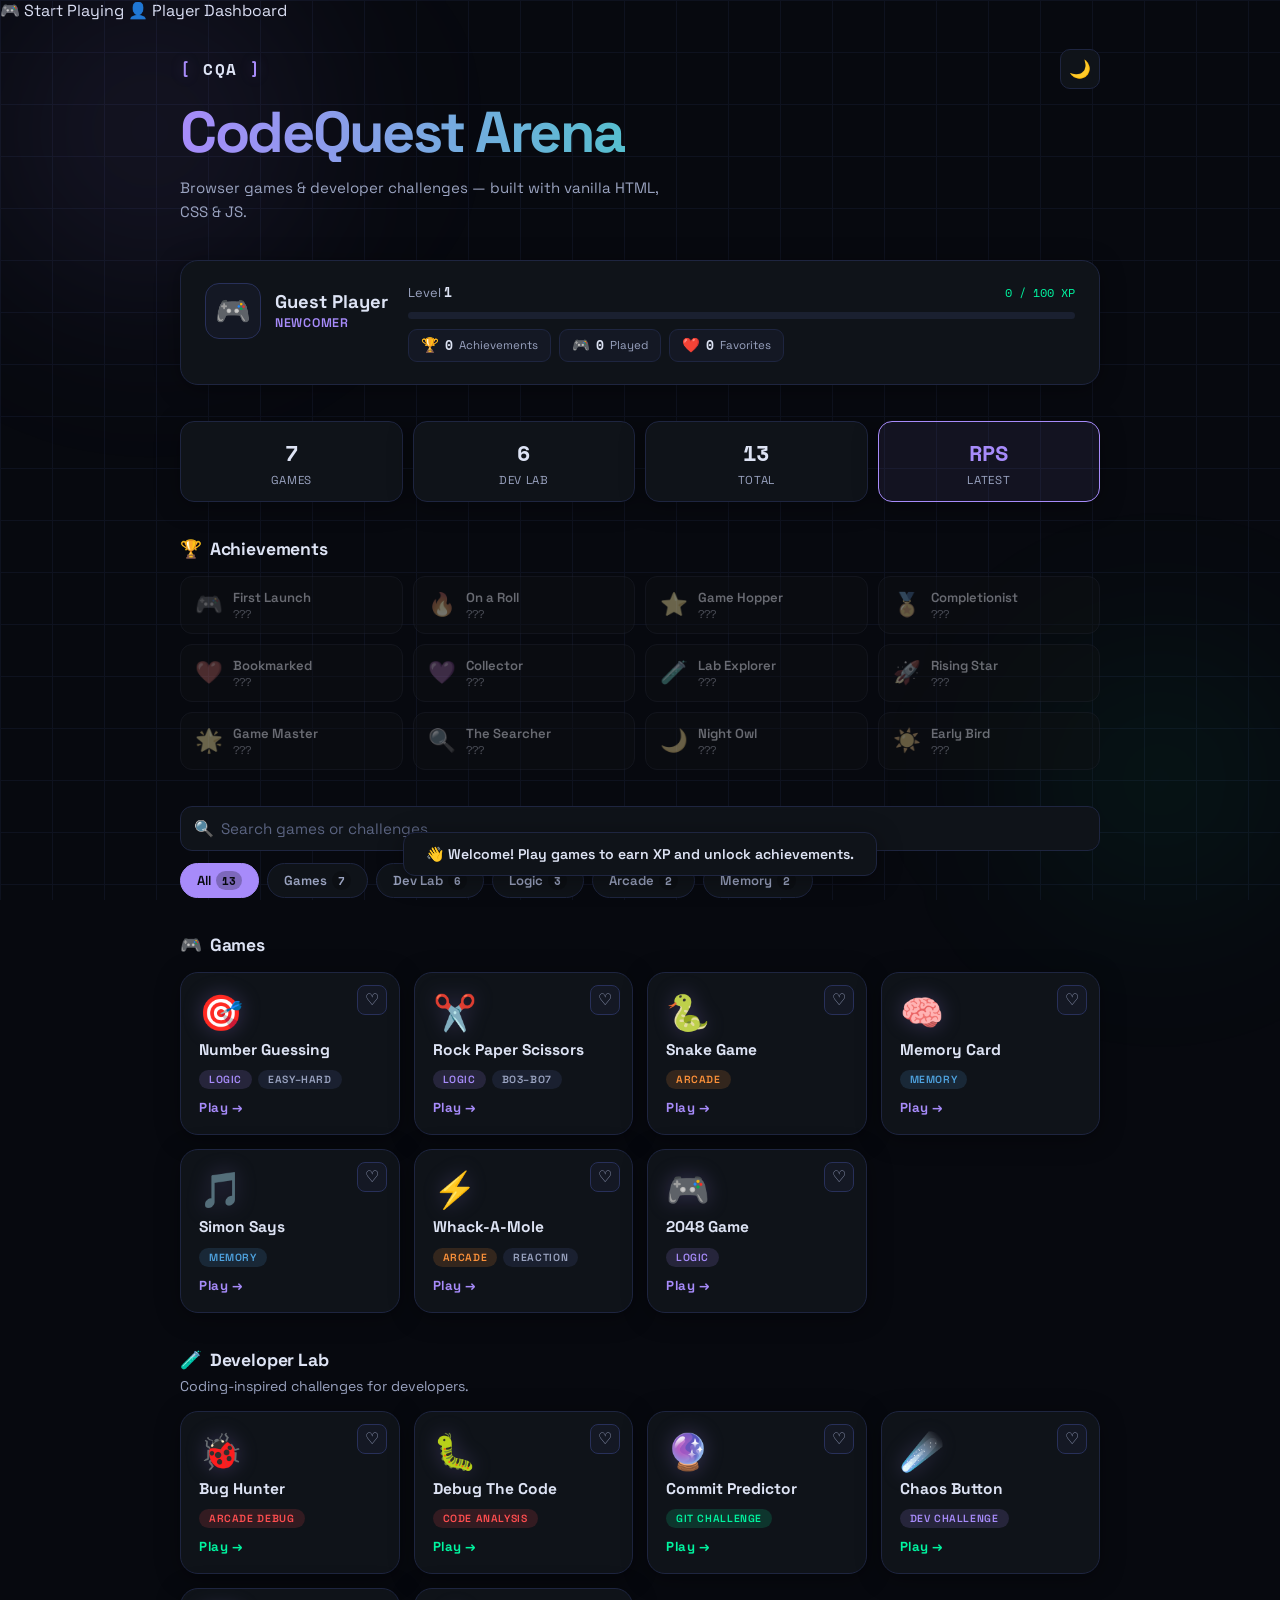
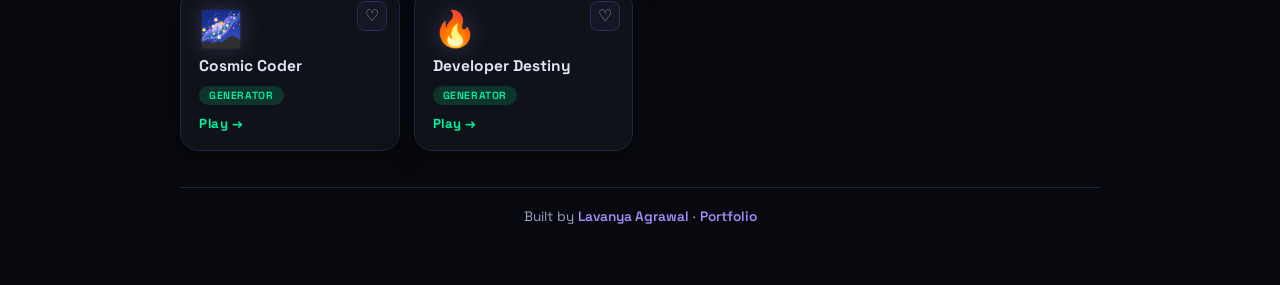
==== index.html @ bf76a4de "refactor: rebrand project to CodeQuest Arena" ====
<!DOCTYPE html>
<html lang="en" data-theme="dark">
<head>
  <meta charset="UTF-8"/>
  <meta name="viewport" content="width=device-width, initial-scale=1.0"/>
  <title>CodeQuest Arena · Lavanya Agrawal</title>
  <section class="hero-actions">
  <a href="#gamesGrid" class="hero-btn primary">🎮 Start Playing</a>
  <a href="#profile" class="hero-btn secondary">👤 Player Dashboard</a>
</section>
  <link rel="preconnect" href="https://fonts.googleapis.com"/>
  <link href="https://fonts.googleapis.com/css2?family=Space+Grotesk:wght@400;500;600;700&family=Space+Mono:wght@400;700&display=swap" rel="stylesheet"/>
  <link rel="stylesheet" href="style.css"/>
</head>
<body>

  <!-- ── AMBIENT BG ── -->
  <div class="ambient-grid" aria-hidden="true"></div>
  <div class="ambient-blob b1" aria-hidden="true"></div>
  <div class="ambient-blob b2" aria-hidden="true"></div>

  <div class="page">

    <!-- ══════════════════════════════════════
         HEADER
    ══════════════════════════════════════ -->
    <header class="hub-header">
      <div class="header-top">
        <div class="brand">
          <span class="brand-bracket">[</span>
          <span class="brand-text">CQA</span>
          <span class="brand-bracket">]</span>
        </div>
        <button id="themeToggle" class="theme-btn" aria-label="Toggle theme" title="Toggle light/dark">
          <span class="theme-icon">🌙</span>
        </button>
      </div>

      <h1 class="hub-title">CodeQuest Arena</h1>
      <p class="hub-sub">Browser games &amp; developer challenges — built with vanilla HTML, CSS &amp; JS.</p>
    </header>

    <!-- ══════════════════════════════════════
         PLAYER PROFILE + XP
    ══════════════════════════════════════ -->
    <section class="profile-section" aria-label="Player profile">
      <div class="profile-card">

        <div class="profile-left">
          <div class="avatar" id="avatar">🎮</div>
          <div class="profile-meta">
            <h2 class="player-name" id="playerName">Guest Player</h2>
            <p class="player-title" id="playerTitle">Newcomer</p>
          </div>
        </div>

        <div class="profile-right">
          <div class="xp-row">
            <span class="xp-label">Level <strong id="levelNum">1</strong></span>
            <span class="xp-val" id="xpVal">0 / 100 XP</span>
          </div>
          <div class="xp-track">
            <div class="xp-fill" id="xpFill" data-width="0%"></div>
          </div>
          <div class="profile-chips">
            <div class="pchip">
              <span class="pchip-icon">🏆</span>
              <span class="pchip-val" id="achieveCount">0</span>
              <span class="pchip-lbl">Achievements</span>
            </div>
            <div class="pchip">
              <span class="pchip-icon">🎮</span>
              <span class="pchip-val" id="gamesPlayedCount">0</span>
              <span class="pchip-lbl">Played</span>
            </div>
            <div class="pchip">
              <span class="pchip-icon">❤️</span>
              <span class="pchip-val" id="favCount">0</span>
              <span class="pchip-lbl">Favorites</span>
            </div>
          </div>
        </div>

      </div>
    </section>

    <!-- ══════════════════════════════════════
         STATS PANEL
    ══════════════════════════════════════ -->
    <section class="stats-section" aria-label="Collection stats">
      <div class="stats-row">
        <div class="stat-card">
          <span class="stat-num" id="gamesCount">7</span>
          <span class="stat-lbl">Games</span>
        </div>
        <div class="stat-card">
          <span class="stat-num" id="devCount">6</span>
          <span class="stat-lbl">Dev Lab</span>
        </div>
        <div class="stat-card">
          <span class="stat-num" id="totalCount">13</span>
          <span class="stat-lbl">Total</span>
        </div>
        <div class="stat-card highlight">
          <span class="stat-num" id="latestProject">RPS</span>
          <span class="stat-lbl">Latest</span>
        </div>
      </div>
    </section>

    <!-- ══════════════════════════════════════
         RECENTLY PLAYED
    ══════════════════════════════════════ -->
    <section class="recent-section hidden" id="recentSection" aria-label="Recently played">
      <h2 class="section-title">
        <span class="stitle-icon">🕒</span> Recently Played
        <button class="clear-recent-btn" id="clearRecent" title="Clear history">✕ Clear</button>
      </h2>
      <div class="recent-row" id="recentRow"></div>
    </section>

    <!-- ══════════════════════════════════════
         FAVORITES
    ══════════════════════════════════════ -->
    <section class="fav-section hidden" id="favSection" aria-label="Favorite games">
      <h2 class="section-title"><span class="stitle-icon">❤️</span> Favorites</h2>
      <div class="recent-row" id="favRow"></div>
    </section>

    <!-- ══════════════════════════════════════
         ACHIEVEMENTS
    ══════════════════════════════════════ -->
    <section class="achieve-section" aria-label="Achievements">
      <h2 class="section-title"><span class="stitle-icon">🏆</span> Achievements</h2>
      <div class="achieve-grid" id="achievementContainer"></div>
    </section>

    <!-- ══════════════════════════════════════
         SEARCH + FILTER
    ══════════════════════════════════════ -->
    <section class="search-filter-section" aria-label="Search and filter">
      <div class="search-wrap">
        <span class="search-icon">🔍</span>
        <input
          type="text"
          id="searchInput"
          class="search-input"
          placeholder="Search games or challenges..."
          autocomplete="off"
          aria-label="Search games"
        />
        <button class="search-clear hidden" id="searchClear" aria-label="Clear search">✕</button>
      </div>

      <div class="filter-row" role="group" aria-label="Filter by category">
        <button class="filter-btn active" data-filter="all">All <span class="filter-count" id="fc-all"></span></button>
        <button class="filter-btn" data-filter="games">Games <span class="filter-count" id="fc-games"></span></button>
        <button class="filter-btn" data-filter="developer">Dev Lab <span class="filter-count" id="fc-developer"></span></button>
        <button class="filter-btn" data-filter="logic">Logic <span class="filter-count" id="fc-logic"></span></button>
        <button class="filter-btn" data-filter="arcade">Arcade <span class="filter-count" id="fc-arcade"></span></button>
        <button class="filter-btn" data-filter="memory">Memory <span class="filter-count" id="fc-memory"></span></button>
      </div>

      <div class="no-results hidden" id="noResults">
        <span>😔</span>
        <p>No games found. Try a different search.</p>
      </div>
    </section>

    <!-- ══════════════════════════════════════
         GAMES GRID
    ══════════════════════════════════════ -->
    <section aria-label="Games">
      <h2 class="section-title" id="gamesTitle"><span class="stitle-icon">🎮</span> Games</h2>
      <div class="game-grid" id="gamesGrid">

        <a class="game-card" href="Number-Guessing-Game/" data-name="number guessing logic" data-category="games logic" data-id="numguess">
          <button class="fav-btn" data-id="numguess" aria-label="Favorite">♡</button>
          <div class="game-icon">🎯</div>
          <h3>Number Guessing</h3>
          <div class="card-meta">
            <span class="game-tag tag-logic">Logic</span>
            <span class="game-tag tag-diff">Easy–Hard</span>
          </div>
          <span class="play-btn">Play →</span>
        </a>

        <a class="game-card" href="Rock-Paper-Scissors/" data-name="rock paper scissors arcade logic" data-category="games logic" data-id="rps">
          <button class="fav-btn" data-id="rps" aria-label="Favorite">♡</button>
          <div class="game-icon">✂️</div>
          <h3>Rock Paper Scissors</h3>
          <div class="card-meta">
            <span class="game-tag tag-logic">Logic</span>
            <span class="game-tag tag-diff">Bo3–Bo7</span>
          </div>
          <span class="play-btn">Play →</span>
        </a>

        <a class="game-card" href="Snake-Game/" data-name="snake game arcade" data-category="games arcade" data-id="snake">
          <button class="fav-btn" data-id="snake" aria-label="Favorite">♡</button>
          <div class="game-icon">🐍</div>
          <h3>Snake Game</h3>
          <div class="card-meta">
            <span class="game-tag tag-arcade">Arcade</span>
          </div>
          <span class="play-btn">Play →</span>
        </a>

        <a class="game-card" href="Memory-Card-Game/" data-name="memory card matching" data-category="games memory" data-id="memory">
          <button class="fav-btn" data-id="memory" aria-label="Favorite">♡</button>
          <div class="game-icon">🧠</div>
          <h3>Memory Card</h3>
          <div class="card-meta">
            <span class="game-tag tag-memory">Memory</span>
          </div>
          <span class="play-btn">Play →</span>
        </a>

        <a class="game-card" href="Simon-Says-Game/" data-name="simon says memory sequence" data-category="games memory" data-id="simon">
          <button class="fav-btn" data-id="simon" aria-label="Favorite">♡</button>
          <div class="game-icon">🎵</div>
          <h3>Simon Says</h3>
          <div class="card-meta">
            <span class="game-tag tag-memory">Memory</span>
          </div>
          <span class="play-btn">Play →</span>
        </a>

        <a class="game-card" href="Whack-A-Mole/" data-name="whack a mole reaction" data-category="games arcade" data-id="whack">
          <button class="fav-btn" data-id="whack" aria-label="Favorite">♡</button>
          <div class="game-icon">⚡</div>
          <h3>Whack-A-Mole</h3>
          <div class="card-meta">
            <span class="game-tag tag-arcade">Arcade</span>
            <span class="game-tag tag-diff">Reaction</span>
          </div>
          <span class="play-btn">Play →</span>
        </a>

        <a class="game-card" href="2048-Game/" data-name="2048 puzzle logic numbers" data-category="games logic" data-id="2048">
          <button class="fav-btn" data-id="2048" aria-label="Favorite">♡</button>
          <div class="game-icon">🎮</div>
          <h3>2048 Game</h3>
          <div class="card-meta">
            <span class="game-tag tag-logic">Logic</span>
          </div>
          <span class="play-btn">Play →</span>
        </a>

      </div>
    </section>

    <!-- ══════════════════════════════════════
         DEVELOPER LAB
    ══════════════════════════════════════ -->
    <section class="dev-lab-section" aria-label="Developer lab">
      <h2 class="section-title"><span class="stitle-icon">🧪</span> Developer Lab</h2>
      <p class="section-sub">Coding-inspired challenges for developers.</p>

      <div class="game-grid" id="devGrid">

        <a class="game-card dev-card" href="Developer-Lab/Bug-Hunter/index.html" data-name="bug hunter debug arcade" data-category="developer" data-id="bughunter">
          <button class="fav-btn" data-id="bughunter" aria-label="Favorite">♡</button>
          <div class="game-icon">🐞</div>
          <h3>Bug Hunter</h3>
          <div class="card-meta">
            <span class="game-tag tag-debug">Arcade Debug</span>
          </div>
          <span class="play-btn">Play →</span>
        </a>

        <a class="game-card dev-card" href="Developer-Lab/Debug-The-Code/index.html" data-name="debug the code analysis" data-category="developer" data-id="debugcode">
          <button class="fav-btn" data-id="debugcode" aria-label="Favorite">♡</button>
          <div class="game-icon">🐛</div>
          <h3>Debug The Code</h3>
          <div class="card-meta">
            <span class="game-tag tag-debug">Code Analysis</span>
          </div>
          <span class="play-btn">Play →</span>
        </a>

        <a class="game-card dev-card" href="Developer-Lab/Commit-Predictor/index.html" data-name="commit predictor git" data-category="developer" data-id="commitpredictor">
          <button class="fav-btn" data-id="commitpredictor" aria-label="Favorite">♡</button>
          <div class="game-icon">🔮</div>
          <h3>Commit Predictor</h3>
          <div class="card-meta">
            <span class="game-tag tag-git">Git Challenge</span>
          </div>
          <span class="play-btn">Play →</span>
        </a>

        <a class="game-card dev-card" href="Developer-Lab/Chaos-Button/index.html" data-name="chaos button challenge" data-category="developer" data-id="chaos">
          <button class="fav-btn" data-id="chaos" aria-label="Favorite">♡</button>
          <div class="game-icon">☄️</div>
          <h3>Chaos Button</h3>
          <div class="card-meta">
            <span class="game-tag tag-reaction">Dev Challenge</span>
          </div>
          <span class="play-btn">Play →</span>
        </a>

        <a class="game-card dev-card" href="Developer-Lab/Cosmic-Coder-Generator/index.html" data-name="cosmic coder generator" data-category="developer" data-id="cosmic">
          <button class="fav-btn" data-id="cosmic" aria-label="Favorite">♡</button>
          <div class="game-icon">🌌</div>
          <h3>Cosmic Coder</h3>
          <div class="card-meta">
            <span class="game-tag tag-generator">Generator</span>
          </div>
          <span class="play-btn">Play →</span>
        </a>

        <a class="game-card dev-card" href="Developer-Lab/Developer-Destiny/index.html" data-name="developer destiny generator" data-category="developer" data-id="destiny">
          <button class="fav-btn" data-id="destiny" aria-label="Favorite">♡</button>
          <div class="game-icon">🔥</div>
          <h3>Developer Destiny</h3>
          <div class="card-meta">
            <span class="game-tag tag-generator">Generator</span>
          </div>
          <span class="play-btn">Play →</span>
        </a>

      </div>
    </section>

    <!-- ══════════════════════════════════════
         FOOTER
    ══════════════════════════════════════ -->
    <footer class="hub-footer">
      <p>
        Built by
        <a href="https://github.com/lavanyaag23" target="_blank" rel="noopener">Lavanya Agrawal</a>
        ·
        <a href="https://lavanyaagrawal.vercel.app" target="_blank" rel="noopener">Portfolio</a>
      </p>
    </footer>

  </div><!-- .page -->

  <script src="script.js"></script>
</body>
</html>
---- style.css ----
/* ================================================================
   FUN GAMES COLLECTION — style.css
   Dark/light theme · purple glassmorphic · Space Grotesk + Mono
   ================================================================ */

/* ── TOKENS ─────────────────────────────────────────────────── */
:root {
  /* dark (default) */
  --bg:           #07090f;
  --bg2:          #0d1018;
  --surface:      #0f1319;
  --surface2:     #141824;
  --surface3:     #1a2030;
  --border:       #1e2540;
  --border2:      #28305a;

  --neon:         #a78bfa;          /* purple accent */
  --neon2:        #00f5a0;          /* green accent (tags / XP) */
  --neon-glow:    rgba(167,139,250,.25);
  --neon-dim:     rgba(167,139,250,.08);
  --neon2-glow:   rgba(0,245,160,.22);

  --hot:          #ff4e50;
  --warm:         #fc913a;
  --blue:         #4fa3e0;

  --text:         #dde3f4;
  --text2:        #9aa3c0;
  --muted:        #3d4568;
  --muted2:       #5a6380;

  --sans:  'Space Grotesk', sans-serif;
  --mono:  'Space Mono', monospace;
  --r:     14px;
  --rsm:   9px;
  --card-r: 18px;
  --t:     .22s cubic-bezier(.4,0,.2,1);

  --shadow: 0 4px 24px rgba(0,0,0,.35);
  --shadow-hover: 0 10px 40px rgba(0,0,0,.5);
}

/* LIGHT THEME */
[data-theme="light"] {
  --bg:           #f0f2fa;
  --bg2:          #e8eaf5;
  --surface:      #ffffff;
  --surface2:     #f4f5fc;
  --surface3:     #eceef8;
  --border:       #d4d8ee;
  --border2:      #b8bfe0;

  --neon:         #7c3aed;
  --neon2:        #059669;
  --neon-glow:    rgba(124,58,237,.18);
  --neon-dim:     rgba(124,58,237,.07);
  --neon2-glow:   rgba(5,150,105,.18);

  --text:         #1a1d30;
  --text2:        #4a5070;
  --muted:        #c0c6e0;
  --muted2:       #8890b0;

  --shadow: 0 4px 20px rgba(60,70,140,.1);
  --shadow-hover: 0 10px 40px rgba(60,70,140,.18);
}

/* ── RESET ──────────────────────────────────────────────────── */
*, *::before, *::after { box-sizing: border-box; margin: 0; padding: 0; }
html { scroll-behavior: smooth; }
body {
  background: var(--bg);
  color: var(--text);
  font-family: var(--sans);
  min-height: 100vh;
  overflow-x: hidden;
  transition: background var(--t), color var(--t);
}
a { text-decoration: none; color: inherit; }
button { font-family: var(--sans); }

/* ── AMBIENT ─────────────────────────────────────────────────── */
.ambient-grid {
  position: fixed; inset: 0; pointer-events: none; z-index: 0;
  background-image:
    linear-gradient(var(--border) 1px, transparent 1px),
    linear-gradient(90deg, var(--border) 1px, transparent 1px);
  background-size: 52px 52px;
  opacity: .35;
  transition: opacity var(--t);
}
[data-theme="light"] .ambient-grid { opacity: .18; }

.ambient-blob {
  position: fixed; pointer-events: none; z-index: 0;
  border-radius: 50%; filter: blur(80px);
}
.b1 { width: 500px; height: 500px; top: -120px; left: -100px; background: radial-gradient(circle, rgba(167,139,250,.12), transparent 70%); }
.b2 { width: 400px; height: 400px; bottom: -80px; right: -80px; background: radial-gradient(circle, rgba(0,245,160,.08), transparent 70%); }
[data-theme="light"] .b1 { background: radial-gradient(circle, rgba(124,58,237,.08), transparent 70%); }
[data-theme="light"] .b2 { background: radial-gradient(circle, rgba(5,150,105,.06), transparent 70%); }

/* ── PAGE ────────────────────────────────────────────────────── */
.page {
  position: relative; z-index: 1;
  max-width: 960px; margin: 0 auto;
  padding: 28px 20px 60px;
  display: flex; flex-direction: column; gap: 36px;
}

/* ── HEADER ──────────────────────────────────────────────────── */
.hub-header { display: flex; flex-direction: column; gap: 14px; }

.header-top {
  display: flex; align-items: center; justify-content: space-between;
}

.brand {
  font-family: var(--mono); font-size: 1rem; font-weight: 700;
  letter-spacing: .1em;
}
.brand-bracket { color: var(--neon); text-shadow: 0 0 14px var(--neon-glow); }
.brand-text    { color: var(--text); }

.theme-btn {
  background: var(--surface); border: 1px solid var(--border);
  border-radius: 10px; width: 40px; height: 40px;
  font-size: 1.1rem; cursor: pointer; display: grid; place-items: center;
  transition: all var(--t);
}
.theme-btn:hover { border-color: var(--neon); box-shadow: 0 0 12px var(--neon-glow); transform: rotate(20deg) scale(1.1); }

.hub-title {
  font-size: clamp(2.4rem, 8vw, 3.6rem);
  font-weight: 700; line-height: 1.02; letter-spacing: -.04em;
  font-family: var(--sans);
  background: linear-gradient(90deg, var(--neon), var(--neon2), #818cf8);
  -webkit-background-clip: text; background-clip: text;
  color: transparent;
  background-size: 200% auto;
  animation: shimmer 4s ease-in-out infinite;
}
.hub-title em { font-style: normal; }

@keyframes shimmer {
  0%, 100% { background-position: 0% 50%; }
  50%       { background-position: 100% 50%; }
}

.hub-sub { color: var(--text2); font-size: .94rem; line-height: 1.6; max-width: 480px; }

/* ── SECTION TITLE ───────────────────────────────────────────── */
.section-title {
  font-size: 1.1rem; font-weight: 700; letter-spacing: -.01em;
  display: flex; align-items: center; gap: 8px; margin-bottom: 16px;
}
.stitle-icon { font-size: 1.1rem; }
.section-sub { color: var(--text2); font-size: .88rem; margin-top: -10px; margin-bottom: 16px; }

/* ── PROFILE CARD ────────────────────────────────────────────── */
.profile-card {
  background: var(--surface); border: 1px solid var(--border);
  border-radius: var(--card-r); padding: 22px 24px;
  display: flex; align-items: flex-start; gap: 20px; flex-wrap: wrap;
  box-shadow: var(--shadow); transition: border-color var(--t);
}
.profile-card:hover { border-color: var(--neon); }

.profile-left { display: flex; align-items: center; gap: 14px; flex-shrink: 0; }

.avatar {
  width: 56px; height: 56px; border-radius: 14px;
  background: var(--surface2); border: 1.5px solid var(--border2);
  display: grid; place-items: center; font-size: 1.8rem;
  transition: all var(--t);
}

.player-name { font-size: 1.15rem; font-weight: 700; }
.player-title { font-size: .78rem; color: var(--neon); font-weight: 600; letter-spacing: .06em; text-transform: uppercase; margin-top: 2px; }

.profile-right { flex: 1; display: flex; flex-direction: column; gap: 10px; min-width: 200px; }

.xp-row {
  display: flex; justify-content: space-between; align-items: center;
  font-size: .8rem;
}
.xp-label { color: var(--text2); }
.xp-label strong { color: var(--text); font-family: var(--mono); }
.xp-val { font-family: var(--mono); font-size: .78rem; color: var(--neon2); }

.xp-track {
  height: 7px; background: var(--surface3); border-radius: 99px; overflow: hidden;
}
.xp-fill {
  height: 100%; border-radius: 99px;
  background: linear-gradient(90deg, var(--neon2), var(--neon));
  transition: width .6s cubic-bezier(.4,0,.2,1);
  box-shadow: 0 0 10px var(--neon2-glow);
}

.profile-chips { display: flex; gap: 8px; flex-wrap: wrap; }

/* profile-stats grid (legacy selector kept for compatibility) */
.profile-stats {
  display: grid;
  grid-template-columns: repeat(auto-fit, minmax(170px, 1fr));
  gap: 16px;
}
.profile-stats > div {
  background: var(--surface2); border: 1px solid var(--border);
  padding: 16px; border-radius: 12px; text-align: center;
}
.profile-stats h4 { font-size: 1.6rem; font-weight: 700; margin-top: 6px; }
.pchip {
  background: var(--surface2); border: 1px solid var(--border);
  border-radius: var(--rsm); padding: 6px 12px;
  display: flex; align-items: center; gap: 6px; font-size: .8rem;
  transition: border-color var(--t);
}
.pchip:hover { border-color: var(--border2); }
.pchip-icon { font-size: .9rem; }
.pchip-val  { font-family: var(--mono); font-weight: 700; color: var(--text); }
.pchip-lbl  { color: var(--text2); font-size: .72rem; }

/* ── STATS ───────────────────────────────────────────────────── */
.stats-row {
  display: grid; grid-template-columns: repeat(4,1fr); gap: 10px;
}
.stat-card {
  background: var(--surface); border: 1px solid var(--border); border-radius: var(--r);
  padding: 14px 16px; display: flex; flex-direction: column; align-items: center; gap: 4px;
  transition: all var(--t); box-shadow: var(--shadow);
}
.stat-card:hover { border-color: var(--border2); transform: translateY(-2px); }
.stat-card.highlight { border-color: var(--neon); background: var(--neon-dim); }
.stat-num { font-family: var(--mono); font-size: 1.4rem; font-weight: 700; color: var(--text); animation: pop .8s ease; }

@keyframes pop { 0% { transform: scale(0); } 100% { transform: scale(1); } }
.stat-card.highlight .stat-num { color: var(--neon); }
.stat-lbl { font-size: .72rem; color: var(--text2); text-transform: uppercase; letter-spacing: .06em; }

/* ── RECENT + FAV ROWS ───────────────────────────────────────── */
.recent-section, .fav-section { display: flex; flex-direction: column; gap: 12px; }

.clear-recent-btn {
  font-size: .7rem; background: none; border: 1px solid var(--border2);
  border-radius: 6px; color: var(--text2); padding: 3px 10px; cursor: pointer;
  margin-left: auto; transition: all var(--t);
}
.clear-recent-btn:hover { border-color: var(--hot); color: var(--hot); }

.recent-row { display: flex; gap: 10px; flex-wrap: wrap; }

.mini-card {
  background: var(--surface); border: 1px solid var(--border); border-radius: 12px;
  padding: 10px 14px; display: flex; align-items: center; gap: 10px;
  cursor: pointer; transition: all var(--t); text-decoration: none; color: var(--text);
  font-size: .85rem; font-weight: 600;
}
.mini-card:hover { border-color: var(--neon); transform: translateY(-2px); box-shadow: 0 6px 20px var(--neon-glow); }
.mini-card .mc-icon { font-size: 1.2rem; }
.mini-card .mc-time { font-size: .68rem; color: var(--text2); font-family: var(--mono); }

/* ── ACHIEVEMENTS ────────────────────────────────────────────── */
.achieve-grid {
  display: grid; grid-template-columns: repeat(auto-fill, minmax(200px, 1fr)); gap: 10px;
}
.achieve-chip {
  background: var(--surface); border: 1px solid var(--border); border-radius: 12px;
  padding: 12px 14px; display: flex; align-items: center; gap: 10px;
  transition: all var(--t);
}
.achieve-chip.unlocked { border-color: var(--neon); background: var(--neon-dim); }
.achieve-chip.locked   { opacity: .45; filter: grayscale(.6); }
.achieve-icon { font-size: 1.4rem; flex-shrink: 0; }
.achieve-info { display: flex; flex-direction: column; gap: 1px; }
.achieve-name { font-size: .82rem; font-weight: 600; color: var(--text); }
.achieve-desc { font-size: .7rem; color: var(--text2); }
.achieve-chip.unlocked .achieve-name { color: var(--neon); }

/* ── SEARCH + FILTER ─────────────────────────────────────────── */
.search-filter-section { display: flex; flex-direction: column; gap: 12px; }

.search-wrap {
  position: relative; display: flex; align-items: center;
}
.search-icon {
  position: absolute; left: 14px; font-size: 1rem; pointer-events: none;
}
.search-input {
  width: 100%; background: var(--surface); border: 1.5px solid var(--border);
  border-radius: 12px; color: var(--text); font-family: var(--sans); font-size: .95rem;
  padding: 12px 42px 12px 40px; outline: none; transition: border-color var(--t), box-shadow var(--t);
}
.search-input:focus {
  border-color: var(--neon); box-shadow: 0 0 0 3px var(--neon-dim);
  transform: scale(1.01);
}
.search-input::placeholder { color: var(--muted2); }
.search-clear {
  position: absolute; right: 14px; background: none; border: none;
  color: var(--text2); font-size: .9rem; cursor: pointer; padding: 4px;
  transition: color var(--t);
}
.search-clear:hover { color: var(--hot); }

.filter-row {
  display: flex; gap: 8px; flex-wrap: wrap;
}
.filter-btn {
  background: var(--surface); border: 1.5px solid var(--border); border-radius: 99px;
  color: var(--text2); font-family: var(--sans); font-size: .82rem; font-weight: 600;
  padding: 7px 16px; cursor: pointer; transition: all var(--t);
  display: flex; align-items: center; gap: 5px;
}
.filter-btn:hover { border-color: var(--border2); color: var(--text); transform: translateY(-3px); }
.filter-btn.active { background: var(--neon); border-color: var(--neon); color: var(--bg); }
.filter-count {
  font-family: var(--mono); font-size: .7rem;
  background: rgba(0,0,0,.2); border-radius: 99px;
  padding: 1px 6px; min-width: 18px; text-align: center;
}
.filter-btn.active .filter-count { background: rgba(0,0,0,.25); }

.no-results {
  display: flex; flex-direction: column; align-items: center; gap: 8px;
  padding: 40px 20px; color: var(--text2); font-size: .9rem;
}
.no-results span { font-size: 2rem; }

/* ── GAME GRID ───────────────────────────────────────────────── */
.game-grid {
  display: grid;
  grid-template-columns: repeat(auto-fill, minmax(200px, 1fr));
  gap: 14px;
}

/* ── GAME CARD ───────────────────────────────────────────────── */
.game-card {
  position: relative;
  background: var(--surface); border: 1.5px solid var(--border);
  border-radius: var(--card-r); padding: 22px 18px 18px;
  display: flex; flex-direction: column; gap: 10px;
  cursor: pointer; transition: all var(--t);
  box-shadow: var(--shadow);
  animation: cardIn .4s ease both;
  overflow: hidden;
}
.game-card::before {
  content: ''; position: absolute; inset: 0; border-radius: var(--card-r);
  background: linear-gradient(135deg, var(--neon-dim), transparent 60%);
  opacity: 0; transition: opacity var(--t);
}
.game-card:hover::before { opacity: 1; }
.game-card:hover {
  border-color: var(--neon); transform: translateY(-5px) scale(1.02);
  box-shadow: var(--shadow-hover), 0 0 30px var(--neon-glow);
}
.game-card:active { transform: translateY(-2px) scale(1); }

.dev-card { border-color: var(--border); }
.dev-card:hover { border-color: var(--neon2); box-shadow: var(--shadow-hover), 0 0 30px var(--neon2-glow); }
.dev-card::before { background: linear-gradient(135deg, rgba(0,245,160,.06), transparent 60%); }

/* fav button */
.fav-btn {
  position: absolute; top: 12px; right: 12px;
  background: var(--surface2); border: 1px solid var(--border2);
  border-radius: 8px; width: 30px; height: 30px;
  font-size: 1rem; cursor: pointer; display: grid; place-items: center;
  transition: all var(--t); color: var(--text2); z-index: 2;
  line-height: 1;
}
.fav-btn:hover { border-color: var(--hot); color: var(--hot); transform: scale(1.15); }
.fav-btn.active { background: rgba(255,78,80,.12); border-color: var(--hot); color: var(--hot); }

.game-icon {
  font-size: 2.2rem; line-height: 1;
  transition: transform var(--t);
  filter: drop-shadow(0 0 10px var(--neon-glow));
}
.game-card:hover .game-icon { transform: scale(1.12) rotate(-4deg); }

.game-card h3 { font-size: .97rem; font-weight: 700; line-height: 1.3; padding-right: 26px; }

.card-meta { display: flex; gap: 6px; flex-wrap: wrap; }

.game-tag {
  font-size: .65rem; font-weight: 600; letter-spacing: .06em;
  text-transform: uppercase; border-radius: 999px; padding: 3px 10px;
}
.tag-logic     { background: rgba(167,139,250,.15); color: var(--neon); }
.tag-arcade    { background: rgba(252,145,58,.15);  color: var(--warm); }
.tag-memory    { background: rgba(79,163,224,.15);  color: var(--blue); }
.tag-debug     { background: rgba(255,78,80,.15);   color: var(--hot); }
.tag-git       { background: rgba(0,245,160,.15);   color: var(--neon2); }
.tag-reaction  { background: rgba(167,139,250,.15); color: var(--neon); }
.tag-generator { background: rgba(0,245,160,.15);   color: var(--neon2); }
.tag-diff      { background: var(--surface3); color: var(--text2); }

[data-theme="light"] .game-card     { background: white; color: #1a1d30; border-color: #d4d8ee; }
[data-theme="light"] .game-card::before { background: linear-gradient(135deg, rgba(124,58,237,.05), transparent 60%); }
[data-theme="light"] .search-input  { background: white; }
[data-theme="light"] .filter-btn    { background: #e8eaf5; color: #4a5070; }
[data-theme="light"] .stat-card     { background: white; }

[data-theme="light"] .tag-logic     { background: rgba(124,58,237,.1); color: #7c3aed; }
[data-theme="light"] .tag-arcade    { background: rgba(234,88,12,.1);  color: #c2410c; }
[data-theme="light"] .tag-memory    { background: rgba(37,99,235,.1);  color: #1d4ed8; }
[data-theme="light"] .tag-debug     { background: rgba(220,38,38,.1);  color: #b91c1c; }
[data-theme="light"] .tag-git       { background: rgba(5,150,105,.1);  color: #065f46; }
[data-theme="light"] .tag-reaction  { background: rgba(124,58,237,.1); color: #7c3aed; }
[data-theme="light"] .tag-generator { background: rgba(5,150,105,.1);  color: #065f46; }

.play-btn {
  margin-top: auto; font-size: .82rem; font-weight: 700;
  color: var(--neon); letter-spacing: .04em;
  transition: letter-spacing var(--t);
}
.game-card:hover .play-btn { letter-spacing: .12em; }
.dev-card .play-btn { color: var(--neon2); }

/* card hidden (search/filter) */
.game-card.hidden-card {
  display: none;
}

/* ── FOOTER ──────────────────────────────────────────────────── */
.hub-footer {
  text-align: center; padding-top: 20px;
  border-top: 1px solid var(--border);
  color: var(--text2); font-size: .85rem;
}
.hub-footer a { color: var(--neon); font-weight: 600; transition: opacity var(--t); }
.hub-footer a:hover { opacity: .75; }

/* ── TOAST NOTIFICATION ──────────────────────────────────────── */
.toast {
  position: fixed; bottom: 24px; left: 50%; transform: translateX(-50%) translateY(80px);
  background: var(--surface); border: 1px solid var(--border); border-radius: 12px;
  padding: 12px 22px; font-size: .88rem; font-weight: 600; color: var(--text);
  box-shadow: var(--shadow); z-index: 999;
  transition: transform .3s cubic-bezier(.4,0,.2,1), opacity .3s;
  opacity: 0; pointer-events: none; white-space: nowrap;
}
.toast.show { transform: translateX(-50%) translateY(0); opacity: 1; }
.toast.achieve { border-color: var(--neon); color: var(--neon); }

/* ── XP POP ANIMATION ────────────────────────────────────────── */
.xp-pop {
  position: fixed; pointer-events: none; z-index: 100;
  font-family: var(--mono); font-size: .85rem; font-weight: 700; color: var(--neon2);
  animation: xpFloat 1.4s ease forwards;
}
@keyframes xpFloat {
  0%   { opacity: 1; transform: translateY(0); }
  100% { opacity: 0; transform: translateY(-60px); }
}

/* ── CARD ENTRANCE ───────────────────────────────────────────── */
@keyframes cardIn {
  from { opacity: 0; transform: translateY(16px); }
  to   { opacity: 1; transform: translateY(0); }
}
.game-card:nth-child(1) { animation-delay: .04s; }
.game-card:nth-child(2) { animation-delay: .08s; }
.game-card:nth-child(3) { animation-delay: .12s; }
.game-card:nth-child(4) { animation-delay: .16s; }
.game-card:nth-child(5) { animation-delay: .20s; }
.game-card:nth-child(6) { animation-delay: .24s; }
.game-card:nth-child(7) { animation-delay: .28s; }

/* ── HIDDEN UTIL ─────────────────────────────────────────────── */
.hidden { display: none !important; }

/* ── RESPONSIVE ──────────────────────────────────────────────── */
@media (max-width: 640px) {
  .stats-row { grid-template-columns: repeat(2,1fr); }
  .game-grid { grid-template-columns: repeat(2,1fr); }
  .profile-card { flex-direction: column; }
  .hub-title { font-size: 2.2rem; }
  .page { gap: 28px; }
}
@media (max-width: 380px) {
  .game-grid { grid-template-columns: 1fr; }
  .stats-row { grid-template-columns: repeat(2,1fr); }
  .filter-btn { font-size: .76rem; padding: 6px 12px; }
}
@media (prefers-reduced-motion: reduce) {
  *, *::before, *::after { animation-duration: .01ms !important; transition-duration: .01ms !important; }
}
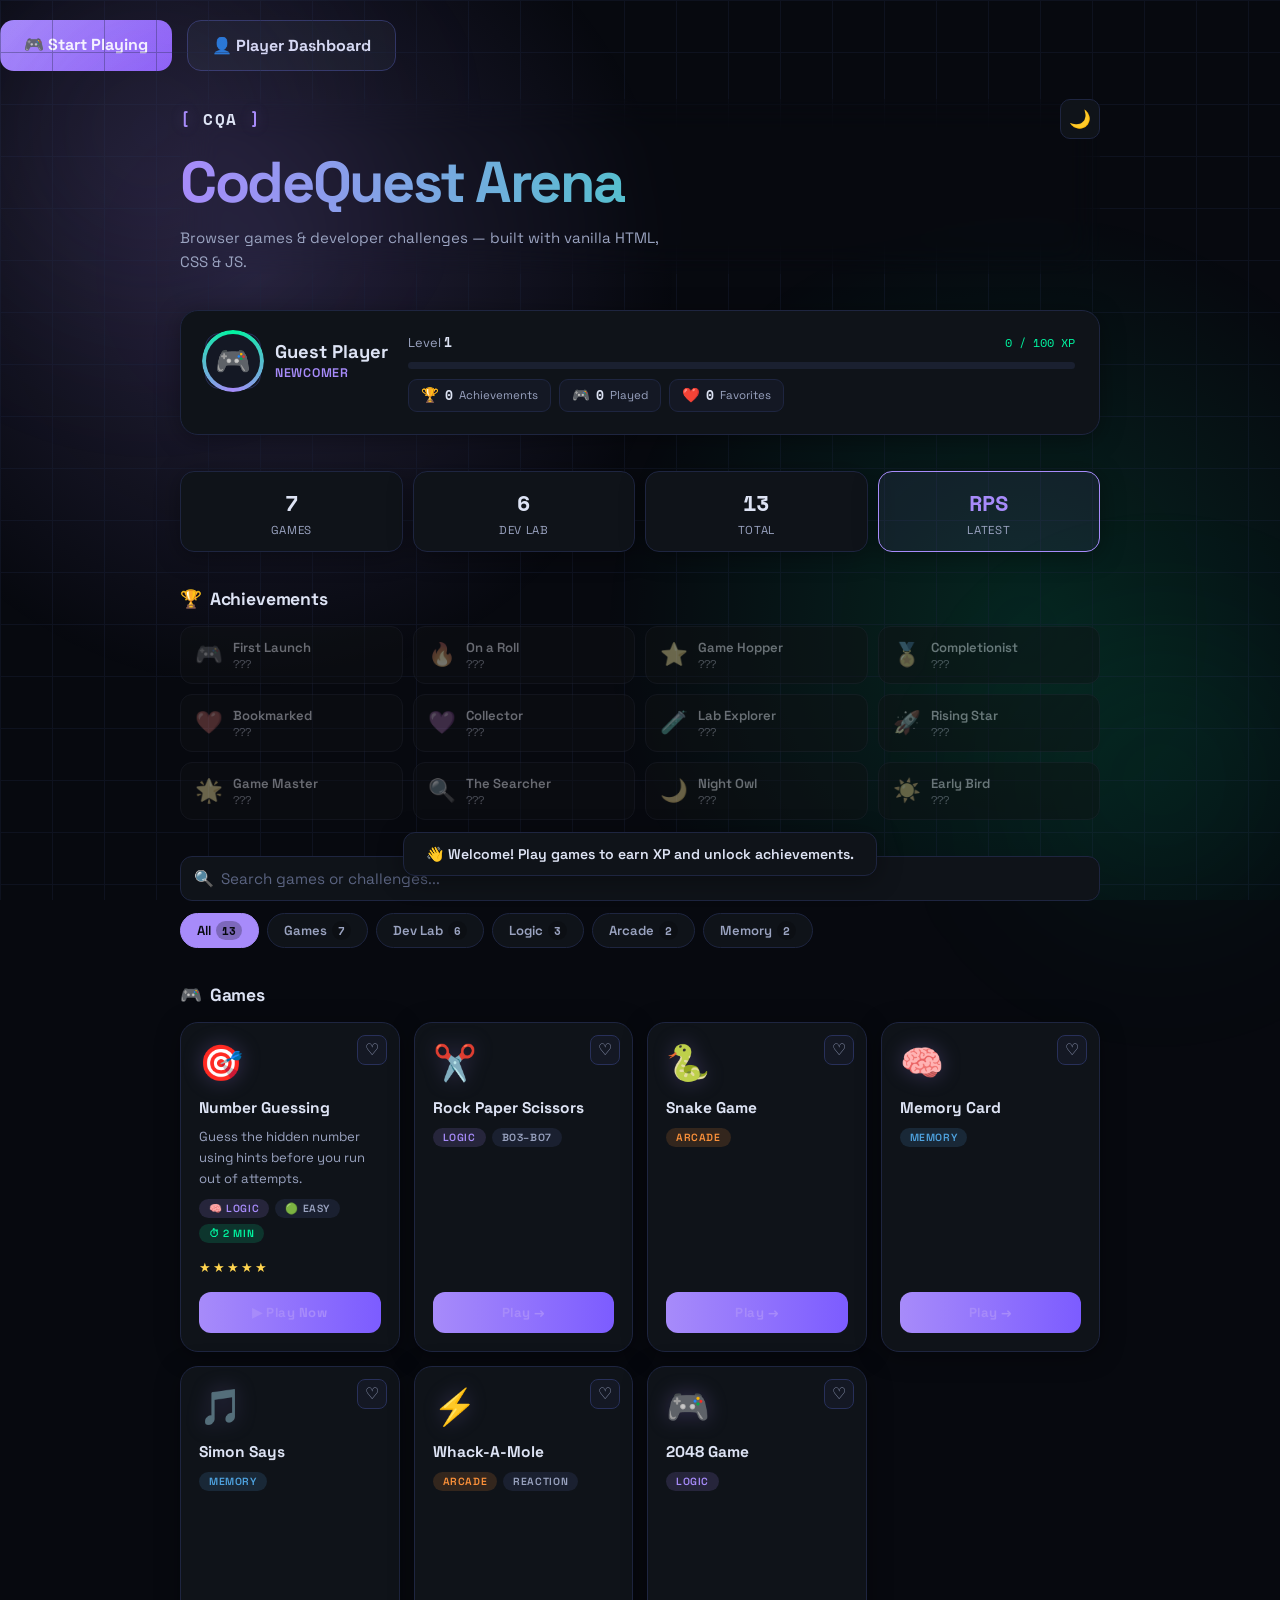
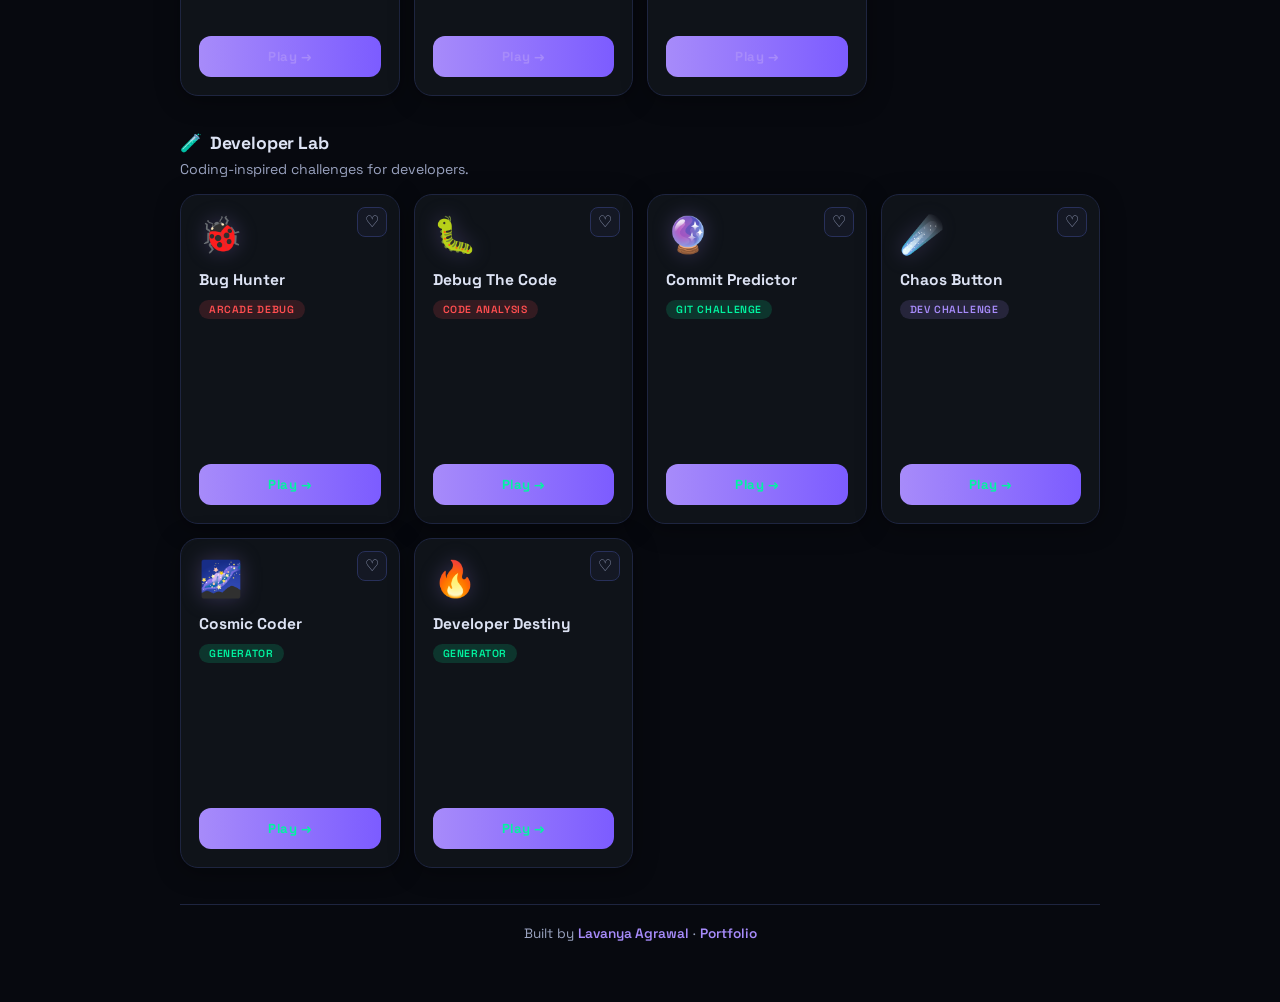
==== commit c143c9f6: "feat: redesign Number Guessing game card with enhanced UI" ====
--- a/index.html
+++ b/index.html
@@ -174,16 +174,49 @@
       <h2 class="section-title" id="gamesTitle"><span class="stitle-icon">🎮</span> Games</h2>
       <div class="game-grid" id="gamesGrid">
 
-        <a class="game-card" href="Number-Guessing-Game/" data-name="number guessing logic" data-category="games logic" data-id="numguess">
-          <button class="fav-btn" data-id="numguess" aria-label="Favorite">♡</button>
-          <div class="game-icon">🎯</div>
-          <h3>Number Guessing</h3>
-          <div class="card-meta">
-            <span class="game-tag tag-logic">Logic</span>
-            <span class="game-tag tag-diff">Easy–Hard</span>
-          </div>
-          <span class="play-btn">Play →</span>
-        </a>
+        <a class="game-card"
+href="Number-Guessing-Game/"
+data-id="numguess"
+data-name="Number Guessing"
+data-category="games logic">
+
+<button class="fav-btn" data-id="numguess">♡</button>
+
+<div class="game-icon">
+🎯
+</div>
+
+<h3>Number Guessing</h3>
+
+<p class="game-desc">
+Guess the hidden number using hints before you run out of attempts.
+</p>
+
+<div class="card-meta">
+
+<span class="game-tag tag-logic">
+🧠 Logic
+</span>
+
+<span class="game-tag tag-diff">
+🟢 Easy
+</span>
+
+<span class="game-tag tag-time">
+⏱ 2 min
+</span>
+
+</div>
+
+<div class="rating">
+★★★★★
+</div>
+
+<span class="play-btn">
+▶ Play Now
+</span>
+
+</a>
 
         <a class="game-card" href="Rock-Paper-Scissors/" data-name="rock paper scissors arcade logic" data-category="games logic" data-id="rps">
           <button class="fav-btn" data-id="rps" aria-label="Favorite">♡</button>
--- a/style.css
+++ b/style.css
@@ -362,6 +362,94 @@
 .dev-card:hover { border-color: var(--neon2); box-shadow: var(--shadow-hover), 0 0 30px var(--neon2-glow); }
 .dev-card::before { background: linear-gradient(135deg, rgba(0,245,160,.06), transparent 60%); }
 
+
+.game-desc{
+
+font-size:.82rem;
+
+line-height:1.6;
+
+color:var(--text2);
+
+margin-top:-2px;
+
+min-height:55px;
+
+}
+
+.rating{
+
+margin-top:auto;
+
+font-size:.8rem;
+
+letter-spacing:2px;
+
+color:#FFD54F;
+
+}
+
+.tag-time{
+
+background:rgba(0,245,160,.15);
+
+color:var(--neon2);
+
+}
+
+.game-card{
+
+justify-content:flex-start;
+
+min-height:330px;
+
+}
+
+.play-btn{
+
+display:flex;
+
+justify-content:center;
+
+align-items:center;
+
+margin-top:16px;
+
+padding:12px;
+
+border-radius:12px;
+
+background:linear-gradient(90deg,var(--neon),#7c5cff);
+
+color:white;
+
+font-weight:700;
+
+transition:.3s;
+
+}
+
+.play-btn:hover{
+
+transform:translateY(-3px);
+
+box-shadow:0 10px 25px rgba(124,92,255,.35);
+
+}
+
+.game-card:hover .game-icon{
+
+transform:scale(1.15) rotate(-8deg);
+
+}
+
+.game-icon{
+
+font-size:3rem;
+
+margin-bottom:8px;
+
+}
 /* fav button */
 .fav-btn {
   position: absolute; top: 12px; right: 12px;
@@ -379,7 +467,24 @@
   transition: transform var(--t);
   filter: drop-shadow(0 0 10px var(--neon-glow));
 }
-.game-card:hover .game-icon { transform: scale(1.12) rotate(-4deg); }
+.game-card::after{
+    content:"";
+    position:absolute;
+    inset:0;
+    border-radius:inherit;
+    background:linear-gradient(
+        120deg,
+        transparent,
+        rgba(255,255,255,.08),
+        transparent
+    );
+    transform:translateX(-120%);
+    transition:.8s;
+}
+
+.game-card:hover::after{
+    transform:translateX(120%);
+}
 
 .game-card h3 { font-size: .97rem; font-weight: 700; line-height: 1.3; padding-right: 26px; }
 
@@ -488,4 +593,80 @@
 }
 @media (prefers-reduced-motion: reduce) {
   *, *::before, *::after { animation-duration: .01ms !important; transition-duration: .01ms !important; }
+}
+
+.hero-actions{
+    display:flex;
+    gap:15px;
+    margin-top:20px;
+    flex-wrap:wrap;
+}
+
+.hero-btn{
+    padding:14px 24px;
+    border-radius:14px;
+    font-weight:700;
+    transition:.3s;
+}
+
+.hero-btn.primary{
+    background:linear-gradient(135deg,var(--neon),#8b5cf6);
+    color:white;
+}
+
+.hero-btn.secondary{
+    border:1px solid var(--border2);
+    background:var(--surface);
+}
+
+.hero-btn:hover{
+    transform:translateY(-4px);
+    box-shadow:0 15px 30px var(--neon-glow);
+}
+
+.hub-header{
+    position:sticky;
+    top:15px;
+    z-index:999;
+    -webkit-backdrop-filter:blur(18px);
+    backdrop-filter:blur(18px);
+}
+body::before{
+content:"";
+position:fixed;
+inset:0;
+background:
+radial-gradient(circle at 20% 30%,rgba(167,139,250,.18),transparent 35%),
+radial-gradient(circle at 80% 70%,rgba(0,245,160,.12),transparent 35%);
+animation:bgMove 12s infinite alternate;
+pointer-events:none;
+}
+
+@keyframes bgMove{
+from{transform:translateY(-30px);}
+to{transform:translateY(30px);}
+}
+.avatar{
+position:relative;
+}
+
+.avatar::before{
+content:"";
+position:absolute;
+inset:-4px;
+border-radius:50%;
+padding:4px;
+background:conic-gradient(
+var(--neon2),
+var(--neon),
+var(--neon2)
+);
+-webkit-mask:
+linear-gradient(#fff 0 0) content-box,
+linear-gradient(#fff 0 0);
+-webkit-mask-composite: xor;
+mask:
+linear-gradient(#fff 0 0) content-box,
+linear-gradient(#fff 0 0);
+mask-composite: exclude;
 }
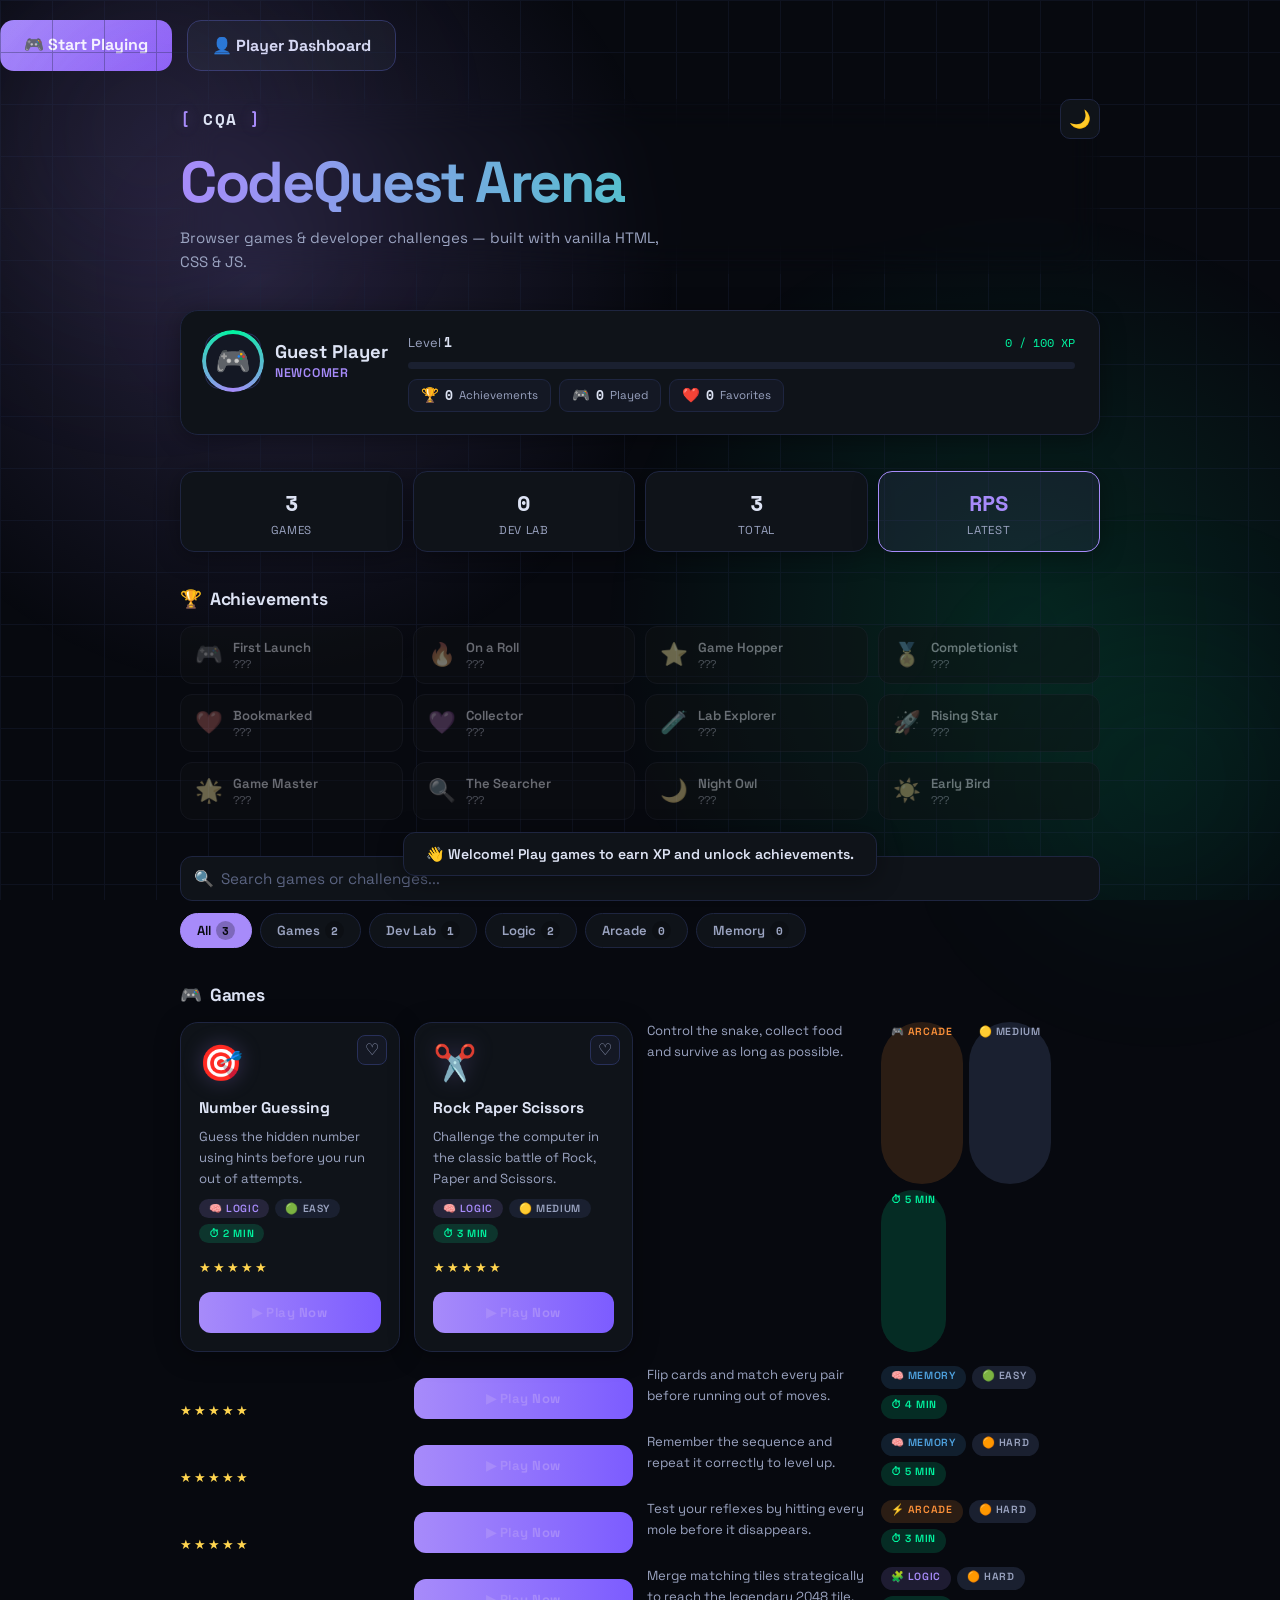
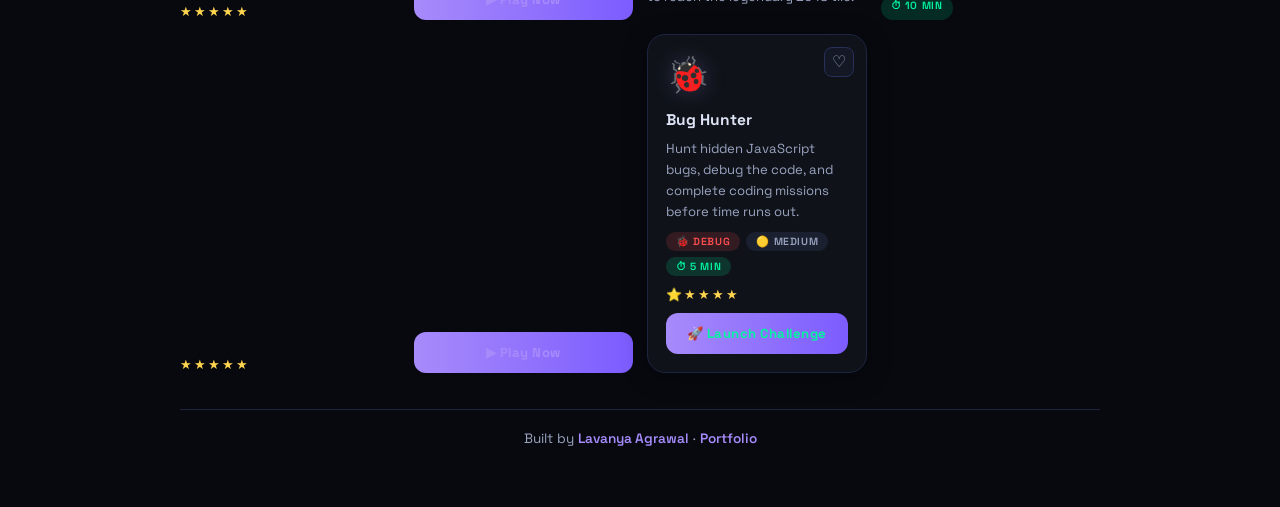
==== commit b2c2ed80: "feat: redesign Developer Lab cards with modern challenge layout" ====
--- a/index.html
+++ b/index.html
@@ -219,139 +219,140 @@
 </a>
 
         <a class="game-card" href="Rock-Paper-Scissors/" data-name="rock paper scissors arcade logic" data-category="games logic" data-id="rps">
-          <button class="fav-btn" data-id="rps" aria-label="Favorite">♡</button>
-          <div class="game-icon">✂️</div>
-          <h3>Rock Paper Scissors</h3>
-          <div class="card-meta">
-            <span class="game-tag tag-logic">Logic</span>
-            <span class="game-tag tag-diff">Bo3–Bo7</span>
-          </div>
-          <span class="play-btn">Play →</span>
-        </a>
-
-        <a class="game-card" href="Snake-Game/" data-name="snake game arcade" data-category="games arcade" data-id="snake">
-          <button class="fav-btn" data-id="snake" aria-label="Favorite">♡</button>
-          <div class="game-icon">🐍</div>
-          <h3>Snake Game</h3>
-          <div class="card-meta">
-            <span class="game-tag tag-arcade">Arcade</span>
-          </div>
-          <span class="play-btn">Play →</span>
-        </a>
-
-        <a class="game-card" href="Memory-Card-Game/" data-name="memory card matching" data-category="games memory" data-id="memory">
-          <button class="fav-btn" data-id="memory" aria-label="Favorite">♡</button>
-          <div class="game-icon">🧠</div>
-          <h3>Memory Card</h3>
-          <div class="card-meta">
-            <span class="game-tag tag-memory">Memory</span>
-          </div>
-          <span class="play-btn">Play →</span>
-        </a>
-
-        <a class="game-card" href="Simon-Says-Game/" data-name="simon says memory sequence" data-category="games memory" data-id="simon">
-          <button class="fav-btn" data-id="simon" aria-label="Favorite">♡</button>
-          <div class="game-icon">🎵</div>
-          <h3>Simon Says</h3>
-          <div class="card-meta">
-            <span class="game-tag tag-memory">Memory</span>
-          </div>
-          <span class="play-btn">Play →</span>
-        </a>
-
-        <a class="game-card" href="Whack-A-Mole/" data-name="whack a mole reaction" data-category="games arcade" data-id="whack">
-          <button class="fav-btn" data-id="whack" aria-label="Favorite">♡</button>
-          <div class="game-icon">⚡</div>
-          <h3>Whack-A-Mole</h3>
-          <div class="card-meta">
-            <span class="game-tag tag-arcade">Arcade</span>
-            <span class="game-tag tag-diff">Reaction</span>
-          </div>
-          <span class="play-btn">Play →</span>
-        </a>
-
-        <a class="game-card" href="2048-Game/" data-name="2048 puzzle logic numbers" data-category="games logic" data-id="2048">
-          <button class="fav-btn" data-id="2048" aria-label="Favorite">♡</button>
-          <div class="game-icon">🎮</div>
-          <h3>2048 Game</h3>
-          <div class="card-meta">
-            <span class="game-tag tag-logic">Logic</span>
-          </div>
-          <span class="play-btn">Play →</span>
-        </a>
-
-      </div>
-    </section>
-
-    <!-- ══════════════════════════════════════
-         DEVELOPER LAB
-    ══════════════════════════════════════ -->
-    <section class="dev-lab-section" aria-label="Developer lab">
-      <h2 class="section-title"><span class="stitle-icon">🧪</span> Developer Lab</h2>
-      <p class="section-sub">Coding-inspired challenges for developers.</p>
-
-      <div class="game-grid" id="devGrid">
-
-        <a class="game-card dev-card" href="Developer-Lab/Bug-Hunter/index.html" data-name="bug hunter debug arcade" data-category="developer" data-id="bughunter">
-          <button class="fav-btn" data-id="bughunter" aria-label="Favorite">♡</button>
-          <div class="game-icon">🐞</div>
-          <h3>Bug Hunter</h3>
-          <div class="card-meta">
-            <span class="game-tag tag-debug">Arcade Debug</span>
-          </div>
-          <span class="play-btn">Play →</span>
-        </a>
-
-        <a class="game-card dev-card" href="Developer-Lab/Debug-The-Code/index.html" data-name="debug the code analysis" data-category="developer" data-id="debugcode">
-          <button class="fav-btn" data-id="debugcode" aria-label="Favorite">♡</button>
-          <div class="game-icon">🐛</div>
-          <h3>Debug The Code</h3>
-          <div class="card-meta">
-            <span class="game-tag tag-debug">Code Analysis</span>
-          </div>
-          <span class="play-btn">Play →</span>
-        </a>
-
-        <a class="game-card dev-card" href="Developer-Lab/Commit-Predictor/index.html" data-name="commit predictor git" data-category="developer" data-id="commitpredictor">
-          <button class="fav-btn" data-id="commitpredictor" aria-label="Favorite">♡</button>
-          <div class="game-icon">🔮</div>
-          <h3>Commit Predictor</h3>
-          <div class="card-meta">
-            <span class="game-tag tag-git">Git Challenge</span>
-          </div>
-          <span class="play-btn">Play →</span>
-        </a>
-
-        <a class="game-card dev-card" href="Developer-Lab/Chaos-Button/index.html" data-name="chaos button challenge" data-category="developer" data-id="chaos">
-          <button class="fav-btn" data-id="chaos" aria-label="Favorite">♡</button>
-          <div class="game-icon">☄️</div>
-          <h3>Chaos Button</h3>
-          <div class="card-meta">
-            <span class="game-tag tag-reaction">Dev Challenge</span>
-          </div>
-          <span class="play-btn">Play →</span>
-        </a>
-
-        <a class="game-card dev-card" href="Developer-Lab/Cosmic-Coder-Generator/index.html" data-name="cosmic coder generator" data-category="developer" data-id="cosmic">
-          <button class="fav-btn" data-id="cosmic" aria-label="Favorite">♡</button>
-          <div class="game-icon">🌌</div>
-          <h3>Cosmic Coder</h3>
-          <div class="card-meta">
-            <span class="game-tag tag-generator">Generator</span>
-          </div>
-          <span class="play-btn">Play →</span>
-        </a>
-
-        <a class="game-card dev-card" href="Developer-Lab/Developer-Destiny/index.html" data-name="developer destiny generator" data-category="developer" data-id="destiny">
-          <button class="fav-btn" data-id="destiny" aria-label="Favorite">♡</button>
-          <div class="game-icon">🔥</div>
-          <h3>Developer Destiny</h3>
-          <div class="card-meta">
-            <span class="game-tag tag-generator">Generator</span>
-          </div>
-          <span class="play-btn">Play →</span>
-        </a>
-
+
+<button class="fav-btn" data-id="rps">♡</button>
+
+<div class="game-icon">✂️</div>
+
+<h3>Rock Paper Scissors</h3>
+
+<p class="game-desc">
+Challenge the computer in the classic battle of Rock, Paper and Scissors.
+</p>
+
+<div class="card-meta">
+    <span class="game-tag tag-logic">🧠 Logic</span>
+    <span class="game-tag tag-diff">🟡 Medium</span>
+    <span class="game-tag tag-time">⏱ 3 min</span>
+</div>
+
+<div class="rating">★★★★★</div>
+
+<span class="play-btn">▶ Play Now</span>
+
+</a>
+
+<p class="game-desc">
+Control the snake, collect food and survive as long as possible.
+</p>
+
+<div class="card-meta">
+<span class="game-tag tag-arcade">🎮 Arcade</span>
+<span class="game-tag tag-diff">🟡 Medium</span>
+<span class="game-tag tag-time">⏱ 5 min</span>
+</div>
+
+<div class="rating">★★★★★</div>
+
+<span class="play-btn">▶ Play Now</span>
+
+<p class="game-desc">
+Flip cards and match every pair before running out of moves.
+</p>
+
+<div class="card-meta">
+<span class="game-tag tag-memory">🧠 Memory</span>
+<span class="game-tag tag-diff">🟢 Easy</span>
+<span class="game-tag tag-time">⏱ 4 min</span>
+</div>
+
+<div class="rating">★★★★★</div>
+
+<span class="play-btn">▶ Play Now</span>
+
+<p class="game-desc">
+Remember the sequence and repeat it correctly to level up.
+</p>
+
+<div class="card-meta">
+<span class="game-tag tag-memory">🧠 Memory</span>
+<span class="game-tag tag-diff">🟠 Hard</span>
+<span class="game-tag tag-time">⏱ 5 min</span>
+</div>
+
+<div class="rating">★★★★★</div>
+
+<span class="play-btn">▶ Play Now</span>
+
+<p class="game-desc">
+Test your reflexes by hitting every mole before it disappears.
+</p>
+
+<div class="card-meta">
+<span class="game-tag tag-arcade">⚡ Arcade</span>
+<span class="game-tag tag-diff">🟠 Hard</span>
+<span class="game-tag tag-time">⏱ 3 min</span>
+</div>
+
+<div class="rating">★★★★★</div>
+
+<span class="play-btn">▶ Play Now</span>
+
+<p class="game-desc">
+Merge matching tiles strategically to reach the legendary 2048 tile.
+</p>
+
+<div class="card-meta">
+<span class="game-tag tag-logic">🧩 Logic</span>
+<span class="game-tag tag-diff">🟠 Hard</span>
+<span class="game-tag tag-time">⏱ 10 min</span>
+</div>
+
+<div class="rating">★★★★★</div>
+
+<span class="play-btn">▶ Play Now</span>
+
+<a class="game-card dev-card"
+   href="Developer-Lab/Bug-Hunter/index.html"
+   data-name="bug hunter debug javascript"
+   data-category="developer"
+   data-id="bughunter">
+
+    <button class="fav-btn" data-id="bughunter">♡</button>
+
+    <div class="game-icon">🐞</div>
+
+    <h3>Bug Hunter</h3>
+
+    <p class="game-desc">
+        Hunt hidden JavaScript bugs, debug the code, and complete coding missions before time runs out.
+    </p>
+
+    <div class="card-meta">
+
+        <span class="game-tag tag-debug">
+            🐞 Debug
+        </span>
+
+        <span class="game-tag tag-diff">
+            🟡 Medium
+        </span>
+
+        <span class="game-tag tag-time">
+            ⏱ 5 min
+        </span>
+
+    </div>
+
+    <div class="rating">
+        ⭐★★★★
+    </div>
+
+    <span class="play-btn">
+        🚀 Launch Challenge
+    </span>
+
+</a>
       </div>
     </section>
 
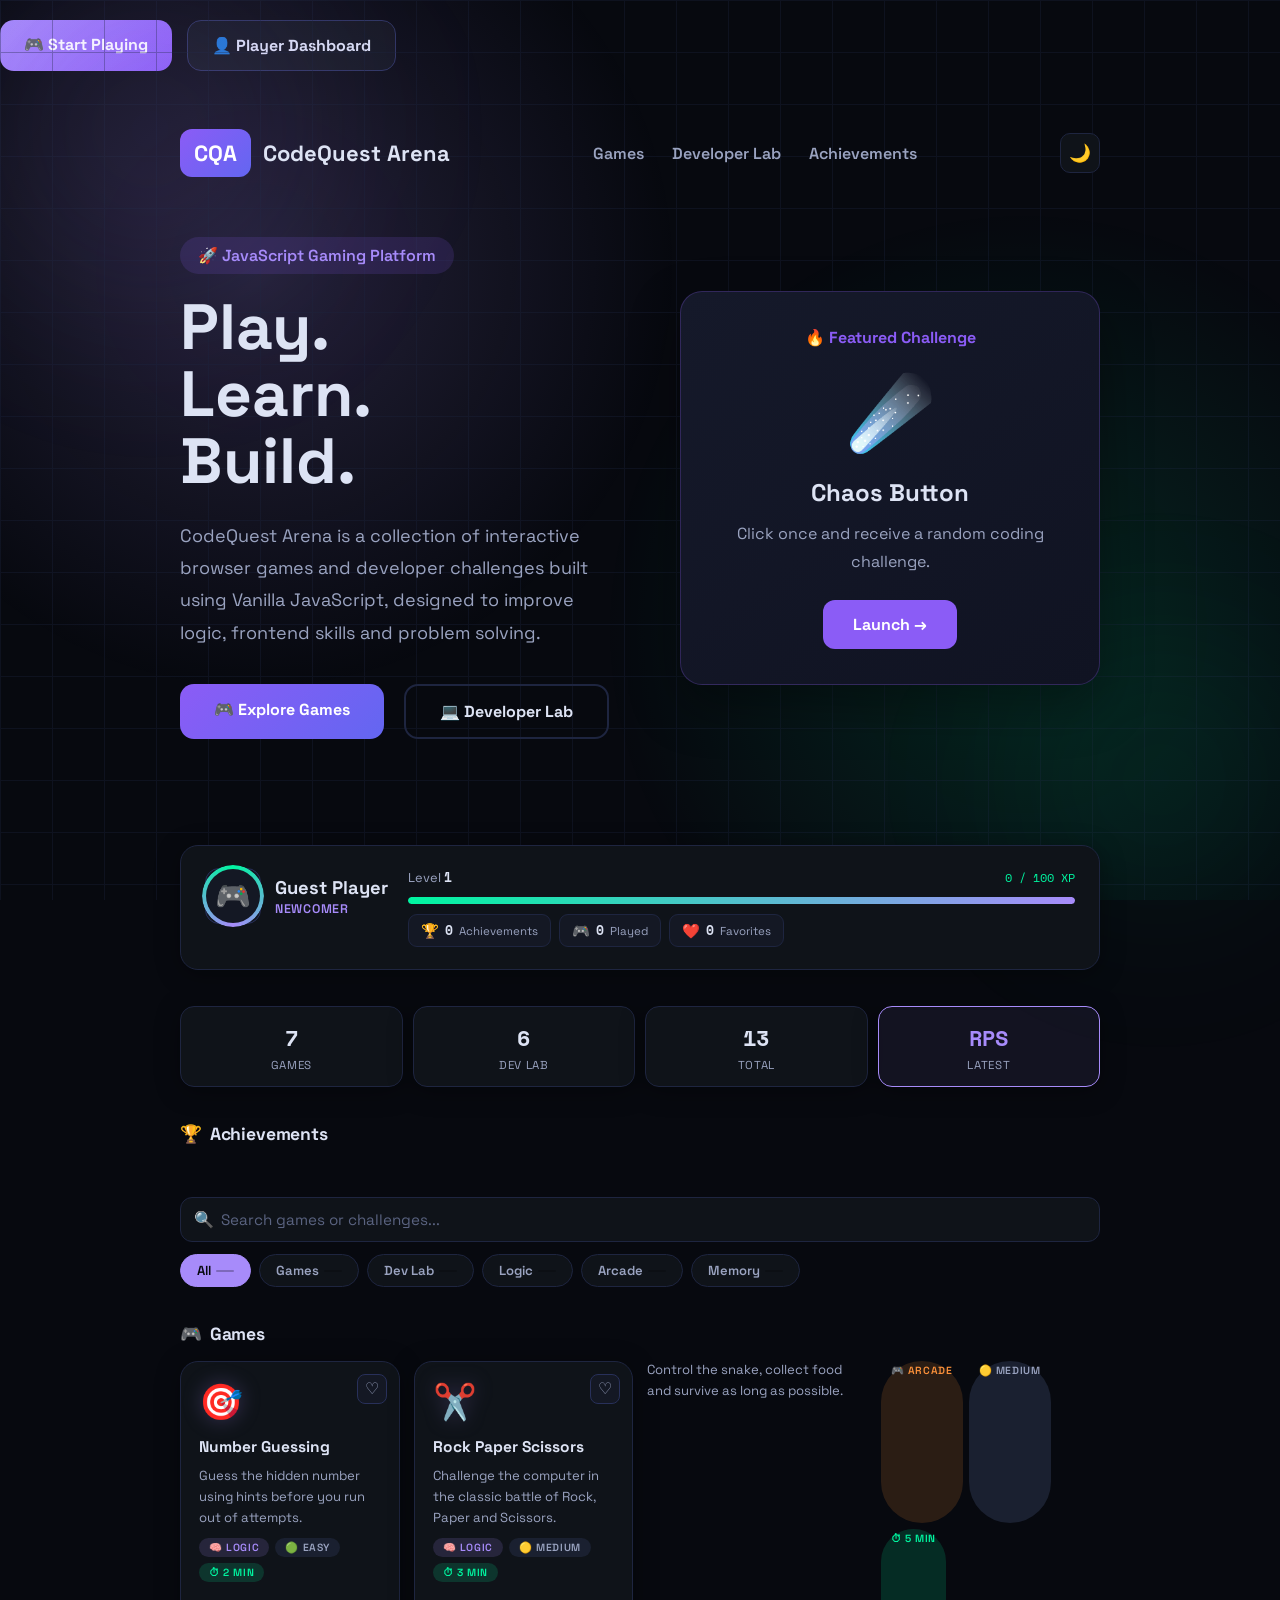
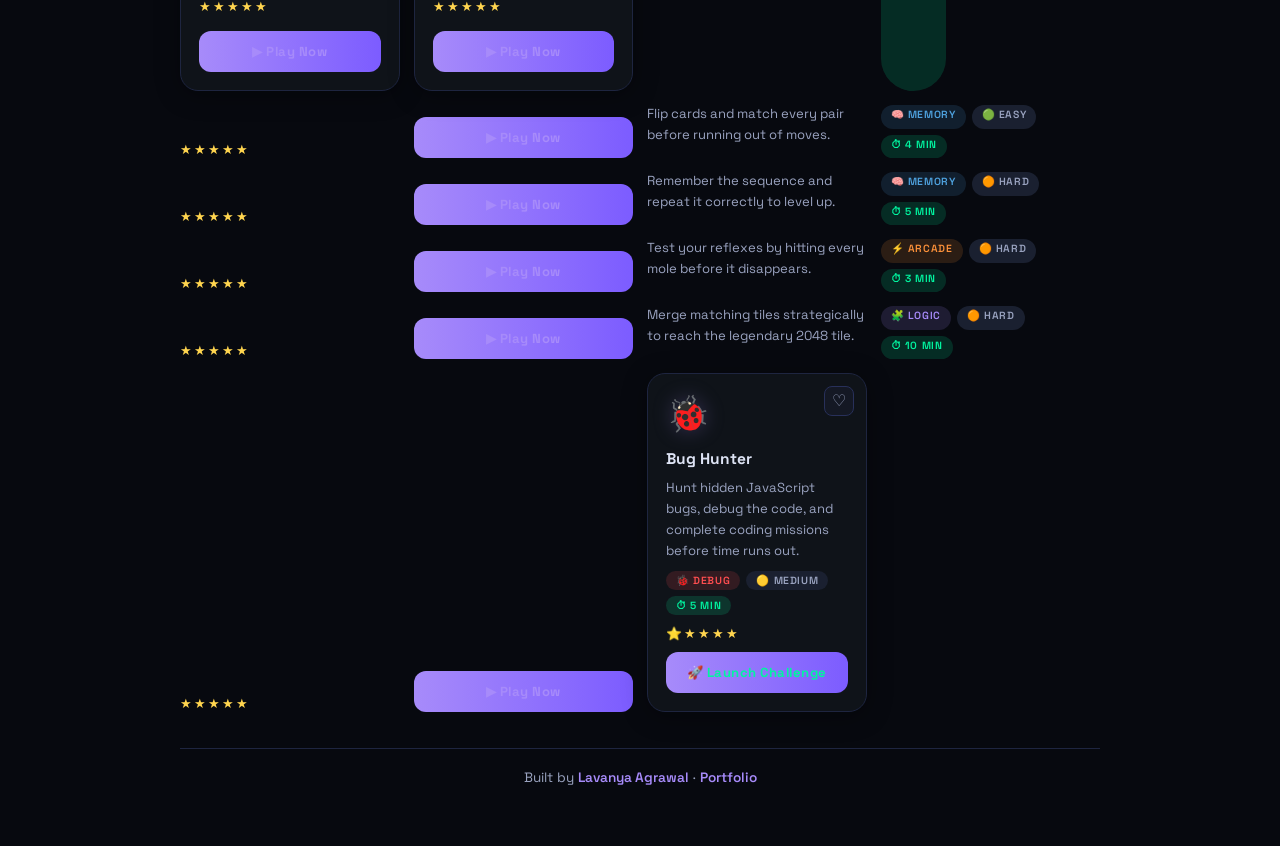
==== commit 6251ab6e: "feat: redesign hero section with premium landing page" ====
--- a/index.html
+++ b/index.html
@@ -24,22 +24,97 @@
     <!-- ══════════════════════════════════════
          HEADER
     ══════════════════════════════════════ -->
-    <header class="hub-header">
-      <div class="header-top">
-        <div class="brand">
-          <span class="brand-bracket">[</span>
-          <span class="brand-text">CQA</span>
-          <span class="brand-bracket">]</span>
-        </div>
-        <button id="themeToggle" class="theme-btn" aria-label="Toggle theme" title="Toggle light/dark">
-          <span class="theme-icon">🌙</span>
+    <header class="hero">
+
+    <nav class="navbar">
+
+        <div class="logo">
+            <span class="logo-box">CQA</span>
+            <span>CodeQuest Arena</span>
+        </div>
+
+        <div class="nav-links">
+            <a href="#gamesGrid">Games</a>
+            <a href="#developerLab">Developer Lab</a>
+            <a href="#achievementContainer">Achievements</a>
+        </div>
+
+        <button id="themeToggle" class="theme-btn">
+            🌙
         </button>
-      </div>
-
-      <h1 class="hub-title">CodeQuest Arena</h1>
-      <p class="hub-sub">Browser games &amp; developer challenges — built with vanilla HTML, CSS &amp; JS.</p>
-    </header>
-
+
+    </nav>
+
+    <div class="hero-content">
+
+        <div class="hero-left">
+
+            <span class="hero-tag">
+                🚀 JavaScript Gaming Platform
+            </span>
+
+            <h1>
+                Play.<br>
+                Learn.<br>
+                Build.
+            </h1>
+
+            <p>
+
+                CodeQuest Arena is a collection of interactive browser games
+                and developer challenges built using Vanilla JavaScript,
+                designed to improve logic, frontend skills and problem solving.
+
+            </p>
+
+            <div class="hero-buttons">
+
+                <a href="#gamesGrid" class="primary-btn">
+                    🎮 Explore Games
+                </a>
+
+                <a href="#developerLab" class="secondary-btn">
+                    💻 Developer Lab
+                </a>
+
+            </div>
+
+        </div>
+
+        <div class="hero-right">
+
+            <div class="featured-card">
+
+                <div class="featured-label">
+                    🔥 Featured Challenge
+                </div>
+
+                <div class="featured-icon">
+                    ☄️
+                </div>
+
+                <h2>Chaos Button</h2>
+
+                <p>
+
+                    Click once and receive a random coding challenge.
+
+                </p>
+
+                <a href="Developer-Lab/Chaos-Button/index.html"
+                   class="launch-btn">
+
+                    Launch →
+
+                </a>
+
+            </div>
+
+        </div>
+
+    </div>
+
+</header>
     <!-- ══════════════════════════════════════
          PLAYER PROFILE + XP
     ══════════════════════════════════════ -->
--- a/style.css
+++ b/style.css
@@ -669,4 +669,287 @@
 linear-gradient(#fff 0 0) content-box,
 linear-gradient(#fff 0 0);
 mask-composite: exclude;
+}
+/* ===========================
+   HERO
+=========================== */
+
+.hero{
+
+padding:30px 0 70px;
+
+}
+
+.navbar{
+
+display:flex;
+
+justify-content:space-between;
+
+align-items:center;
+
+margin-bottom:60px;
+
+}
+
+.logo{
+
+display:flex;
+
+align-items:center;
+
+gap:12px;
+
+font-weight:700;
+
+font-size:22px;
+
+}
+
+.logo-box{
+
+background:linear-gradient(135deg,#8b5cf6,#6366f1);
+
+padding:10px 14px;
+
+border-radius:12px;
+
+color:white;
+
+font-weight:bold;
+
+}
+
+.nav-links{
+
+display:flex;
+
+gap:28px;
+
+}
+
+.nav-links a{
+
+text-decoration:none;
+
+color:var(--text2);
+
+font-weight:600;
+
+transition:.3s;
+
+}
+
+.nav-links a:hover{
+
+color:var(--neon);
+
+}
+
+.hero-content{
+
+display:grid;
+
+grid-template-columns:1fr 420px;
+
+gap:70px;
+
+align-items:center;
+
+}
+
+.hero-tag{
+
+display:inline-block;
+
+padding:8px 18px;
+
+border-radius:50px;
+
+background:rgba(139,92,246,.15);
+
+color:#a78bfa;
+
+font-weight:600;
+
+margin-bottom:20px;
+
+}
+
+.hero-left h1{
+
+font-size:64px;
+
+line-height:1.05;
+
+margin-bottom:24px;
+
+}
+
+.hero-left p{
+
+font-size:18px;
+
+line-height:1.8;
+
+color:var(--text2);
+
+margin-bottom:35px;
+
+max-width:600px;
+
+}
+
+.hero-buttons{
+
+display:flex;
+
+gap:20px;
+
+}
+
+.primary-btn{
+
+background:linear-gradient(135deg,#8b5cf6,#6366f1);
+
+padding:15px 34px;
+
+border-radius:14px;
+
+font-weight:700;
+
+color:white;
+
+text-decoration:none;
+
+transition:.3s;
+
+}
+
+.primary-btn:hover{
+
+transform:translateY(-4px);
+
+}
+
+.secondary-btn{
+
+border:2px solid var(--border);
+
+padding:15px 34px;
+
+border-radius:14px;
+
+font-weight:700;
+
+text-decoration:none;
+
+color:var(--text);
+
+transition:.3s;
+
+}
+
+.secondary-btn:hover{
+
+border-color:#8b5cf6;
+
+}
+
+.featured-card{
+
+background:linear-gradient(145deg,#15192a,#101322);
+
+padding:35px;
+
+border-radius:22px;
+
+border:1px solid rgba(139,92,246,.25);
+
+text-align:center;
+
+box-shadow:0 20px 50px rgba(0,0,0,.35);
+
+}
+
+.featured-label{
+
+color:#8b5cf6;
+
+font-weight:700;
+
+margin-bottom:20px;
+
+}
+
+.featured-icon{
+
+font-size:70px;
+
+margin-bottom:20px;
+
+}
+
+.featured-card h2{
+
+margin-bottom:12px;
+
+}
+
+.featured-card p{
+
+color:var(--text2);
+
+margin-bottom:25px;
+
+line-height:1.7;
+
+}
+
+.launch-btn{
+
+display:inline-block;
+
+background:#8b5cf6;
+
+padding:14px 30px;
+
+border-radius:12px;
+
+font-weight:700;
+
+color:white;
+
+text-decoration:none;
+
+transition:.3s;
+
+}
+
+.launch-btn:hover{
+
+transform:scale(1.05);
+
+}
+
+@media(max-width:900px){
+
+.hero-content{
+
+grid-template-columns:1fr;
+
+}
+
+.nav-links{
+
+display:none;
+
+}
+
+.hero-left h1{
+
+font-size:46px;
+
+}
+
 }
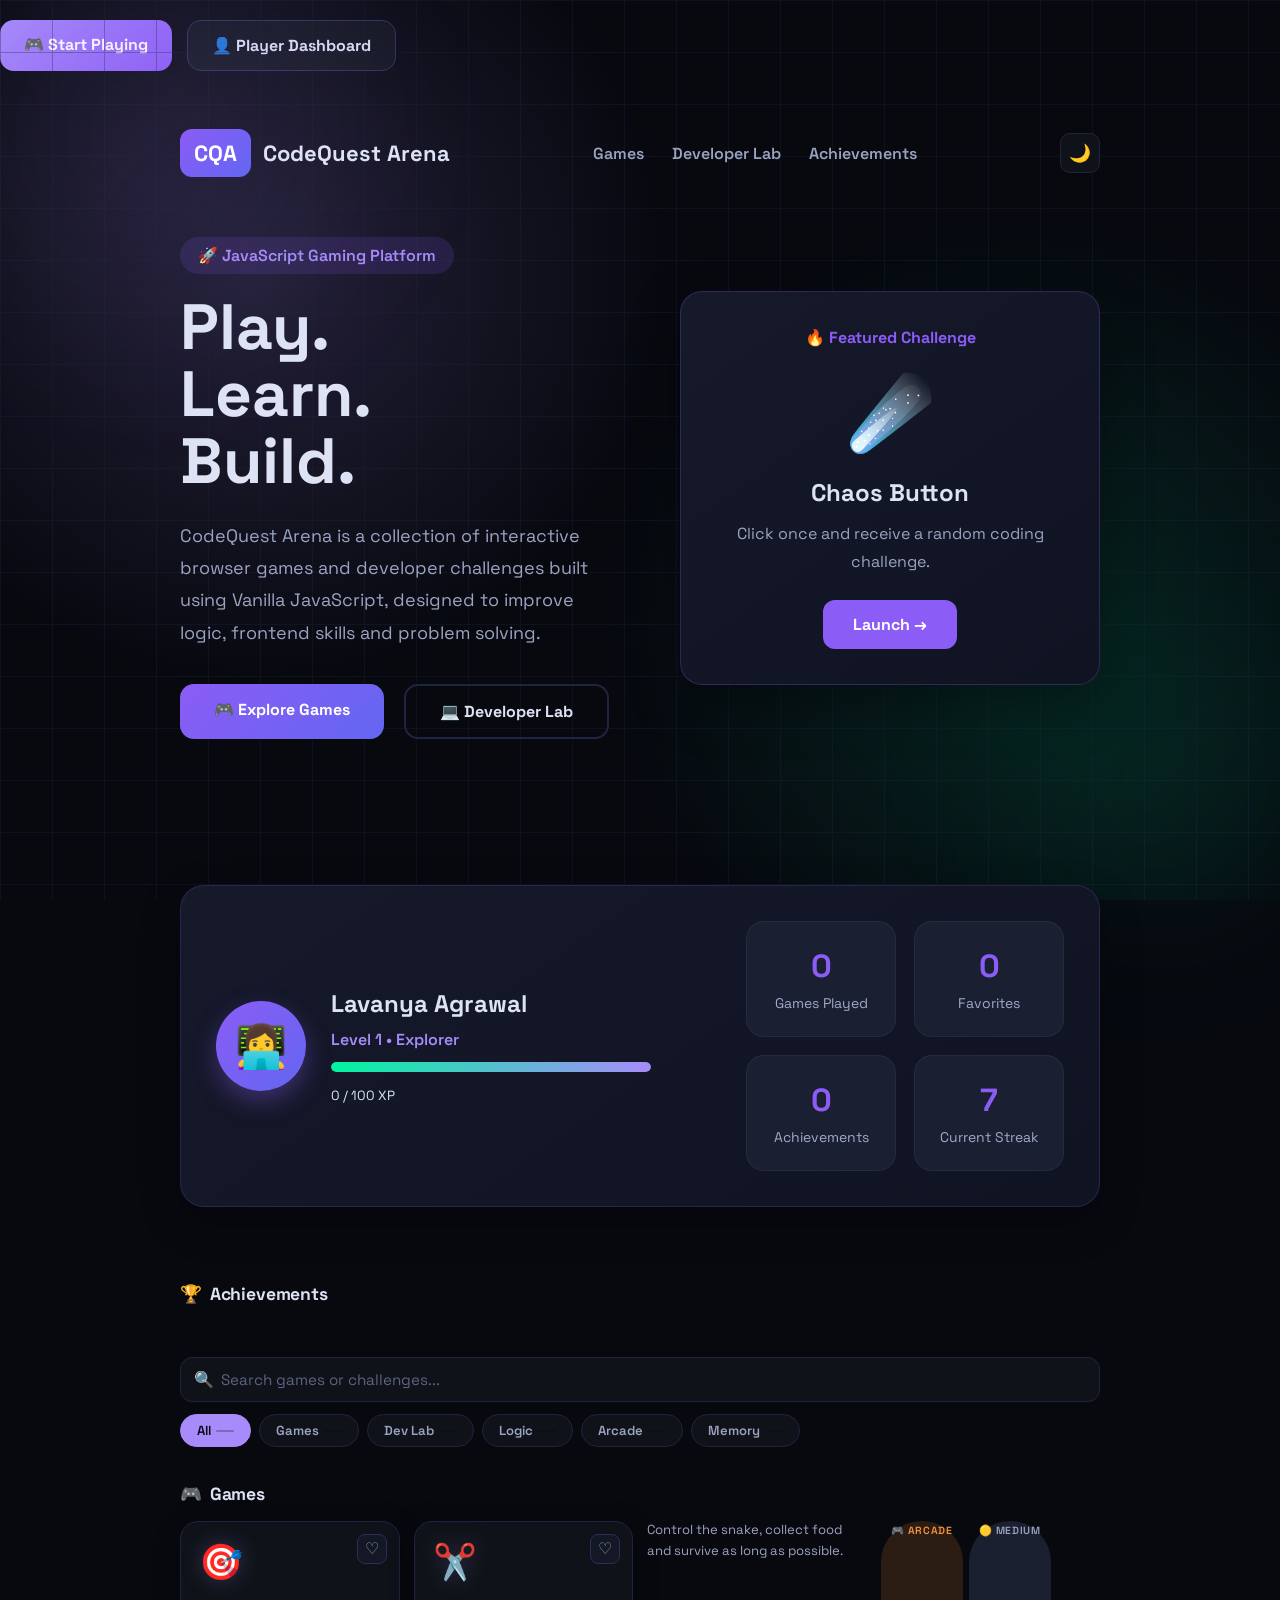
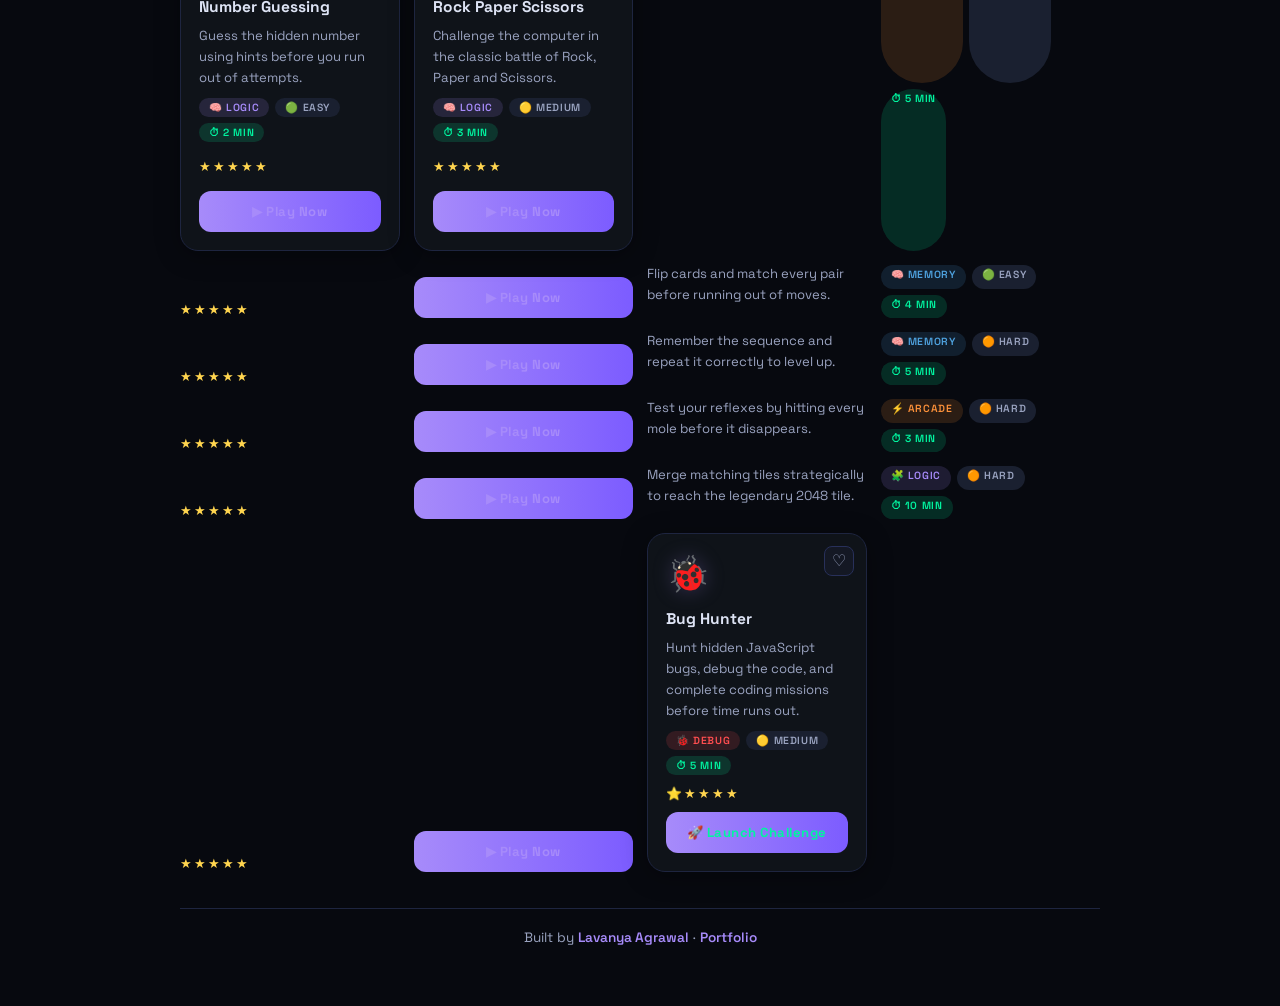
==== commit 125fb237: "feat: redesign player dashboard with gaming profile UI" ====
--- a/index.html
+++ b/index.html
@@ -118,89 +118,74 @@
     <!-- ══════════════════════════════════════
          PLAYER PROFILE + XP
     ══════════════════════════════════════ -->
-    <section class="profile-section" aria-label="Player profile">
-      <div class="profile-card">
-
-        <div class="profile-left">
-          <div class="avatar" id="avatar">🎮</div>
-          <div class="profile-meta">
-            <h2 class="player-name" id="playerName">Guest Player</h2>
-            <p class="player-title" id="playerTitle">Newcomer</p>
-          </div>
-        </div>
-
-        <div class="profile-right">
-          <div class="xp-row">
-            <span class="xp-label">Level <strong id="levelNum">1</strong></span>
-            <span class="xp-val" id="xpVal">0 / 100 XP</span>
-          </div>
-          <div class="xp-track">
-            <div class="xp-fill" id="xpFill" data-width="0%"></div>
-          </div>
-          <div class="profile-chips">
-            <div class="pchip">
-              <span class="pchip-icon">🏆</span>
-              <span class="pchip-val" id="achieveCount">0</span>
-              <span class="pchip-lbl">Achievements</span>
+    <section class="dashboard">
+
+    <div class="dashboard-left">
+
+        <div class="profile-avatar">
+            👩‍💻
+        </div>
+
+        <div>
+
+            <h2>Lavanya Agrawal</h2>
+
+            <p class="player-rank">
+                Level <span id="levelNum">1</span> •
+                <span id="playerTitle">Explorer</span>
+            </p>
+
+            <div class="xp-bar">
+
+                <div class="xp-fill" id="xpFill"></div>
+
             </div>
-            <div class="pchip">
-              <span class="pchip-icon">🎮</span>
-              <span class="pchip-val" id="gamesPlayedCount">0</span>
-              <span class="pchip-lbl">Played</span>
-            </div>
-            <div class="pchip">
-              <span class="pchip-icon">❤️</span>
-              <span class="pchip-val" id="favCount">0</span>
-              <span class="pchip-lbl">Favorites</span>
-            </div>
-          </div>
-        </div>
-
-      </div>
-    </section>
-
-    <!-- ══════════════════════════════════════
-         STATS PANEL
-    ══════════════════════════════════════ -->
-    <section class="stats-section" aria-label="Collection stats">
-      <div class="stats-row">
-        <div class="stat-card">
-          <span class="stat-num" id="gamesCount">7</span>
-          <span class="stat-lbl">Games</span>
-        </div>
-        <div class="stat-card">
-          <span class="stat-num" id="devCount">6</span>
-          <span class="stat-lbl">Dev Lab</span>
-        </div>
-        <div class="stat-card">
-          <span class="stat-num" id="totalCount">13</span>
-          <span class="stat-lbl">Total</span>
-        </div>
-        <div class="stat-card highlight">
-          <span class="stat-num" id="latestProject">RPS</span>
-          <span class="stat-lbl">Latest</span>
-        </div>
-      </div>
-    </section>
-
-    <!-- ══════════════════════════════════════
-         RECENTLY PLAYED
-    ══════════════════════════════════════ -->
-    <section class="recent-section hidden" id="recentSection" aria-label="Recently played">
-      <h2 class="section-title">
-        <span class="stitle-icon">🕒</span> Recently Played
-        <button class="clear-recent-btn" id="clearRecent" title="Clear history">✕ Clear</button>
-      </h2>
-      <div class="recent-row" id="recentRow"></div>
-    </section>
-
-    <!-- ══════════════════════════════════════
-         FAVORITES
-    ══════════════════════════════════════ -->
-    <section class="fav-section hidden" id="favSection" aria-label="Favorite games">
-      <h2 class="section-title"><span class="stitle-icon">❤️</span> Favorites</h2>
-      <div class="recent-row" id="favRow"></div>
-    </section>
+
+            <small id="xpVal">
+                0 / 100 XP
+            </small>
+
+        </div>
+
+    </div>
+
+    <div class="dashboard-right">
+
+        <div class="stat-box">
+
+            <h3 id="gamesPlayedCount">0</h3>
+
+            <p>Games Played</p>
+
+        </div>
+
+        <div class="stat-box">
+
+            <h3 id="favCount">0</h3>
+
+            <p>Favorites</p>
+
+        </div>
+
+        <div class="stat-box">
+
+            <h3 id="achieveCount">0</h3>
+
+            <p>Achievements</p>
+
+        </div>
+
+        <div class="stat-box">
+
+            <h3 id="streakCount">7</h3>
+
+            <p>Current Streak</p>
+
+        </div>
+
+    </div>
+
+</section>
 
     <!-- ══════════════════════════════════════
          ACHIEVEMENTS
--- a/style.css
+++ b/style.css
@@ -952,4 +952,170 @@
 
 }
 
+}
+
+/* ==========================
+   DASHBOARD
+========================== */
+
+.dashboard{
+
+display:flex;
+
+justify-content:space-between;
+
+align-items:center;
+
+padding:35px;
+
+background:linear-gradient(145deg,#15192a,#101322);
+
+border-radius:24px;
+
+margin:40px 0;
+
+border:1px solid rgba(139,92,246,.2);
+
+box-shadow:0 15px 40px rgba(0,0,0,.3);
+
+gap:40px;
+
+}
+
+.dashboard-left{
+
+display:flex;
+
+align-items:center;
+
+gap:25px;
+
+flex:1;
+
+}
+
+.profile-avatar{
+
+width:90px;
+
+height:90px;
+
+border-radius:50%;
+
+background:linear-gradient(135deg,#8b5cf6,#6366f1);
+
+display:flex;
+
+align-items:center;
+
+justify-content:center;
+
+font-size:42px;
+
+color:white;
+
+box-shadow:0 10px 25px rgba(139,92,246,.35);
+
+}
+
+.player-rank{
+
+margin:10px 0;
+
+color:#a78bfa;
+
+font-weight:600;
+
+}
+
+.xp-bar{
+
+width:320px;
+
+height:10px;
+
+background:#2d334d;
+
+border-radius:20px;
+
+overflow:hidden;
+
+margin:12px 0;
+
+}
+
+.dashboard-right{
+
+display:grid;
+
+grid-template-columns:repeat(2,150px);
+
+gap:18px;
+
+}
+
+.stat-box{
+
+background:#1a2032;
+
+border:1px solid rgba(255,255,255,.05);
+
+border-radius:18px;
+
+padding:24px;
+
+text-align:center;
+
+transition:.3s;
+
+}
+
+.stat-box:hover{
+
+transform:translateY(-5px);
+
+border-color:#8b5cf6;
+
+}
+
+.stat-box h3{
+
+font-size:32px;
+
+margin-bottom:8px;
+
+color:#8b5cf6;
+
+}
+
+.stat-box p{
+
+font-size:14px;
+
+color:#a1a8c7;
+
+}
+
+@media(max-width:900px){
+
+.dashboard{
+
+flex-direction:column;
+
+}
+
+.dashboard-right{
+
+grid-template-columns:repeat(2,1fr);
+
+width:100%;
+
+}
+
+.xp-bar{
+
+width:100%;
+
+}
+
 }
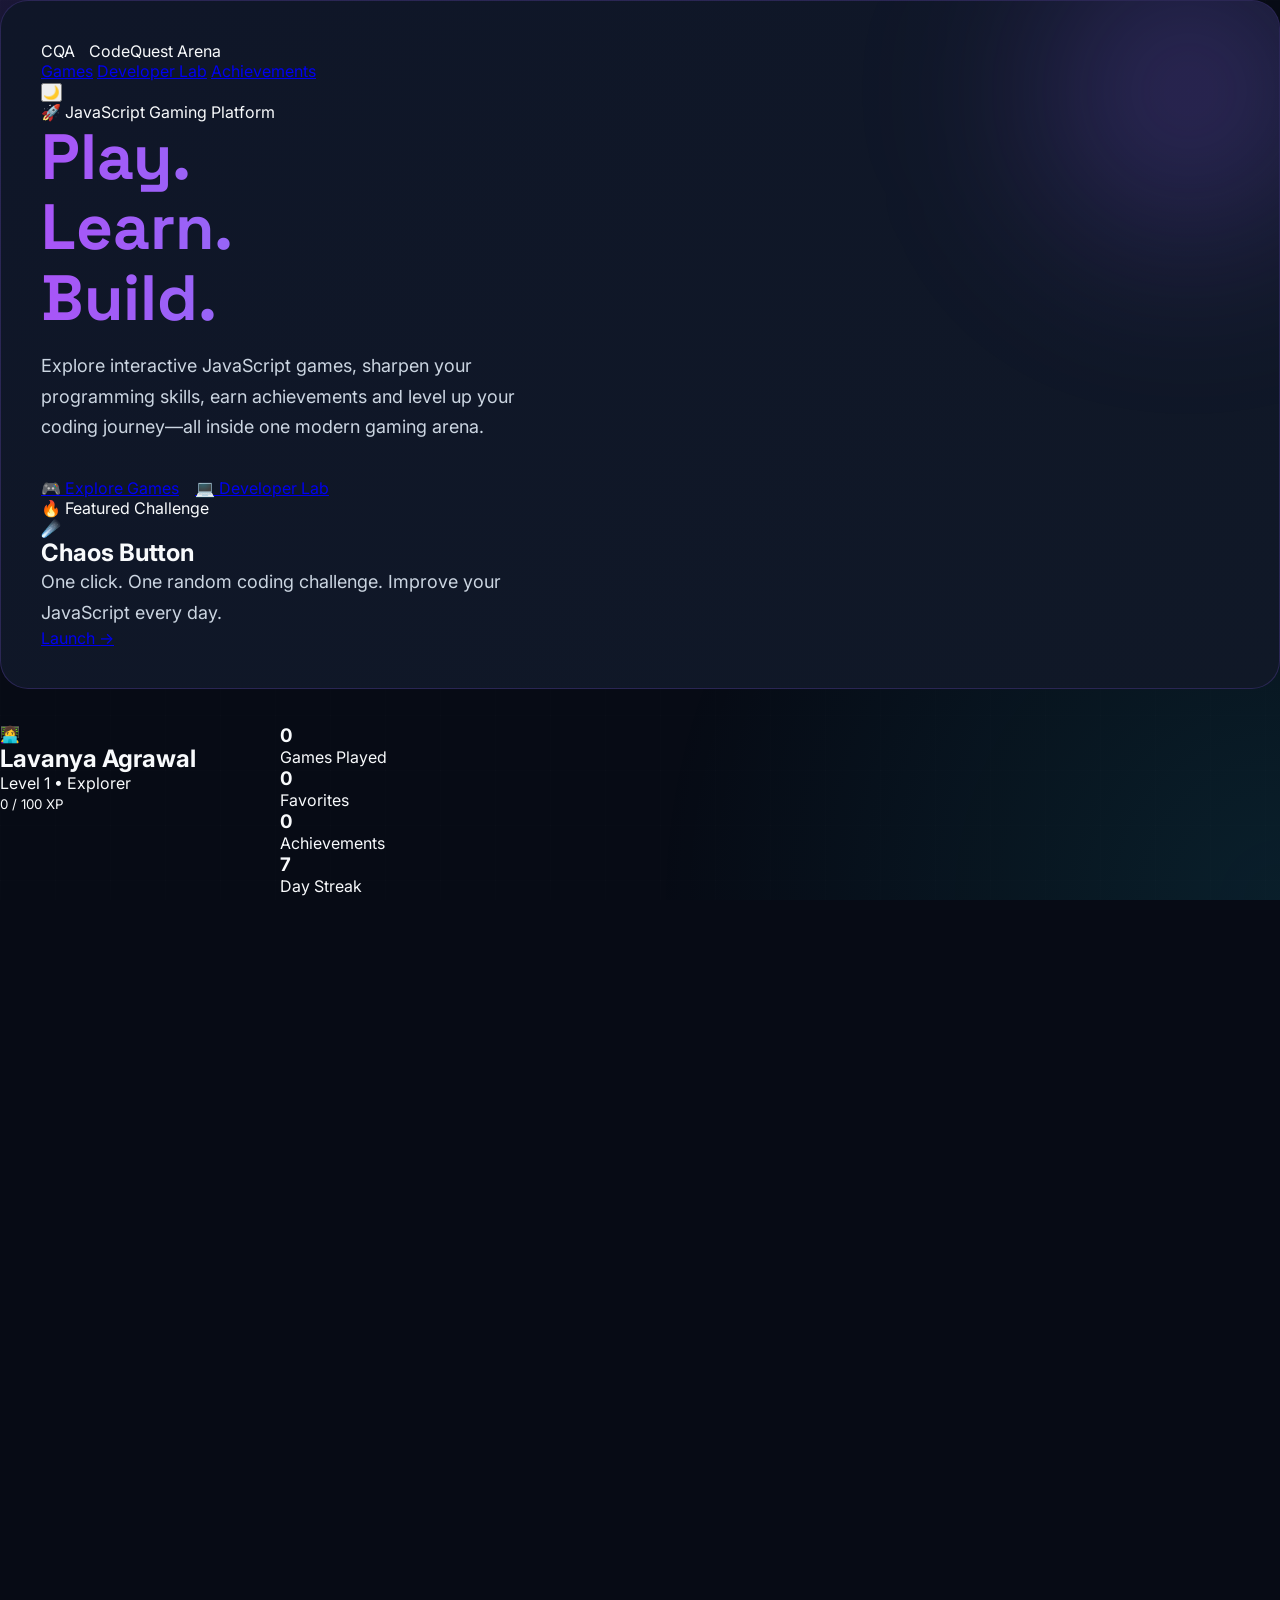
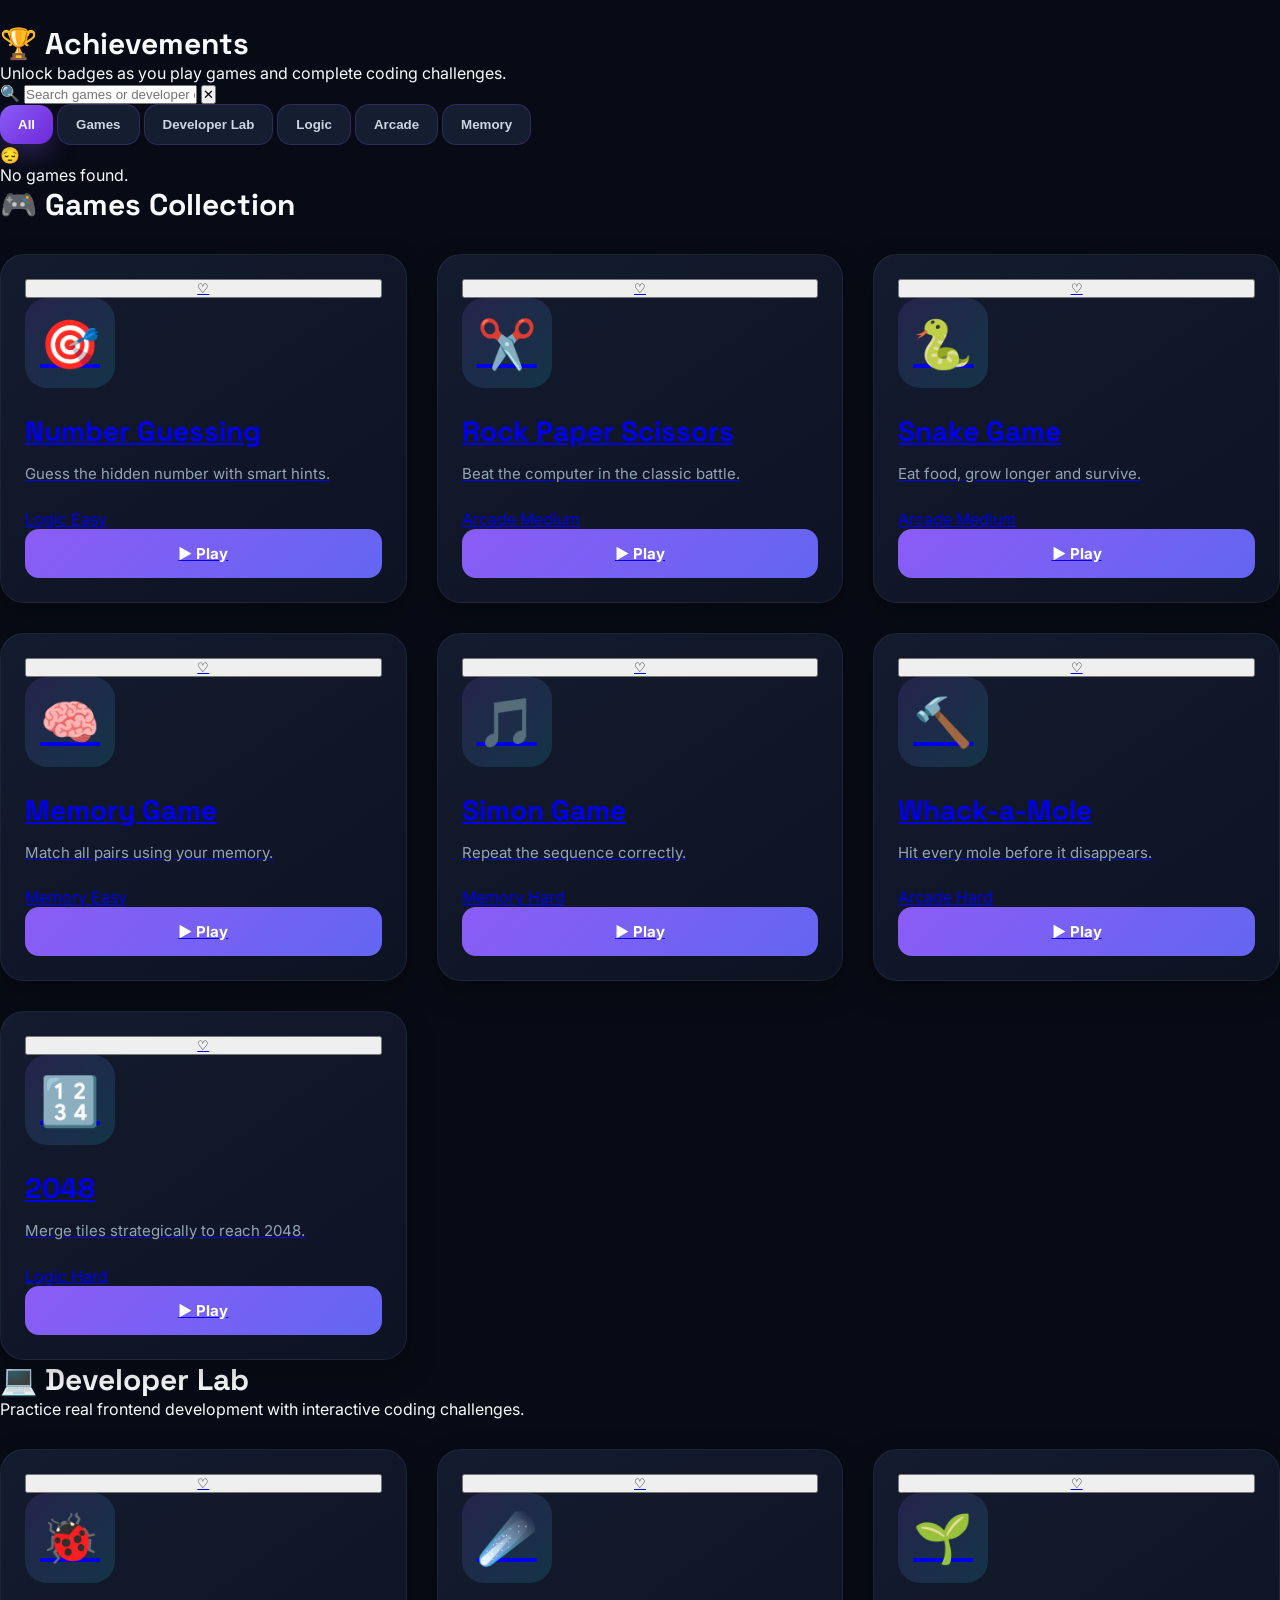
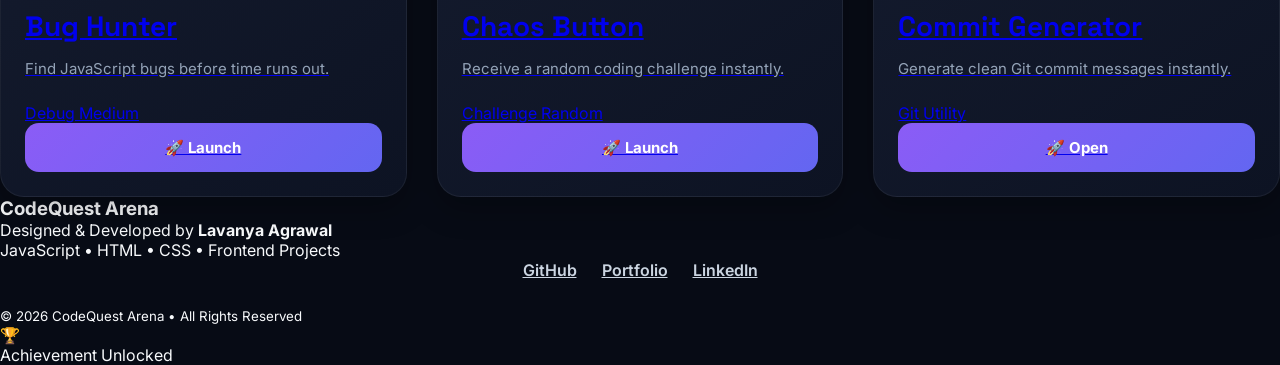
==== commit 7daebe00: "feat: redesign CodeQuest Arena homepage with responsive HTML layout" ====
--- a/index.html
+++ b/index.html
@@ -1,435 +1,1191 @@
 <!DOCTYPE html>
 <html lang="en" data-theme="dark">
+
 <head>
-  <meta charset="UTF-8"/>
-  <meta name="viewport" content="width=device-width, initial-scale=1.0"/>
-  <title>CodeQuest Arena · Lavanya Agrawal</title>
-  <section class="hero-actions">
-  <a href="#gamesGrid" class="hero-btn primary">🎮 Start Playing</a>
-  <a href="#profile" class="hero-btn secondary">👤 Player Dashboard</a>
-</section>
-  <link rel="preconnect" href="https://fonts.googleapis.com"/>
-  <link href="https://fonts.googleapis.com/css2?family=Space+Grotesk:wght@400;500;600;700&family=Space+Mono:wght@400;700&display=swap" rel="stylesheet"/>
-  <link rel="stylesheet" href="style.css"/>
+    <meta charset="UTF-8">
+    <meta name="viewport" content="width=device-width, initial-scale=1.0">
+
+    <title>CodeQuest Arena | Lavanya Agrawal</title>
+
+    <meta name="description"
+        content="Play JavaScript games, improve coding skills, solve developer challenges and level up your frontend journey.">
+
+    <link rel="preconnect" href="https://fonts.googleapis.com">
+    <link rel="preconnect" href="https://fonts.gstatic.com" crossorigin>
+
+    <link
+        href="https://fonts.googleapis.com/css2?family=Space+Grotesk:wght@400;500;600;700&family=Space+Mono:wght@400;700&display=swap"
+        rel="stylesheet">
+
+    <link rel="stylesheet" href="style.css">
 </head>
+
 <body>
 
-  <!-- ── AMBIENT BG ── -->
-  <div class="ambient-grid" aria-hidden="true"></div>
-  <div class="ambient-blob b1" aria-hidden="true"></div>
-  <div class="ambient-blob b2" aria-hidden="true"></div>
-
-  <div class="page">
-
-    <!-- ══════════════════════════════════════
-         HEADER
-    ══════════════════════════════════════ -->
-    <header class="hero">
-
-    <nav class="navbar">
-
-        <div class="logo">
-            <span class="logo-box">CQA</span>
-            <span>CodeQuest Arena</span>
+    <!-- Ambient Background -->
+
+    <div class="ambient-grid"></div>
+
+    <div class="ambient-blob b1"></div>
+
+    <div class="ambient-blob b2"></div>
+
+    <main class="page">
+
+        <!-- ========================================= -->
+        <!-- HERO -->
+        <!-- ========================================= -->
+
+        <header class="hero">
+
+            <nav class="navbar">
+
+                <div class="logo">
+
+                    <span class="logo-box">CQA</span>
+
+                    <span>CodeQuest Arena</span>
+
+                </div>
+
+                <div class="nav-links">
+
+                    <a href="#gamesGrid">Games</a>
+
+                    <a href="#developerLab">Developer Lab</a>
+
+                    <a href="#achievementContainer">Achievements</a>
+
+                </div>
+
+                <button id="themeToggle" class="theme-btn">
+
+                    🌙
+
+                </button>
+
+            </nav>
+
+            <div class="hero-content">
+
+                <div class="hero-left">
+
+                    <span class="hero-tag">
+
+                        🚀 JavaScript Gaming Platform
+
+                    </span>
+
+                    <h1>
+
+                        Play.<br>
+
+                        Learn.<br>
+
+                        Build.
+
+                    </h1>
+
+                    <p>
+
+                        Explore interactive JavaScript games, sharpen your
+                        programming skills, earn achievements and level up
+                        your coding journey—all inside one modern gaming arena.
+
+                    </p>
+
+                    <div class="hero-buttons">
+
+                        <a href="#gamesGrid" class="primary-btn">
+
+                            🎮 Explore Games
+
+                        </a>
+
+                        <a href="#developerLab" class="secondary-btn">
+
+                            💻 Developer Lab
+
+                        </a>
+
+                    </div>
+
+                </div>
+
+                <div class="hero-right">
+
+                    <div class="featured-card">
+
+                        <div class="featured-label">
+
+                            🔥 Featured Challenge
+
+                        </div>
+
+                        <div class="featured-icon">
+
+                            ☄️
+
+                        </div>
+
+                        <h2>Chaos Button</h2>
+
+                        <p>
+
+                            One click. One random coding challenge.
+                            Improve your JavaScript every day.
+
+                        </p>
+
+                        <a href="Developer-Lab/Chaos-Button/index.html"
+                            class="launch-btn">
+
+                            Launch →
+
+                        </a>
+
+                    </div>
+
+                </div>
+
+            </div>
+
+        </header>
+
+        <!-- ========================================= -->
+        <!-- PLAYER DASHBOARD -->
+        <!-- ========================================= -->
+
+        <section id="profile" class="dashboard">
+
+            <div class="dashboard-left">
+
+                <div class="profile-avatar">
+
+                    👩‍💻
+
+                </div>
+
+                <div>
+
+                    <h2>Lavanya Agrawal</h2>
+
+                    <p class="player-rank">
+
+                        Level
+
+                        <span id="levelNum">1</span>
+
+                        •
+
+                        <span id="playerTitle">
+
+                            Explorer
+
+                        </span>
+
+                    </p>
+
+                    <div class="xp-bar">
+
+                        <div class="xp-fill"
+                            id="xpFill">
+
+                        </div>
+
+                    </div>
+
+                    <small id="xpVal">
+
+                        0 / 100 XP
+
+                    </small>
+
+                </div>
+
+            </div>
+
+            <div class="dashboard-right">
+
+                <div class="stat-box">
+
+                    <h3 id="gamesPlayedCount">
+
+                        0
+
+                    </h3>
+
+                    <p>
+
+                        Games Played
+
+                    </p>
+
+                </div>
+
+                <div class="stat-box">
+
+                    <h3 id="favCount">
+
+                        0
+
+                    </h3>
+
+                    <p>
+
+                        Favorites
+
+                    </p>
+
+                </div>
+
+                <div class="stat-box">
+
+                    <h3 id="achieveCount">
+
+                        0
+
+                    </h3>
+
+                    <p>
+
+                        Achievements
+
+                    </p>
+
+                </div>
+
+                <div class="stat-box">
+
+                    <h3 id="streakCount">
+
+                        7
+
+                    </h3>
+
+                    <p>
+
+                        Day Streak
+
+                    </p>
+
+                </div>
+
+            </div>
+
+        </section>
+
+                <!-- ========================================= -->
+        <!-- ACHIEVEMENTS -->
+        <!-- ========================================= -->
+
+        <section class="achieve-section">
+
+            <h2 class="section-title">
+
+                🏆 Achievements
+
+            </h2>
+
+            <p class="section-sub">
+
+                Unlock badges as you play games and complete coding challenges.
+
+            </p>
+
+            <div class="achieve-grid"
+                 id="achievementContainer">
+
+            </div>
+
+        </section>
+
+
+
+        <!-- ========================================= -->
+        <!-- SEARCH + FILTER -->
+        <!-- ========================================= -->
+
+        <section class="search-filter-section">
+
+            <div class="search-wrap">
+
+                <span class="search-icon">
+
+                    🔍
+
+                </span>
+
+                <input
+                    id="searchInput"
+                    class="search-input"
+                    type="text"
+                    placeholder="Search games or developer challenges..."
+                >
+
+                <button
+                    id="searchClear"
+                    class="search-clear hidden">
+
+                    ✕
+
+                </button>
+
+            </div>
+
+
+            <div class="filter-row">
+
+                <button class="filter-btn active"
+                        data-filter="all">
+
+                    All
+
+                    <span id="fc-all"
+                          class="filter-count"></span>
+
+                </button>
+
+                <button class="filter-btn"
+                        data-filter="games">
+
+                    Games
+
+                    <span id="fc-games"
+                          class="filter-count"></span>
+
+                </button>
+
+                <button class="filter-btn"
+                        data-filter="developer">
+
+                    Developer Lab
+
+                    <span id="fc-developer"
+                          class="filter-count"></span>
+
+                </button>
+
+                <button class="filter-btn"
+                        data-filter="logic">
+
+                    Logic
+
+                    <span id="fc-logic"
+                          class="filter-count"></span>
+
+                </button>
+
+                <button class="filter-btn"
+                        data-filter="arcade">
+
+                    Arcade
+
+                    <span id="fc-arcade"
+                          class="filter-count"></span>
+
+                </button>
+
+                <button class="filter-btn"
+                        data-filter="memory">
+
+                    Memory
+
+                    <span id="fc-memory"
+                          class="filter-count"></span>
+
+                </button>
+
+            </div>
+
+            <div
+                id="noResults"
+                class="no-results hidden">
+
+                <span>😔</span>
+
+                <p>
+
+                    No games found.
+
+                </p>
+
+            </div>
+
+        </section>
+
+
+
+        <!-- ========================================= -->
+        <!-- GAMES -->
+        <!-- ========================================= -->
+
+        <section>
+
+            <h2 class="section-title">
+
+                🎮 Games Collection
+
+            </h2>
+
+            <div class="game-grid"
+                 id="gamesGrid">
+
+
+                <!-- Number Guessing -->
+
+                <a
+                    href="Number-Guessing-Game/"
+                    class="game-card"
+                    data-id="numguess"
+                    data-category="games logic"
+                    data-name="number guessing">
+
+                    <button class="fav-btn"
+                            data-id="numguess">
+
+                        ♡
+
+                    </button>
+
+                    <div class="game-icon">
+
+                        🎯
+
+                    </div>
+
+                    <h3>
+
+                        Number Guessing
+
+                    </h3>
+
+                    <p class="game-desc">
+
+                        Guess the hidden number with smart hints.
+
+                    </p>
+
+                    <div class="card-meta">
+
+                        <span class="game-tag tag-logic">
+
+                            Logic
+
+                        </span>
+
+                        <span class="game-tag tag-diff">
+
+                            Easy
+
+                        </span>
+
+                    </div>
+
+                    <span class="play-btn">
+
+                        ▶ Play
+
+                    </span>
+
+                </a>
+
+
+
+                <!-- Rock Paper Scissors -->
+
+                <a
+                    href="Rock-Paper-Scissors/"
+                    class="game-card"
+                    data-id="rps"
+                    data-category="games arcade"
+                    data-name="rock paper scissors">
+
+                    <button class="fav-btn"
+                            data-id="rps">
+
+                        ♡
+
+                    </button>
+
+                    <div class="game-icon">
+
+                        ✂️
+
+                    </div>
+
+                    <h3>
+
+                        Rock Paper Scissors
+
+                    </h3>
+
+                    <p class="game-desc">
+
+                        Beat the computer in the classic battle.
+
+                    </p>
+
+                    <div class="card-meta">
+
+                        <span class="game-tag tag-arcade">
+
+                            Arcade
+
+                        </span>
+
+                        <span class="game-tag tag-diff">
+
+                            Medium
+
+                        </span>
+
+                    </div>
+
+                    <span class="play-btn">
+
+                        ▶ Play
+
+                    </span>
+
+                </a>
+
+
+
+                <!-- Snake -->
+
+                <a
+                    href="Snake-Game/"
+                    class="game-card"
+                    data-id="snake"
+                    data-category="games arcade"
+                    data-name="snake">
+
+                    <button class="fav-btn"
+                            data-id="snake">
+
+                        ♡
+
+                    </button>
+
+                    <div class="game-icon">
+
+                        🐍
+
+                    </div>
+
+                    <h3>
+
+                        Snake Game
+
+                    </h3>
+
+                    <p class="game-desc">
+
+                        Eat food, grow longer and survive.
+
+                    </p>
+
+                    <div class="card-meta">
+
+                        <span class="game-tag tag-arcade">
+
+                            Arcade
+
+                        </span>
+
+                        <span class="game-tag tag-diff">
+
+                            Medium
+
+                        </span>
+
+                    </div>
+
+                    <span class="play-btn">
+
+                        ▶ Play
+
+                    </span>
+
+                </a>
+
+
+
+                <!-- Memory Game -->
+
+                <a
+                    href="Memory-Game/"
+                    class="game-card"
+                    data-id="memory"
+                    data-category="games memory"
+                    data-name="memory">
+
+                    <button class="fav-btn"
+                            data-id="memory">
+
+                        ♡
+
+                    </button>
+
+                    <div class="game-icon">
+
+                        🧠
+
+                    </div>
+
+                    <h3>
+
+                        Memory Game
+
+                    </h3>
+
+                    <p class="game-desc">
+
+                        Match all pairs using your memory.
+
+                    </p>
+
+                    <div class="card-meta">
+
+                        <span class="game-tag tag-memory">
+
+                            Memory
+
+                        </span>
+
+                        <span class="game-tag tag-diff">
+
+                            Easy
+
+                        </span>
+
+                    </div>
+
+                    <span class="play-btn">
+
+                        ▶ Play
+
+                    </span>
+
+                </a>
+
+
+
+                <!-- Simon -->
+
+                <a
+                    href="Simon-Game/"
+                    class="game-card"
+                    data-id="simon"
+                    data-category="games memory"
+                    data-name="simon">
+
+                    <button class="fav-btn"
+                            data-id="simon">
+
+                        ♡
+
+                    </button>
+
+                    <div class="game-icon">
+
+                        🎵
+
+                    </div>
+
+                    <h3>
+
+                        Simon Game
+
+                    </h3>
+
+                    <p class="game-desc">
+
+                        Repeat the sequence correctly.
+
+                    </p>
+
+                    <div class="card-meta">
+
+                        <span class="game-tag tag-memory">
+
+                            Memory
+
+                        </span>
+
+                        <span class="game-tag tag-diff">
+
+                            Hard
+
+                        </span>
+
+                    </div>
+
+                    <span class="play-btn">
+
+                        ▶ Play
+
+                    </span>
+
+                </a>
+
+
+
+                <!-- Whack a Mole -->
+
+                <a
+                    href="Whack-a-Mole/"
+                    class="game-card"
+                    data-id="mole"
+                    data-category="games arcade"
+                    data-name="whack">
+
+                    <button class="fav-btn"
+                            data-id="mole">
+
+                        ♡
+
+                    </button>
+
+                    <div class="game-icon">
+
+                        🔨
+
+                    </div>
+
+                    <h3>
+
+                        Whack-a-Mole
+
+                    </h3>
+
+                    <p class="game-desc">
+
+                        Hit every mole before it disappears.
+
+                    </p>
+
+                    <div class="card-meta">
+
+                        <span class="game-tag tag-arcade">
+
+                            Arcade
+
+                        </span>
+
+                        <span class="game-tag tag-diff">
+
+                            Hard
+
+                        </span>
+
+                    </div>
+
+                    <span class="play-btn">
+
+                        ▶ Play
+
+                    </span>
+
+                </a>
+
+
+
+                <!-- 2048 -->
+
+                <a
+                    href="2048/"
+                    class="game-card"
+                    data-id="2048"
+                    data-category="games logic"
+                    data-name="2048">
+
+                    <button class="fav-btn"
+                            data-id="2048">
+
+                        ♡
+
+                    </button>
+
+                    <div class="game-icon">
+
+                        🔢
+
+                    </div>
+
+                    <h3>
+
+                        2048
+
+                    </h3>
+
+                    <p class="game-desc">
+
+                        Merge tiles strategically to reach 2048.
+
+                    </p>
+
+                    <div class="card-meta">
+
+                        <span class="game-tag tag-logic">
+
+                            Logic
+
+                        </span>
+
+                        <span class="game-tag tag-diff">
+
+                            Hard
+
+                        </span>
+
+                    </div>
+
+                    <span class="play-btn">
+
+                        ▶ Play
+
+                    </span>
+
+                </a>
+
+            </div>
+
+        </section>
+
+                <!-- ========================================= -->
+        <!-- DEVELOPER LAB -->
+        <!-- ========================================= -->
+
+        <section id="developerLab">
+
+            <h2 class="section-title">
+
+                💻 Developer Lab
+
+            </h2>
+
+            <p class="section-sub">
+
+                Practice real frontend development with interactive coding challenges.
+
+            </p>
+
+            <div class="game-grid">
+
+                <!-- Bug Hunter -->
+
+                <a
+                    href="Developer-Lab/Bug-Hunter/index.html"
+                    class="game-card dev-card"
+                    data-id="bughunter"
+                    data-category="developer"
+                    data-name="bug hunter javascript debug">
+
+                    <button class="fav-btn"
+                            data-id="bughunter">
+
+                        ♡
+
+                    </button>
+
+                    <div class="game-icon">
+
+                        🐞
+
+                    </div>
+
+                    <h3>
+
+                        Bug Hunter
+
+                    </h3>
+
+                    <p class="game-desc">
+
+                        Find JavaScript bugs before time runs out.
+
+                    </p>
+
+                    <div class="card-meta">
+
+                        <span class="game-tag tag-debug">
+
+                            Debug
+
+                        </span>
+
+                        <span class="game-tag tag-diff">
+
+                            Medium
+
+                        </span>
+
+                    </div>
+
+                    <span class="play-btn">
+
+                        🚀 Launch
+
+                    </span>
+
+                </a>
+
+
+
+                <!-- Chaos Button -->
+
+                <a
+                    href="Developer-Lab/Chaos-Button/index.html"
+                    class="game-card dev-card"
+                    data-id="chaos"
+                    data-category="developer"
+                    data-name="chaos button random challenge">
+
+                    <button class="fav-btn"
+                            data-id="chaos">
+
+                        ♡
+
+                    </button>
+
+                    <div class="game-icon">
+
+                        ☄️
+
+                    </div>
+
+                    <h3>
+
+                        Chaos Button
+
+                    </h3>
+
+                    <p class="game-desc">
+
+                        Receive a random coding challenge instantly.
+
+                    </p>
+
+                    <div class="card-meta">
+
+                        <span class="game-tag tag-generator">
+
+                            Challenge
+
+                        </span>
+
+                        <span class="game-tag tag-diff">
+
+                            Random
+
+                        </span>
+
+                    </div>
+
+                    <span class="play-btn">
+
+                        🚀 Launch
+
+                    </span>
+
+                </a>
+
+
+
+                <!-- Commit Generator -->
+
+                <a
+                    href="Developer-Lab/Commit-Generator/index.html"
+                    class="game-card dev-card"
+                    data-id="commit"
+                    data-category="developer"
+                    data-name="git commit generator">
+
+                    <button class="fav-btn"
+                            data-id="commit">
+
+                        ♡
+
+                    </button>
+
+                    <div class="game-icon">
+
+                        🌱
+
+                    </div>
+
+                    <h3>
+
+                        Commit Generator
+
+                    </h3>
+
+                    <p class="game-desc">
+
+                        Generate clean Git commit messages instantly.
+
+                    </p>
+
+                    <div class="card-meta">
+
+                        <span class="game-tag tag-git">
+
+                            Git
+
+                        </span>
+
+                        <span class="game-tag tag-diff">
+
+                            Utility
+
+                        </span>
+
+                    </div>
+
+                    <span class="play-btn">
+
+                        🚀 Open
+
+                    </span>
+
+                </a>
+
+            </div>
+
+        </section>
+
+
+
+
+
+        <!-- ========================================= -->
+        <!-- FOOTER -->
+        <!-- ========================================= -->
+
+        <footer class="hub-footer">
+
+            <h3>
+
+                CodeQuest Arena
+
+            </h3>
+
+            <p>
+
+                Designed & Developed by
+
+                <strong>
+
+                    Lavanya Agrawal
+
+                </strong>
+
+            </p>
+
+            <p>
+
+                JavaScript • HTML • CSS • Frontend Projects
+
+            </p>
+
+            <div class="footer-links">
+
+                <a
+                    href="https://github.com/lavanyaag23"
+                    target="_blank">
+
+                    GitHub
+
+                </a>
+
+                <a
+                    href="https://lavanyaagrawal.vercel.app"
+                    target="_blank">
+
+                    Portfolio
+
+                </a>
+
+                <a
+                    href="https://www.linkedin.com/"
+                    target="_blank">
+
+                    LinkedIn
+
+                </a>
+
+            </div>
+
+            <small>
+
+                © 2026 CodeQuest Arena • All Rights Reserved
+
+            </small>
+
+        </footer>
+
+    </main>
+
+
+
+
+
+    <!-- Toast -->
+
+    <div
+        id="toast"
+        class="toast">
+
+    </div>
+
+
+
+
+
+    <!-- Achievement Popup -->
+
+    <div
+        id="achievementPopup"
+        class="achieve-popup hidden">
+
+        <div class="ap-icon">
+
+            🏆
+
         </div>
 
-        <div class="nav-links">
-            <a href="#gamesGrid">Games</a>
-            <a href="#developerLab">Developer Lab</a>
-            <a href="#achievementContainer">Achievements</a>
+        <div>
+
+            <div class="ap-label">
+
+                Achievement Unlocked
+
+            </div>
+
+            <div
+                id="popupTitle"
+                class="ap-name">
+
+            </div>
+
+            <div
+                id="popupXP"
+                class="ap-xp">
+
+            </div>
+
         </div>
 
-        <button id="themeToggle" class="theme-btn">
-            🌙
-        </button>
-
-    </nav>
-
-    <div class="hero-content">
-
-        <div class="hero-left">
-
-            <span class="hero-tag">
-                🚀 JavaScript Gaming Platform
-            </span>
-
-            <h1>
-                Play.<br>
-                Learn.<br>
-                Build.
-            </h1>
-
-            <p>
-
-                CodeQuest Arena is a collection of interactive browser games
-                and developer challenges built using Vanilla JavaScript,
-                designed to improve logic, frontend skills and problem solving.
-
-            </p>
-
-            <div class="hero-buttons">
-
-                <a href="#gamesGrid" class="primary-btn">
-                    🎮 Explore Games
-                </a>
-
-                <a href="#developerLab" class="secondary-btn">
-                    💻 Developer Lab
-                </a>
-
-            </div>
-
-        </div>
-
-        <div class="hero-right">
-
-            <div class="featured-card">
-
-                <div class="featured-label">
-                    🔥 Featured Challenge
-                </div>
-
-                <div class="featured-icon">
-                    ☄️
-                </div>
-
-                <h2>Chaos Button</h2>
-
-                <p>
-
-                    Click once and receive a random coding challenge.
-
-                </p>
-
-                <a href="Developer-Lab/Chaos-Button/index.html"
-                   class="launch-btn">
-
-                    Launch →
-
-                </a>
-
-            </div>
-
-        </div>
-
     </div>
 
-</header>
-    <!-- ══════════════════════════════════════
-         PLAYER PROFILE + XP
-    ══════════════════════════════════════ -->
-    <section class="dashboard">
-
-    <div class="dashboard-left">
-
-        <div class="profile-avatar">
-            👩‍💻
-        </div>
-
-        <div>
-
-            <h2>Lavanya Agrawal</h2>
-
-            <p class="player-rank">
-                Level <span id="levelNum">1</span> •
-                <span id="playerTitle">Explorer</span>
-            </p>
-
-            <div class="xp-bar">
-
-                <div class="xp-fill" id="xpFill"></div>
-
-            </div>
-
-            <small id="xpVal">
-                0 / 100 XP
-            </small>
-
-        </div>
-
-    </div>
-
-    <div class="dashboard-right">
-
-        <div class="stat-box">
-
-            <h3 id="gamesPlayedCount">0</h3>
-
-            <p>Games Played</p>
-
-        </div>
-
-        <div class="stat-box">
-
-            <h3 id="favCount">0</h3>
-
-            <p>Favorites</p>
-
-        </div>
-
-        <div class="stat-box">
-
-            <h3 id="achieveCount">0</h3>
-
-            <p>Achievements</p>
-
-        </div>
-
-        <div class="stat-box">
-
-            <h3 id="streakCount">7</h3>
-
-            <p>Current Streak</p>
-
-        </div>
-
-    </div>
-
-</section>
-
-    <!-- ══════════════════════════════════════
-         ACHIEVEMENTS
-    ══════════════════════════════════════ -->
-    <section class="achieve-section" aria-label="Achievements">
-      <h2 class="section-title"><span class="stitle-icon">🏆</span> Achievements</h2>
-      <div class="achieve-grid" id="achievementContainer"></div>
-    </section>
-
-    <!-- ══════════════════════════════════════
-         SEARCH + FILTER
-    ══════════════════════════════════════ -->
-    <section class="search-filter-section" aria-label="Search and filter">
-      <div class="search-wrap">
-        <span class="search-icon">🔍</span>
-        <input
-          type="text"
-          id="searchInput"
-          class="search-input"
-          placeholder="Search games or challenges..."
-          autocomplete="off"
-          aria-label="Search games"
-        />
-        <button class="search-clear hidden" id="searchClear" aria-label="Clear search">✕</button>
-      </div>
-
-      <div class="filter-row" role="group" aria-label="Filter by category">
-        <button class="filter-btn active" data-filter="all">All <span class="filter-count" id="fc-all"></span></button>
-        <button class="filter-btn" data-filter="games">Games <span class="filter-count" id="fc-games"></span></button>
-        <button class="filter-btn" data-filter="developer">Dev Lab <span class="filter-count" id="fc-developer"></span></button>
-        <button class="filter-btn" data-filter="logic">Logic <span class="filter-count" id="fc-logic"></span></button>
-        <button class="filter-btn" data-filter="arcade">Arcade <span class="filter-count" id="fc-arcade"></span></button>
-        <button class="filter-btn" data-filter="memory">Memory <span class="filter-count" id="fc-memory"></span></button>
-      </div>
-
-      <div class="no-results hidden" id="noResults">
-        <span>😔</span>
-        <p>No games found. Try a different search.</p>
-      </div>
-    </section>
-
-    <!-- ══════════════════════════════════════
-         GAMES GRID
-    ══════════════════════════════════════ -->
-    <section aria-label="Games">
-      <h2 class="section-title" id="gamesTitle"><span class="stitle-icon">🎮</span> Games</h2>
-      <div class="game-grid" id="gamesGrid">
-
-        <a class="game-card"
-href="Number-Guessing-Game/"
-data-id="numguess"
-data-name="Number Guessing"
-data-category="games logic">
-
-<button class="fav-btn" data-id="numguess">♡</button>
-
-<div class="game-icon">
-🎯
-</div>
-
-<h3>Number Guessing</h3>
-
-<p class="game-desc">
-Guess the hidden number using hints before you run out of attempts.
-</p>
-
-<div class="card-meta">
-
-<span class="game-tag tag-logic">
-🧠 Logic
-</span>
-
-<span class="game-tag tag-diff">
-🟢 Easy
-</span>
-
-<span class="game-tag tag-time">
-⏱ 2 min
-</span>
-
-</div>
-
-<div class="rating">
-★★★★★
-</div>
-
-<span class="play-btn">
-▶ Play Now
-</span>
-
-</a>
-
-        <a class="game-card" href="Rock-Paper-Scissors/" data-name="rock paper scissors arcade logic" data-category="games logic" data-id="rps">
-
-<button class="fav-btn" data-id="rps">♡</button>
-
-<div class="game-icon">✂️</div>
-
-<h3>Rock Paper Scissors</h3>
-
-<p class="game-desc">
-Challenge the computer in the classic battle of Rock, Paper and Scissors.
-</p>
-
-<div class="card-meta">
-    <span class="game-tag tag-logic">🧠 Logic</span>
-    <span class="game-tag tag-diff">🟡 Medium</span>
-    <span class="game-tag tag-time">⏱ 3 min</span>
-</div>
-
-<div class="rating">★★★★★</div>
-
-<span class="play-btn">▶ Play Now</span>
-
-</a>
-
-<p class="game-desc">
-Control the snake, collect food and survive as long as possible.
-</p>
-
-<div class="card-meta">
-<span class="game-tag tag-arcade">🎮 Arcade</span>
-<span class="game-tag tag-diff">🟡 Medium</span>
-<span class="game-tag tag-time">⏱ 5 min</span>
-</div>
-
-<div class="rating">★★★★★</div>
-
-<span class="play-btn">▶ Play Now</span>
-
-<p class="game-desc">
-Flip cards and match every pair before running out of moves.
-</p>
-
-<div class="card-meta">
-<span class="game-tag tag-memory">🧠 Memory</span>
-<span class="game-tag tag-diff">🟢 Easy</span>
-<span class="game-tag tag-time">⏱ 4 min</span>
-</div>
-
-<div class="rating">★★★★★</div>
-
-<span class="play-btn">▶ Play Now</span>
-
-<p class="game-desc">
-Remember the sequence and repeat it correctly to level up.
-</p>
-
-<div class="card-meta">
-<span class="game-tag tag-memory">🧠 Memory</span>
-<span class="game-tag tag-diff">🟠 Hard</span>
-<span class="game-tag tag-time">⏱ 5 min</span>
-</div>
-
-<div class="rating">★★★★★</div>
-
-<span class="play-btn">▶ Play Now</span>
-
-<p class="game-desc">
-Test your reflexes by hitting every mole before it disappears.
-</p>
-
-<div class="card-meta">
-<span class="game-tag tag-arcade">⚡ Arcade</span>
-<span class="game-tag tag-diff">🟠 Hard</span>
-<span class="game-tag tag-time">⏱ 3 min</span>
-</div>
-
-<div class="rating">★★★★★</div>
-
-<span class="play-btn">▶ Play Now</span>
-
-<p class="game-desc">
-Merge matching tiles strategically to reach the legendary 2048 tile.
-</p>
-
-<div class="card-meta">
-<span class="game-tag tag-logic">🧩 Logic</span>
-<span class="game-tag tag-diff">🟠 Hard</span>
-<span class="game-tag tag-time">⏱ 10 min</span>
-</div>
-
-<div class="rating">★★★★★</div>
-
-<span class="play-btn">▶ Play Now</span>
-
-<a class="game-card dev-card"
-   href="Developer-Lab/Bug-Hunter/index.html"
-   data-name="bug hunter debug javascript"
-   data-category="developer"
-   data-id="bughunter">
-
-    <button class="fav-btn" data-id="bughunter">♡</button>
-
-    <div class="game-icon">🐞</div>
-
-    <h3>Bug Hunter</h3>
-
-    <p class="game-desc">
-        Hunt hidden JavaScript bugs, debug the code, and complete coding missions before time runs out.
-    </p>
-
-    <div class="card-meta">
-
-        <span class="game-tag tag-debug">
-            🐞 Debug
-        </span>
-
-        <span class="game-tag tag-diff">
-            🟡 Medium
-        </span>
-
-        <span class="game-tag tag-time">
-            ⏱ 5 min
-        </span>
-
-    </div>
-
-    <div class="rating">
-        ⭐★★★★
-    </div>
-
-    <span class="play-btn">
-        🚀 Launch Challenge
-    </span>
-
-</a>
-      </div>
-    </section>
-
-    <!-- ══════════════════════════════════════
-         FOOTER
-    ══════════════════════════════════════ -->
-    <footer class="hub-footer">
-      <p>
-        Built by
-        <a href="https://github.com/lavanyaag23" target="_blank" rel="noopener">Lavanya Agrawal</a>
-        ·
-        <a href="https://lavanyaagrawal.vercel.app" target="_blank" rel="noopener">Portfolio</a>
-      </p>
-    </footer>
-
-  </div><!-- .page -->
-
-  <script src="script.js"></script>
+
+
+
+
+    <script src="script.js"></script>
+
 </body>
+
 </html>
--- a/style.css
+++ b/style.css
@@ -1,686 +1,741 @@
-/* ================================================================
-   FUN GAMES COLLECTION — style.css
-   Dark/light theme · purple glassmorphic · Space Grotesk + Mono
-   ================================================================ */
-
-/* ── TOKENS ─────────────────────────────────────────────────── */
-:root {
-  /* dark (default) */
-  --bg:           #07090f;
-  --bg2:          #0d1018;
-  --surface:      #0f1319;
-  --surface2:     #141824;
-  --surface3:     #1a2030;
-  --border:       #1e2540;
-  --border2:      #28305a;
-
-  --neon:         #a78bfa;          /* purple accent */
-  --neon2:        #00f5a0;          /* green accent (tags / XP) */
-  --neon-glow:    rgba(167,139,250,.25);
-  --neon-dim:     rgba(167,139,250,.08);
-  --neon2-glow:   rgba(0,245,160,.22);
-
-  --hot:          #ff4e50;
-  --warm:         #fc913a;
-  --blue:         #4fa3e0;
-
-  --text:         #dde3f4;
-  --text2:        #9aa3c0;
-  --muted:        #3d4568;
-  --muted2:       #5a6380;
-
-  --sans:  'Space Grotesk', sans-serif;
-  --mono:  'Space Mono', monospace;
-  --r:     14px;
-  --rsm:   9px;
-  --card-r: 18px;
-  --t:     .22s cubic-bezier(.4,0,.2,1);
-
-  --shadow: 0 4px 24px rgba(0,0,0,.35);
-  --shadow-hover: 0 10px 40px rgba(0,0,0,.5);
-}
-
-/* LIGHT THEME */
-[data-theme="light"] {
-  --bg:           #f0f2fa;
-  --bg2:          #e8eaf5;
-  --surface:      #ffffff;
-  --surface2:     #f4f5fc;
-  --surface3:     #eceef8;
-  --border:       #d4d8ee;
-  --border2:      #b8bfe0;
-
-  --neon:         #7c3aed;
-  --neon2:        #059669;
-  --neon-glow:    rgba(124,58,237,.18);
-  --neon-dim:     rgba(124,58,237,.07);
-  --neon2-glow:   rgba(5,150,105,.18);
-
-  --text:         #1a1d30;
-  --text2:        #4a5070;
-  --muted:        #c0c6e0;
-  --muted2:       #8890b0;
-
-  --shadow: 0 4px 20px rgba(60,70,140,.1);
-  --shadow-hover: 0 10px 40px rgba(60,70,140,.18);
-}
-
-/* ── RESET ──────────────────────────────────────────────────── */
-*, *::before, *::after { box-sizing: border-box; margin: 0; padding: 0; }
-html { scroll-behavior: smooth; }
-body {
-  background: var(--bg);
-  color: var(--text);
-  font-family: var(--sans);
-  min-height: 100vh;
-  overflow-x: hidden;
-  transition: background var(--t), color var(--t);
-}
-a { text-decoration: none; color: inherit; }
-button { font-family: var(--sans); }
-
-/* ── AMBIENT ─────────────────────────────────────────────────── */
-.ambient-grid {
-  position: fixed; inset: 0; pointer-events: none; z-index: 0;
-  background-image:
-    linear-gradient(var(--border) 1px, transparent 1px),
-    linear-gradient(90deg, var(--border) 1px, transparent 1px);
-  background-size: 52px 52px;
-  opacity: .35;
-  transition: opacity var(--t);
-}
-[data-theme="light"] .ambient-grid { opacity: .18; }
-
-.ambient-blob {
-  position: fixed; pointer-events: none; z-index: 0;
-  border-radius: 50%; filter: blur(80px);
-}
-.b1 { width: 500px; height: 500px; top: -120px; left: -100px; background: radial-gradient(circle, rgba(167,139,250,.12), transparent 70%); }
-.b2 { width: 400px; height: 400px; bottom: -80px; right: -80px; background: radial-gradient(circle, rgba(0,245,160,.08), transparent 70%); }
-[data-theme="light"] .b1 { background: radial-gradient(circle, rgba(124,58,237,.08), transparent 70%); }
-[data-theme="light"] .b2 { background: radial-gradient(circle, rgba(5,150,105,.06), transparent 70%); }
-
-/* ── PAGE ────────────────────────────────────────────────────── */
-.page {
-  position: relative; z-index: 1;
-  max-width: 960px; margin: 0 auto;
-  padding: 28px 20px 60px;
-  display: flex; flex-direction: column; gap: 36px;
-}
-
-/* ── HEADER ──────────────────────────────────────────────────── */
-.hub-header { display: flex; flex-direction: column; gap: 14px; }
-
-.header-top {
-  display: flex; align-items: center; justify-content: space-between;
-}
-
-.brand {
-  font-family: var(--mono); font-size: 1rem; font-weight: 700;
-  letter-spacing: .1em;
-}
-.brand-bracket { color: var(--neon); text-shadow: 0 0 14px var(--neon-glow); }
-.brand-text    { color: var(--text); }
-
-.theme-btn {
-  background: var(--surface); border: 1px solid var(--border);
-  border-radius: 10px; width: 40px; height: 40px;
-  font-size: 1.1rem; cursor: pointer; display: grid; place-items: center;
-  transition: all var(--t);
-}
-.theme-btn:hover { border-color: var(--neon); box-shadow: 0 0 12px var(--neon-glow); transform: rotate(20deg) scale(1.1); }
-
-.hub-title {
-  font-size: clamp(2.4rem, 8vw, 3.6rem);
-  font-weight: 700; line-height: 1.02; letter-spacing: -.04em;
-  font-family: var(--sans);
-  background: linear-gradient(90deg, var(--neon), var(--neon2), #818cf8);
-  -webkit-background-clip: text; background-clip: text;
-  color: transparent;
-  background-size: 200% auto;
-  animation: shimmer 4s ease-in-out infinite;
-}
-.hub-title em { font-style: normal; }
-
-@keyframes shimmer {
-  0%, 100% { background-position: 0% 50%; }
-  50%       { background-position: 100% 50%; }
-}
-
-.hub-sub { color: var(--text2); font-size: .94rem; line-height: 1.6; max-width: 480px; }
-
-/* ── SECTION TITLE ───────────────────────────────────────────── */
-.section-title {
-  font-size: 1.1rem; font-weight: 700; letter-spacing: -.01em;
-  display: flex; align-items: center; gap: 8px; margin-bottom: 16px;
-}
-.stitle-icon { font-size: 1.1rem; }
-.section-sub { color: var(--text2); font-size: .88rem; margin-top: -10px; margin-bottom: 16px; }
-
-/* ── PROFILE CARD ────────────────────────────────────────────── */
-.profile-card {
-  background: var(--surface); border: 1px solid var(--border);
-  border-radius: var(--card-r); padding: 22px 24px;
-  display: flex; align-items: flex-start; gap: 20px; flex-wrap: wrap;
-  box-shadow: var(--shadow); transition: border-color var(--t);
-}
-.profile-card:hover { border-color: var(--neon); }
-
-.profile-left { display: flex; align-items: center; gap: 14px; flex-shrink: 0; }
-
-.avatar {
-  width: 56px; height: 56px; border-radius: 14px;
-  background: var(--surface2); border: 1.5px solid var(--border2);
-  display: grid; place-items: center; font-size: 1.8rem;
-  transition: all var(--t);
-}
-
-.player-name { font-size: 1.15rem; font-weight: 700; }
-.player-title { font-size: .78rem; color: var(--neon); font-weight: 600; letter-spacing: .06em; text-transform: uppercase; margin-top: 2px; }
-
-.profile-right { flex: 1; display: flex; flex-direction: column; gap: 10px; min-width: 200px; }
-
-.xp-row {
-  display: flex; justify-content: space-between; align-items: center;
-  font-size: .8rem;
-}
-.xp-label { color: var(--text2); }
-.xp-label strong { color: var(--text); font-family: var(--mono); }
-.xp-val { font-family: var(--mono); font-size: .78rem; color: var(--neon2); }
-
-.xp-track {
-  height: 7px; background: var(--surface3); border-radius: 99px; overflow: hidden;
-}
-.xp-fill {
-  height: 100%; border-radius: 99px;
-  background: linear-gradient(90deg, var(--neon2), var(--neon));
-  transition: width .6s cubic-bezier(.4,0,.2,1);
-  box-shadow: 0 0 10px var(--neon2-glow);
-}
-
-.profile-chips { display: flex; gap: 8px; flex-wrap: wrap; }
-
-/* profile-stats grid (legacy selector kept for compatibility) */
-.profile-stats {
-  display: grid;
-  grid-template-columns: repeat(auto-fit, minmax(170px, 1fr));
-  gap: 16px;
-}
-.profile-stats > div {
-  background: var(--surface2); border: 1px solid var(--border);
-  padding: 16px; border-radius: 12px; text-align: center;
-}
-.profile-stats h4 { font-size: 1.6rem; font-weight: 700; margin-top: 6px; }
-.pchip {
-  background: var(--surface2); border: 1px solid var(--border);
-  border-radius: var(--rsm); padding: 6px 12px;
-  display: flex; align-items: center; gap: 6px; font-size: .8rem;
-  transition: border-color var(--t);
-}
-.pchip:hover { border-color: var(--border2); }
-.pchip-icon { font-size: .9rem; }
-.pchip-val  { font-family: var(--mono); font-weight: 700; color: var(--text); }
-.pchip-lbl  { color: var(--text2); font-size: .72rem; }
-
-/* ── STATS ───────────────────────────────────────────────────── */
-.stats-row {
-  display: grid; grid-template-columns: repeat(4,1fr); gap: 10px;
-}
-.stat-card {
-  background: var(--surface); border: 1px solid var(--border); border-radius: var(--r);
-  padding: 14px 16px; display: flex; flex-direction: column; align-items: center; gap: 4px;
-  transition: all var(--t); box-shadow: var(--shadow);
-}
-.stat-card:hover { border-color: var(--border2); transform: translateY(-2px); }
-.stat-card.highlight { border-color: var(--neon); background: var(--neon-dim); }
-.stat-num { font-family: var(--mono); font-size: 1.4rem; font-weight: 700; color: var(--text); animation: pop .8s ease; }
-
-@keyframes pop { 0% { transform: scale(0); } 100% { transform: scale(1); } }
-.stat-card.highlight .stat-num { color: var(--neon); }
-.stat-lbl { font-size: .72rem; color: var(--text2); text-transform: uppercase; letter-spacing: .06em; }
-
-/* ── RECENT + FAV ROWS ───────────────────────────────────────── */
-.recent-section, .fav-section { display: flex; flex-direction: column; gap: 12px; }
-
-.clear-recent-btn {
-  font-size: .7rem; background: none; border: 1px solid var(--border2);
-  border-radius: 6px; color: var(--text2); padding: 3px 10px; cursor: pointer;
-  margin-left: auto; transition: all var(--t);
-}
-.clear-recent-btn:hover { border-color: var(--hot); color: var(--hot); }
-
-.recent-row { display: flex; gap: 10px; flex-wrap: wrap; }
-
-.mini-card {
-  background: var(--surface); border: 1px solid var(--border); border-radius: 12px;
-  padding: 10px 14px; display: flex; align-items: center; gap: 10px;
-  cursor: pointer; transition: all var(--t); text-decoration: none; color: var(--text);
-  font-size: .85rem; font-weight: 600;
-}
-.mini-card:hover { border-color: var(--neon); transform: translateY(-2px); box-shadow: 0 6px 20px var(--neon-glow); }
-.mini-card .mc-icon { font-size: 1.2rem; }
-.mini-card .mc-time { font-size: .68rem; color: var(--text2); font-family: var(--mono); }
-
-/* ── ACHIEVEMENTS ────────────────────────────────────────────── */
-.achieve-grid {
-  display: grid; grid-template-columns: repeat(auto-fill, minmax(200px, 1fr)); gap: 10px;
-}
-.achieve-chip {
-  background: var(--surface); border: 1px solid var(--border); border-radius: 12px;
-  padding: 12px 14px; display: flex; align-items: center; gap: 10px;
-  transition: all var(--t);
-}
-.achieve-chip.unlocked { border-color: var(--neon); background: var(--neon-dim); }
-.achieve-chip.locked   { opacity: .45; filter: grayscale(.6); }
-.achieve-icon { font-size: 1.4rem; flex-shrink: 0; }
-.achieve-info { display: flex; flex-direction: column; gap: 1px; }
-.achieve-name { font-size: .82rem; font-weight: 600; color: var(--text); }
-.achieve-desc { font-size: .7rem; color: var(--text2); }
-.achieve-chip.unlocked .achieve-name { color: var(--neon); }
-
-/* ── SEARCH + FILTER ─────────────────────────────────────────── */
-.search-filter-section { display: flex; flex-direction: column; gap: 12px; }
-
-.search-wrap {
-  position: relative; display: flex; align-items: center;
-}
-.search-icon {
-  position: absolute; left: 14px; font-size: 1rem; pointer-events: none;
-}
-.search-input {
-  width: 100%; background: var(--surface); border: 1.5px solid var(--border);
-  border-radius: 12px; color: var(--text); font-family: var(--sans); font-size: .95rem;
-  padding: 12px 42px 12px 40px; outline: none; transition: border-color var(--t), box-shadow var(--t);
-}
-.search-input:focus {
-  border-color: var(--neon); box-shadow: 0 0 0 3px var(--neon-dim);
-  transform: scale(1.01);
-}
-.search-input::placeholder { color: var(--muted2); }
-.search-clear {
-  position: absolute; right: 14px; background: none; border: none;
-  color: var(--text2); font-size: .9rem; cursor: pointer; padding: 4px;
-  transition: color var(--t);
-}
-.search-clear:hover { color: var(--hot); }
-
-.filter-row {
-  display: flex; gap: 8px; flex-wrap: wrap;
-}
-.filter-btn {
-  background: var(--surface); border: 1.5px solid var(--border); border-radius: 99px;
-  color: var(--text2); font-family: var(--sans); font-size: .82rem; font-weight: 600;
-  padding: 7px 16px; cursor: pointer; transition: all var(--t);
-  display: flex; align-items: center; gap: 5px;
-}
-.filter-btn:hover { border-color: var(--border2); color: var(--text); transform: translateY(-3px); }
-.filter-btn.active { background: var(--neon); border-color: var(--neon); color: var(--bg); }
-.filter-count {
-  font-family: var(--mono); font-size: .7rem;
-  background: rgba(0,0,0,.2); border-radius: 99px;
-  padding: 1px 6px; min-width: 18px; text-align: center;
-}
-.filter-btn.active .filter-count { background: rgba(0,0,0,.25); }
-
-.no-results {
-  display: flex; flex-direction: column; align-items: center; gap: 8px;
-  padding: 40px 20px; color: var(--text2); font-size: .9rem;
-}
-.no-results span { font-size: 2rem; }
-
-/* ── GAME GRID ───────────────────────────────────────────────── */
-.game-grid {
-  display: grid;
-  grid-template-columns: repeat(auto-fill, minmax(200px, 1fr));
-  gap: 14px;
-}
-
-/* ── GAME CARD ───────────────────────────────────────────────── */
-.game-card {
-  position: relative;
-  background: var(--surface); border: 1.5px solid var(--border);
-  border-radius: var(--card-r); padding: 22px 18px 18px;
-  display: flex; flex-direction: column; gap: 10px;
-  cursor: pointer; transition: all var(--t);
-  box-shadow: var(--shadow);
-  animation: cardIn .4s ease both;
-  overflow: hidden;
-}
-.game-card::before {
-  content: ''; position: absolute; inset: 0; border-radius: var(--card-r);
-  background: linear-gradient(135deg, var(--neon-dim), transparent 60%);
-  opacity: 0; transition: opacity var(--t);
-}
-.game-card:hover::before { opacity: 1; }
-.game-card:hover {
-  border-color: var(--neon); transform: translateY(-5px) scale(1.02);
-  box-shadow: var(--shadow-hover), 0 0 30px var(--neon-glow);
-}
-.game-card:active { transform: translateY(-2px) scale(1); }
-
-.dev-card { border-color: var(--border); }
-.dev-card:hover { border-color: var(--neon2); box-shadow: var(--shadow-hover), 0 0 30px var(--neon2-glow); }
-.dev-card::before { background: linear-gradient(135deg, rgba(0,245,160,.06), transparent 60%); }
-
-
-.game-desc{
-
-font-size:.82rem;
-
-line-height:1.6;
-
-color:var(--text2);
-
-margin-top:-2px;
-
-min-height:55px;
-
-}
-
-.rating{
-
-margin-top:auto;
-
-font-size:.8rem;
-
-letter-spacing:2px;
-
-color:#FFD54F;
-
-}
-
-.tag-time{
-
-background:rgba(0,245,160,.15);
-
-color:var(--neon2);
-
-}
-
-.game-card{
-
-justify-content:flex-start;
-
-min-height:330px;
-
-}
-
-.play-btn{
-
-display:flex;
-
-justify-content:center;
-
-align-items:center;
-
-margin-top:16px;
-
-padding:12px;
-
-border-radius:12px;
-
-background:linear-gradient(90deg,var(--neon),#7c5cff);
-
-color:white;
-
-font-weight:700;
-
-transition:.3s;
-
-}
-
-.play-btn:hover{
-
-transform:translateY(-3px);
-
-box-shadow:0 10px 25px rgba(124,92,255,.35);
-
-}
-
-.game-card:hover .game-icon{
-
-transform:scale(1.15) rotate(-8deg);
-
-}
-
-.game-icon{
-
-font-size:3rem;
-
-margin-bottom:8px;
-
-}
-/* fav button */
-.fav-btn {
-  position: absolute; top: 12px; right: 12px;
-  background: var(--surface2); border: 1px solid var(--border2);
-  border-radius: 8px; width: 30px; height: 30px;
-  font-size: 1rem; cursor: pointer; display: grid; place-items: center;
-  transition: all var(--t); color: var(--text2); z-index: 2;
-  line-height: 1;
-}
-.fav-btn:hover { border-color: var(--hot); color: var(--hot); transform: scale(1.15); }
-.fav-btn.active { background: rgba(255,78,80,.12); border-color: var(--hot); color: var(--hot); }
-
-.game-icon {
-  font-size: 2.2rem; line-height: 1;
-  transition: transform var(--t);
-  filter: drop-shadow(0 0 10px var(--neon-glow));
-}
-.game-card::after{
-    content:"";
-    position:absolute;
-    inset:0;
-    border-radius:inherit;
-    background:linear-gradient(
-        120deg,
-        transparent,
-        rgba(255,255,255,.08),
-        transparent
-    );
-    transform:translateX(-120%);
-    transition:.8s;
-}
-
-.game-card:hover::after{
-    transform:translateX(120%);
-}
-
-.game-card h3 { font-size: .97rem; font-weight: 700; line-height: 1.3; padding-right: 26px; }
-
-.card-meta { display: flex; gap: 6px; flex-wrap: wrap; }
-
-.game-tag {
-  font-size: .65rem; font-weight: 600; letter-spacing: .06em;
-  text-transform: uppercase; border-radius: 999px; padding: 3px 10px;
-}
-.tag-logic     { background: rgba(167,139,250,.15); color: var(--neon); }
-.tag-arcade    { background: rgba(252,145,58,.15);  color: var(--warm); }
-.tag-memory    { background: rgba(79,163,224,.15);  color: var(--blue); }
-.tag-debug     { background: rgba(255,78,80,.15);   color: var(--hot); }
-.tag-git       { background: rgba(0,245,160,.15);   color: var(--neon2); }
-.tag-reaction  { background: rgba(167,139,250,.15); color: var(--neon); }
-.tag-generator { background: rgba(0,245,160,.15);   color: var(--neon2); }
-.tag-diff      { background: var(--surface3); color: var(--text2); }
-
-[data-theme="light"] .game-card     { background: white; color: #1a1d30; border-color: #d4d8ee; }
-[data-theme="light"] .game-card::before { background: linear-gradient(135deg, rgba(124,58,237,.05), transparent 60%); }
-[data-theme="light"] .search-input  { background: white; }
-[data-theme="light"] .filter-btn    { background: #e8eaf5; color: #4a5070; }
-[data-theme="light"] .stat-card     { background: white; }
-
-[data-theme="light"] .tag-logic     { background: rgba(124,58,237,.1); color: #7c3aed; }
-[data-theme="light"] .tag-arcade    { background: rgba(234,88,12,.1);  color: #c2410c; }
-[data-theme="light"] .tag-memory    { background: rgba(37,99,235,.1);  color: #1d4ed8; }
-[data-theme="light"] .tag-debug     { background: rgba(220,38,38,.1);  color: #b91c1c; }
-[data-theme="light"] .tag-git       { background: rgba(5,150,105,.1);  color: #065f46; }
-[data-theme="light"] .tag-reaction  { background: rgba(124,58,237,.1); color: #7c3aed; }
-[data-theme="light"] .tag-generator { background: rgba(5,150,105,.1);  color: #065f46; }
-
-.play-btn {
-  margin-top: auto; font-size: .82rem; font-weight: 700;
-  color: var(--neon); letter-spacing: .04em;
-  transition: letter-spacing var(--t);
-}
-.game-card:hover .play-btn { letter-spacing: .12em; }
-.dev-card .play-btn { color: var(--neon2); }
-
-/* card hidden (search/filter) */
-.game-card.hidden-card {
-  display: none;
-}
-
-/* ── FOOTER ──────────────────────────────────────────────────── */
-.hub-footer {
-  text-align: center; padding-top: 20px;
-  border-top: 1px solid var(--border);
-  color: var(--text2); font-size: .85rem;
-}
-.hub-footer a { color: var(--neon); font-weight: 600; transition: opacity var(--t); }
-.hub-footer a:hover { opacity: .75; }
-
-/* ── TOAST NOTIFICATION ──────────────────────────────────────── */
-.toast {
-  position: fixed; bottom: 24px; left: 50%; transform: translateX(-50%) translateY(80px);
-  background: var(--surface); border: 1px solid var(--border); border-radius: 12px;
-  padding: 12px 22px; font-size: .88rem; font-weight: 600; color: var(--text);
-  box-shadow: var(--shadow); z-index: 999;
-  transition: transform .3s cubic-bezier(.4,0,.2,1), opacity .3s;
-  opacity: 0; pointer-events: none; white-space: nowrap;
-}
-.toast.show { transform: translateX(-50%) translateY(0); opacity: 1; }
-.toast.achieve { border-color: var(--neon); color: var(--neon); }
-
-/* ── XP POP ANIMATION ────────────────────────────────────────── */
-.xp-pop {
-  position: fixed; pointer-events: none; z-index: 100;
-  font-family: var(--mono); font-size: .85rem; font-weight: 700; color: var(--neon2);
-  animation: xpFloat 1.4s ease forwards;
-}
-@keyframes xpFloat {
-  0%   { opacity: 1; transform: translateY(0); }
-  100% { opacity: 0; transform: translateY(-60px); }
-}
-
-/* ── CARD ENTRANCE ───────────────────────────────────────────── */
-@keyframes cardIn {
-  from { opacity: 0; transform: translateY(16px); }
-  to   { opacity: 1; transform: translateY(0); }
-}
-.game-card:nth-child(1) { animation-delay: .04s; }
-.game-card:nth-child(2) { animation-delay: .08s; }
-.game-card:nth-child(3) { animation-delay: .12s; }
-.game-card:nth-child(4) { animation-delay: .16s; }
-.game-card:nth-child(5) { animation-delay: .20s; }
-.game-card:nth-child(6) { animation-delay: .24s; }
-.game-card:nth-child(7) { animation-delay: .28s; }
-
-/* ── HIDDEN UTIL ─────────────────────────────────────────────── */
-.hidden { display: none !important; }
-
-/* ── RESPONSIVE ──────────────────────────────────────────────── */
-@media (max-width: 640px) {
-  .stats-row { grid-template-columns: repeat(2,1fr); }
-  .game-grid { grid-template-columns: repeat(2,1fr); }
-  .profile-card { flex-direction: column; }
-  .hub-title { font-size: 2.2rem; }
-  .page { gap: 28px; }
-}
-@media (max-width: 380px) {
-  .game-grid { grid-template-columns: 1fr; }
-  .stats-row { grid-template-columns: repeat(2,1fr); }
-  .filter-btn { font-size: .76rem; padding: 6px 12px; }
-}
-@media (prefers-reduced-motion: reduce) {
-  *, *::before, *::after { animation-duration: .01ms !important; transition-duration: .01ms !important; }
-}
-
-.hero-actions{
-    display:flex;
-    gap:15px;
-    margin-top:20px;
-    flex-wrap:wrap;
-}
-
-.hero-btn{
-    padding:14px 24px;
-    border-radius:14px;
-    font-weight:700;
-    transition:.3s;
-}
-
-.hero-btn.primary{
-    background:linear-gradient(135deg,var(--neon),#8b5cf6);
-    color:white;
-}
-
-.hero-btn.secondary{
-    border:1px solid var(--border2);
-    background:var(--surface);
-}
-
-.hero-btn:hover{
-    transform:translateY(-4px);
-    box-shadow:0 15px 30px var(--neon-glow);
-}
-
-.hub-header{
-    position:sticky;
-    top:15px;
-    z-index:999;
-    -webkit-backdrop-filter:blur(18px);
-    backdrop-filter:blur(18px);
-}
+/* ==========================================
+   CODEQUEST ARENA
+   PREMIUM GAMING DASHBOARD CSS
+   PART 1
+==========================================*/
+
+@import url('https://fonts.googleapis.com/css2?family=Inter:wght@300;400;500;600;700&family=Space+Grotesk:wght@400;500;600;700&family=JetBrains+Mono:wght@500;700&display=swap');
+
+/*=============================
+ROOT VARIABLES
+=============================*/
+
+:root{
+
+--bg:#070b15;
+--bg2:#0d1323;
+--card:#111827;
+--card2:#171f31;
+
+--primary:#8b5cf6;
+--secondary:#22d3ee;
+--green:#10b981;
+--yellow:#f59e0b;
+--red:#ef4444;
+
+--text:#f8fafc;
+--text2:#cbd5e1;
+--muted:#94a3b8;
+
+--border:rgba(139,92,246,.22);
+
+--radius:20px;
+
+--transition:.35s ease;
+
+--shadow:
+0 20px 40px rgba(0,0,0,.35);
+
+--glow:
+0 0 20px rgba(139,92,246,.25);
+
+}
+
+/*=============================
+RESET
+=============================*/
+
+*{
+margin:0;
+padding:0;
+box-sizing:border-box;
+}
+
+html{
+scroll-behavior:smooth;
+}
+
+body{
+
+font-family:"Inter",sans-serif;
+background:var(--bg);
+color:var(--text);
+
+overflow-x:hidden;
+
+}
+
+/*=============================
+BACKGROUND
+=============================*/
+
 body::before{
+
 content:"";
 position:fixed;
 inset:0;
+
 background:
-radial-gradient(circle at 20% 30%,rgba(167,139,250,.18),transparent 35%),
-radial-gradient(circle at 80% 70%,rgba(0,245,160,.12),transparent 35%);
-animation:bgMove 12s infinite alternate;
+
+radial-gradient(circle at top left,
+rgba(139,92,246,.15),
+transparent 35%),
+
+radial-gradient(circle at bottom right,
+rgba(34,211,238,.10),
+transparent 40%);
+
 pointer-events:none;
-}
-
-@keyframes bgMove{
-from{transform:translateY(-30px);}
-to{transform:translateY(30px);}
-}
+z-index:-2;
+
+}
+
+body::after{
+
+content:"";
+
+position:fixed;
+
+inset:0;
+
+background-image:
+
+linear-gradient(rgba(255,255,255,.03) 1px,transparent 1px),
+linear-gradient(90deg,rgba(255,255,255,.03) 1px,transparent 1px);
+
+background-size:55px 55px;
+
+opacity:.35;
+
+z-index:-1;
+
+}
+
+/*=============================
+LAYOUT
+=============================*/
+
+.dashboard{
+
+display:grid;
+
+grid-template-columns:
+
+280px 1fr;
+
+min-height:100vh;
+
+}
+
+/*=============================
+SIDEBAR
+=============================*/
+
+.sidebar{
+
+background:rgba(8,10,20,.95);
+
+-webkit-backdrop-filter:blur(25px);
+
+backdrop-filter:blur(25px);
+
+border-right:1px solid var(--border);
+
+padding:28px 20px;
+
+display:flex;
+
+flex-direction:column;
+
+gap:30px;
+
+position:sticky;
+
+top:0;
+
+height:100vh;
+
+}
+
+/*=============================
+LOGO
+=============================*/
+
+.logo{
+
+display:flex;
+
+align-items:center;
+
+gap:14px;
+
+}
+
+.logo-icon{
+
+width:48px;
+
+height:48px;
+
+border-radius:15px;
+
+background:
+
+linear-gradient(135deg,
+var(--primary),
+var(--secondary));
+
+display:grid;
+
+place-items:center;
+
+font-size:24px;
+
+box-shadow:var(--glow);
+
+}
+
+.logo h2{
+
+font-family:"Space Grotesk";
+
+font-size:24px;
+
+font-weight:700;
+
+}
+
+.logo p{
+
+font-size:13px;
+
+color:var(--muted);
+
+}
+
+/*=============================
+MENU
+=============================*/
+
+.menu{
+
+display:flex;
+
+flex-direction:column;
+
+gap:8px;
+
+}
+
+.menu-title{
+
+margin-top:18px;
+
+margin-bottom:8px;
+
+font-size:12px;
+
+text-transform:uppercase;
+
+letter-spacing:2px;
+
+color:var(--muted);
+
+}
+
+.menu a{
+
+display:flex;
+
+align-items:center;
+
+gap:15px;
+
+padding:14px 16px;
+
+border-radius:15px;
+
+color:var(--text2);
+
+font-weight:600;
+
+transition:var(--transition);
+
+}
+
+.menu a:hover{
+
+background:rgba(139,92,246,.12);
+
+color:white;
+
+transform:translateX(6px);
+
+}
+
+.menu a.active{
+
+background:
+
+linear-gradient(135deg,
+#8b5cf6,
+#6d28d9);
+
+color:white;
+
+box-shadow:0 10px 25px rgba(139,92,246,.35);
+
+}
+
+/*=============================
+PROFILE CARD
+=============================*/
+
+.profile{
+
+margin-top:auto;
+
+padding:20px;
+
+border-radius:22px;
+
+background:
+
+linear-gradient(145deg,
+#151d31,
+#0f1728);
+
+border:1px solid var(--border);
+
+}
+
+.profile-top{
+
+display:flex;
+
+align-items:center;
+
+gap:14px;
+
+margin-bottom:15px;
+
+}
+
 .avatar{
+
+width:60px;
+
+height:60px;
+
+border-radius:50%;
+
+background:
+
+linear-gradient(135deg,
+var(--primary),
+var(--secondary));
+
+display:grid;
+
+place-items:center;
+
+font-size:28px;
+
+}
+
+.profile h4{
+
+font-size:18px;
+
+}
+
+.profile span{
+
+font-size:13px;
+
+color:var(--secondary);
+
+}
+
+/*=============================
+XP BAR
+=============================*/
+
+.progress{
+
+margin-top:18px;
+
+}
+
+.progress-top{
+
+display:flex;
+
+justify-content:space-between;
+
+font-size:13px;
+
+margin-bottom:8px;
+
+}
+
+.bar{
+
+height:8px;
+
+border-radius:999px;
+
+background:#232d42;
+
+overflow:hidden;
+
+}
+
+.fill{
+
+width:75%;
+
+height:100%;
+
+background:
+
+linear-gradient(90deg,
+var(--primary),
+var(--secondary));
+
+border-radius:999px;
+
+}
+
+/*=============================
+MAIN CONTENT
+=============================*/
+
+.main{
+
+padding:40px;
+
+}
+
+/*=============================
+TOP BAR
+=============================*/
+
+.topbar{
+
+display:flex;
+
+justify-content:space-between;
+
+align-items:center;
+
+margin-bottom:40px;
+
+}
+
+.theme{
+
+padding:12px 22px;
+
+border-radius:15px;
+
+border:1px solid var(--border);
+
+background:rgba(255,255,255,.04);
+
+-webkit-backdrop-filter:blur(20px);
+
+backdrop-filter:blur(20px);
+
+cursor:pointer;
+
+color:white;
+
+transition:.3s;
+
+}
+
+.theme:hover{
+
+box-shadow:var(--glow);
+
+transform:translateY(-3px);
+
+}
+
+/*=============================
+HERO
+=============================*/
+
+.hero{
+
 position:relative;
-}
-
-.avatar::before{
+
+padding:40px;
+
+border-radius:28px;
+
+overflow:hidden;
+
+background:
+
+linear-gradient(
+145deg,
+#0f1628,
+#101827);
+
+border:1px solid var(--border);
+
+margin-bottom:35px;
+
+}
+
+.hero::before{
+
 content:"";
+
 position:absolute;
-inset:-4px;
+
+right:-120px;
+
+top:-120px;
+
+width:420px;
+
+height:420px;
+
 border-radius:50%;
-padding:4px;
-background:conic-gradient(
-var(--neon2),
-var(--neon),
-var(--neon2)
-);
--webkit-mask:
-linear-gradient(#fff 0 0) content-box,
-linear-gradient(#fff 0 0);
--webkit-mask-composite: xor;
-mask:
-linear-gradient(#fff 0 0) content-box,
-linear-gradient(#fff 0 0);
-mask-composite: exclude;
-}
-/* ===========================
-   HERO
-=========================== */
-
-.hero{
-
-padding:30px 0 70px;
-
-}
-
-.navbar{
+
+background:
+
+radial-gradient(circle,
+rgba(139,92,246,.35),
+transparent 70%);
+
+filter:blur(80px);
+
+}
+
+.hero h1{
+
+font-family:"Space Grotesk";
+
+font-size:64px;
+
+line-height:1.1;
+
+margin-bottom:18px;
+
+font-weight:700;
+
+background:
+
+linear-gradient(90deg,
+#a855f7,
+#38bdf8);
+
+-webkit-background-clip:text;
+
+background-clip:text;
+
+color:transparent;
+
+}
+
+.hero p{
+
+max-width:520px;
+
+font-size:18px;
+
+line-height:1.7;
+
+color:var(--text2);
+
+}
+
+/*=============================
+BUTTONS
+=============================*/
+
+.hero-buttons{
+
+display:flex;
+
+gap:16px;
+
+margin-top:35px;
+
+}
+
+.btn{
+
+padding:15px 28px;
+
+border:none;
+
+border-radius:15px;
+
+font-weight:700;
+
+cursor:pointer;
+
+transition:.35s;
+
+}
+
+.btn-primary{
+
+background:
+
+linear-gradient(135deg,
+#8b5cf6,
+#6366f1);
+
+color:white;
+
+}
+
+.btn-secondary{
+
+background:transparent;
+
+border:1px solid var(--border);
+
+color:white;
+
+}
+
+.btn:hover{
+
+transform:translateY(-5px);
+
+box-shadow:0 15px 30px rgba(139,92,246,.25);
+
+}
+/*=========================================
+        DASHBOARD STATS
+=========================================*/
+
+.dashboard-stats{
+
+display:grid;
+
+grid-template-columns:repeat(auto-fit,minmax(220px,1fr));
+
+gap:22px;
+
+margin-bottom:35px;
+
+}
+
+.stat-card{
+
+background:linear-gradient(145deg,#141c2d,#101827);
+
+border:1px solid var(--border);
+
+border-radius:22px;
+
+padding:25px;
+
+display:flex;
+
+align-items:center;
+
+gap:20px;
+
+transition:.35s;
+
+position:relative;
+
+overflow:hidden;
+
+}
+
+.stat-card::before{
+
+content:"";
+
+position:absolute;
+
+left:0;
+
+top:0;
+
+height:100%;
+
+width:4px;
+
+background:linear-gradient(var(--primary),var(--secondary));
+
+opacity:0;
+
+transition:.35s;
+
+}
+
+.stat-card:hover{
+
+transform:translateY(-8px);
+
+box-shadow:0 20px 40px rgba(0,0,0,.35);
+
+border-color:rgba(139,92,246,.5);
+
+}
+
+.stat-card:hover::before{
+
+opacity:1;
+
+}
+
+.stat-icon{
+
+width:65px;
+
+height:65px;
+
+border-radius:18px;
+
+display:grid;
+
+place-items:center;
+
+font-size:30px;
+
+background:rgba(139,92,246,.12);
+
+color:var(--primary);
+
+flex-shrink:0;
+
+}
+
+.stat-info h2{
+
+font-size:36px;
+
+font-weight:700;
+
+margin-bottom:4px;
+
+}
+
+.stat-info p{
+
+color:var(--muted);
+
+font-size:15px;
+
+}
+
+/*=========================================
+SEARCH BAR
+=========================================*/
+
+.search-area{
 
 display:flex;
 
@@ -688,433 +743,1516 @@
 
 align-items:center;
 
-margin-bottom:60px;
-
-}
-
-.logo{
-
-display:flex;
+gap:20px;
+
+margin-bottom:30px;
+
+flex-wrap:wrap;
+
+}
+
+.search-box{
+
+flex:1;
+
+position:relative;
+
+min-width:280px;
+
+}
+
+.search-box input{
+
+width:100%;
+
+padding:16px 22px 16px 55px;
+
+background:#131c2d;
+
+border:1px solid var(--border);
+
+border-radius:16px;
+
+outline:none;
+
+color:white;
+
+font-size:15px;
+
+transition:.3s;
+
+}
+
+.search-box input:focus{
+
+border-color:var(--primary);
+
+box-shadow:0 0 20px rgba(139,92,246,.25);
+
+}
+
+.search-box i{
+
+position:absolute;
+
+left:20px;
+
+top:50%;
+
+transform:translateY(-50%);
+
+color:var(--muted);
+
+font-size:18px;
+
+}
+
+/*=========================================
+FILTER BUTTONS
+=========================================*/
+
+.filters{
+
+display:flex;
+
+gap:12px;
+
+flex-wrap:wrap;
+
+}
+
+.filter-btn{
+
+padding:12px 18px;
+
+background:#151d31;
+
+border:1px solid var(--border);
+
+border-radius:14px;
+
+color:var(--text2);
+
+font-weight:600;
+
+cursor:pointer;
+
+transition:.3s;
+
+}
+
+.filter-btn:hover{
+
+background:rgba(139,92,246,.12);
+
+color:white;
+
+transform:translateY(-3px);
+
+}
+
+.filter-btn.active{
+
+background:linear-gradient(135deg,#8b5cf6,#6d28d9);
+
+color:white;
+
+border:none;
+
+box-shadow:0 12px 24px rgba(139,92,246,.25);
+
+}
+
+/*=========================================
+SECTION TITLES
+=========================================*/
+
+.section{
+
+margin-top:45px;
+
+}
+
+.section-header{
+
+display:flex;
+
+justify-content:space-between;
 
 align-items:center;
 
+margin-bottom:25px;
+
+}
+
+.section-title{
+
+display:flex;
+
+align-items:center;
+
 gap:12px;
 
+font-size:30px;
+
+font-family:"Space Grotesk";
+
 font-weight:700;
 
+}
+
+.section-title span{
+
+font-size:32px;
+
+}
+
+.view-all{
+
+padding:10px 18px;
+
+border-radius:12px;
+
+background:#131c2d;
+
+border:1px solid var(--border);
+
+color:var(--text2);
+
+font-size:14px;
+
+font-weight:600;
+
+cursor:pointer;
+
+transition:.3s;
+
+}
+
+.view-all:hover{
+
+background:rgba(139,92,246,.12);
+
+color:white;
+
+}
+
+/*=========================================
+GLASS PANEL
+=========================================*/
+
+.glass-panel{
+
+background:rgba(17,24,39,.75);
+
+-webkit-backdrop-filter:blur(18px);
+
+backdrop-filter:blur(18px);
+
+border:1px solid rgba(255,255,255,.06);
+
+border-radius:22px;
+
+padding:25px;
+
+box-shadow:0 20px 45px rgba(0,0,0,.25);
+
+}
+
+/*=========================================
+PROFILE SUMMARY
+=========================================*/
+
+.summary-grid{
+
+display:grid;
+
+grid-template-columns:repeat(auto-fit,minmax(260px,1fr));
+
+gap:20px;
+
+margin-bottom:40px;
+
+}
+
+.summary-card{
+
+background:linear-gradient(145deg,#141c2d,#101827);
+
+border-radius:20px;
+
+padding:25px;
+
+border:1px solid var(--border);
+
+transition:.35s;
+
+}
+
+.summary-card:hover{
+
+transform:translateY(-6px);
+
+border-color:rgba(139,92,246,.4);
+
+}
+
+.summary-card h3{
+
+margin-bottom:15px;
+
+font-size:20px;
+
+}
+
+.summary-card p{
+
+color:var(--muted);
+
+line-height:1.7;
+
+}
+
+/*=========================================
+RECENT ACTIVITY
+=========================================*/
+
+.activity-list{
+
+display:flex;
+
+flex-direction:column;
+
+gap:16px;
+
+}
+
+.activity-item{
+
+display:flex;
+
+align-items:center;
+
+justify-content:space-between;
+
+padding:18px 20px;
+
+border-radius:18px;
+
+background:#141c2d;
+
+border:1px solid rgba(255,255,255,.05);
+
+transition:.3s;
+
+}
+
+.activity-item:hover{
+
+transform:translateX(8px);
+
+border-color:rgba(139,92,246,.35);
+
+}
+
+.activity-left{
+
+display:flex;
+
+align-items:center;
+
+gap:15px;
+
+}
+
+.activity-icon{
+
+width:52px;
+
+height:52px;
+
+border-radius:16px;
+
+background:rgba(139,92,246,.15);
+
+display:grid;
+
+place-items:center;
+
 font-size:22px;
 
-}
-
-.logo-box{
+color:var(--primary);
+
+}
+
+.activity-text h4{
+
+font-size:17px;
+
+margin-bottom:4px;
+
+}
+
+.activity-text p{
+
+color:var(--muted);
+
+font-size:14px;
+
+}
+
+.activity-time{
+
+color:var(--secondary);
+
+font-size:14px;
+
+font-weight:600;
+
+font-family:"JetBrains Mono";
+
+}
+
+/*=========================================
+RESPONSIVE
+=========================================*/
+
+@media(max-width:900px){
+
+.dashboard-stats{
+
+grid-template-columns:repeat(2,1fr);
+
+}
+
+.search-area{
+
+flex-direction:column;
+
+align-items:stretch;
+
+}
+
+}
+
+@media(max-width:600px){
+
+.dashboard-stats{
+
+grid-template-columns:1fr;
+
+}
+
+.section-header{
+
+flex-direction:column;
+
+align-items:flex-start;
+
+gap:15px;
+
+}
+
+}
+/*=========================================
+        GAME GRID
+=========================================*/
+
+.game-grid{
+display:grid;
+grid-template-columns:repeat(auto-fit,minmax(320px,1fr));
+gap:30px;
+margin-top:30px;
+}
+
+/*=========================================
+        GAME CARD
+=========================================*/
+
+.game-card{
+
+position:relative;
+
+display:flex;
+flex-direction:column;
+justify-content:space-between;
+
+background:
+linear-gradient(145deg,#141b2e,#0d1323);
+
+border:1px solid rgba(255,255,255,.06);
+
+border-radius:24px;
+
+padding:24px;
+
+overflow:hidden;
+
+transition:.4s;
+
+cursor:pointer;
+
+box-shadow:
+0 12px 30px rgba(0,0,0,.25);
+
+}
+
+/* glowing border */
+
+.game-card::before{
+
+content:"";
+
+position:absolute;
+
+inset:-2px;
+
+background:
+linear-gradient(
+135deg,
+transparent,
+rgba(139,92,246,.8),
+transparent);
+
+opacity:0;
+
+transition:.4s;
+
+z-index:-1;
+
+border-radius:24px;
+
+}
+
+/* animated top line */
+
+.game-card::after{
+
+content:"";
+
+position:absolute;
+
+left:0;
+
+top:0;
+
+height:4px;
+
+width:100%;
+
+background:
+linear-gradient(
+90deg,
+#8b5cf6,
+#22d3ee,
+#8b5cf6);
+
+transform:scaleX(0);
+
+transform-origin:left;
+
+transition:.4s;
+
+}
+
+.game-card:hover{
+
+transform:translateY(-12px);
+
+border-color:rgba(139,92,246,.5);
+
+box-shadow:
+0 25px 50px rgba(0,0,0,.45),
+0 0 40px rgba(139,92,246,.18);
+
+}
+
+.game-card:hover::before{
+
+opacity:1;
+
+}
+
+.game-card:hover::after{
+
+transform:scaleX(1);
+
+}
+
+/*=========================================
+GAME ICON
+=========================================*/
+
+.game-icon{
+
+width:90px;
+height:90px;
+
+border-radius:22px;
+
+display:grid;
+place-items:center;
+
+font-size:48px;
+
+margin-bottom:25px;
+
+background:
+linear-gradient(
+135deg,
+rgba(139,92,246,.15),
+rgba(34,211,238,.15));
+
+transition:.4s;
+
+}
+
+.game-card:hover .game-icon{
+
+transform:
+rotate(-8deg)
+scale(1.1);
+
+box-shadow:
+0 0 35px rgba(139,92,246,.25);
+
+}
+
+/*=========================================
+TITLE
+=========================================*/
+
+.game-card h3{
+
+font-size:28px;
+
+margin-bottom:12px;
+
+font-family:"Space Grotesk";
+
+}
+
+.game-desc{
+
+color:var(--muted);
+
+font-size:15px;
+
+line-height:1.7;
+
+margin-bottom:22px;
+
+}
+
+/*=========================================
+BADGES
+=========================================*/
+
+.card-tags{
+
+display:flex;
+
+flex-wrap:wrap;
+
+gap:10px;
+
+margin-bottom:25px;
+
+}
+
+.tag{
+
+padding:7px 14px;
+
+border-radius:40px;
+
+font-size:12px;
+
+font-weight:700;
+
+letter-spacing:.5px;
+
+}
+
+.logic{
+
+background:rgba(139,92,246,.12);
+
+color:#c4b5fd;
+
+}
+
+.memory{
+
+background:rgba(34,211,238,.12);
+
+color:#67e8f9;
+
+}
+
+.arcade{
+
+background:rgba(245,158,11,.12);
+
+color:#fcd34d;
+
+}
+
+.git{
+
+background:rgba(16,185,129,.12);
+
+color:#6ee7b7;
+
+}
+
+.ai{
+
+background:rgba(244,63,94,.12);
+
+color:#fda4af;
+
+}
+
+/*=========================================
+RATING
+=========================================*/
+
+.rating{
+
+display:flex;
+
+align-items:center;
+
+gap:4px;
+
+margin-bottom:18px;
+
+color:#FFD54F;
+
+font-size:18px;
+
+}
+
+/*=========================================
+BUTTON
+=========================================*/
+
+.play-btn{
+
+display:flex;
+
+justify-content:center;
+
+align-items:center;
+
+gap:10px;
+
+padding:15px;
+
+border-radius:14px;
+
+font-weight:700;
+
+font-size:15px;
+
+background:
+linear-gradient(
+135deg,
+#8b5cf6,
+#6366f1);
+
+color:white;
+
+transition:.35s;
+
+}
+
+.play-btn:hover{
+
+transform:scale(1.04);
+
+box-shadow:
+0 18px 35px rgba(139,92,246,.35);
+
+}
+
+/*=========================================
+FAV BUTTON
+=========================================*/
+
+.favorite{
+
+position:absolute;
+
+right:18px;
+
+top:18px;
+
+width:42px;
+
+height:42px;
+
+border-radius:12px;
+
+display:grid;
+
+place-items:center;
+
+background:rgba(255,255,255,.05);
+
+border:1px solid rgba(255,255,255,.08);
+
+cursor:pointer;
+
+transition:.35s;
+
+font-size:20px;
+
+}
+
+.favorite:hover{
+
+background:#ef4444;
+
+color:white;
+
+transform:scale(1.12);
+
+}
+
+/*=========================================
+BEST SCORE
+=========================================*/
+
+.best-score{
+
+margin-top:16px;
+
+display:flex;
+
+justify-content:space-between;
+
+font-size:14px;
+
+color:var(--muted);
+
+}
+
+.best-score span{
+
+font-family:"JetBrains Mono";
+
+color:var(--secondary);
+
+}
+
+/*=========================================
+COMING SOON CARD
+=========================================*/
+
+.coming-soon{
+
+background:
+linear-gradient(
+145deg,
+#10151f,
+#181818);
+
+opacity:.85;
+
+}
+
+.coming-soon .play-btn{
+
+background:
+linear-gradient(
+135deg,
+#10b981,
+#059669);
+
+}
+
+/*=========================================
+CARD FLOAT
+=========================================*/
+
+@keyframes floatCard{
+
+0%{
+
+transform:translateY(0);
+
+}
+
+50%{
+
+transform:translateY(-6px);
+
+}
+
+100%{
+
+transform:translateY(0);
+
+}
+
+}
+
+.featured{
+
+animation:floatCard 4s ease infinite;
+
+}
+
+/*=========================================
+RESPONSIVE
+=========================================*/
+
+@media(max-width:900px){
+
+.game-grid{
+
+grid-template-columns:repeat(2,1fr);
+
+}
+
+}
+
+@media(max-width:650px){
+
+.game-grid{
+
+grid-template-columns:1fr;
+
+}
+
+.game-card{
+
+padding:20px;
+
+}
+
+.game-card h3{
+
+font-size:24px;
+
+}
+
+}
+/*=========================================
+        LEADERBOARD
+=========================================*/
+
+.leaderboard{
+
+margin-top:60px;
+
+}
+
+.leaderboard-list{
+
+display:flex;
+
+flex-direction:column;
+
+gap:18px;
+
+}
+
+.leaderboard-item{
+
+display:flex;
+
+align-items:center;
+
+justify-content:space-between;
+
+padding:20px 24px;
+
+border-radius:18px;
+
+background:linear-gradient(145deg,#141c2d,#101827);
+
+border:1px solid rgba(255,255,255,.06);
+
+transition:.35s;
+
+}
+
+.leaderboard-item:hover{
+
+transform:translateX(8px);
+
+border-color:rgba(139,92,246,.4);
+
+}
+
+.player{
+
+display:flex;
+
+align-items:center;
+
+gap:18px;
+
+}
+
+.rank{
+
+width:45px;
+
+height:45px;
+
+border-radius:12px;
+
+display:grid;
+
+place-items:center;
+
+font-weight:700;
+
+background:rgba(139,92,246,.15);
+
+color:#c4b5fd;
+
+}
+
+.player-avatar{
+
+width:55px;
+
+height:55px;
+
+border-radius:50%;
 
 background:linear-gradient(135deg,#8b5cf6,#6366f1);
 
-padding:10px 14px;
-
-border-radius:12px;
+display:grid;
+
+place-items:center;
+
+font-size:24px;
 
 color:white;
 
-font-weight:bold;
-
-}
-
-.nav-links{
-
-display:flex;
-
-gap:28px;
-
-}
-
-.nav-links a{
-
-text-decoration:none;
+}
+
+.player-name{
+
+font-size:17px;
+
+font-weight:700;
+
+}
+
+.player-level{
+
+font-size:14px;
+
+color:var(--muted);
+
+}
+
+.player-score{
+
+font-size:20px;
+
+font-weight:700;
+
+color:var(--secondary);
+
+font-family:"JetBrains Mono";
+
+}
+
+/*=========================================
+        ACHIEVEMENTS
+=========================================*/
+
+.achievements{
+
+margin-top:60px;
+
+}
+
+.achievement-grid{
+
+display:grid;
+
+grid-template-columns:repeat(auto-fit,minmax(220px,1fr));
+
+gap:20px;
+
+}
+
+.achievement{
+
+background:linear-gradient(145deg,#141b2e,#101827);
+
+padding:24px;
+
+border-radius:20px;
+
+border:1px solid rgba(255,255,255,.06);
+
+text-align:center;
+
+transition:.35s;
+
+}
+
+.achievement:hover{
+
+transform:translateY(-8px);
+
+border-color:#8b5cf6;
+
+box-shadow:0 20px 45px rgba(139,92,246,.18);
+
+}
+
+.achievement-icon{
+
+font-size:48px;
+
+margin-bottom:16px;
+
+}
+
+.achievement h4{
+
+font-size:18px;
+
+margin-bottom:10px;
+
+}
+
+.achievement p{
+
+font-size:14px;
+
+color:var(--muted);
+
+line-height:1.6;
+
+}
+
+/*=========================================
+        XP CARD
+=========================================*/
+
+.xp-card{
+
+margin-top:40px;
+
+padding:30px;
+
+border-radius:24px;
+
+background:linear-gradient(135deg,#8b5cf6,#4f46e5);
+
+color:white;
+
+overflow:hidden;
+
+position:relative;
+
+}
+
+.xp-card::before{
+
+content:"";
+
+position:absolute;
+
+right:-40px;
+
+top:-40px;
+
+width:180px;
+
+height:180px;
+
+background:rgba(255,255,255,.08);
+
+border-radius:50%;
+
+}
+
+.xp-card h2{
+
+font-size:36px;
+
+margin-bottom:15px;
+
+}
+
+.xp-card p{
+
+opacity:.9;
+
+margin-bottom:20px;
+
+}
+
+.xp-progress{
+
+height:12px;
+
+border-radius:20px;
+
+background:rgba(255,255,255,.18);
+
+overflow:hidden;
+
+}
+
+.xp-progress span{
+
+display:block;
+
+height:100%;
+
+width:72%;
+
+background:white;
+
+border-radius:20px;
+
+}
+
+/*=========================================
+        FOOTER
+=========================================*/
+
+.footer{
+
+margin-top:80px;
+
+padding:50px 0;
+
+text-align:center;
+
+border-top:1px solid rgba(255,255,255,.08);
+
+}
+
+.footer-logo{
+
+font-size:28px;
+
+font-weight:700;
+
+margin-bottom:20px;
+
+}
+
+.footer p{
+
+color:var(--muted);
+
+line-height:1.8;
+
+margin-bottom:25px;
+
+}
+
+.footer-links{
+
+display:flex;
+
+justify-content:center;
+
+gap:25px;
+
+flex-wrap:wrap;
+
+margin-bottom:25px;
+
+}
+
+.footer-links a{
 
 color:var(--text2);
 
+transition:.3s;
+
 font-weight:600;
 
-transition:.3s;
-
-}
-
-.nav-links a:hover{
-
-color:var(--neon);
-
-}
-
-.hero-content{
+}
+
+.footer-links a:hover{
+
+color:#8b5cf6;
+
+}
+
+.socials{
+
+display:flex;
+
+justify-content:center;
+
+gap:18px;
+
+}
+
+.social{
+
+width:46px;
+
+height:46px;
 
 display:grid;
 
-grid-template-columns:1fr 420px;
-
-gap:70px;
-
-align-items:center;
-
-}
-
-.hero-tag{
-
-display:inline-block;
-
-padding:8px 18px;
-
-border-radius:50px;
-
-background:rgba(139,92,246,.15);
-
-color:#a78bfa;
-
-font-weight:600;
-
-margin-bottom:20px;
-
-}
-
-.hero-left h1{
-
-font-size:64px;
-
-line-height:1.05;
-
-margin-bottom:24px;
-
-}
-
-.hero-left p{
-
-font-size:18px;
-
-line-height:1.8;
-
-color:var(--text2);
-
-margin-bottom:35px;
-
-max-width:600px;
-
-}
-
-.hero-buttons{
-
-display:flex;
-
-gap:20px;
-
-}
-
-.primary-btn{
-
-background:linear-gradient(135deg,#8b5cf6,#6366f1);
-
-padding:15px 34px;
+place-items:center;
 
 border-radius:14px;
 
-font-weight:700;
+background:#141c2d;
+
+border:1px solid rgba(255,255,255,.06);
+
+transition:.35s;
+
+font-size:20px;
+
+}
+
+.social:hover{
+
+background:#8b5cf6;
+
+transform:translateY(-6px);
 
 color:white;
 
-text-decoration:none;
-
-transition:.3s;
-
-}
-
-.primary-btn:hover{
-
-transform:translateY(-4px);
-
-}
-
-.secondary-btn{
-
-border:2px solid var(--border);
-
-padding:15px 34px;
-
-border-radius:14px;
-
-font-weight:700;
-
-text-decoration:none;
-
-color:var(--text);
-
-transition:.3s;
-
-}
-
-.secondary-btn:hover{
-
-border-color:#8b5cf6;
-
-}
-
-.featured-card{
-
-background:linear-gradient(145deg,#15192a,#101322);
-
-padding:35px;
-
-border-radius:22px;
-
-border:1px solid rgba(139,92,246,.25);
-
-text-align:center;
-
-box-shadow:0 20px 50px rgba(0,0,0,.35);
-
-}
-
-.featured-label{
-
-color:#8b5cf6;
-
-font-weight:700;
-
-margin-bottom:20px;
-
-}
-
-.featured-icon{
-
-font-size:70px;
-
-margin-bottom:20px;
-
-}
-
-.featured-card h2{
-
-margin-bottom:12px;
-
-}
-
-.featured-card p{
-
-color:var(--text2);
-
-margin-bottom:25px;
-
-line-height:1.7;
-
-}
-
-.launch-btn{
-
-display:inline-block;
-
-background:#8b5cf6;
-
-padding:14px 30px;
-
-border-radius:12px;
-
-font-weight:700;
-
-color:white;
-
-text-decoration:none;
-
-transition:.3s;
-
-}
-
-.launch-btn:hover{
-
-transform:scale(1.05);
-
-}
+}
+
+/*=========================================
+        TOAST
+=========================================*/
+
+.toast{
+
+position:fixed;
+
+bottom:30px;
+
+right:30px;
+
+background:#141c2d;
+
+border-left:4px solid #8b5cf6;
+
+padding:18px 24px;
+
+border-radius:16px;
+
+box-shadow:0 18px 40px rgba(0,0,0,.35);
+
+transform:translateX(400px);
+
+transition:.45s;
+
+z-index:999;
+
+}
+
+.toast.show{
+
+transform:translateX(0);
+
+}
+
+/*=========================================
+        SCROLLBAR
+=========================================*/
+
+::-webkit-scrollbar{
+
+width:10px;
+
+}
+
+::-webkit-scrollbar-track{
+
+background:#0f172a;
+
+}
+
+::-webkit-scrollbar-thumb{
+
+background:linear-gradient(#8b5cf6,#6366f1);
+
+border-radius:20px;
+
+}
+
+::-webkit-scrollbar-thumb:hover{
+
+background:#7c3aed;
+
+}
+
+/*=========================================
+        FADE UP
+=========================================*/
+
+.fade-up{
+
+opacity:0;
+
+transform:translateY(40px);
+
+animation:fadeUp .8s forwards;
+
+}
+
+@keyframes fadeUp{
+
+to{
+
+opacity:1;
+
+transform:translateY(0);
+
+}
+
+}
+
+/*=========================================
+        FLOATING GLOW
+=========================================*/
+
+.glow{
+
+position:absolute;
+
+width:220px;
+
+height:220px;
+
+border-radius:50%;
+
+background:radial-gradient(circle,#8b5cf655,transparent);
+
+filter:blur(70px);
+
+animation:floatGlow 8s infinite ease-in-out;
+
+pointer-events:none;
+
+}
+
+.glow.left{
+
+top:120px;
+
+left:-80px;
+
+}
+
+.glow.right{
+
+bottom:120px;
+
+right:-80px;
+
+animation-delay:3s;
+
+}
+
+@keyframes floatGlow{
+
+0%{
+
+transform:translateY(0);
+
+}
+
+50%{
+
+transform:translateY(-40px);
+
+}
+
+100%{
+
+transform:translateY(0);
+
+}
+
+}
+
+/*=========================================
+        RESPONSIVE
+=========================================*/
 
 @media(max-width:900px){
 
-.hero-content{
-
-grid-template-columns:1fr;
-
-}
-
-.nav-links{
-
-display:none;
-
-}
-
-.hero-left h1{
-
-font-size:46px;
-
-}
-
-}
-
-/* ==========================
-   DASHBOARD
-========================== */
-
-.dashboard{
-
-display:flex;
-
-justify-content:space-between;
-
-align-items:center;
-
-padding:35px;
-
-background:linear-gradient(145deg,#15192a,#101322);
-
-border-radius:24px;
-
-margin:40px 0;
-
-border:1px solid rgba(139,92,246,.2);
-
-box-shadow:0 15px 40px rgba(0,0,0,.3);
-
-gap:40px;
-
-}
-
-.dashboard-left{
-
-display:flex;
-
-align-items:center;
-
-gap:25px;
-
-flex:1;
-
-}
-
-.profile-avatar{
-
-width:90px;
-
-height:90px;
-
-border-radius:50%;
-
-background:linear-gradient(135deg,#8b5cf6,#6366f1);
-
-display:flex;
-
-align-items:center;
-
-justify-content:center;
-
-font-size:42px;
-
-color:white;
-
-box-shadow:0 10px 25px rgba(139,92,246,.35);
-
-}
-
-.player-rank{
-
-margin:10px 0;
-
-color:#a78bfa;
-
-font-weight:600;
-
-}
-
-.xp-bar{
-
-width:320px;
-
-height:10px;
-
-background:#2d334d;
-
-border-radius:20px;
-
-overflow:hidden;
-
-margin:12px 0;
-
-}
-
-.dashboard-right{
-
-display:grid;
-
-grid-template-columns:repeat(2,150px);
+.leaderboard-item{
+
+flex-direction:column;
+
+align-items:flex-start;
+
+gap:15px;
+
+}
+
+.player-score{
+
+margin-left:65px;
+
+}
+
+.footer-links{
 
 gap:18px;
 
 }
 
-.stat-box{
-
-background:#1a2032;
-
-border:1px solid rgba(255,255,255,.05);
-
-border-radius:18px;
-
-padding:24px;
-
-text-align:center;
-
-transition:.3s;
-
-}
-
-.stat-box:hover{
-
-transform:translateY(-5px);
-
-border-color:#8b5cf6;
-
-}
-
-.stat-box h3{
-
-font-size:32px;
-
-margin-bottom:8px;
-
-color:#8b5cf6;
-
-}
-
-.stat-box p{
-
-font-size:14px;
-
-color:#a1a8c7;
-
-}
-
-@media(max-width:900px){
-
-.dashboard{
-
-flex-direction:column;
-
-}
-
-.dashboard-right{
-
-grid-template-columns:repeat(2,1fr);
-
-width:100%;
-
-}
-
-.xp-bar{
-
-width:100%;
+}
+
+@media(max-width:600px){
+
+.footer-logo{
+
+font-size:22px;
+
+}
+
+.footer{
+
+padding:40px 0;
+
+}
+
+.social{
+
+width:42px;
+
+height:42px;
+
+}
+
+.toast{
+
+right:15px;
+
+left:15px;
+
+bottom:20px;
+
+transform:translateY(150px);
+
+}
+
+.toast.show{
+
+transform:translateY(0);
 
 }
 
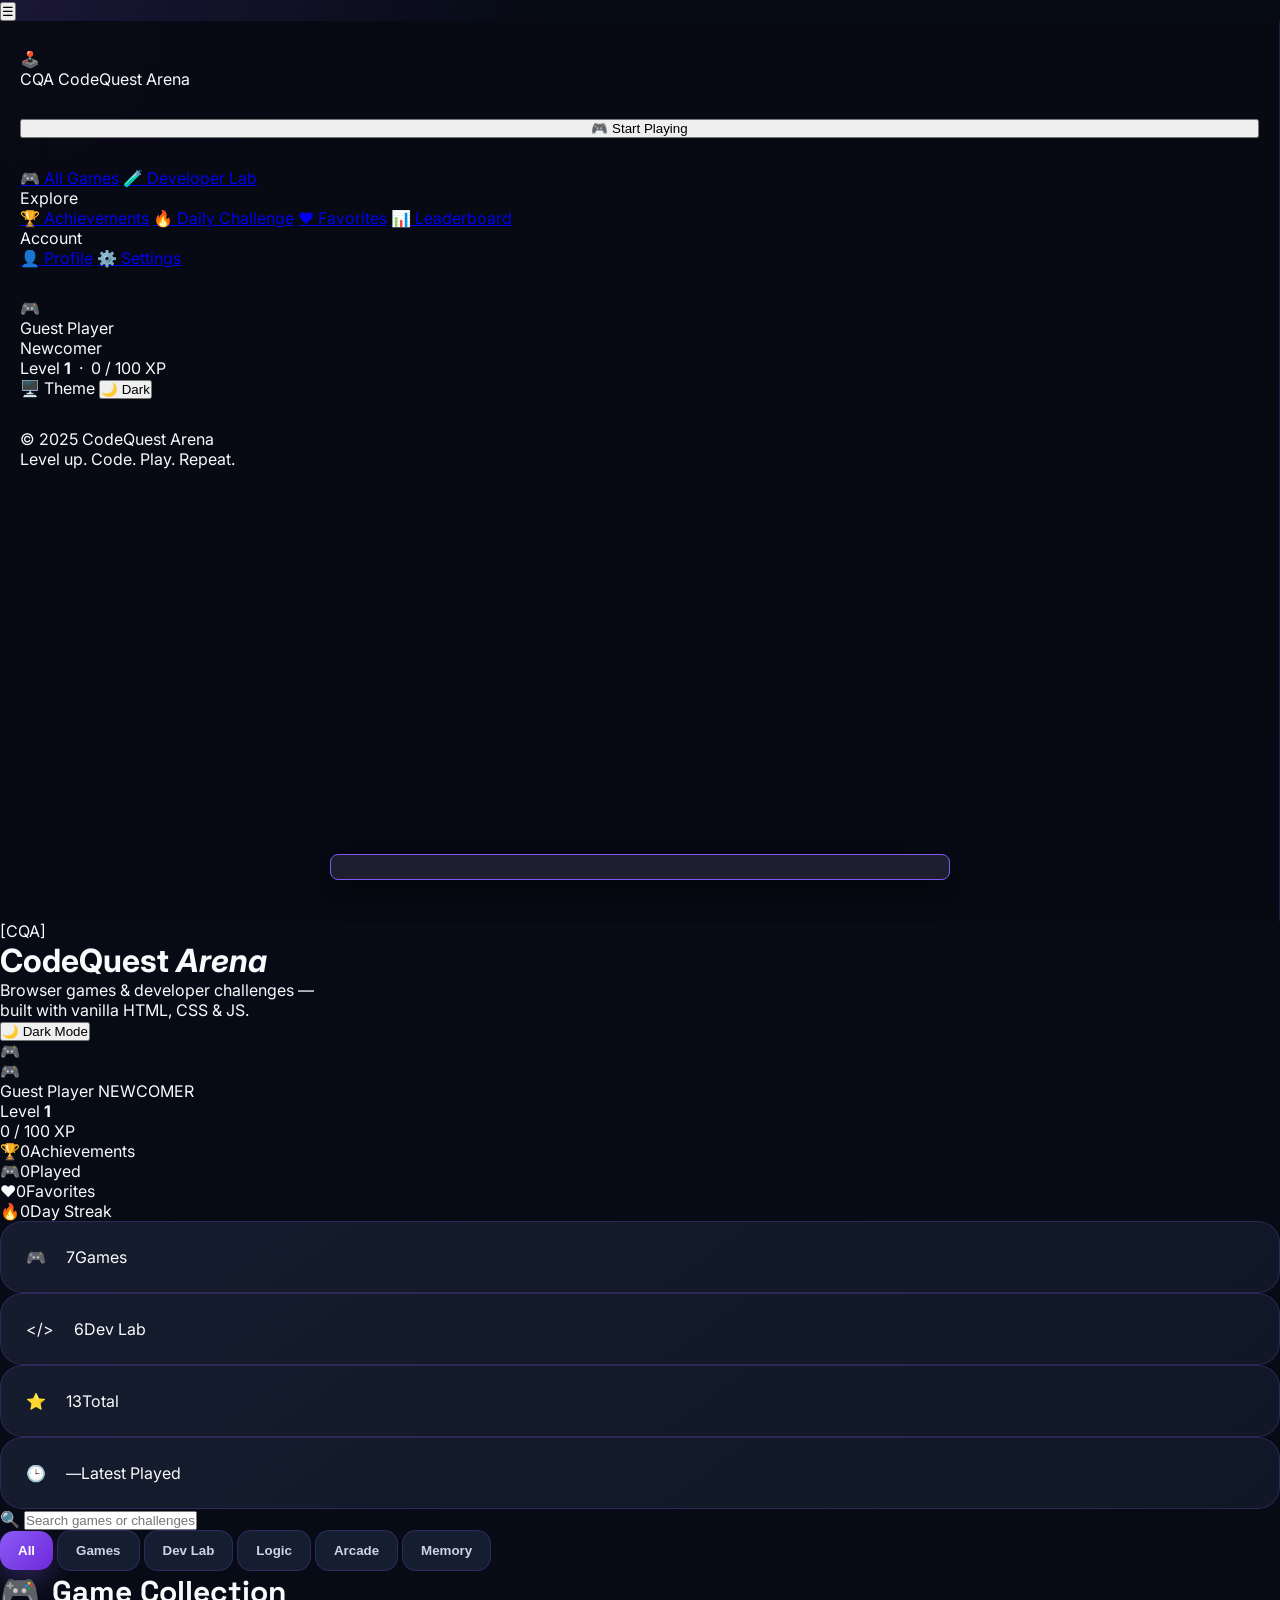
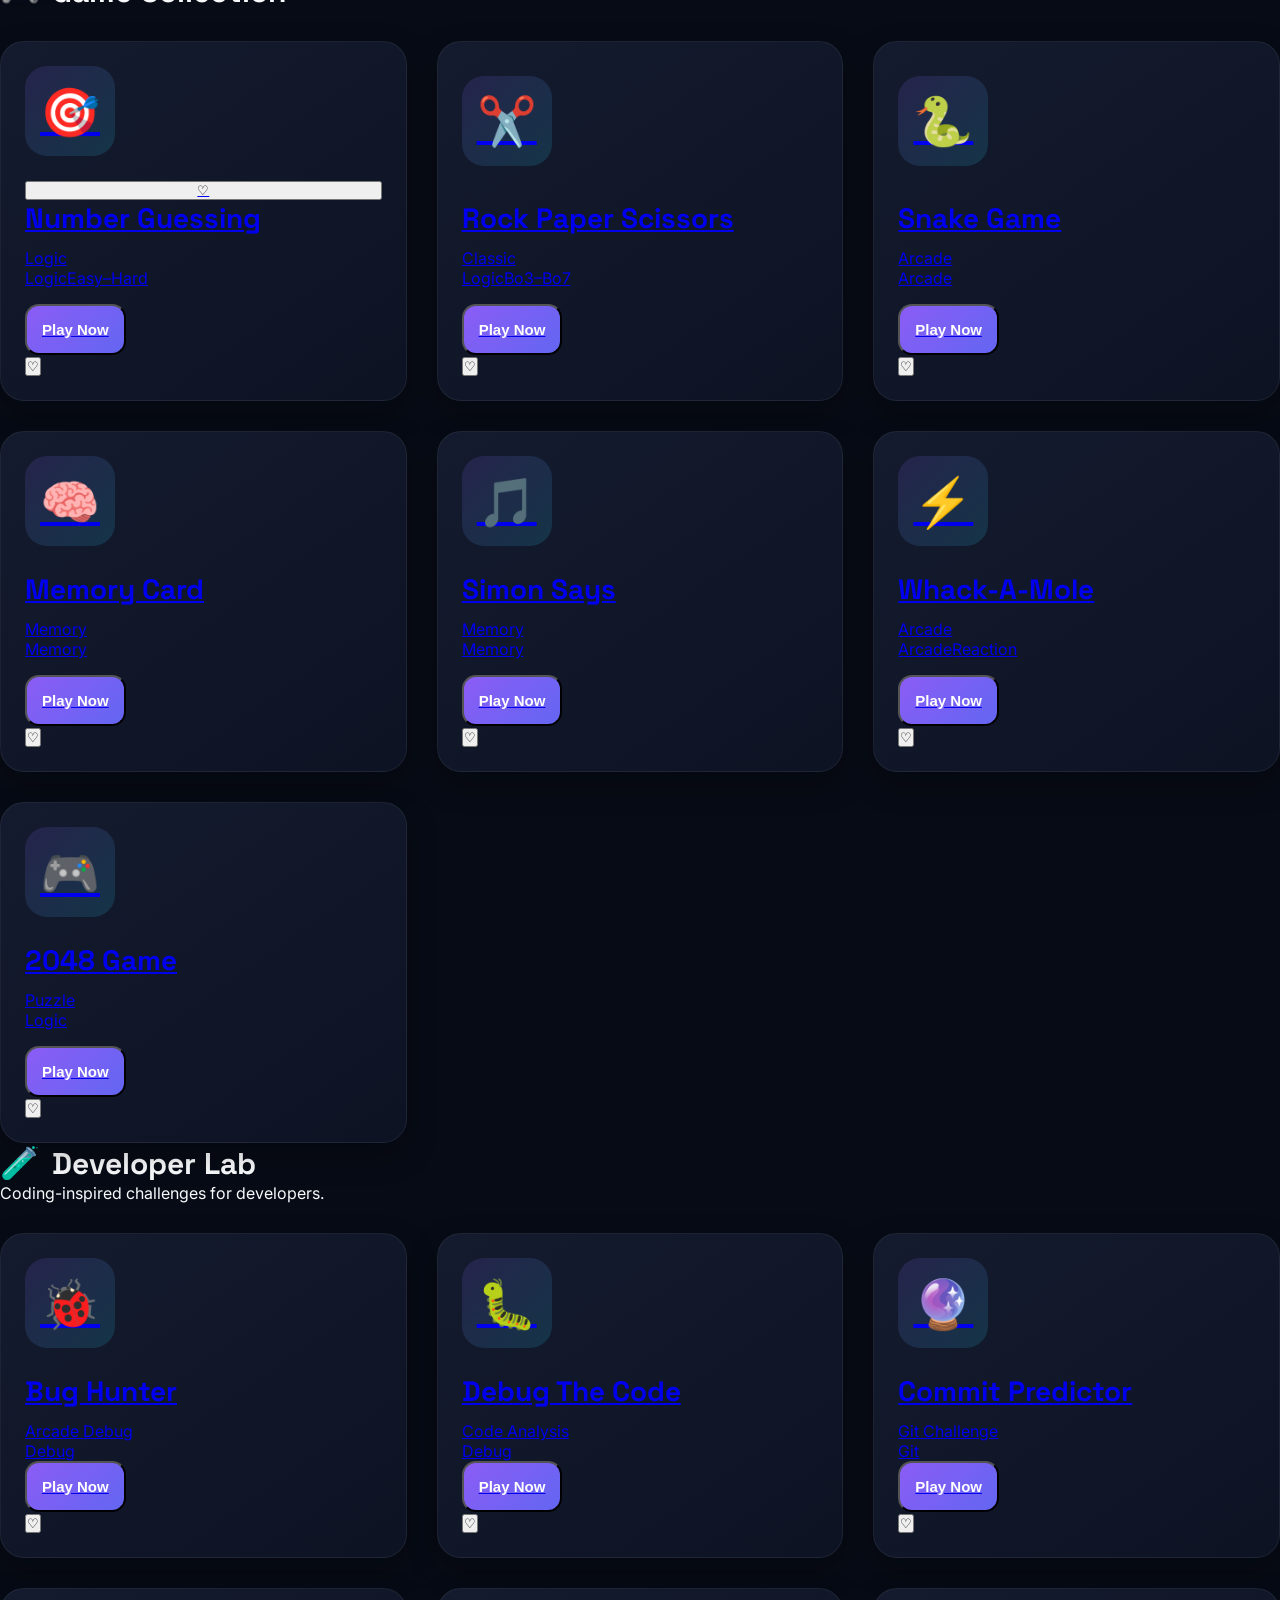
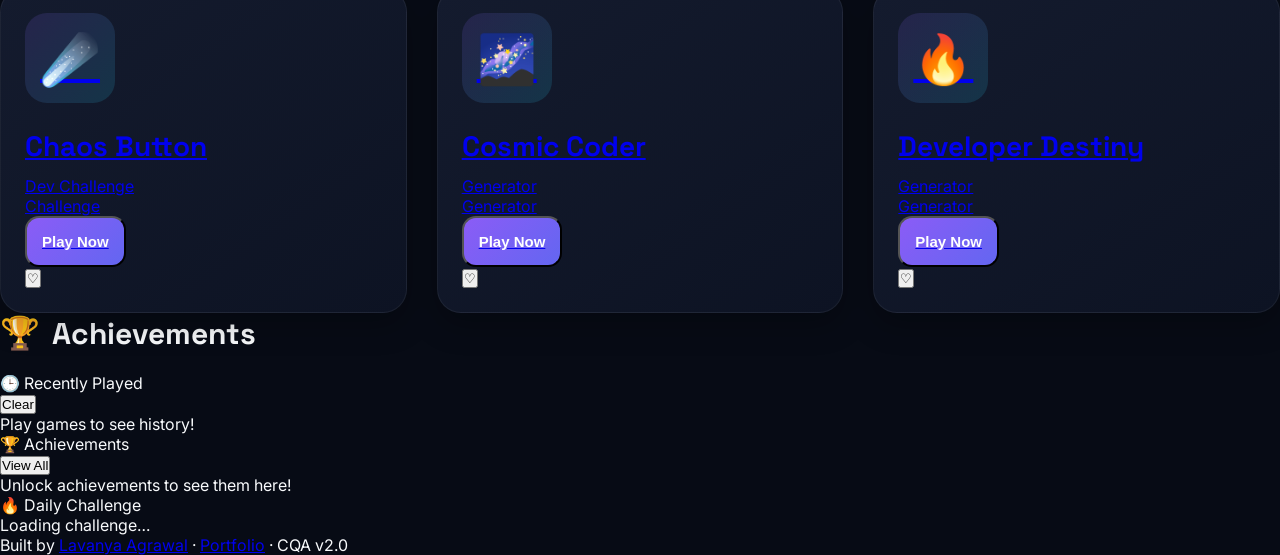
==== commit 8d9311f0: "refactor(css): remove duplicate styles, organize sections, and improve responsiveness" ====
--- a/index.html
+++ b/index.html
@@ -1,1191 +1,431 @@
 <!DOCTYPE html>
 <html lang="en" data-theme="dark">
-
 <head>
-    <meta charset="UTF-8">
-    <meta name="viewport" content="width=device-width, initial-scale=1.0">
-
-    <title>CodeQuest Arena | Lavanya Agrawal</title>
-
-    <meta name="description"
-        content="Play JavaScript games, improve coding skills, solve developer challenges and level up your frontend journey.">
-
-    <link rel="preconnect" href="https://fonts.googleapis.com">
-    <link rel="preconnect" href="https://fonts.gstatic.com" crossorigin>
-
-    <link
-        href="https://fonts.googleapis.com/css2?family=Space+Grotesk:wght@400;500;600;700&family=Space+Mono:wght@400;700&display=swap"
-        rel="stylesheet">
-
-    <link rel="stylesheet" href="style.css">
+  <meta charset="UTF-8"/>
+  <meta name="viewport" content="width=device-width, initial-scale=1.0"/>
+  <title>CodeQuest Arena · Browser Gaming Platform</title>
+  <meta name="description" content="CodeQuest Arena — browser games, XP, achievements & daily challenges."/>
+  <link rel="preconnect" href="https://fonts.googleapis.com"/>
+  <link href="https://fonts.googleapis.com/css2?family=Space+Grotesk:wght@400;500;600;700;800&family=Space+Mono:wght@400;700&display=swap" rel="stylesheet"/>
+  <link rel="stylesheet" href="style.css"/>
 </head>
-
 <body>
 
-    <!-- Ambient Background -->
-
-    <div class="ambient-grid"></div>
-
-    <div class="ambient-blob b1"></div>
-
-    <div class="ambient-blob b2"></div>
-
-    <main class="page">
-
-        <!-- ========================================= -->
-        <!-- HERO -->
-        <!-- ========================================= -->
-
-        <header class="hero">
-
-            <nav class="navbar">
-
-                <div class="logo">
-
-                    <span class="logo-box">CQA</span>
-
-                    <span>CodeQuest Arena</span>
-
-                </div>
-
-                <div class="nav-links">
-
-                    <a href="#gamesGrid">Games</a>
-
-                    <a href="#developerLab">Developer Lab</a>
-
-                    <a href="#achievementContainer">Achievements</a>
-
-                </div>
-
-                <button id="themeToggle" class="theme-btn">
-
-                    🌙
-
-                </button>
-
-            </nav>
-
-            <div class="hero-content">
-
-                <div class="hero-left">
-
-                    <span class="hero-tag">
-
-                        🚀 JavaScript Gaming Platform
-
-                    </span>
-
-                    <h1>
-
-                        Play.<br>
-
-                        Learn.<br>
-
-                        Build.
-
-                    </h1>
-
-                    <p>
-
-                        Explore interactive JavaScript games, sharpen your
-                        programming skills, earn achievements and level up
-                        your coding journey—all inside one modern gaming arena.
-
-                    </p>
-
-                    <div class="hero-buttons">
-
-                        <a href="#gamesGrid" class="primary-btn">
-
-                            🎮 Explore Games
-
-                        </a>
-
-                        <a href="#developerLab" class="secondary-btn">
-
-                            💻 Developer Lab
-
-                        </a>
-
-                    </div>
-
-                </div>
-
-                <div class="hero-right">
-
-                    <div class="featured-card">
-
-                        <div class="featured-label">
-
-                            🔥 Featured Challenge
-
-                        </div>
-
-                        <div class="featured-icon">
-
-                            ☄️
-
-                        </div>
-
-                        <h2>Chaos Button</h2>
-
-                        <p>
-
-                            One click. One random coding challenge.
-                            Improve your JavaScript every day.
-
-                        </p>
-
-                        <a href="Developer-Lab/Chaos-Button/index.html"
-                            class="launch-btn">
-
-                            Launch →
-
-                        </a>
-
-                    </div>
-
-                </div>
-
-            </div>
-
-        </header>
-
-        <!-- ========================================= -->
-        <!-- PLAYER DASHBOARD -->
-        <!-- ========================================= -->
-
-        <section id="profile" class="dashboard">
-
-            <div class="dashboard-left">
-
-                <div class="profile-avatar">
-
-                    👩‍💻
-
-                </div>
-
-                <div>
-
-                    <h2>Lavanya Agrawal</h2>
-
-                    <p class="player-rank">
-
-                        Level
-
-                        <span id="levelNum">1</span>
-
-                        •
-
-                        <span id="playerTitle">
-
-                            Explorer
-
-                        </span>
-
-                    </p>
-
-                    <div class="xp-bar">
-
-                        <div class="xp-fill"
-                            id="xpFill">
-
-                        </div>
-
-                    </div>
-
-                    <small id="xpVal">
-
-                        0 / 100 XP
-
-                    </small>
-
-                </div>
-
-            </div>
-
-            <div class="dashboard-right">
-
-                <div class="stat-box">
-
-                    <h3 id="gamesPlayedCount">
-
-                        0
-
-                    </h3>
-
-                    <p>
-
-                        Games Played
-
-                    </p>
-
-                </div>
-
-                <div class="stat-box">
-
-                    <h3 id="favCount">
-
-                        0
-
-                    </h3>
-
-                    <p>
-
-                        Favorites
-
-                    </p>
-
-                </div>
-
-                <div class="stat-box">
-
-                    <h3 id="achieveCount">
-
-                        0
-
-                    </h3>
-
-                    <p>
-
-                        Achievements
-
-                    </p>
-
-                </div>
-
-                <div class="stat-box">
-
-                    <h3 id="streakCount">
-
-                        7
-
-                    </h3>
-
-                    <p>
-
-                        Day Streak
-
-                    </p>
-
-                </div>
-
-            </div>
-
-        </section>
-
-                <!-- ========================================= -->
-        <!-- ACHIEVEMENTS -->
-        <!-- ========================================= -->
-
-        <section class="achieve-section">
-
-            <h2 class="section-title">
-
-                🏆 Achievements
-
-            </h2>
-
-            <p class="section-sub">
-
-                Unlock badges as you play games and complete coding challenges.
-
-            </p>
-
-            <div class="achieve-grid"
-                 id="achievementContainer">
-
-            </div>
-
-        </section>
-
-
-
-        <!-- ========================================= -->
-        <!-- SEARCH + FILTER -->
-        <!-- ========================================= -->
-
-        <section class="search-filter-section">
-
-            <div class="search-wrap">
-
-                <span class="search-icon">
-
-                    🔍
-
-                </span>
-
-                <input
-                    id="searchInput"
-                    class="search-input"
-                    type="text"
-                    placeholder="Search games or developer challenges..."
-                >
-
-                <button
-                    id="searchClear"
-                    class="search-clear hidden">
-
-                    ✕
-
-                </button>
-
-            </div>
-
-
-            <div class="filter-row">
-
-                <button class="filter-btn active"
-                        data-filter="all">
-
-                    All
-
-                    <span id="fc-all"
-                          class="filter-count"></span>
-
-                </button>
-
-                <button class="filter-btn"
-                        data-filter="games">
-
-                    Games
-
-                    <span id="fc-games"
-                          class="filter-count"></span>
-
-                </button>
-
-                <button class="filter-btn"
-                        data-filter="developer">
-
-                    Developer Lab
-
-                    <span id="fc-developer"
-                          class="filter-count"></span>
-
-                </button>
-
-                <button class="filter-btn"
-                        data-filter="logic">
-
-                    Logic
-
-                    <span id="fc-logic"
-                          class="filter-count"></span>
-
-                </button>
-
-                <button class="filter-btn"
-                        data-filter="arcade">
-
-                    Arcade
-
-                    <span id="fc-arcade"
-                          class="filter-count"></span>
-
-                </button>
-
-                <button class="filter-btn"
-                        data-filter="memory">
-
-                    Memory
-
-                    <span id="fc-memory"
-                          class="filter-count"></span>
-
-                </button>
-
-            </div>
-
-            <div
-                id="noResults"
-                class="no-results hidden">
-
-                <span>😔</span>
-
-                <p>
-
-                    No games found.
-
-                </p>
-
-            </div>
-
-        </section>
-
-
-
-        <!-- ========================================= -->
-        <!-- GAMES -->
-        <!-- ========================================= -->
-
-        <section>
-
-            <h2 class="section-title">
-
-                🎮 Games Collection
-
-            </h2>
-
-            <div class="game-grid"
-                 id="gamesGrid">
-
-
-                <!-- Number Guessing -->
-
-                <a
-                    href="Number-Guessing-Game/"
-                    class="game-card"
-                    data-id="numguess"
-                    data-category="games logic"
-                    data-name="number guessing">
-
-                    <button class="fav-btn"
-                            data-id="numguess">
-
-                        ♡
-
-                    </button>
-
-                    <div class="game-icon">
-
-                        🎯
-
-                    </div>
-
-                    <h3>
-
-                        Number Guessing
-
-                    </h3>
-
-                    <p class="game-desc">
-
-                        Guess the hidden number with smart hints.
-
-                    </p>
-
-                    <div class="card-meta">
-
-                        <span class="game-tag tag-logic">
-
-                            Logic
-
-                        </span>
-
-                        <span class="game-tag tag-diff">
-
-                            Easy
-
-                        </span>
-
-                    </div>
-
-                    <span class="play-btn">
-
-                        ▶ Play
-
-                    </span>
-
-                </a>
-
-
-
-                <!-- Rock Paper Scissors -->
-
-                <a
-                    href="Rock-Paper-Scissors/"
-                    class="game-card"
-                    data-id="rps"
-                    data-category="games arcade"
-                    data-name="rock paper scissors">
-
-                    <button class="fav-btn"
-                            data-id="rps">
-
-                        ♡
-
-                    </button>
-
-                    <div class="game-icon">
-
-                        ✂️
-
-                    </div>
-
-                    <h3>
-
-                        Rock Paper Scissors
-
-                    </h3>
-
-                    <p class="game-desc">
-
-                        Beat the computer in the classic battle.
-
-                    </p>
-
-                    <div class="card-meta">
-
-                        <span class="game-tag tag-arcade">
-
-                            Arcade
-
-                        </span>
-
-                        <span class="game-tag tag-diff">
-
-                            Medium
-
-                        </span>
-
-                    </div>
-
-                    <span class="play-btn">
-
-                        ▶ Play
-
-                    </span>
-
-                </a>
-
-
-
-                <!-- Snake -->
-
-                <a
-                    href="Snake-Game/"
-                    class="game-card"
-                    data-id="snake"
-                    data-category="games arcade"
-                    data-name="snake">
-
-                    <button class="fav-btn"
-                            data-id="snake">
-
-                        ♡
-
-                    </button>
-
-                    <div class="game-icon">
-
-                        🐍
-
-                    </div>
-
-                    <h3>
-
-                        Snake Game
-
-                    </h3>
-
-                    <p class="game-desc">
-
-                        Eat food, grow longer and survive.
-
-                    </p>
-
-                    <div class="card-meta">
-
-                        <span class="game-tag tag-arcade">
-
-                            Arcade
-
-                        </span>
-
-                        <span class="game-tag tag-diff">
-
-                            Medium
-
-                        </span>
-
-                    </div>
-
-                    <span class="play-btn">
-
-                        ▶ Play
-
-                    </span>
-
-                </a>
-
-
-
-                <!-- Memory Game -->
-
-                <a
-                    href="Memory-Game/"
-                    class="game-card"
-                    data-id="memory"
-                    data-category="games memory"
-                    data-name="memory">
-
-                    <button class="fav-btn"
-                            data-id="memory">
-
-                        ♡
-
-                    </button>
-
-                    <div class="game-icon">
-
-                        🧠
-
-                    </div>
-
-                    <h3>
-
-                        Memory Game
-
-                    </h3>
-
-                    <p class="game-desc">
-
-                        Match all pairs using your memory.
-
-                    </p>
-
-                    <div class="card-meta">
-
-                        <span class="game-tag tag-memory">
-
-                            Memory
-
-                        </span>
-
-                        <span class="game-tag tag-diff">
-
-                            Easy
-
-                        </span>
-
-                    </div>
-
-                    <span class="play-btn">
-
-                        ▶ Play
-
-                    </span>
-
-                </a>
-
-
-
-                <!-- Simon -->
-
-                <a
-                    href="Simon-Game/"
-                    class="game-card"
-                    data-id="simon"
-                    data-category="games memory"
-                    data-name="simon">
-
-                    <button class="fav-btn"
-                            data-id="simon">
-
-                        ♡
-
-                    </button>
-
-                    <div class="game-icon">
-
-                        🎵
-
-                    </div>
-
-                    <h3>
-
-                        Simon Game
-
-                    </h3>
-
-                    <p class="game-desc">
-
-                        Repeat the sequence correctly.
-
-                    </p>
-
-                    <div class="card-meta">
-
-                        <span class="game-tag tag-memory">
-
-                            Memory
-
-                        </span>
-
-                        <span class="game-tag tag-diff">
-
-                            Hard
-
-                        </span>
-
-                    </div>
-
-                    <span class="play-btn">
-
-                        ▶ Play
-
-                    </span>
-
-                </a>
-
-
-
-                <!-- Whack a Mole -->
-
-                <a
-                    href="Whack-a-Mole/"
-                    class="game-card"
-                    data-id="mole"
-                    data-category="games arcade"
-                    data-name="whack">
-
-                    <button class="fav-btn"
-                            data-id="mole">
-
-                        ♡
-
-                    </button>
-
-                    <div class="game-icon">
-
-                        🔨
-
-                    </div>
-
-                    <h3>
-
-                        Whack-a-Mole
-
-                    </h3>
-
-                    <p class="game-desc">
-
-                        Hit every mole before it disappears.
-
-                    </p>
-
-                    <div class="card-meta">
-
-                        <span class="game-tag tag-arcade">
-
-                            Arcade
-
-                        </span>
-
-                        <span class="game-tag tag-diff">
-
-                            Hard
-
-                        </span>
-
-                    </div>
-
-                    <span class="play-btn">
-
-                        ▶ Play
-
-                    </span>
-
-                </a>
-
-
-
-                <!-- 2048 -->
-
-                <a
-                    href="2048/"
-                    class="game-card"
-                    data-id="2048"
-                    data-category="games logic"
-                    data-name="2048">
-
-                    <button class="fav-btn"
-                            data-id="2048">
-
-                        ♡
-
-                    </button>
-
-                    <div class="game-icon">
-
-                        🔢
-
-                    </div>
-
-                    <h3>
-
-                        2048
-
-                    </h3>
-
-                    <p class="game-desc">
-
-                        Merge tiles strategically to reach 2048.
-
-                    </p>
-
-                    <div class="card-meta">
-
-                        <span class="game-tag tag-logic">
-
-                            Logic
-
-                        </span>
-
-                        <span class="game-tag tag-diff">
-
-                            Hard
-
-                        </span>
-
-                    </div>
-
-                    <span class="play-btn">
-
-                        ▶ Play
-
-                    </span>
-
-                </a>
-
-            </div>
-
-        </section>
-
-                <!-- ========================================= -->
-        <!-- DEVELOPER LAB -->
-        <!-- ========================================= -->
-
-        <section id="developerLab">
-
-            <h2 class="section-title">
-
-                💻 Developer Lab
-
-            </h2>
-
-            <p class="section-sub">
-
-                Practice real frontend development with interactive coding challenges.
-
-            </p>
-
-            <div class="game-grid">
-
-                <!-- Bug Hunter -->
-
-                <a
-                    href="Developer-Lab/Bug-Hunter/index.html"
-                    class="game-card dev-card"
-                    data-id="bughunter"
-                    data-category="developer"
-                    data-name="bug hunter javascript debug">
-
-                    <button class="fav-btn"
-                            data-id="bughunter">
-
-                        ♡
-
-                    </button>
-
-                    <div class="game-icon">
-
-                        🐞
-
-                    </div>
-
-                    <h3>
-
-                        Bug Hunter
-
-                    </h3>
-
-                    <p class="game-desc">
-
-                        Find JavaScript bugs before time runs out.
-
-                    </p>
-
-                    <div class="card-meta">
-
-                        <span class="game-tag tag-debug">
-
-                            Debug
-
-                        </span>
-
-                        <span class="game-tag tag-diff">
-
-                            Medium
-
-                        </span>
-
-                    </div>
-
-                    <span class="play-btn">
-
-                        🚀 Launch
-
-                    </span>
-
-                </a>
-
-
-
-                <!-- Chaos Button -->
-
-                <a
-                    href="Developer-Lab/Chaos-Button/index.html"
-                    class="game-card dev-card"
-                    data-id="chaos"
-                    data-category="developer"
-                    data-name="chaos button random challenge">
-
-                    <button class="fav-btn"
-                            data-id="chaos">
-
-                        ♡
-
-                    </button>
-
-                    <div class="game-icon">
-
-                        ☄️
-
-                    </div>
-
-                    <h3>
-
-                        Chaos Button
-
-                    </h3>
-
-                    <p class="game-desc">
-
-                        Receive a random coding challenge instantly.
-
-                    </p>
-
-                    <div class="card-meta">
-
-                        <span class="game-tag tag-generator">
-
-                            Challenge
-
-                        </span>
-
-                        <span class="game-tag tag-diff">
-
-                            Random
-
-                        </span>
-
-                    </div>
-
-                    <span class="play-btn">
-
-                        🚀 Launch
-
-                    </span>
-
-                </a>
-
-
-
-                <!-- Commit Generator -->
-
-                <a
-                    href="Developer-Lab/Commit-Generator/index.html"
-                    class="game-card dev-card"
-                    data-id="commit"
-                    data-category="developer"
-                    data-name="git commit generator">
-
-                    <button class="fav-btn"
-                            data-id="commit">
-
-                        ♡
-
-                    </button>
-
-                    <div class="game-icon">
-
-                        🌱
-
-                    </div>
-
-                    <h3>
-
-                        Commit Generator
-
-                    </h3>
-
-                    <p class="game-desc">
-
-                        Generate clean Git commit messages instantly.
-
-                    </p>
-
-                    <div class="card-meta">
-
-                        <span class="game-tag tag-git">
-
-                            Git
-
-                        </span>
-
-                        <span class="game-tag tag-diff">
-
-                            Utility
-
-                        </span>
-
-                    </div>
-
-                    <span class="play-btn">
-
-                        🚀 Open
-
-                    </span>
-
-                </a>
-
-            </div>
-
-        </section>
-
-
-
-
-
-        <!-- ========================================= -->
-        <!-- FOOTER -->
-        <!-- ========================================= -->
-
-        <footer class="hub-footer">
-
-            <h3>
-
-                CodeQuest Arena
-
-            </h3>
-
-            <p>
-
-                Designed & Developed by
-
-                <strong>
-
-                    Lavanya Agrawal
-
-                </strong>
-
-            </p>
-
-            <p>
-
-                JavaScript • HTML • CSS • Frontend Projects
-
-            </p>
-
-            <div class="footer-links">
-
-                <a
-                    href="https://github.com/lavanyaag23"
-                    target="_blank">
-
-                    GitHub
-
-                </a>
-
-                <a
-                    href="https://lavanyaagrawal.vercel.app"
-                    target="_blank">
-
-                    Portfolio
-
-                </a>
-
-                <a
-                    href="https://www.linkedin.com/"
-                    target="_blank">
-
-                    LinkedIn
-
-                </a>
-
-            </div>
-
-            <small>
-
-                © 2026 CodeQuest Arena • All Rights Reserved
-
-            </small>
-
-        </footer>
-
-    </main>
-
-
-
-
-
-    <!-- Toast -->
-
-    <div
-        id="toast"
-        class="toast">
-
-    </div>
-
-
-
-
-
-    <!-- Achievement Popup -->
-
-    <div
-        id="achievementPopup"
-        class="achieve-popup hidden">
-
-        <div class="ap-icon">
-
-            🏆
-
-        </div>
-
-        <div>
-
-            <div class="ap-label">
-
-                Achievement Unlocked
-
-            </div>
-
-            <div
-                id="popupTitle"
-                class="ap-name">
-
-            </div>
-
-            <div
-                id="popupXP"
-                class="ap-xp">
-
-            </div>
-
-        </div>
-
-    </div>
-
-
-
-
-
-    <script src="script.js"></script>
-
+  <!-- Toasts + popups (outside sidebar/page) -->
+  <div class="toast" id="toast"></div>
+  <div class="achieve-popup hidden" id="achievePopup">
+    <div class="ap-icon" id="apIcon"></div>
+    <div><p class="ap-label">Achievement Unlocked!</p><p class="ap-name" id="apName"></p><p class="ap-xp" id="apXp"></p></div>
+  </div>
+  <div id="xpFloats" aria-hidden="true"></div>
+
+  <!-- Mobile hamburger -->
+  <button class="menu-toggle" id="menuToggle" aria-label="Open menu">☰</button>
+  <div class="sidebar-overlay hidden" id="sidebarOverlay"></div>
+
+  <!-- ══════════════════════════════════════
+       SIDEBAR
+  ══════════════════════════════════════ -->
+  <aside class="sidebar" id="sidebar">
+
+    <div class="sidebar-logo">
+      <div class="sidebar-logo-icon">🕹️</div>
+      <div class="sidebar-logo-text">
+        <span class="sidebar-logo-abbr">CQA</span>
+        <span class="sidebar-logo-name">CodeQuest Arena</span>
+      </div>
+    </div>
+
+    <button class="sidebar-cta" id="sidebarCta">🎮 Start Playing</button>
+
+    <nav class="sidebar-nav">
+      <a class="nav-link active" href="#" data-scroll="gamesGrid"><span class="nav-icon">🎮</span> All Games</a>
+      <a class="nav-link" href="#" data-scroll="devGrid"><span class="nav-icon">🧪</span> Developer Lab</a>
+
+      <p class="nav-section-label">Explore</p>
+      <a class="nav-link" href="#" data-scroll="achievementContainer"><span class="nav-icon">🏆</span> Achievements</a>
+      <a class="nav-link" href="#" data-scroll="dailyPanel"><span class="nav-icon">🔥</span> Daily Challenge</a>
+      <a class="nav-link" href="#" data-scroll="favSection"><span class="nav-icon">❤️</span> Favorites</a>
+      <a class="nav-link" href="#" data-scroll="lbSection"><span class="nav-icon">📊</span> Leaderboard</a>
+
+      <p class="nav-section-label">Account</p>
+      <a class="nav-link" href="#" id="navProfile"><span class="nav-icon">👤</span> Profile</a>
+      <a class="nav-link" href="#" id="navSettings"><span class="nav-icon">⚙️</span> Settings</a>
+    </nav>
+
+    <!-- mini profile bottom -->
+    <div class="sidebar-profile">
+      <div class="sidebar-profile-card">
+        <div class="sidebar-profile-top">
+          <div class="sidebar-avatar" id="sidebarAvatar">🎮</div>
+          <div>
+            <div class="sidebar-player-name" id="sidebarName">Guest Player</div>
+            <div class="sidebar-player-title" id="sidebarTitle">Newcomer</div>
+          </div>
+        </div>
+        <div class="sidebar-level">Level <strong id="sidebarLevel">1</strong> &nbsp;·&nbsp; <span id="sidebarXpNums">0 / 100 XP</span></div>
+        <div class="sidebar-xp-track"><div class="sidebar-xp-fill" id="sidebarXpFill" style="width:0%"></div></div>
+        <div class="sidebar-theme-row">
+          <span class="sidebar-theme-label">🖥️ Theme</span>
+          <button class="sidebar-theme-btn" id="themeToggle"><span class="theme-icon">🌙</span> Dark</button>
+        </div>
+      </div>
+    </div>
+
+    <p class="sidebar-copy">© 2025 CodeQuest Arena<br/>Level up. Code. Play. Repeat.</p>
+  </aside>
+
+  <!-- ══════════════════════════════════════
+       MAIN PAGE
+  ══════════════════════════════════════ -->
+  <main class="page">
+
+    <!-- HEADER -->
+    <header class="hub-header">
+      <div class="header-left">
+        <div class="brand"><span class="lb">[</span><span class="brand-name">CQA</span><span class="lb">]</span></div>
+        <h1 class="hub-title">CodeQuest <em>Arena</em></h1>
+        <p class="hub-sub">Browser games &amp; developer challenges —<br/>built with vanilla HTML, CSS &amp; JS.</p>
+      </div>
+      <div class="header-right">
+        <button class="theme-btn" id="themeToggleTop"><span class="theme-icon">🌙</span> Dark Mode</button>
+        <div class="header-decor">
+          <div class="decor-controller">🎮</div>
+          <div class="decor-dot decor-dot-1"></div>
+          <div class="decor-dot decor-dot-2"></div>
+          <div class="decor-sq decor-sq-1"></div>
+          <div class="decor-sq decor-sq-2"></div>
+        </div>
+      </div>
+    </header>
+
+    <!-- PLAYER DASHBOARD -->
+    <section class="player-dashboard" aria-label="Player dashboard">
+      <div class="pd-avatar" id="pdAvatar" title="Change avatar">🎮</div>
+      <div class="pd-info">
+        <div class="pd-name-row">
+          <span class="pd-name" id="pdName">Guest Player</span>
+          <span class="pd-title-badge" id="pdTitle">NEWCOMER</span>
+        </div>
+        <div class="pd-level-xp">
+          Level <strong id="pdLevel">1</strong>
+          <div class="pd-xp-track"><div class="pd-xp-fill" id="pdXpFill" style="width:0%"></div></div>
+          <span class="pd-xp-nums" id="pdXpNums">0 / 100 XP</span>
+        </div>
+      </div>
+      <div class="pd-stats">
+        <div class="pd-chip"><span class="pd-chip-icon">🏆</span><span class="pd-chip-val" id="pdAchieve">0</span><span class="pd-chip-lbl">Achievements</span></div>
+        <div class="pd-chip"><span class="pd-chip-icon">🎮</span><span class="pd-chip-val" id="pdPlayed">0</span><span class="pd-chip-lbl">Played</span></div>
+        <div class="pd-chip"><span class="pd-chip-icon">❤️</span><span class="pd-chip-val" id="pdFavs">0</span><span class="pd-chip-lbl">Favorites</span></div>
+        <div class="pd-chip"><span class="pd-chip-icon">🔥</span><span class="pd-chip-val" id="pdStreak">0</span><span class="pd-chip-lbl">Day Streak</span></div>
+      </div>
+    </section>
+
+    <!-- STATS ROW -->
+    <div class="stats-row">
+      <div class="stat-card"><div class="stat-card-icon sci-purple">🎮</div><div class="stat-text"><span class="stat-num" id="gamesCount">7</span><span class="stat-lbl">Games</span></div></div>
+      <div class="stat-card"><div class="stat-card-icon sci-cyan">&lt;/&gt;</div><div class="stat-text"><span class="stat-num" id="devCount">6</span><span class="stat-lbl">Dev Lab</span></div></div>
+      <div class="stat-card"><div class="stat-card-icon sci-orange">⭐</div><div class="stat-text"><span class="stat-num" id="totalCount">13</span><span class="stat-lbl">Total</span></div></div>
+      <div class="stat-card"><div class="stat-card-icon sci-green">🕒</div><div class="stat-text"><span class="stat-num" id="latestPlayed" style="font-size:.95rem">—</span><span class="stat-lbl">Latest Played</span></div></div>
+    </div>
+
+    <!-- CONTINUE PLAYING -->
+    <section class="recent-section hidden" id="recentSection" aria-label="Continue playing">
+      <div class="section-title-row">
+        <h2 class="section-title"><span class="stitle-icon">🕒</span> Continue Playing</h2>
+        <button class="clear-btn" id="clearRecent">✕ Clear</button>
+      </div>
+      <div class="recent-row" id="recentRow"></div>
+    </section>
+
+    <!-- FAVORITES -->
+    <section class="fav-section hidden" id="favSection" aria-label="Favorites">
+      <h2 class="section-title"><span class="stitle-icon">❤️</span> Favorites</h2>
+      <div class="mini-cards-row" id="favRow"></div>
+    </section>
+
+    <!-- SEARCH + FILTER -->
+    <section class="search-filter-section" aria-label="Search and filter">
+      <div class="search-wrap">
+        <span class="search-icon">🔍</span>
+        <input type="text" id="searchInput" class="search-input" placeholder="Search games or challenges…" autocomplete="off"/>
+        <button class="search-clear hidden" id="searchClear">✕</button>
+      </div>
+      <div class="filter-row">
+        <button class="filter-btn active" data-filter="all">All <span class="filter-count" id="fc-all"></span></button>
+        <button class="filter-btn" data-filter="games">Games <span class="filter-count" id="fc-games"></span></button>
+        <button class="filter-btn" data-filter="developer">Dev Lab <span class="filter-count" id="fc-developer"></span></button>
+        <button class="filter-btn" data-filter="logic">Logic <span class="filter-count" id="fc-logic"></span></button>
+        <button class="filter-btn" data-filter="arcade">Arcade <span class="filter-count" id="fc-arcade"></span></button>
+        <button class="filter-btn" data-filter="memory">Memory <span class="filter-count" id="fc-memory"></span></button>
+      </div>
+      <div class="no-results hidden" id="noResults"><span>😔</span><p>No games found.</p></div>
+    </section>
+
+    <!-- GAMES GRID -->
+    <section aria-label="Games">
+      <h2 class="section-title" id="gamesTitle"><span class="stitle-icon">🎮</span> Game Collection</h2>
+      <div class="game-grid" id="gamesGrid">
+
+        <a class="game-card" href="Number-Guessing-Game/" data-name="number guessing logic" data-category="games logic" data-id="numguess">
+          <div class="card-sweep"></div>
+          <div class="card-img"><div class="game-icon">🎯</div></div>
+          <button class="fav-btn" data-id="numguess" onclick="event.preventDefault();event.stopPropagation()">♡</button>
+          <div class="played-badge hidden" data-id="numguess">✓</div>
+          <div class="card-body">
+            <h3>Number Guessing</h3>
+            <span class="card-category">Logic</span>
+            <div class="card-meta"><span class="game-tag tag-logic">Logic</span><span class="game-tag tag-diff">Easy–Hard</span></div>
+            <div class="best-score" id="best-numguess"></div>
+            <div class="card-actions">
+              <button class="play-btn">Play Now</button>
+              <button class="card-fav-btn" data-id="numguess">♡</button>
+            </div>
+          </div>
+        </a>
+
+        <a class="game-card" href="Rock-Paper-Scissors/" data-name="rock paper scissors logic" data-category="games logic" data-id="rps">
+          <div class="card-sweep"></div>
+          <div class="card-img"><div class="game-icon">✂️</div></div>
+          <div class="played-badge hidden" data-id="rps">✓</div>
+          <div class="card-body">
+            <h3>Rock Paper Scissors</h3>
+            <span class="card-category">Classic</span>
+            <div class="card-meta"><span class="game-tag tag-logic">Logic</span><span class="game-tag tag-diff">Bo3–Bo7</span></div>
+            <div class="best-score" id="best-rps"></div>
+            <div class="card-actions">
+              <button class="play-btn">Play Now</button>
+              <button class="card-fav-btn" data-id="rps">♡</button>
+            </div>
+          </div>
+        </a>
+
+        <a class="game-card" href="Snake-Game/" data-name="snake game arcade" data-category="games arcade" data-id="snake">
+          <div class="card-sweep"></div>
+          <div class="card-img"><div class="game-icon">🐍</div></div>
+          <div class="played-badge hidden" data-id="snake">✓</div>
+          <div class="card-body">
+            <h3>Snake Game</h3>
+            <span class="card-category">Arcade</span>
+            <div class="card-meta"><span class="game-tag tag-arcade">Arcade</span></div>
+            <div class="best-score" id="best-snake"></div>
+            <div class="card-actions">
+              <button class="play-btn">Play Now</button>
+              <button class="card-fav-btn" data-id="snake">♡</button>
+            </div>
+          </div>
+        </a>
+
+        <a class="game-card" href="Memory-Card-Game/" data-name="memory card matching" data-category="games memory" data-id="memory">
+          <div class="card-sweep"></div>
+          <div class="card-img"><div class="game-icon">🧠</div></div>
+          <div class="played-badge hidden" data-id="memory">✓</div>
+          <div class="card-body">
+            <h3>Memory Card</h3>
+            <span class="card-category">Memory</span>
+            <div class="card-meta"><span class="game-tag tag-memory">Memory</span></div>
+            <div class="best-score" id="best-memory"></div>
+            <div class="card-actions">
+              <button class="play-btn">Play Now</button>
+              <button class="card-fav-btn" data-id="memory">♡</button>
+            </div>
+          </div>
+        </a>
+
+        <a class="game-card" href="Simon-Says-Game/" data-name="simon says memory" data-category="games memory" data-id="simon">
+          <div class="card-sweep"></div>
+          <div class="card-img"><div class="game-icon">🎵</div></div>
+          <div class="played-badge hidden" data-id="simon">✓</div>
+          <div class="card-body">
+            <h3>Simon Says</h3>
+            <span class="card-category">Memory</span>
+            <div class="card-meta"><span class="game-tag tag-memory">Memory</span></div>
+            <div class="best-score" id="best-simon"></div>
+            <div class="card-actions">
+              <button class="play-btn">Play Now</button>
+              <button class="card-fav-btn" data-id="simon">♡</button>
+            </div>
+          </div>
+        </a>
+
+        <a class="game-card" href="Whack-A-Mole/" data-name="whack a mole reaction arcade" data-category="games arcade" data-id="whack">
+          <div class="card-sweep"></div>
+          <div class="card-img"><div class="game-icon">⚡</div></div>
+          <div class="played-badge hidden" data-id="whack">✓</div>
+          <div class="card-body">
+            <h3>Whack-A-Mole</h3>
+            <span class="card-category">Arcade</span>
+            <div class="card-meta"><span class="game-tag tag-arcade">Arcade</span><span class="game-tag tag-reaction">Reaction</span></div>
+            <div class="best-score" id="best-whack"></div>
+            <div class="card-actions">
+              <button class="play-btn">Play Now</button>
+              <button class="card-fav-btn" data-id="whack">♡</button>
+            </div>
+          </div>
+        </a>
+
+        <a class="game-card" href="2048-Game/" data-name="2048 puzzle logic" data-category="games logic" data-id="2048">
+          <div class="card-sweep"></div>
+          <div class="card-img"><div class="game-icon">🎮</div></div>
+          <div class="played-badge hidden" data-id="2048">✓</div>
+          <div class="card-body">
+            <h3>2048 Game</h3>
+            <span class="card-category">Puzzle</span>
+            <div class="card-meta"><span class="game-tag tag-logic">Logic</span></div>
+            <div class="best-score" id="best-2048"></div>
+            <div class="card-actions">
+              <button class="play-btn">Play Now</button>
+              <button class="card-fav-btn" data-id="2048">♡</button>
+            </div>
+          </div>
+        </a>
+
+      </div>
+    </section>
+
+    <!-- DEV LAB -->
+    <section class="dev-lab-section" aria-label="Developer lab">
+      <h2 class="section-title"><span class="stitle-icon">🧪</span> Developer Lab</h2>
+      <p class="section-sub">Coding-inspired challenges for developers.</p>
+      <div class="game-grid" id="devGrid">
+
+        <a class="game-card" href="Developer-Lab/Bug-Hunter/index.html" data-name="bug hunter debug" data-category="developer" data-id="bughunter">
+          <div class="card-sweep"></div>
+          <div class="card-img"><div class="game-icon">🐞</div></div>
+          <div class="played-badge hidden" data-id="bughunter">✓</div>
+          <div class="card-body">
+            <h3>Bug Hunter</h3>
+            <span class="card-category">Arcade Debug</span>
+            <div class="card-meta"><span class="game-tag tag-debug">Debug</span></div>
+            <div class="card-actions"><button class="play-btn dev">Play Now</button><button class="card-fav-btn" data-id="bughunter">♡</button></div>
+          </div>
+        </a>
+
+        <a class="game-card" href="Developer-Lab/Debug-The-Code/index.html" data-name="debug the code" data-category="developer" data-id="debugcode">
+          <div class="card-sweep"></div>
+          <div class="card-img"><div class="game-icon">🐛</div></div>
+          <div class="played-badge hidden" data-id="debugcode">✓</div>
+          <div class="card-body">
+            <h3>Debug The Code</h3>
+            <span class="card-category">Code Analysis</span>
+            <div class="card-meta"><span class="game-tag tag-debug">Debug</span></div>
+            <div class="card-actions"><button class="play-btn dev">Play Now</button><button class="card-fav-btn" data-id="debugcode">♡</button></div>
+          </div>
+        </a>
+
+        <a class="game-card" href="Developer-Lab/Commit-Predictor/index.html" data-name="commit predictor git" data-category="developer" data-id="commitpredictor">
+          <div class="card-sweep"></div>
+          <div class="card-img"><div class="game-icon">🔮</div></div>
+          <div class="played-badge hidden" data-id="commitpredictor">✓</div>
+          <div class="card-body">
+            <h3>Commit Predictor</h3>
+            <span class="card-category">Git Challenge</span>
+            <div class="card-meta"><span class="game-tag tag-git">Git</span></div>
+            <div class="card-actions"><button class="play-btn dev">Play Now</button><button class="card-fav-btn" data-id="commitpredictor">♡</button></div>
+          </div>
+        </a>
+
+        <a class="game-card" href="Developer-Lab/Chaos-Button/index.html" data-name="chaos button challenge" data-category="developer" data-id="chaos">
+          <div class="card-sweep"></div>
+          <div class="card-img"><div class="game-icon">☄️</div></div>
+          <div class="played-badge hidden" data-id="chaos">✓</div>
+          <div class="card-body">
+            <h3>Chaos Button</h3>
+            <span class="card-category">Dev Challenge</span>
+            <div class="card-meta"><span class="game-tag tag-reaction">Challenge</span></div>
+            <div class="card-actions"><button class="play-btn dev">Play Now</button><button class="card-fav-btn" data-id="chaos">♡</button></div>
+          </div>
+        </a>
+
+        <a class="game-card" href="Developer-Lab/Cosmic-Coder-Generator/index.html" data-name="cosmic coder generator" data-category="developer" data-id="cosmic">
+          <div class="card-sweep"></div>
+          <div class="card-img"><div class="game-icon">🌌</div></div>
+          <div class="played-badge hidden" data-id="cosmic">✓</div>
+          <div class="card-body">
+            <h3>Cosmic Coder</h3>
+            <span class="card-category">Generator</span>
+            <div class="card-meta"><span class="game-tag tag-generator">Generator</span></div>
+            <div class="card-actions"><button class="play-btn dev">Play Now</button><button class="card-fav-btn" data-id="cosmic">♡</button></div>
+          </div>
+        </a>
+
+        <a class="game-card" href="Developer-Lab/Developer-Destiny/index.html" data-name="developer destiny generator" data-category="developer" data-id="destiny">
+          <div class="card-sweep"></div>
+          <div class="card-img"><div class="game-icon">🔥</div></div>
+          <div class="played-badge hidden" data-id="destiny">✓</div>
+          <div class="card-body">
+            <h3>Developer Destiny</h3>
+            <span class="card-category">Generator</span>
+            <div class="card-meta"><span class="game-tag tag-generator">Generator</span></div>
+            <div class="card-actions"><button class="play-btn dev">Play Now</button><button class="card-fav-btn" data-id="destiny">♡</button></div>
+          </div>
+        </a>
+
+      </div>
+    </section>
+
+    <!-- ACHIEVEMENTS -->
+    <section class="achieve-section" aria-label="Achievements">
+      <h2 class="section-title"><span class="stitle-icon">🏆</span> Achievements <span class="achieve-progress" id="achieveProgress"></span></h2>
+      <div class="achieve-grid" id="achievementContainer"></div>
+    </section>
+
+    <!-- BOTTOM 3 PANELS -->
+    <div class="bottom-panels">
+
+      <!-- Recently Played -->
+      <div class="panel" id="recentPanel">
+        <div class="panel-hdr">
+          <div class="panel-hdr-left"><span>🕒</span> Recently Played</div>
+          <button class="view-all-btn" id="clearRecent2">Clear</button>
+        </div>
+        <div id="recentPanelList"><p class="panel-empty">Play games to see history!</p></div>
+      </div>
+
+      <!-- Achievements panel -->
+      <div class="panel">
+        <div class="panel-hdr">
+          <div class="panel-hdr-left"><span>🏆</span> Achievements</div>
+          <button class="view-all-btn">View All</button>
+        </div>
+        <div id="achievePanelList"><p class="panel-empty">Unlock achievements to see them here!</p></div>
+      </div>
+
+      <!-- Daily Challenge -->
+      <div class="panel" id="dailyPanel">
+        <div class="panel-hdr">
+          <div class="panel-hdr-left"><span>🔥</span> Daily Challenge</div>
+          <span class="panel-hdr-timer" id="dailyTimer"></span>
+        </div>
+        <div id="dailyChallengeContent"><p class="panel-empty">Loading challenge…</p></div>
+      </div>
+
+    </div>
+
+    <!-- AVATAR MODAL -->
+    <div class="modal-overlay hidden" id="avatarModal">
+      <div class="modal-box">
+        <div class="modal-header"><h3>Choose Avatar</h3><button class="modal-close" id="avatarModalClose">✕</button></div>
+        <div class="avatar-grid" id="avatarGrid"></div>
+        <p class="avatar-hint">Some avatars unlock at higher levels!</p>
+      </div>
+    </div>
+
+    <!-- NAME MODAL -->
+    <div class="modal-overlay hidden" id="nameModal">
+      <div class="modal-box">
+        <div class="modal-header"><h3>Edit Player Name</h3><button class="modal-close" id="nameModalClose">✕</button></div>
+        <input type="text" id="nameInput" class="name-input" placeholder="Enter your name…" maxlength="20"/>
+        <button class="btn-primary" id="nameSave">Save Name</button>
+      </div>
+    </div>
+
+    <footer class="hub-footer">
+      <p>Built by <a href="https://github.com/lavanyaag23" target="_blank" rel="noopener">Lavanya Agrawal</a> · <a href="https://lavanyaagrawal.vercel.app" target="_blank" rel="noopener">Portfolio</a> · <span class="version-tag">CQA v2.0</span></p>
+    </footer>
+
+  </main>
+
+  <script src="script.js"></script>
 </body>
-
 </html>
--- a/style.css
+++ b/style.css
@@ -1,2259 +1,1195 @@
 /* ==========================================
    CODEQUEST ARENA
    PREMIUM GAMING DASHBOARD CSS
-   PART 1
 ==========================================*/
 
 @import url('https://fonts.googleapis.com/css2?family=Inter:wght@300;400;500;600;700&family=Space+Grotesk:wght@400;500;600;700&family=JetBrains+Mono:wght@500;700&display=swap');
 
-/*=============================
-ROOT VARIABLES
-=============================*/
-
-:root{
-
---bg:#070b15;
---bg2:#0d1323;
---card:#111827;
---card2:#171f31;
-
---primary:#8b5cf6;
---secondary:#22d3ee;
---green:#10b981;
---yellow:#f59e0b;
---red:#ef4444;
-
---text:#f8fafc;
---text2:#cbd5e1;
---muted:#94a3b8;
-
---border:rgba(139,92,246,.22);
-
---radius:20px;
-
---transition:.35s ease;
-
---shadow:
-0 20px 40px rgba(0,0,0,.35);
-
---glow:
-0 0 20px rgba(139,92,246,.25);
-
-}
-
-/*=============================
-RESET
-=============================*/
-
-*{
-margin:0;
-padding:0;
-box-sizing:border-box;
-}
-
-html{
-scroll-behavior:smooth;
-}
-
-body{
-
-font-family:"Inter",sans-serif;
-background:var(--bg);
-color:var(--text);
-
-overflow-x:hidden;
-
-}
-
-/*=============================
-BACKGROUND
-=============================*/
-
-body::before{
-
-content:"";
-position:fixed;
-inset:0;
-
-background:
-
-radial-gradient(circle at top left,
-rgba(139,92,246,.15),
-transparent 35%),
-
-radial-gradient(circle at bottom right,
-rgba(34,211,238,.10),
-transparent 40%);
-
-pointer-events:none;
-z-index:-2;
-
-}
-
-body::after{
-
-content:"";
-
-position:fixed;
-
-inset:0;
-
-background-image:
-
-linear-gradient(rgba(255,255,255,.03) 1px,transparent 1px),
-linear-gradient(90deg,rgba(255,255,255,.03) 1px,transparent 1px);
-
-background-size:55px 55px;
-
-opacity:.35;
-
-z-index:-1;
-
-}
-
-/*=============================
-LAYOUT
-=============================*/
-
-.dashboard{
-
-display:grid;
-
-grid-template-columns:
-
-280px 1fr;
-
-min-height:100vh;
-
-}
-
-/*=============================
-SIDEBAR
-=============================*/
-
-.sidebar{
-
-background:rgba(8,10,20,.95);
-
--webkit-backdrop-filter:blur(25px);
-
-backdrop-filter:blur(25px);
-
-border-right:1px solid var(--border);
-
-padding:28px 20px;
-
-display:flex;
-
-flex-direction:column;
-
-gap:30px;
-
-position:sticky;
-
-top:0;
-
-height:100vh;
-
-}
-
-/*=============================
-LOGO
-=============================*/
-
-.logo{
-
-display:flex;
-
-align-items:center;
-
-gap:14px;
-
-}
-
-.logo-icon{
-
-width:48px;
-
-height:48px;
-
-border-radius:15px;
-
-background:
-
-linear-gradient(135deg,
-var(--primary),
-var(--secondary));
-
-display:grid;
-
-place-items:center;
-
-font-size:24px;
-
-box-shadow:var(--glow);
-
-}
-
-.logo h2{
-
-font-family:"Space Grotesk";
-
-font-size:24px;
-
-font-weight:700;
-
-}
-
-.logo p{
-
-font-size:13px;
-
-color:var(--muted);
-
-}
-
-/*=============================
-MENU
-=============================*/
-
-.menu{
-
-display:flex;
-
-flex-direction:column;
-
-gap:8px;
-
-}
-
-.menu-title{
-
-margin-top:18px;
-
-margin-bottom:8px;
-
-font-size:12px;
-
-text-transform:uppercase;
-
-letter-spacing:2px;
-
-color:var(--muted);
-
-}
-
-.menu a{
-
-display:flex;
-
-align-items:center;
-
-gap:15px;
-
-padding:14px 16px;
-
-border-radius:15px;
-
-color:var(--text2);
-
-font-weight:600;
-
-transition:var(--transition);
-
-}
-
-.menu a:hover{
-
-background:rgba(139,92,246,.12);
-
-color:white;
-
-transform:translateX(6px);
-
-}
-
-.menu a.active{
-
-background:
-
-linear-gradient(135deg,
-#8b5cf6,
-#6d28d9);
-
-color:white;
-
-box-shadow:0 10px 25px rgba(139,92,246,.35);
-
-}
-
-/*=============================
-PROFILE CARD
-=============================*/
-
-.profile{
-
-margin-top:auto;
-
-padding:20px;
-
-border-radius:22px;
-
-background:
-
-linear-gradient(145deg,
-#151d31,
-#0f1728);
-
-border:1px solid var(--border);
-
-}
-
-.profile-top{
-
-display:flex;
-
-align-items:center;
-
-gap:14px;
-
-margin-bottom:15px;
-
-}
-
-.avatar{
-
-width:60px;
-
-height:60px;
-
-border-radius:50%;
-
-background:
-
-linear-gradient(135deg,
-var(--primary),
-var(--secondary));
-
-display:grid;
-
-place-items:center;
-
-font-size:28px;
-
-}
-
-.profile h4{
-
-font-size:18px;
-
-}
-
-.profile span{
-
-font-size:13px;
-
-color:var(--secondary);
-
-}
-
-/*=============================
-XP BAR
-=============================*/
-
-.progress{
-
-margin-top:18px;
-
-}
-
-.progress-top{
-
-display:flex;
-
-justify-content:space-between;
-
-font-size:13px;
-
-margin-bottom:8px;
-
-}
-
-.bar{
-
-height:8px;
-
-border-radius:999px;
-
-background:#232d42;
-
-overflow:hidden;
-
-}
-
-.fill{
-
-width:75%;
-
-height:100%;
-
-background:
-
-linear-gradient(90deg,
-var(--primary),
-var(--secondary));
-
-border-radius:999px;
-
-}
-
-/*=============================
-MAIN CONTENT
-=============================*/
-
-.main{
-
-padding:40px;
-
-}
-
-/*=============================
-TOP BAR
-=============================*/
-
-.topbar{
-
-display:flex;
-
-justify-content:space-between;
-
-align-items:center;
-
-margin-bottom:40px;
-
-}
-
-.theme{
-
-padding:12px 22px;
-
-border-radius:15px;
-
-border:1px solid var(--border);
-
-background:rgba(255,255,255,.04);
-
--webkit-backdrop-filter:blur(20px);
-
-backdrop-filter:blur(20px);
-
-cursor:pointer;
-
-color:white;
-
-transition:.3s;
-
-}
-
-.theme:hover{
-
-box-shadow:var(--glow);
-
-transform:translateY(-3px);
-
-}
-
-/*=============================
-HERO
-=============================*/
-
-.hero{
-
-position:relative;
-
-padding:40px;
-
-border-radius:28px;
-
-overflow:hidden;
-
-background:
-
-linear-gradient(
-145deg,
-#0f1628,
-#101827);
-
-border:1px solid var(--border);
-
-margin-bottom:35px;
-
-}
-
-.hero::before{
-
-content:"";
-
-position:absolute;
-
-right:-120px;
-
-top:-120px;
-
-width:420px;
-
-height:420px;
-
-border-radius:50%;
-
-background:
-
-radial-gradient(circle,
-rgba(139,92,246,.35),
-transparent 70%);
-
-filter:blur(80px);
-
-}
-
-.hero h1{
-
-font-family:"Space Grotesk";
-
-font-size:64px;
-
-line-height:1.1;
-
-margin-bottom:18px;
-
-font-weight:700;
-
-background:
-
-linear-gradient(90deg,
-#a855f7,
-#38bdf8);
-
--webkit-background-clip:text;
-
-background-clip:text;
-
-color:transparent;
-
-}
-
-.hero p{
-
-max-width:520px;
-
-font-size:18px;
-
-line-height:1.7;
-
-color:var(--text2);
-
-}
-
-/*=============================
-BUTTONS
-=============================*/
-
-.hero-buttons{
-
-display:flex;
-
-gap:16px;
-
-margin-top:35px;
-
-}
-
-.btn{
-
-padding:15px 28px;
-
-border:none;
-
-border-radius:15px;
-
-font-weight:700;
-
-cursor:pointer;
-
-transition:.35s;
-
-}
-
-.btn-primary{
-
-background:
-
-linear-gradient(135deg,
-#8b5cf6,
-#6366f1);
-
-color:white;
-
-}
-
-.btn-secondary{
-
-background:transparent;
-
-border:1px solid var(--border);
-
-color:white;
-
-}
-
-.btn:hover{
-
-transform:translateY(-5px);
-
-box-shadow:0 15px 30px rgba(139,92,246,.25);
-
-}
-/*=========================================
-        DASHBOARD STATS
-=========================================*/
-
-.dashboard-stats{
-
-display:grid;
-
-grid-template-columns:repeat(auto-fit,minmax(220px,1fr));
-
-gap:22px;
-
-margin-bottom:35px;
-
-}
-
-.stat-card{
-
-background:linear-gradient(145deg,#141c2d,#101827);
-
-border:1px solid var(--border);
-
-border-radius:22px;
-
-padding:25px;
-
-display:flex;
-
-align-items:center;
-
-gap:20px;
-
-transition:.35s;
-
-position:relative;
-
-overflow:hidden;
-
-}
-
-.stat-card::before{
-
-content:"";
-
-position:absolute;
-
-left:0;
-
-top:0;
-
-height:100%;
-
-width:4px;
-
-background:linear-gradient(var(--primary),var(--secondary));
-
-opacity:0;
-
-transition:.35s;
-
-}
-
-.stat-card:hover{
-
-transform:translateY(-8px);
-
-box-shadow:0 20px 40px rgba(0,0,0,.35);
-
-border-color:rgba(139,92,246,.5);
-
-}
-
-.stat-card:hover::before{
-
-opacity:1;
-
-}
-
-.stat-icon{
-
-width:65px;
-
-height:65px;
-
-border-radius:18px;
-
-display:grid;
-
-place-items:center;
-
-font-size:30px;
-
-background:rgba(139,92,246,.12);
-
-color:var(--primary);
-
-flex-shrink:0;
-
-}
-
-.stat-info h2{
-
-font-size:36px;
-
-font-weight:700;
-
-margin-bottom:4px;
-
-}
-
-.stat-info p{
-
-color:var(--muted);
-
-font-size:15px;
-
-}
-
-/*=========================================
-SEARCH BAR
-=========================================*/
-
-.search-area{
-
-display:flex;
-
-justify-content:space-between;
-
-align-items:center;
-
-gap:20px;
-
-margin-bottom:30px;
-
-flex-wrap:wrap;
-
-}
-
-.search-box{
-
-flex:1;
-
-position:relative;
-
-min-width:280px;
-
-}
-
-.search-box input{
-
-width:100%;
-
-padding:16px 22px 16px 55px;
-
-background:#131c2d;
-
-border:1px solid var(--border);
-
-border-radius:16px;
-
-outline:none;
-
-color:white;
-
-font-size:15px;
-
-transition:.3s;
-
-}
-
-.search-box input:focus{
-
-border-color:var(--primary);
-
-box-shadow:0 0 20px rgba(139,92,246,.25);
-
-}
-
-.search-box i{
-
-position:absolute;
-
-left:20px;
-
-top:50%;
-
-transform:translateY(-50%);
-
-color:var(--muted);
-
-font-size:18px;
-
-}
-
-/*=========================================
-FILTER BUTTONS
-=========================================*/
-
-.filters{
-
-display:flex;
-
-gap:12px;
-
-flex-wrap:wrap;
-
-}
-
-.filter-btn{
-
-padding:12px 18px;
-
-background:#151d31;
-
-border:1px solid var(--border);
-
-border-radius:14px;
-
-color:var(--text2);
-
-font-weight:600;
-
-cursor:pointer;
-
-transition:.3s;
-
-}
-
-.filter-btn:hover{
-
-background:rgba(139,92,246,.12);
-
-color:white;
-
-transform:translateY(-3px);
-
-}
-
-.filter-btn.active{
-
-background:linear-gradient(135deg,#8b5cf6,#6d28d9);
-
-color:white;
-
-border:none;
-
-box-shadow:0 12px 24px rgba(139,92,246,.25);
-
-}
-
-/*=========================================
-SECTION TITLES
-=========================================*/
-
-.section{
-
-margin-top:45px;
-
-}
-
-.section-header{
-
-display:flex;
-
-justify-content:space-between;
-
-align-items:center;
-
-margin-bottom:25px;
-
-}
-
-.section-title{
-
-display:flex;
-
-align-items:center;
-
-gap:12px;
-
-font-size:30px;
-
-font-family:"Space Grotesk";
-
-font-weight:700;
-
-}
-
-.section-title span{
-
-font-size:32px;
-
-}
-
-.view-all{
-
-padding:10px 18px;
-
-border-radius:12px;
-
-background:#131c2d;
-
-border:1px solid var(--border);
-
-color:var(--text2);
-
-font-size:14px;
-
-font-weight:600;
-
-cursor:pointer;
-
-transition:.3s;
-
-}
-
-.view-all:hover{
-
-background:rgba(139,92,246,.12);
-
-color:white;
-
-}
-
-/*=========================================
-GLASS PANEL
-=========================================*/
-
-.glass-panel{
-
-background:rgba(17,24,39,.75);
-
--webkit-backdrop-filter:blur(18px);
-
-backdrop-filter:blur(18px);
-
-border:1px solid rgba(255,255,255,.06);
-
-border-radius:22px;
-
-padding:25px;
-
-box-shadow:0 20px 45px rgba(0,0,0,.25);
-
-}
-
-/*=========================================
-PROFILE SUMMARY
-=========================================*/
-
-.summary-grid{
-
-display:grid;
-
-grid-template-columns:repeat(auto-fit,minmax(260px,1fr));
-
-gap:20px;
-
-margin-bottom:40px;
-
-}
-
-.summary-card{
-
-background:linear-gradient(145deg,#141c2d,#101827);
-
-border-radius:20px;
-
-padding:25px;
-
-border:1px solid var(--border);
-
-transition:.35s;
-
-}
-
-.summary-card:hover{
-
-transform:translateY(-6px);
-
-border-color:rgba(139,92,246,.4);
-
-}
-
-.summary-card h3{
-
-margin-bottom:15px;
-
-font-size:20px;
-
-}
-
-.summary-card p{
-
-color:var(--muted);
-
-line-height:1.7;
-
-}
-
-/*=========================================
-RECENT ACTIVITY
-=========================================*/
-
-.activity-list{
-
-display:flex;
-
-flex-direction:column;
-
-gap:16px;
-
-}
-
-.activity-item{
-
-display:flex;
-
-align-items:center;
-
-justify-content:space-between;
-
-padding:18px 20px;
-
-border-radius:18px;
-
-background:#141c2d;
-
-border:1px solid rgba(255,255,255,.05);
-
-transition:.3s;
-
-}
-
-.activity-item:hover{
-
-transform:translateX(8px);
-
-border-color:rgba(139,92,246,.35);
-
-}
-
-.activity-left{
-
-display:flex;
-
-align-items:center;
-
-gap:15px;
-
-}
-
-.activity-icon{
-
-width:52px;
-
-height:52px;
-
-border-radius:16px;
-
-background:rgba(139,92,246,.15);
-
-display:grid;
-
-place-items:center;
-
-font-size:22px;
-
-color:var(--primary);
-
-}
-
-.activity-text h4{
-
-font-size:17px;
-
-margin-bottom:4px;
-
-}
-
-.activity-text p{
-
-color:var(--muted);
-
-font-size:14px;
-
-}
-
-.activity-time{
-
-color:var(--secondary);
-
-font-size:14px;
-
-font-weight:600;
-
-font-family:"JetBrains Mono";
-
-}
-
-/*=========================================
-RESPONSIVE
-=========================================*/
-
-@media(max-width:900px){
-
-.dashboard-stats{
-
-grid-template-columns:repeat(2,1fr);
-
-}
-
-.search-area{
-
-flex-direction:column;
-
-align-items:stretch;
-
-}
-
-}
-
-@media(max-width:600px){
-
-.dashboard-stats{
-
-grid-template-columns:1fr;
-
-}
-
-.section-header{
-
-flex-direction:column;
-
-align-items:flex-start;
-
-gap:15px;
-
-}
-
-}
-/*=========================================
-        GAME GRID
-=========================================*/
-
-.game-grid{
-display:grid;
-grid-template-columns:repeat(auto-fit,minmax(320px,1fr));
-gap:30px;
-margin-top:30px;
-}
-
-/*=========================================
-        GAME CARD
-=========================================*/
-
-.game-card{
-
-position:relative;
-
-display:flex;
-flex-direction:column;
-justify-content:space-between;
-
-background:
-linear-gradient(145deg,#141b2e,#0d1323);
-
-border:1px solid rgba(255,255,255,.06);
-
-border-radius:24px;
-
-padding:24px;
-
-overflow:hidden;
-
-transition:.4s;
-
-cursor:pointer;
-
-box-shadow:
-0 12px 30px rgba(0,0,0,.25);
-
-}
-
-/* glowing border */
-
-.game-card::before{
-
-content:"";
-
-position:absolute;
-
-inset:-2px;
-
-background:
-linear-gradient(
-135deg,
-transparent,
-rgba(139,92,246,.8),
-transparent);
-
-opacity:0;
-
-transition:.4s;
-
-z-index:-1;
-
-border-radius:24px;
-
-}
-
-/* animated top line */
-
-.game-card::after{
-
-content:"";
-
-position:absolute;
-
-left:0;
-
-top:0;
-
-height:4px;
-
-width:100%;
-
-background:
-linear-gradient(
-90deg,
-#8b5cf6,
-#22d3ee,
-#8b5cf6);
-
-transform:scaleX(0);
-
-transform-origin:left;
-
-transition:.4s;
-
-}
-
-.game-card:hover{
-
-transform:translateY(-12px);
-
-border-color:rgba(139,92,246,.5);
-
-box-shadow:
-0 25px 50px rgba(0,0,0,.45),
-0 0 40px rgba(139,92,246,.18);
-
-}
-
-.game-card:hover::before{
-
-opacity:1;
-
-}
-
-.game-card:hover::after{
-
-transform:scaleX(1);
-
-}
-
-/*=========================================
-GAME ICON
-=========================================*/
-
-.game-icon{
-
-width:90px;
-height:90px;
-
-border-radius:22px;
-
-display:grid;
-place-items:center;
-
-font-size:48px;
-
-margin-bottom:25px;
-
-background:
-linear-gradient(
-135deg,
-rgba(139,92,246,.15),
-rgba(34,211,238,.15));
-
-transition:.4s;
-
-}
-
-.game-card:hover .game-icon{
-
-transform:
-rotate(-8deg)
-scale(1.1);
-
-box-shadow:
-0 0 35px rgba(139,92,246,.25);
-
-}
-
-/*=========================================
-TITLE
-=========================================*/
-
-.game-card h3{
-
-font-size:28px;
-
-margin-bottom:12px;
-
-font-family:"Space Grotesk";
-
-}
-
-.game-desc{
-
-color:var(--muted);
-
-font-size:15px;
-
-line-height:1.7;
-
-margin-bottom:22px;
-
-}
-
-/*=========================================
-BADGES
-=========================================*/
-
-.card-tags{
-
-display:flex;
-
-flex-wrap:wrap;
-
-gap:10px;
-
-margin-bottom:25px;
-
-}
-
-.tag{
-
-padding:7px 14px;
-
-border-radius:40px;
-
-font-size:12px;
-
-font-weight:700;
-
-letter-spacing:.5px;
-
-}
-
-.logic{
-
-background:rgba(139,92,246,.12);
-
-color:#c4b5fd;
-
-}
-
-.memory{
-
-background:rgba(34,211,238,.12);
-
-color:#67e8f9;
-
-}
-
-.arcade{
-
-background:rgba(245,158,11,.12);
-
-color:#fcd34d;
-
-}
-
-.git{
-
-background:rgba(16,185,129,.12);
-
-color:#6ee7b7;
-
-}
-
-.ai{
-
-background:rgba(244,63,94,.12);
-
-color:#fda4af;
-
-}
-
-/*=========================================
-RATING
-=========================================*/
-
-.rating{
-
-display:flex;
-
-align-items:center;
-
-gap:4px;
-
-margin-bottom:18px;
-
-color:#FFD54F;
-
-font-size:18px;
-
-}
-
-/*=========================================
-BUTTON
-=========================================*/
-
-.play-btn{
-
-display:flex;
-
-justify-content:center;
-
-align-items:center;
-
-gap:10px;
-
-padding:15px;
-
-border-radius:14px;
-
-font-weight:700;
-
-font-size:15px;
-
-background:
-linear-gradient(
-135deg,
-#8b5cf6,
-#6366f1);
-
-color:white;
-
-transition:.35s;
-
-}
-
-.play-btn:hover{
-
-transform:scale(1.04);
-
-box-shadow:
-0 18px 35px rgba(139,92,246,.35);
-
-}
-
-/*=========================================
-FAV BUTTON
-=========================================*/
-
-.favorite{
-
-position:absolute;
-
-right:18px;
-
-top:18px;
-
-width:42px;
-
-height:42px;
-
-border-radius:12px;
-
-display:grid;
-
-place-items:center;
-
-background:rgba(255,255,255,.05);
-
-border:1px solid rgba(255,255,255,.08);
-
-cursor:pointer;
-
-transition:.35s;
-
-font-size:20px;
-
-}
-
-.favorite:hover{
-
-background:#ef4444;
-
-color:white;
-
-transform:scale(1.12);
-
-}
-
-/*=========================================
-BEST SCORE
-=========================================*/
-
-.best-score{
-
-margin-top:16px;
-
-display:flex;
-
-justify-content:space-between;
-
-font-size:14px;
-
-color:var(--muted);
-
-}
-
-.best-score span{
-
-font-family:"JetBrains Mono";
-
-color:var(--secondary);
-
-}
-
-/*=========================================
-COMING SOON CARD
-=========================================*/
-
-.coming-soon{
-
-background:
-linear-gradient(
-145deg,
-#10151f,
-#181818);
-
-opacity:.85;
-
-}
-
-.coming-soon .play-btn{
-
-background:
-linear-gradient(
-135deg,
-#10b981,
-#059669);
-
-}
-
-/*=========================================
-CARD FLOAT
-=========================================*/
-
-@keyframes floatCard{
-
-0%{
-
-transform:translateY(0);
-
-}
-
-50%{
-
-transform:translateY(-6px);
-
-}
-
-100%{
-
-transform:translateY(0);
-
-}
-
-}
-
-.featured{
-
-animation:floatCard 4s ease infinite;
-
-}
-
-/*=========================================
-RESPONSIVE
-=========================================*/
-
-@media(max-width:900px){
-
-.game-grid{
-
-grid-template-columns:repeat(2,1fr);
-
-}
-
-}
-
-@media(max-width:650px){
-
-.game-grid{
-
-grid-template-columns:1fr;
-
-}
-
-.game-card{
-
-padding:20px;
-
-}
-
-.game-card h3{
-
-font-size:24px;
-
-}
-
-}
-/*=========================================
-        LEADERBOARD
-=========================================*/
-
-.leaderboard{
-
-margin-top:60px;
-
-}
-
-.leaderboard-list{
-
-display:flex;
-
-flex-direction:column;
-
-gap:18px;
-
-}
-
-.leaderboard-item{
-
-display:flex;
-
-align-items:center;
-
-justify-content:space-between;
-
-padding:20px 24px;
-
-border-radius:18px;
-
-background:linear-gradient(145deg,#141c2d,#101827);
-
-border:1px solid rgba(255,255,255,.06);
-
-transition:.35s;
-
-}
-
-.leaderboard-item:hover{
-
-transform:translateX(8px);
-
-border-color:rgba(139,92,246,.4);
-
-}
-
-.player{
-
-display:flex;
-
-align-items:center;
-
-gap:18px;
-
-}
-
-.rank{
-
-width:45px;
-
-height:45px;
-
-border-radius:12px;
-
-display:grid;
-
-place-items:center;
-
-font-weight:700;
-
-background:rgba(139,92,246,.15);
-
-color:#c4b5fd;
-
-}
-
-.player-avatar{
-
-width:55px;
-
-height:55px;
-
-border-radius:50%;
-
-background:linear-gradient(135deg,#8b5cf6,#6366f1);
-
-display:grid;
-
-place-items:center;
-
-font-size:24px;
-
-color:white;
-
-}
-
-.player-name{
-
-font-size:17px;
-
-font-weight:700;
-
-}
-
-.player-level{
-
-font-size:14px;
-
-color:var(--muted);
-
-}
-
-.player-score{
-
-font-size:20px;
-
-font-weight:700;
-
-color:var(--secondary);
-
-font-family:"JetBrains Mono";
-
-}
-
-/*=========================================
-        ACHIEVEMENTS
-=========================================*/
-
-.achievements{
-
-margin-top:60px;
-
-}
-
-.achievement-grid{
-
-display:grid;
-
-grid-template-columns:repeat(auto-fit,minmax(220px,1fr));
-
-gap:20px;
-
-}
-
-.achievement{
-
-background:linear-gradient(145deg,#141b2e,#101827);
-
-padding:24px;
-
-border-radius:20px;
-
-border:1px solid rgba(255,255,255,.06);
-
-text-align:center;
-
-transition:.35s;
-
-}
-
-.achievement:hover{
-
-transform:translateY(-8px);
-
-border-color:#8b5cf6;
-
-box-shadow:0 20px 45px rgba(139,92,246,.18);
-
-}
-
-.achievement-icon{
-
-font-size:48px;
-
-margin-bottom:16px;
-
-}
-
-.achievement h4{
-
-font-size:18px;
-
-margin-bottom:10px;
-
-}
-
-.achievement p{
-
-font-size:14px;
-
-color:var(--muted);
-
-line-height:1.6;
-
-}
-
-/*=========================================
-        XP CARD
-=========================================*/
-
-.xp-card{
-
-margin-top:40px;
-
-padding:30px;
-
-border-radius:24px;
-
-background:linear-gradient(135deg,#8b5cf6,#4f46e5);
-
-color:white;
-
-overflow:hidden;
-
-position:relative;
-
-}
-
-.xp-card::before{
-
-content:"";
-
-position:absolute;
-
-right:-40px;
-
-top:-40px;
-
-width:180px;
-
-height:180px;
-
-background:rgba(255,255,255,.08);
-
-border-radius:50%;
-
-}
-
-.xp-card h2{
-
-font-size:36px;
-
-margin-bottom:15px;
-
-}
-
-.xp-card p{
-
-opacity:.9;
-
-margin-bottom:20px;
-
-}
-
-.xp-progress{
-
-height:12px;
-
-border-radius:20px;
-
-background:rgba(255,255,255,.18);
-
-overflow:hidden;
-
-}
-
-.xp-progress span{
-
-display:block;
-
-height:100%;
-
-width:72%;
-
-background:white;
-
-border-radius:20px;
-
-}
-
-/*=========================================
-        FOOTER
-=========================================*/
-
-.footer{
-
-margin-top:80px;
-
-padding:50px 0;
-
-text-align:center;
-
-border-top:1px solid rgba(255,255,255,.08);
-
-}
-
-.footer-logo{
-
-font-size:28px;
-
-font-weight:700;
-
-margin-bottom:20px;
-
-}
-
-.footer p{
-
-color:var(--muted);
-
-line-height:1.8;
-
-margin-bottom:25px;
-
-}
-
-.footer-links{
-
-display:flex;
-
-justify-content:center;
-
-gap:25px;
-
-flex-wrap:wrap;
-
-margin-bottom:25px;
-
-}
-
-.footer-links a{
-
-color:var(--text2);
-
-transition:.3s;
-
-font-weight:600;
-
-}
-
-.footer-links a:hover{
-
-color:#8b5cf6;
-
-}
-
-.socials{
-
-display:flex;
-
-justify-content:center;
-
-gap:18px;
-
-}
-
-.social{
-
-width:46px;
-
-height:46px;
-
-display:grid;
-
-place-items:center;
-
-border-radius:14px;
-
-background:#141c2d;
-
-border:1px solid rgba(255,255,255,.06);
-
-transition:.35s;
-
-font-size:20px;
-
-}
-
-.social:hover{
-
-background:#8b5cf6;
-
-transform:translateY(-6px);
-
-color:white;
-
-}
-
-/*=========================================
-        TOAST
-=========================================*/
-
-.toast{
-
-position:fixed;
-
-bottom:30px;
-
-right:30px;
-
-background:#141c2d;
-
-border-left:4px solid #8b5cf6;
-
-padding:18px 24px;
-
-border-radius:16px;
-
-box-shadow:0 18px 40px rgba(0,0,0,.35);
-
-transform:translateX(400px);
-
-transition:.45s;
-
-z-index:999;
-
-}
-
-.toast.show{
-
-transform:translateX(0);
-
-}
-
-/*=========================================
-        SCROLLBAR
-=========================================*/
-
-::-webkit-scrollbar{
-
-width:10px;
-
-}
-
-::-webkit-scrollbar-track{
-
-background:#0f172a;
-
-}
-
-::-webkit-scrollbar-thumb{
-
-background:linear-gradient(#8b5cf6,#6366f1);
-
-border-radius:20px;
-
-}
-
-::-webkit-scrollbar-thumb:hover{
-
-background:#7c3aed;
-
-}
-
-/*=========================================
-        FADE UP
-=========================================*/
-
-.fade-up{
-
-opacity:0;
-
-transform:translateY(40px);
-
-animation:fadeUp .8s forwards;
-
-}
-
-@keyframes fadeUp{
-
-to{
-
-opacity:1;
-
-transform:translateY(0);
-
-}
-
-}
-
-/*=========================================
-        FLOATING GLOW
-=========================================*/
-
-.glow{
-
-position:absolute;
-
-width:220px;
-
-height:220px;
-
-border-radius:50%;
-
-background:radial-gradient(circle,#8b5cf655,transparent);
-
-filter:blur(70px);
-
-animation:floatGlow 8s infinite ease-in-out;
-
-pointer-events:none;
-
-}
-
-.glow.left{
-
-top:120px;
-
-left:-80px;
-
-}
-
-.glow.right{
-
-bottom:120px;
-
-right:-80px;
-
-animation-delay:3s;
-
-}
-
-@keyframes floatGlow{
-
-0%{
-
-transform:translateY(0);
-
-}
-
-50%{
-
-transform:translateY(-40px);
-
-}
-
-100%{
-
-transform:translateY(0);
-
-}
-
-}
-
-/*=========================================
-        RESPONSIVE
-=========================================*/
-
-@media(max-width:900px){
-
-.leaderboard-item{
-
-flex-direction:column;
-
-align-items:flex-start;
-
-gap:15px;
-
-}
-
-.player-score{
-
-margin-left:65px;
-
-}
-
-.footer-links{
-
-gap:18px;
-
-}
-
-}
-
-@media(max-width:600px){
-
-.footer-logo{
-
-font-size:22px;
-
-}
-
-.footer{
-
-padding:40px 0;
-
-}
-
-.social{
-
-width:42px;
-
-height:42px;
-
-}
-
-.toast{
-
-right:15px;
-
-left:15px;
-
-bottom:20px;
-
-transform:translateY(150px);
-
-}
-
-.toast.show{
-
-transform:translateY(0);
-
-}
-
+/* ==========================================
+   ROOT VARIABLES
+==========================================*/
+:root {
+  --bg: #070b15;
+  --bg2: #0d1323;
+  --card: #111827;
+  --card2: #171f31;
+
+  --primary: #8b5cf6;
+  --secondary: #22d3ee;
+  --green: #10b981;
+  --yellow: #f59e0b;
+  --red: #ef4444;
+
+  --text: #f8fafc;
+  --text2: #cbd5e1;
+  --muted: #94a3b8;
+
+  --border: rgba(139, 92, 246, 0.22);
+  --radius: 20px;
+  --transition: 0.35s ease;
+  
+  --shadow: 0 20px 40px rgba(0, 0, 0, 0.35);
+  --glow: 0 0 20px rgba(139, 92, 246, 0.25);
+}
+
+/* ==========================================
+   RESET & BASE
+==========================================*/
+* {
+  margin: 0;
+  padding: 0;
+  box-sizing: border-box;
+}
+
+html {
+  scroll-behavior: smooth;
+}
+
+body {
+  font-family: "Inter", sans-serif;
+  background: var(--bg);
+  color: var(--text);
+  overflow-x: hidden;
+}
+
+body::before {
+  content: "";
+  position: fixed;
+  inset: 0;
+  background: radial-gradient(circle at top left, rgba(139, 92, 246, 0.15), transparent 35%),
+              radial-gradient(circle at bottom right, rgba(34, 211, 238, 0.10), transparent 40%);
+  pointer-events: none;
+  z-index: -2;
+}
+
+body::after {
+  content: "";
+  position: fixed;
+  inset: 0;
+  background-image: linear-gradient(rgba(255, 255, 255, 0.03) 1px, transparent 1px),
+                    linear-gradient(90deg, rgba(255, 255, 255, 0.03) 1px, transparent 1px);
+  background-size: 55px 55px;
+  opacity: 0.35;
+  z-index: -1;
+}
+
+/* Scrollbar */
+::-webkit-scrollbar {
+  width: 10px;
+}
+::-webkit-scrollbar-track {
+  background: #0f172a;
+}
+::-webkit-scrollbar-thumb {
+  background: linear-gradient(#8b5cf6, #6366f1);
+  border-radius: 20px;
+}
+::-webkit-scrollbar-thumb:hover {
+  background: #7c3aed;
+}
+
+/* ==========================================
+   LAYOUT
+==========================================*/
+.dashboard {
+  display: grid;
+  grid-template-columns: 280px 1fr;
+  min-height: 100vh;
+}
+
+.main {
+  padding: 40px;
+}
+
+/* ==========================================
+   SIDEBAR
+==========================================*/
+.sidebar {
+  background: rgba(8, 10, 20, 0.95);
+  -webkit-backdrop-filter: blur(25px);
+  backdrop-filter: blur(25px);
+  border-right: 1px solid var(--border);
+  padding: 28px 20px;
+  display: flex;
+  flex-direction: column;
+  gap: 30px;
+  position: sticky;
+  top: 0;
+  height: 100vh;
+}
+
+/* Logo */
+.logo {
+  display: flex;
+  align-items: center;
+  gap: 14px;
+}
+.logo-icon {
+  width: 48px;
+  height: 48px;
+  border-radius: 15px;
+  background: linear-gradient(135deg, var(--primary), var(--secondary));
+  display: grid;
+  place-items: center;
+  font-size: 24px;
+  box-shadow: var(--glow);
+}
+.logo h2 {
+  font-family: "Space Grotesk";
+  font-size: 24px;
+  font-weight: 700;
+}
+.logo p {
+  font-size: 13px;
+  color: var(--muted);
+}
+
+/* Menu */
+.menu {
+  display: flex;
+  flex-direction: column;
+  gap: 8px;
+}
+.menu-title {
+  margin-top: 18px;
+  margin-bottom: 8px;
+  font-size: 12px;
+  text-transform: uppercase;
+  letter-spacing: 2px;
+  color: var(--muted);
+}
+.menu a {
+  display: flex;
+  align-items: center;
+  gap: 15px;
+  padding: 14px 16px;
+  border-radius: 15px;
+  color: var(--text2);
+  font-weight: 600;
+  transition: var(--transition);
+}
+.menu a:hover {
+  background: rgba(139, 92, 246, 0.12);
+  color: white;
+  transform: translateX(6px);
+}
+.menu a.active {
+  background: linear-gradient(135deg, #8b5cf6, #6d28d9);
+  color: white;
+  box-shadow: 0 10px 25px rgba(139, 92, 246, 0.35);
+}
+
+/* Profile Card */
+.profile {
+  margin-top: auto;
+  padding: 20px;
+  border-radius: 22px;
+  background: linear-gradient(145deg, #151d31, #0f1728);
+  border: 1px solid var(--border);
+}
+.profile-top {
+  display: flex;
+  align-items: center;
+  gap: 14px;
+  margin-bottom: 15px;
+}
+.avatar {
+  width: 60px;
+  height: 60px;
+  border-radius: 50%;
+  background: linear-gradient(135deg, var(--primary), var(--secondary));
+  display: grid;
+  place-items: center;
+  font-size: 28px;
+}
+.profile h4 {
+  font-size: 18px;
+}
+.profile span {
+  font-size: 13px;
+  color: var(--secondary);
+}
+
+/* XP Bar */
+.progress {
+  margin-top: 18px;
+}
+.progress-top {
+  display: flex;
+  justify-content: space-between;
+  font-size: 13px;
+  margin-bottom: 8px;
+}
+.bar {
+  height: 8px;
+  border-radius: 999px;
+  background: #232d42;
+  overflow: hidden;
+}
+.fill {
+  width: 75%;
+  height: 100%;
+  background: linear-gradient(90deg, var(--primary), var(--secondary));
+  border-radius: 999px;
+}
+
+/* ==========================================
+   TOP BAR & SEARCH
+==========================================*/
+.topbar {
+  display: flex;
+  justify-content: space-between;
+  align-items: center;
+  margin-bottom: 40px;
+}
+.theme {
+  padding: 12px 22px;
+  border-radius: 15px;
+  border: 1px solid var(--border);
+  background: rgba(255, 255, 255, 0.04);
+  -webkit-backdrop-filter: blur(20px);
+  backdrop-filter: blur(20px);
+  cursor: pointer;
+  color: white;
+  transition: 0.3s;
+}
+.theme:hover {
+  box-shadow: var(--glow);
+  transform: translateY(-3px);
+}
+
+.search-area {
+  display: flex;
+  justify-content: space-between;
+  align-items: center;
+  gap: 20px;
+  margin-bottom: 30px;
+  flex-wrap: wrap;
+}
+.search-box {
+  flex: 1;
+  position: relative;
+  min-width: 280px;
+}
+.search-box input {
+  width: 100%;
+  padding: 16px 22px 16px 55px;
+  background: #131c2d;
+  border: 1px solid var(--border);
+  border-radius: 16px;
+  outline: none;
+  color: white;
+  font-size: 15px;
+  transition: 0.3s;
+}
+.search-box input:focus {
+  border-color: var(--primary);
+  box-shadow: 0 0 20px rgba(139, 92, 246, 0.25);
+}
+.search-box i {
+  position: absolute;
+  left: 20px;
+  top: 50%;
+  transform: translateY(-50%);
+  color: var(--muted);
+  font-size: 18px;
+}
+
+/* Filters */
+.filters {
+  display: flex;
+  gap: 12px;
+  flex-wrap: wrap;
+}
+.filter-btn {
+  padding: 12px 18px;
+  background: #151d31;
+  border: 1px solid var(--border);
+  border-radius: 14px;
+  color: var(--text2);
+  font-weight: 600;
+  cursor: pointer;
+  transition: 0.3s;
+}
+.filter-btn:hover {
+  background: rgba(139, 92, 246, 0.12);
+  color: white;
+  transform: translateY(-3px);
+}
+.filter-btn.active {
+  background: linear-gradient(135deg, #8b5cf6, #6d28d9);
+  color: white;
+  border: none;
+  box-shadow: 0 12px 24px rgba(139, 92, 246, 0.25);
+}
+
+/* ==========================================
+   BUTTONS
+==========================================*/
+.hero-buttons {
+  display: flex;
+  gap: 16px;
+  margin-top: 35px;
+}
+.btn {
+  padding: 15px 28px;
+  border: none;
+  border-radius: 15px;
+  font-weight: 700;
+  cursor: pointer;
+  transition: 0.35s;
+}
+.btn-primary {
+  background: linear-gradient(135deg, #8b5cf6, #6366f1);
+  color: white;
+}
+.btn-secondary {
+  background: transparent;
+  border: 1px solid var(--border);
+  color: white;
+}
+.btn:hover {
+  transform: translateY(-5px);
+  box-shadow: 0 15px 30px rgba(139, 92, 246, 0.25);
+}
+
+/* ==========================================
+   HERO SECTION
+==========================================*/
+.hero {
+  position: relative;
+  padding: 40px;
+  border-radius: 28px;
+  overflow: hidden;
+  background: linear-gradient(145deg, #0f1628, #101827);
+  border: 1px solid var(--border);
+  margin-bottom: 35px;
+}
+.hero::before {
+  content: "";
+  position: absolute;
+  right: -120px;
+  top: -120px;
+  width: 420px;
+  height: 420px;
+  border-radius: 50%;
+  background: radial-gradient(circle, rgba(139, 92, 246, 0.35), transparent 70%);
+  filter: blur(80px);
+}
+.hero h1 {
+  font-family: "Space Grotesk";
+  font-size: 64px;
+  line-height: 1.1;
+  margin-bottom: 18px;
+  font-weight: 700;
+  background: linear-gradient(90deg, #a855f7, #38bdf8);
+  -webkit-background-clip: text;
+  background-clip: text;
+  color: transparent;
+}
+.hero p {
+  max-width: 520px;
+  font-size: 18px;
+  line-height: 1.7;
+  color: var(--text2);
+}
+
+/* ==========================================
+   DASHBOARD STATS
+==========================================*/
+.dashboard-stats {
+  display: grid;
+  grid-template-columns: repeat(auto-fit, minmax(220px, 1fr));
+  gap: 22px;
+  margin-bottom: 35px;
+}
+.stat-card {
+  background: linear-gradient(145deg, #141c2d, #101827);
+  border: 1px solid var(--border);
+  border-radius: 22px;
+  padding: 25px;
+  display: flex;
+  align-items: center;
+  gap: 20px;
+  transition: 0.35s;
+  position: relative;
+  overflow: hidden;
+}
+.stat-card::before {
+  content: "";
+  position: absolute;
+  left: 0;
+  top: 0;
+  height: 100%;
+  width: 4px;
+  background: linear-gradient(var(--primary), var(--secondary));
+  opacity: 0;
+  transition: 0.35s;
+}
+.stat-card:hover {
+  transform: translateY(-8px);
+  box-shadow: 0 20px 40px rgba(0, 0, 0, 0.35);
+  border-color: rgba(139, 92, 246, 0.5);
+}
+.stat-card:hover::before {
+  opacity: 1;
+}
+.stat-icon {
+  width: 65px;
+  height: 65px;
+  border-radius: 18px;
+  display: grid;
+  place-items: center;
+  font-size: 30px;
+  background: rgba(139, 92, 246, 0.12);
+  color: var(--primary);
+  flex-shrink: 0;
+}
+.stat-info h2 {
+  font-size: 36px;
+  font-weight: 700;
+  margin-bottom: 4px;
+}
+.stat-info p {
+  color: var(--muted);
+  font-size: 15px;
+}
+
+/* ==========================================
+   SECTION TITLES
+==========================================*/
+.section {
+  margin-top: 45px;
+}
+.section-header {
+  display: flex;
+  justify-content: space-between;
+  align-items: center;
+  margin-bottom: 25px;
+}
+.section-title {
+  display: flex;
+  align-items: center;
+  gap: 12px;
+  font-size: 30px;
+  font-family: "Space Grotesk";
+  font-weight: 700;
+}
+.section-title span {
+  font-size: 32px;
+}
+.view-all {
+  padding: 10px 18px;
+  border-radius: 12px;
+  background: #131c2d;
+  border: 1px solid var(--border);
+  color: var(--text2);
+  font-size: 14px;
+  font-weight: 600;
+  cursor: pointer;
+  transition: 0.3s;
+}
+.view-all:hover {
+  background: rgba(139, 92, 246, 0.12);
+  color: white;
+}
+
+/* ==========================================
+   PROFILE SUMMARY & ACTIVITY
+==========================================*/
+.summary-grid {
+  display: grid;
+  grid-template-columns: repeat(auto-fit, minmax(260px, 1fr));
+  gap: 20px;
+  margin-bottom: 40px;
+}
+.summary-card {
+  background: linear-gradient(145deg, #141c2d, #101827);
+  border-radius: 20px;
+  padding: 25px;
+  border: 1px solid var(--border);
+  transition: 0.35s;
+}
+.summary-card:hover {
+  transform: translateY(-6px);
+  border-color: rgba(139, 92, 246, 0.4);
+}
+.summary-card h3 {
+  margin-bottom: 15px;
+  font-size: 20px;
+}
+.summary-card p {
+  color: var(--muted);
+  line-height: 1.7;
+}
+
+.activity-list {
+  display: flex;
+  flex-direction: column;
+  gap: 16px;
+}
+.activity-item {
+  display: flex;
+  align-items: center;
+  justify-content: space-between;
+  padding: 18px 20px;
+  border-radius: 18px;
+  background: #141c2d;
+  border: 1px solid rgba(255, 255, 255, 0.05);
+  transition: 0.3s;
+}
+.activity-item:hover {
+  transform: translateX(8px);
+  border-color: rgba(139, 92, 246, 0.35);
+}
+.activity-left {
+  display: flex;
+  align-items: center;
+  gap: 15px;
+}
+.activity-icon {
+  width: 52px;
+  height: 52px;
+  border-radius: 16px;
+  background: rgba(139, 92, 246, 0.15);
+  display: grid;
+  place-items: center;
+  font-size: 22px;
+  color: var(--primary);
+}
+.activity-text h4 {
+  font-size: 17px;
+  margin-bottom: 4px;
+}
+.activity-text p {
+  color: var(--muted);
+  font-size: 14px;
+}
+.activity-time {
+  color: var(--secondary);
+  font-size: 14px;
+  font-weight: 600;
+  font-family: "JetBrains Mono";
+}
+
+/* ==========================================
+   GAME GRID & CARDS
+==========================================*/
+.game-grid {
+  display: grid;
+  grid-template-columns: repeat(auto-fit, minmax(320px, 1fr));
+  gap: 30px;
+  margin-top: 30px;
+}
+.game-card {
+  position: relative;
+  display: flex;
+  flex-direction: column;
+  justify-content: space-between;
+  background: linear-gradient(145deg, #141b2e, #0d1323);
+  border: 1px solid rgba(255, 255, 255, 0.06);
+  border-radius: 24px;
+  padding: 24px;
+  overflow: hidden;
+  transition: 0.4s;
+  cursor: pointer;
+  box-shadow: 0 12px 30px rgba(0, 0, 0, 0.25);
+}
+.game-card::before {
+  content: "";
+  position: absolute;
+  inset: -2px;
+  background: linear-gradient(135deg, transparent, rgba(139, 92, 246, 0.8), transparent);
+  opacity: 0;
+  transition: 0.4s;
+  z-index: -1;
+  border-radius: 24px;
+}
+.game-card::after {
+  content: "";
+  position: absolute;
+  left: 0;
+  top: 0;
+  height: 4px;
+  width: 100%;
+  background: linear-gradient(90deg, #8b5cf6, #22d3ee, #8b5cf6);
+  transform: scaleX(0);
+  transform-origin: left;
+  transition: 0.4s;
+}
+.game-card:hover {
+  transform: translateY(-12px);
+  border-color: rgba(139, 92, 246, 0.5);
+  box-shadow: 0 25px 50px rgba(0, 0, 0, 0.45), 0 0 40px rgba(139, 92, 246, 0.18);
+}
+.game-card:hover::before {
+  opacity: 1;
+}
+.game-card:hover::after {
+  transform: scaleX(1);
+}
+
+.game-icon {
+  width: 90px;
+  height: 90px;
+  border-radius: 22px;
+  display: grid;
+  place-items: center;
+  font-size: 48px;
+  margin-bottom: 25px;
+  background: linear-gradient(135deg, rgba(139, 92, 246, 0.15), rgba(34, 211, 238, 0.15));
+  transition: 0.4s;
+}
+.game-card:hover .game-icon {
+  transform: rotate(-8deg) scale(1.1);
+  box-shadow: 0 0 35px rgba(139, 92, 246, 0.25);
+}
+.game-card h3 {
+  font-size: 28px;
+  margin-bottom: 12px;
+  font-family: "Space Grotesk";
+}
+.game-desc {
+  color: var(--muted);
+  font-size: 15px;
+  line-height: 1.7;
+  margin-bottom: 22px;
+}
+
+/* Badges */
+.card-tags {
+  display: flex;
+  flex-wrap: wrap;
+  gap: 10px;
+  margin-bottom: 25px;
+}
+.tag {
+  padding: 7px 14px;
+  border-radius: 40px;
+  font-size: 12px;
+  font-weight: 700;
+  letter-spacing: 0.5px;
+}
+.logic { background: rgba(139, 92, 246, 0.12); color: #c4b5fd; }
+.memory { background: rgba(34, 211, 238, 0.12); color: #67e8f9; }
+.arcade { background: rgba(245, 158, 11, 0.12); color: #fcd34d; }
+.git { background: rgba(16, 185, 129, 0.12); color: #6ee7b7; }
+.ai { background: rgba(244, 63, 94, 0.12); color: #fda4af; }
+
+.rating {
+  display: flex;
+  align-items: center;
+  gap: 4px;
+  margin-bottom: 18px;
+  color: #FFD54F;
+  font-size: 18px;
+}
+
+.play-btn {
+  display: flex;
+  justify-content: center;
+  align-items: center;
+  gap: 10px;
+  padding: 15px;
+  border-radius: 14px;
+  font-weight: 700;
+  font-size: 15px;
+  background: linear-gradient(135deg, #8b5cf6, #6366f1);
+  color: white;
+  transition: 0.35s;
+}
+.play-btn:hover {
+  transform: scale(1.04);
+  box-shadow: 0 18px 35px rgba(139, 92, 246, 0.35);
+}
+
+.favorite {
+  position: absolute;
+  right: 18px;
+  top: 18px;
+  width: 42px;
+  height: 42px;
+  border-radius: 12px;
+  display: grid;
+  place-items: center;
+  background: rgba(255, 255, 255, 0.05);
+  border: 1px solid rgba(255, 255, 255, 0.08);
+  cursor: pointer;
+  transition: 0.35s;
+  font-size: 20px;
+}
+.favorite:hover {
+  background: #ef4444;
+  color: white;
+  transform: scale(1.12);
+}
+
+.best-score {
+  margin-top: 16px;
+  display: flex;
+  justify-content: space-between;
+  font-size: 14px;
+  color: var(--muted);
+}
+.best-score span {
+  font-family: "JetBrains Mono";
+  color: var(--secondary);
+}
+
+.coming-soon {
+  background: linear-gradient(145deg, #10151f, #181818);
+  opacity: 0.85;
+}
+.coming-soon .play-btn {
+  background: linear-gradient(135deg, #10b981, #059669);
+}
+
+/* ==========================================
+   LEADERBOARD
+==========================================*/
+.leaderboard {
+  margin-top: 60px;
+}
+.leaderboard-list {
+  display: flex;
+  flex-direction: column;
+  gap: 18px;
+}
+.leaderboard-item {
+  display: flex;
+  align-items: center;
+  justify-content: space-between;
+  padding: 20px 24px;
+  border-radius: 18px;
+  background: linear-gradient(145deg, #141c2d, #101827);
+  border: 1px solid rgba(255, 255, 255, 0.06);
+  transition: 0.35s;
+}
+.leaderboard-item:hover {
+  transform: translateX(8px);
+  border-color: rgba(139, 92, 246, 0.4);
+}
+.player {
+  display: flex;
+  align-items: center;
+  gap: 18px;
+}
+.rank {
+  width: 45px;
+  height: 45px;
+  border-radius: 12px;
+  display: grid;
+  place-items: center;
+  font-weight: 700;
+  background: rgba(139, 92, 246, 0.15);
+  color: #c4b5fd;
+}
+.player-avatar {
+  width: 55px;
+  height: 55px;
+  border-radius: 50%;
+  background: linear-gradient(135deg, #8b5cf6, #6366f1);
+  display: grid;
+  place-items: center;
+  font-size: 24px;
+  color: white;
+}
+.player-name {
+  font-size: 17px;
+  font-weight: 700;
+}
+.player-level {
+  font-size: 14px;
+  color: var(--muted);
+}
+.player-score {
+  font-size: 20px;
+  font-weight: 700;
+  color: var(--secondary);
+  font-family: "JetBrains Mono";
+}
+
+/* ==========================================
+   ACHIEVEMENTS & XP CARD
+==========================================*/
+.achievements {
+  margin-top: 60px;
+}
+.achievement-grid {
+  display: grid;
+  grid-template-columns: repeat(auto-fit, minmax(220px, 1fr));
+  gap: 20px;
+}
+.achievement {
+  background: linear-gradient(145deg, #141b2e, #101827);
+  padding: 24px;
+  border-radius: 20px;
+  border: 1px solid rgba(255, 255, 255, 0.06);
+  text-align: center;
+  transition: 0.35s;
+}
+.achievement:hover {
+  transform: translateY(-8px);
+  border-color: #8b5cf6;
+  box-shadow: 0 20px 45px rgba(139, 92, 246, 0.18);
+}
+.achievement-icon {
+  font-size: 48px;
+  margin-bottom: 16px;
+}
+.achievement h4 {
+  font-size: 18px;
+  margin-bottom: 10px;
+}
+.achievement p {
+  font-size: 14px;
+  color: var(--muted);
+  line-height: 1.6;
+}
+
+.xp-card {
+  margin-top: 40px;
+  padding: 30px;
+  border-radius: 24px;
+  background: linear-gradient(135deg, #8b5cf6, #4f46e5);
+  color: white;
+  overflow: hidden;
+  position: relative;
+}
+.xp-card::before {
+  content: "";
+  position: absolute;
+  right: -40px;
+  top: -40px;
+  width: 180px;
+  height: 180px;
+  background: rgba(255, 255, 255, 0.08);
+  border-radius: 50%;
+}
+.xp-card h2 {
+  font-size: 36px;
+  margin-bottom: 15px;
+}
+.xp-card p {
+  opacity: 0.9;
+  margin-bottom: 20px;
+}
+.xp-progress {
+  height: 12px;
+  border-radius: 20px;
+  background: rgba(255, 255, 255, 0.18);
+  overflow: hidden;
+}
+.xp-progress span {
+  display: block;
+  height: 100%;
+  width: 72%;
+  background: white;
+  border-radius: 20px;
+}
+
+/* ==========================================
+   FOOTER
+==========================================*/
+.footer {
+  margin-top: 80px;
+  padding: 50px 0;
+  text-align: center;
+  border-top: 1px solid rgba(255, 255, 255, 0.08);
+}
+.footer-logo {
+  font-size: 28px;
+  font-weight: 700;
+  margin-bottom: 20px;
+}
+.footer p {
+  color: var(--muted);
+  line-height: 1.8;
+  margin-bottom: 25px;
+}
+.footer-links {
+  display: flex;
+  justify-content: center;
+  gap: 25px;
+  flex-wrap: wrap;
+  margin-bottom: 25px;
+}
+.footer-links a {
+  color: var(--text2);
+  transition: 0.3s;
+  font-weight: 600;
+}
+.footer-links a:hover {
+  color: #8b5cf6;
+}
+.socials {
+  display: flex;
+  justify-content: center;
+  gap: 18px;
+}
+.social {
+  width: 46px;
+  height: 46px;
+  display: grid;
+  place-items: center;
+  border-radius: 14px;
+  background: #141c2d;
+  border: 1px solid rgba(255, 255, 255, 0.06);
+  transition: 0.35s;
+  font-size: 20px;
+}
+.social:hover {
+  background: #8b5cf6;
+  transform: translateY(-6px);
+  color: white;
+}
+
+/* ==========================================
+   UTILITIES & OVERLAYS
+==========================================*/
+.glass-panel {
+  background: rgba(17, 24, 39, 0.75);
+  -webkit-backdrop-filter: blur(18px);
+  backdrop-filter: blur(18px);
+  border: 1px solid rgba(255, 255, 255, 0.06);
+  border-radius: 22px;
+  padding: 25px;
+  box-shadow: 0 20px 45px rgba(0, 0, 0, 0.25);
+}
+
+.toast {
+  position: fixed;
+  bottom: 30px;
+  right: 30px;
+  background: #141c2d;
+  border-left: 4px solid #8b5cf6;
+  padding: 18px 24px;
+  border-radius: 16px;
+  box-shadow: 0 18px 40px rgba(0, 0, 0, 0.35);
+  transform: translateX(400px);
+  transition: 0.45s;
+  z-index: 999;
+}
+.toast.show {
+  transform: translateX(0);
+}
+
+.fade-up {
+  opacity: 0;
+  transform: translateY(40px);
+  animation: fadeUp 0.8s forwards;
+}
+
+.glow {
+  position: absolute;
+  width: 220px;
+  height: 220px;
+  border-radius: 50%;
+  background: radial-gradient(circle, #8b5cf655, transparent);
+  filter: blur(70px);
+  animation: floatGlow 8s infinite ease-in-out;
+  pointer-events: none;
+}
+.glow.left {
+  top: 120px;
+  left: -80px;
+}
+.glow.right {
+  bottom: 120px;
+  right: -80px;
+  animation-delay: 3s;
+}
+.featured {
+  animation: floatCard 4s ease infinite;
+}
+
+/* ==========================================
+   ANIMATIONS
+==========================================*/
+@keyframes floatCard {
+  0% { transform: translateY(0); }
+  50% { transform: translateY(-6px); }
+  100% { transform: translateY(0); }
+}
+
+@keyframes fadeUp {
+  to {
+    opacity: 1;
+    transform: translateY(0);
+  }
+}
+
+@keyframes floatGlow {
+  0% { transform: translateY(0); }
+  50% { transform: translateY(-40px); }
+  100% { transform: translateY(0); }
+}
+
+/* ==========================================
+   RESPONSIVE BREAKPOINTS
+==========================================*/
+@media (max-width: 900px) {
+  .dashboard-stats {
+    grid-template-columns: repeat(2, 1fr);
+  }
+  .search-area {
+    flex-direction: column;
+    align-items: stretch;
+  }
+  .game-grid {
+    grid-template-columns: repeat(2, 1fr);
+  }
+  .leaderboard-item {
+    flex-direction: column;
+    align-items: flex-start;
+    gap: 15px;
+  }
+  .player-score {
+    margin-left: 65px;
+  }
+  .footer-links {
+    gap: 18px;
+  }
+}
+
+@media (max-width: 650px) {
+  .game-grid {
+    grid-template-columns: 1fr;
+  }
+  .game-card {
+    padding: 20px;
+  }
+  .game-card h3 {
+    font-size: 24px;
+  }
+}
+
+@media (max-width: 600px) {
+  .dashboard-stats {
+    grid-template-columns: 1fr;
+  }
+  .section-header {
+    flex-direction: column;
+    align-items: flex-start;
+    gap: 15px;
+  }
+  .footer-logo {
+    font-size: 22px;
+  }
+  .footer {
+    padding: 40px 0;
+  }
+  .social {
+    width: 42px;
+    height: 42px;
+  }
+  .toast {
+    right: 15px;
+    left: 15px;
+    bottom: 20px;
+    transform: translateY(150px);
+  }
+  .toast.show {
+    transform: translateY(0);
+  }
+}
+
+/* Toast Notification Base */
+.toast {
+    position: fixed;
+    bottom: -100px;
+    left: 50%;
+    transform: translateX(-50%);
+    background: var(--card-bg, #1e1e2e);
+    color: #fff;
+    padding: 12px 24px;
+    border-radius: 8px;
+    border: 1px solid var(--accent, #7f5af0);
+    box-shadow: 0 8px 30px rgba(0, 0, 0, 0.5);
+    z-index: 1000;
+    transition: bottom 0.4s cubic-bezier(0.175, 0.885, 0.32, 1.275);
+    font-family: 'Space Mono', monospace;
+    font-size: 0.9rem;
+    pointer-events: none;
+}
+.toast.show {
+    bottom: 30px;
+}
+
+/* Achievement Popup System */
+.achieve-popup {
+    position: fixed;
+    top: 30px;
+    right: 30px;
+    background: #11111b;
+    border: 2px solid #2ff0af;
+    padding: 16px;
+    border-radius: 12px;
+    display: flex;
+    align-items: center;
+    gap: 16px;
+    z-index: 1001;
+    box-shadow: 0 10px 40px rgba(0,0,0,0.6);
+    transform: translateX(120%);
+    transition: transform 0.5s cubic-bezier(0.075, 0.82, 0.165, 1);
+}
+.achieve-popup.slide-in {
+    transform: translateX(0);
+}
+.ap-icon { font-size: 2rem; }
+.ap-label { font-size: 0.75rem; text-transform: uppercase; letter-spacing: 1px; color: #2ff0af; }
+.ap-name { font-weight: bold; font-size: 1.1rem; }
+.ap-xp { font-family: 'Space Mono', monospace; color: #a6adc8; font-size: 0.85rem; }
+
+/* Achievement Card Base layout mapping structures */
+.achieve-grid {
+    display: grid;
+    grid-template-columns: repeat(auto-fill, minmax(260px, 1fr));
+    gap: 20px;
+    margin-top: 20px;
+}
+.achieve-card {
+    background: #1e1e2e;
+    border: 1px solid #313244;
+    border-radius: 12px;
+    padding: 16px;
+    display: flex;
+    gap: 16px;
+    align-items: center;
+    transition: all 0.3s ease;
+}
+.achieve-card.locked { opacity: 0.5; filter: grayscale(1); border-style: dashed; }
+.achieve-card.unlocked { border-color: #7f5af0; }
+
+/* Global Utility Modifiers */
+.hidden { display: none !important; }
+
+.search-hidden,
+.filter-hidden {
+    display: none !important;
+}
+
+.toast {
+    position: fixed;
+    bottom: 20px;
+    right: 20px;
+    z-index: 9999;
+}
+
+.xp-pop {
+    position: absolute;
+    pointer-events: none;
+    animation: xpFly 1s ease forwards;
+}
+
+@keyframes xpFly {
+    0% {
+        opacity: 1;
+        transform: translateY(0);
+    }
+
+    100% {
+        opacity: 0;
+        transform: translateY(-50px);
+    }
 }
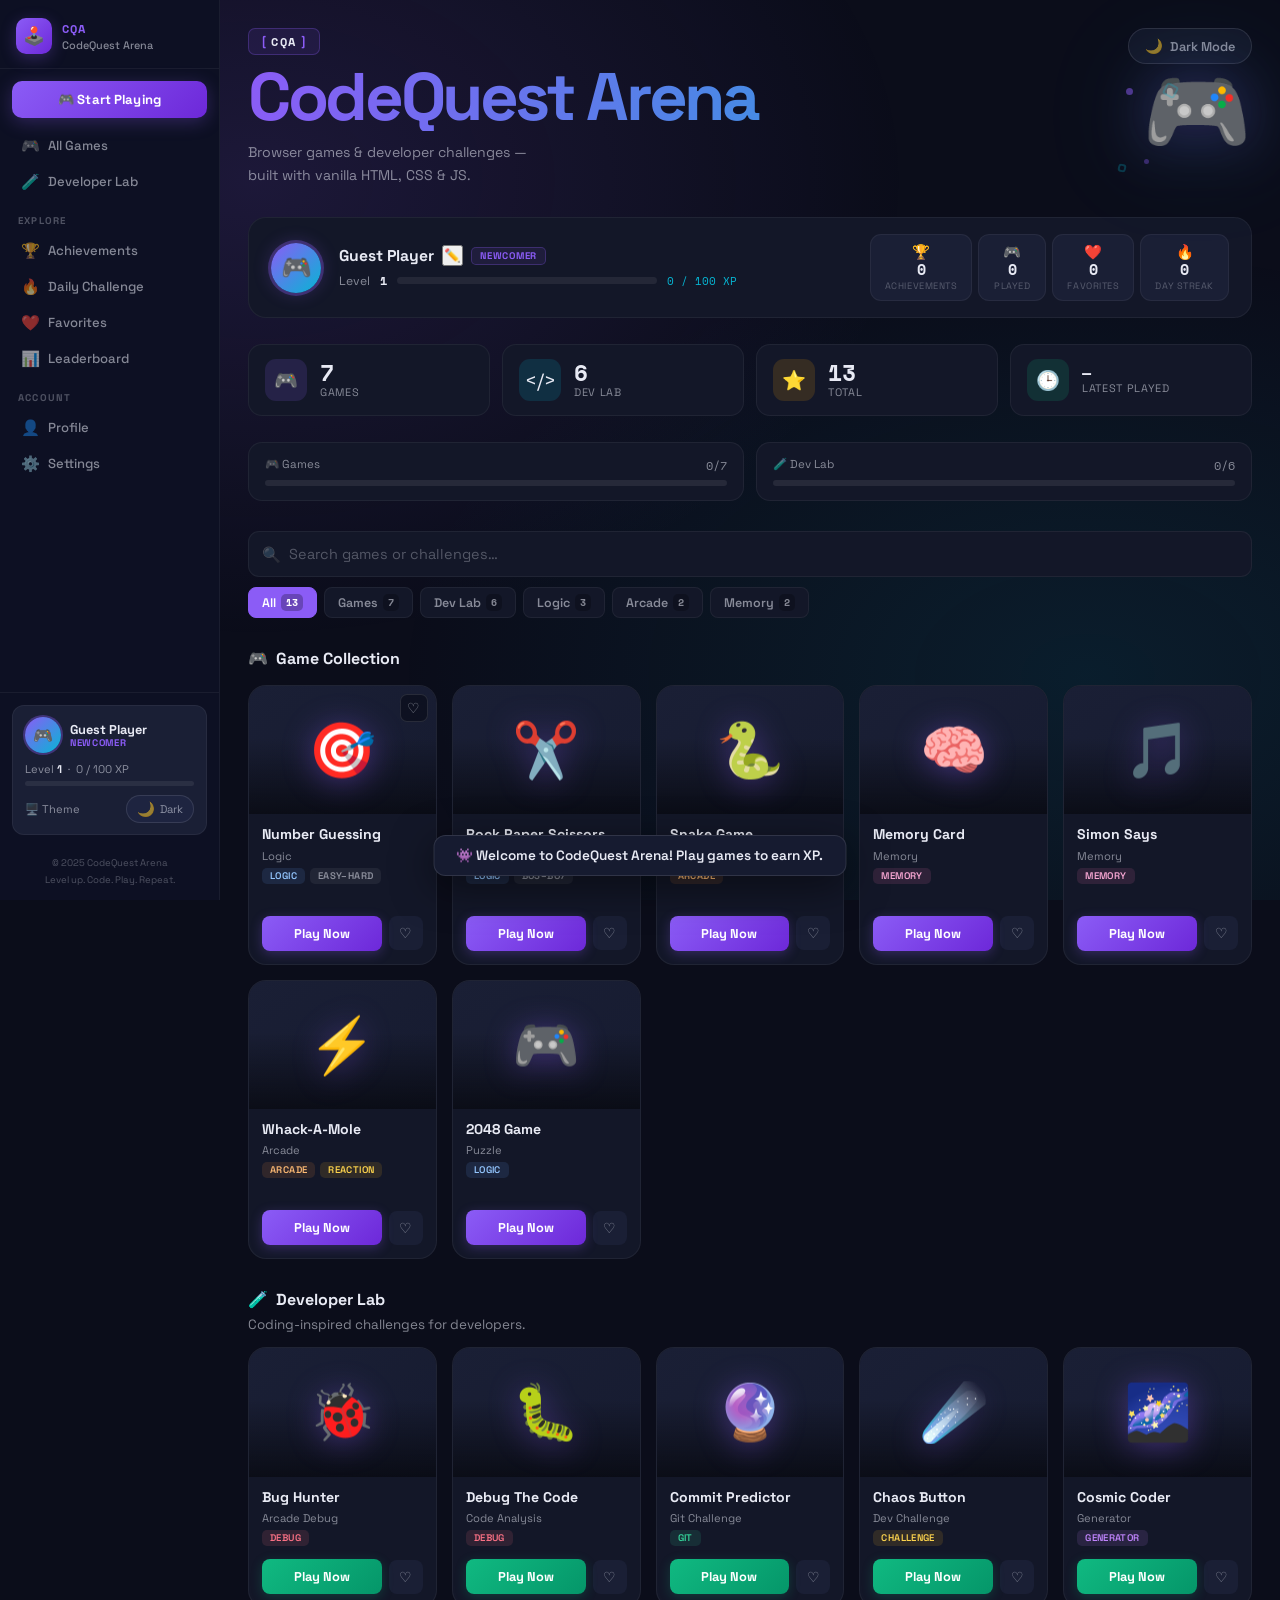
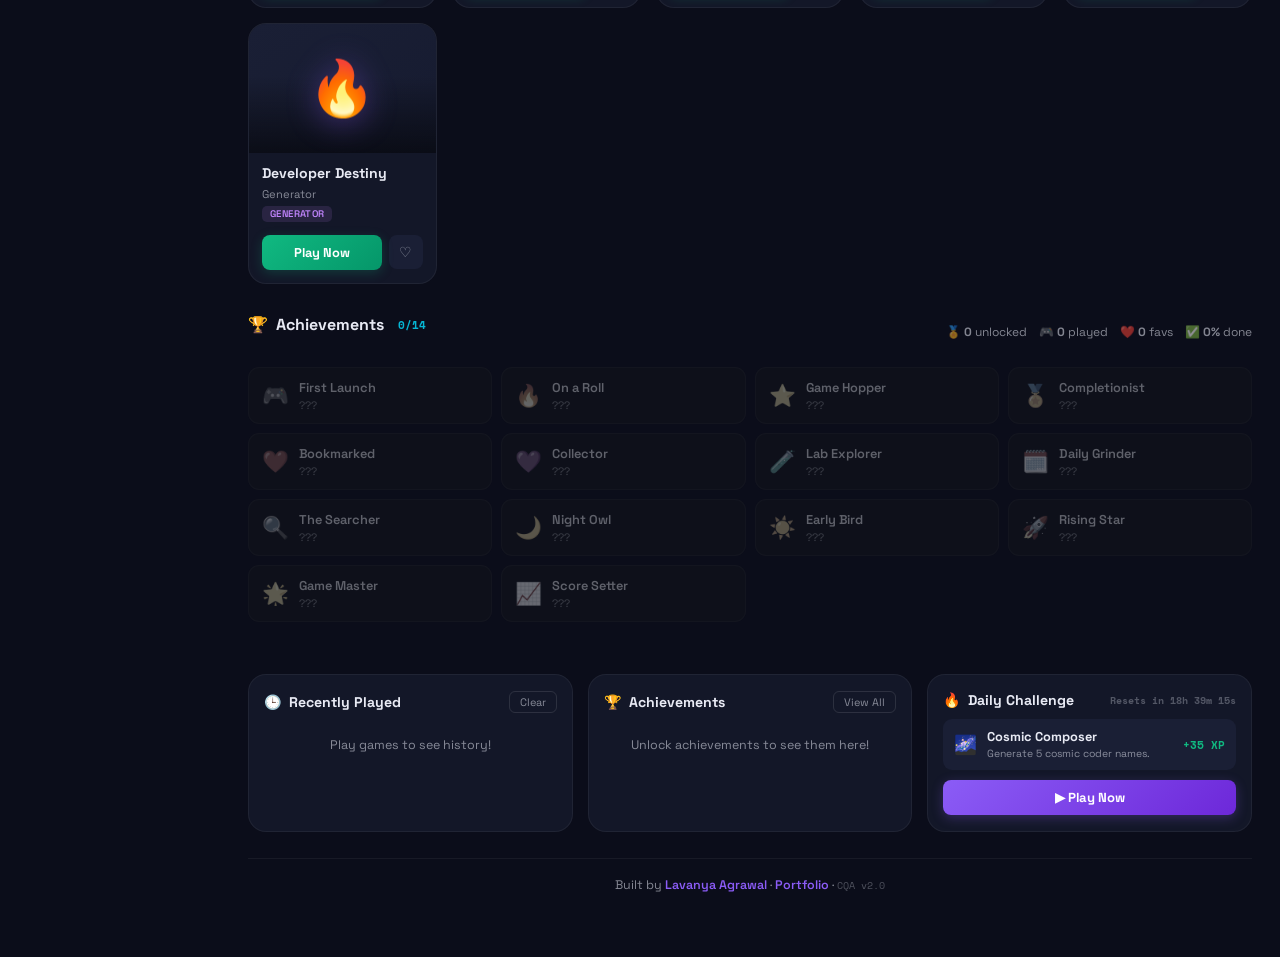
==== commit e7865ea1: "Improve homepage layout and refine JavaScript functionality" ====
--- a/index.html
+++ b/index.html
@@ -105,6 +105,7 @@
       <div class="pd-info">
         <div class="pd-name-row">
           <span class="pd-name" id="pdName">Guest Player</span>
+          <button class="edit-name-btn" id="editNameBtn" title="Edit name" onclick="event.stopPropagation()">✏️</button>
           <span class="pd-title-badge" id="pdTitle">NEWCOMER</span>
         </div>
         <div class="pd-level-xp">
@@ -127,6 +128,26 @@
       <div class="stat-card"><div class="stat-card-icon sci-cyan">&lt;/&gt;</div><div class="stat-text"><span class="stat-num" id="devCount">6</span><span class="stat-lbl">Dev Lab</span></div></div>
       <div class="stat-card"><div class="stat-card-icon sci-orange">⭐</div><div class="stat-text"><span class="stat-num" id="totalCount">13</span><span class="stat-lbl">Total</span></div></div>
       <div class="stat-card"><div class="stat-card-icon sci-green">🕒</div><div class="stat-text"><span class="stat-num" id="latestPlayed" style="font-size:.95rem">—</span><span class="stat-lbl">Latest Played</span></div></div>
+    </div>
+
+    <!-- COMPLETION BARS -->
+    <div style="display:grid;grid-template-columns:1fr 1fr;gap:12px">
+      <div style="background:var(--card-bg);border:1px solid var(--border);border-radius:var(--radius);padding:14px 16px">
+        <div style="display:flex;justify-content:space-between;font-size:.72rem;color:var(--text2);margin-bottom:6px">
+          <span>🎮 Games</span><span id="gamesPct" style="font-family:var(--mono)">0/7</span>
+        </div>
+        <div style="height:6px;background:rgba(255,255,255,.08);border-radius:99px;overflow:hidden">
+          <div id="gamesFill" style="height:100%;border-radius:99px;background:linear-gradient(90deg,var(--purple),#8b5cf6);width:0%;transition:width .8s"></div>
+        </div>
+      </div>
+      <div style="background:var(--card-bg);border:1px solid var(--border);border-radius:var(--radius);padding:14px 16px">
+        <div style="display:flex;justify-content:space-between;font-size:.72rem;color:var(--text2);margin-bottom:6px">
+          <span>🧪 Dev Lab</span><span id="devPct" style="font-family:var(--mono)">0/6</span>
+        </div>
+        <div style="height:6px;background:rgba(255,255,255,.08);border-radius:99px;overflow:hidden">
+          <div id="devFill" style="height:100%;border-radius:99px;background:linear-gradient(90deg,var(--green,#10b981),#60a5fa);width:0%;transition:width .8s"></div>
+        </div>
+      </div>
     </div>
 
     <!-- CONTINUE PLAYING -->
@@ -366,9 +387,20 @@
 
     <!-- ACHIEVEMENTS -->
     <section class="achieve-section" aria-label="Achievements">
-      <h2 class="section-title"><span class="stitle-icon">🏆</span> Achievements <span class="achieve-progress" id="achieveProgress"></span></h2>
+      <div class="section-title-row">
+        <h2 class="section-title"><span class="stitle-icon">🏆</span> Achievements <span class="achieve-progress" id="achieveProgress"></span></h2>
+        <div style="display:flex;gap:12px;align-items:center;font-size:.75rem;color:var(--text2)">
+          <span>🏅 <strong id="achieveCount">0</strong> unlocked</span>
+          <span>🎮 <strong id="gamesPlayedCount">0</strong> played</span>
+          <span>❤️ <strong id="favCount">0</strong> favs</span>
+          <span>✅ <strong id="completionPct">0%</strong> done</span>
+        </div>
+      </div>
       <div class="achieve-grid" id="achievementContainer"></div>
     </section>
+
+    <!-- LEADERBOARD ANCHOR -->
+    <div id="lbSection"></div>
 
     <!-- BOTTOM 3 PANELS -->
     <div class="bottom-panels">
--- a/style.css
+++ b/style.css
@@ -1,1195 +1,794 @@
-/* ==========================================
-   CODEQUEST ARENA
-   PREMIUM GAMING DASHBOARD CSS
-==========================================*/
-
-@import url('https://fonts.googleapis.com/css2?family=Inter:wght@300;400;500;600;700&family=Space+Grotesk:wght@400;500;600;700&family=JetBrains+Mono:wght@500;700&display=swap');
-
-/* ==========================================
-   ROOT VARIABLES
-==========================================*/
+/* ================================================================
+   CODEQUEST ARENA — style.css  (Final · Sidebar Layout)
+   Matches reference screenshot exactly:
+   · Fixed left sidebar · Dark navy bg · Purple + cyan gradients
+   · Card image area · Full-width Play Now btn · Bottom 3 panels
+   · Space Grotesk + Space Mono · Full responsive
+   ================================================================ */
+
+/* ── DESIGN TOKENS ──────────────────────────────────────────── */
 :root {
-  --bg: #070b15;
-  --bg2: #0d1323;
-  --card: #111827;
-  --card2: #171f31;
-
-  --primary: #8b5cf6;
-  --secondary: #22d3ee;
-  --green: #10b981;
-  --yellow: #f59e0b;
-  --red: #ef4444;
-
-  --text: #f8fafc;
-  --text2: #cbd5e1;
-  --muted: #94a3b8;
-
-  --border: rgba(139, 92, 246, 0.22);
-  --radius: 20px;
-  --transition: 0.35s ease;
-  
-  --shadow: 0 20px 40px rgba(0, 0, 0, 0.35);
-  --glow: 0 0 20px rgba(139, 92, 246, 0.25);
-}
-
-/* ==========================================
-   RESET & BASE
-==========================================*/
-* {
-  margin: 0;
-  padding: 0;
-  box-sizing: border-box;
-}
-
-html {
-  scroll-behavior: smooth;
-}
-
+  /* backgrounds */
+  --bg:          #0b0d1a;
+  --sidebar-bg:  #0d1023;
+  --card-bg:     #131728;
+  --card-bg2:    #161b30;
+  --surface:     #1a1f35;
+  --surface2:    #1e2440;
+  --surface3:    #232848;
+
+  /* borders */
+  --border:      rgba(255,255,255,.055);
+  --border2:     rgba(255,255,255,.11);
+  --border-hi:   rgba(139,92,246,.4);
+
+  /* brand colours */
+  --purple:      #8b5cf6;
+  --purple-dark: #6d28d9;
+  --purple-glow: rgba(139,92,246,.28);
+  --purple-dim:  rgba(139,92,246,.1);
+  --cyan:        #06b6d4;
+  --cyan-glow:   rgba(6,182,212,.22);
+  --green:       #10b981;
+  --green-glow:  rgba(16,185,129,.22);
+  --orange:      #f59e0b;
+  --red:         #ef4444;
+
+  /* text */
+  --text:        #e8eaf4;
+  --text2:       rgba(232,234,244,.55);
+  --text3:       rgba(232,234,244,.3);
+
+  /* misc */
+  --sans:        'Space Grotesk', sans-serif;
+  --mono:        'Space Mono', monospace;
+  --t:           .2s cubic-bezier(.4,0,.2,1);
+  --sidebar-w:   220px;
+  --radius:      14px;
+  --radius-lg:   18px;
+}
+
+/* ── LIGHT THEME ────────────────────────────────────────────── */
+[data-theme="light"] {
+  --bg:         #f0f1fa;
+  --sidebar-bg: #ffffff;
+  --card-bg:    #ffffff;
+  --card-bg2:   #f5f6fc;
+  --surface:    #eceef8;
+  --surface2:   #e4e7f5;
+  --surface3:   #dce0f0;
+  --border:     rgba(0,0,0,.06);
+  --border2:    rgba(0,0,0,.12);
+  --border-hi:  rgba(139,92,246,.35);
+  --text:       #0d1023;
+  --text2:      rgba(13,16,35,.55);
+  --text3:      rgba(13,16,35,.3);
+}
+
+/* ── RESET ──────────────────────────────────────────────────── */
+*,*::before,*::after { box-sizing: border-box; margin: 0; padding: 0; }
+html { height: 100%; scroll-behavior: smooth; }
 body {
-  font-family: "Inter", sans-serif;
+  font-family: var(--sans);
   background: var(--bg);
   color: var(--text);
+  min-height: 100vh;
+  display: flex;
   overflow-x: hidden;
-}
-
+  transition: background .3s, color .3s;
+}
+a { text-decoration: none; color: inherit; }
+button { font-family: var(--sans); cursor: pointer; }
+
+/* ── GLOBAL POLISH ──────────────────────────────────────────── */
+::-webkit-scrollbar       { width: 5px; }
+::-webkit-scrollbar-track { background: transparent; }
+::-webkit-scrollbar-thumb { background: rgba(139,92,246,.4); border-radius: 99px; }
+::-webkit-scrollbar-thumb:hover { background: var(--purple); }
+::selection { background: var(--purple); color: #fff; }
+button:focus-visible,input:focus-visible,a:focus-visible { outline: 2px solid var(--purple); outline-offset: 3px; }
+.hidden { display: none !important; }
+
+/* ── ANIMATED BG GRADIENT ───────────────────────────────────── */
 body::before {
-  content: "";
-  position: fixed;
-  inset: 0;
-  background: radial-gradient(circle at top left, rgba(139, 92, 246, 0.15), transparent 35%),
-              radial-gradient(circle at bottom right, rgba(34, 211, 238, 0.10), transparent 40%);
-  pointer-events: none;
-  z-index: -2;
-}
-
-body::after {
-  content: "";
-  position: fixed;
-  inset: 0;
-  background-image: linear-gradient(rgba(255, 255, 255, 0.03) 1px, transparent 1px),
-                    linear-gradient(90deg, rgba(255, 255, 255, 0.03) 1px, transparent 1px);
-  background-size: 55px 55px;
-  opacity: 0.35;
-  z-index: -1;
-}
-
-/* Scrollbar */
-::-webkit-scrollbar {
-  width: 10px;
-}
-::-webkit-scrollbar-track {
-  background: #0f172a;
-}
-::-webkit-scrollbar-thumb {
-  background: linear-gradient(#8b5cf6, #6366f1);
-  border-radius: 20px;
-}
-::-webkit-scrollbar-thumb:hover {
-  background: #7c3aed;
-}
-
-/* ==========================================
-   LAYOUT
-==========================================*/
-.dashboard {
+  content: '';
+  position: fixed; inset: 0; pointer-events: none; z-index: 0;
+  background:
+    radial-gradient(ellipse at 20% 20%, rgba(139,92,246,.14) 0%, transparent 45%),
+    radial-gradient(ellipse at 85% 75%, rgba(6,182,212,.1)   0%, transparent 45%);
+  animation: bgBreath 10s ease-in-out infinite alternate;
+}
+@keyframes bgBreath {
+  from { opacity: .7; }
+  to   { opacity: 1; }
+}
+
+/* ════════════════════════════════════════════════════
+   SIDEBAR
+════════════════════════════════════════════════════ */
+.sidebar {
+  position: fixed; top: 0; left: 0;
+  width: var(--sidebar-w); height: 100vh;
+  background: var(--sidebar-bg);
+  border-right: 1px solid var(--border);
+  display: flex; flex-direction: column;
+  z-index: 200;
+  overflow-y: auto; overflow-x: hidden;
+  transition: transform .3s, background .3s;
+}
+.sidebar::-webkit-scrollbar { width: 0; }
+
+/* logo */
+.sidebar-logo {
+  display: flex; align-items: center; gap: 10px;
+  padding: 18px 16px 14px;
+  border-bottom: 1px solid var(--border);
+  flex-shrink: 0;
+}
+.sidebar-logo-icon {
+  width: 36px; height: 36px; border-radius: 10px;
+  background: linear-gradient(135deg, var(--purple), var(--purple-dark));
+  display: grid; place-items: center; font-size: 1.1rem; flex-shrink: 0;
+  box-shadow: 0 4px 16px var(--purple-glow);
+}
+.sidebar-logo-text { display: flex; flex-direction: column; gap: 1px; }
+.sidebar-logo-abbr { font-family: var(--mono); font-size: .72rem; font-weight: 700; color: var(--purple); letter-spacing: .1em; }
+.sidebar-logo-name { font-size: .68rem; color: var(--text2); font-weight: 500; }
+
+/* CTA button */
+.sidebar-cta {
+  margin: 12px 12px 4px;
+  background: linear-gradient(135deg, var(--purple), var(--purple-dark));
+  color: #fff; font-size: .82rem; font-weight: 700;
+  padding: 10px 14px; border-radius: 10px; border: none;
+  box-shadow: 0 4px 18px var(--purple-glow);
+  transition: all var(--t); letter-spacing: .01em;
+  display: flex; align-items: center; justify-content: center; gap: 7px;
+}
+.sidebar-cta:hover { transform: translateY(-1px); box-shadow: 0 6px 24px var(--purple-glow); }
+
+/* nav */
+.sidebar-nav { padding: 6px 10px; flex: 1; display: flex; flex-direction: column; gap: 1px; }
+.nav-section-label {
+  font-size: .61rem; font-weight: 700; letter-spacing: .12em; text-transform: uppercase;
+  color: var(--text3); padding: 14px 8px 5px;
+}
+.nav-link {
+  display: flex; align-items: center; gap: 9px;
+  padding: 8px 11px; border-radius: 9px;
+  font-size: .82rem; font-weight: 500; color: var(--text2);
+  transition: all var(--t); cursor: pointer; user-select: none;
+}
+.nav-link:hover  { background: var(--purple-dim); color: var(--text); }
+.nav-link.active { background: rgba(139,92,246,.18); color: var(--purple); font-weight: 600; }
+.nav-icon { font-size: .95rem; width: 18px; text-align: center; flex-shrink: 0; }
+
+/* sidebar mini profile (bottom) */
+.sidebar-profile { margin-top: auto; border-top: 1px solid var(--border); padding: 12px; flex-shrink: 0; }
+.sidebar-profile-card {
+  background: var(--surface); border: 1px solid var(--border);
+  border-radius: 12px; padding: 11px 12px;
+}
+.sidebar-profile-top { display: flex; align-items: center; gap: 9px; margin-bottom: 9px; }
+.sidebar-avatar {
+  width: 36px; height: 36px; border-radius: 50%; flex-shrink: 0;
+  background: linear-gradient(135deg, var(--purple), var(--cyan));
+  display: grid; place-items: center; font-size: 1rem;
+  box-shadow: 0 0 0 2px rgba(139,92,246,.35);
+}
+.sidebar-player-name  { font-size: .8rem; font-weight: 700; line-height: 1.2; }
+.sidebar-player-title { font-size: .6rem; font-weight: 700; text-transform: uppercase; letter-spacing: .07em; color: var(--purple); }
+.sidebar-level { font-size: .7rem; color: var(--text2); margin-bottom: 5px; }
+.sidebar-level strong { color: var(--text); }
+.sidebar-xp-track { height: 5px; background: rgba(255,255,255,.07); border-radius: 99px; overflow: hidden; margin-bottom: 9px; }
+.sidebar-xp-fill {
+  height: 100%; border-radius: 99px;
+  background: linear-gradient(90deg, var(--purple), var(--green));
+  transition: width .6s cubic-bezier(.4,0,.2,1);
+}
+.sidebar-theme-row { display: flex; align-items: center; justify-content: space-between; }
+.sidebar-theme-label { font-size: .7rem; color: var(--text2); display: flex; align-items: center; gap: 5px; }
+.sidebar-theme-btn {
+  background: var(--surface2); border: 1px solid var(--border2); border-radius: 99px;
+  padding: 4px 10px; font-size: .7rem; color: var(--text2);
+  display: flex; align-items: center; gap: 5px; transition: all var(--t);
+}
+.sidebar-theme-btn:hover { border-color: var(--purple); color: var(--purple); }
+.sidebar-copy {
+  text-align: center; font-size: .6rem; color: var(--text3);
+  padding: 8px 12px 12px; line-height: 1.7; flex-shrink: 0;
+}
+
+/* hamburger (mobile only) */
+.menu-toggle {
+  position: fixed; top: 14px; left: 14px; z-index: 300;
+  background: var(--card-bg); border: 1px solid var(--border2);
+  border-radius: 10px; width: 40px; height: 40px;
+  display: none; place-items: center; font-size: 1.15rem;
+  box-shadow: 0 4px 14px rgba(0,0,0,.3); transition: all var(--t);
+}
+.menu-toggle:hover { border-color: var(--purple); }
+
+/* sidebar overlay (mobile) */
+.sidebar-overlay {
+  display: none; position: fixed; inset: 0; z-index: 150;
+  background: rgba(0,0,0,.6); backdrop-filter: blur(4px);
+}
+
+/* ════════════════════════════════════════════════════
+   MAIN CONTENT
+════════════════════════════════════════════════════ */
+.page {
+  margin-left: var(--sidebar-w);
+  flex: 1; min-width: 0; z-index: 1;
+  padding: 28px 28px 64px;
+  display: flex; flex-direction: column; gap: 26px;
+}
+
+/* ── HEADER ─────────────────────────────────────────────────── */
+.hub-header {
   display: grid;
-  grid-template-columns: 280px 1fr;
-  min-height: 100vh;
-}
-
-.main {
-  padding: 40px;
-}
-
-/* ==========================================
-   SIDEBAR
-==========================================*/
-.sidebar {
-  background: rgba(8, 10, 20, 0.95);
-  -webkit-backdrop-filter: blur(25px);
-  backdrop-filter: blur(25px);
-  border-right: 1px solid var(--border);
-  padding: 28px 20px;
-  display: flex;
-  flex-direction: column;
-  gap: 30px;
-  position: sticky;
-  top: 0;
-  height: 100vh;
-}
-
-/* Logo */
-.logo {
-  display: flex;
-  align-items: center;
-  gap: 14px;
-}
-.logo-icon {
-  width: 48px;
-  height: 48px;
-  border-radius: 15px;
-  background: linear-gradient(135deg, var(--primary), var(--secondary));
-  display: grid;
-  place-items: center;
-  font-size: 24px;
-  box-shadow: var(--glow);
-}
-.logo h2 {
-  font-family: "Space Grotesk";
-  font-size: 24px;
-  font-weight: 700;
-}
-.logo p {
-  font-size: 13px;
-  color: var(--muted);
-}
-
-/* Menu */
-.menu {
-  display: flex;
-  flex-direction: column;
-  gap: 8px;
-}
-.menu-title {
-  margin-top: 18px;
-  margin-bottom: 8px;
-  font-size: 12px;
-  text-transform: uppercase;
-  letter-spacing: 2px;
-  color: var(--muted);
-}
-.menu a {
-  display: flex;
-  align-items: center;
-  gap: 15px;
-  padding: 14px 16px;
-  border-radius: 15px;
-  color: var(--text2);
-  font-weight: 600;
-  transition: var(--transition);
-}
-.menu a:hover {
-  background: rgba(139, 92, 246, 0.12);
-  color: white;
-  transform: translateX(6px);
-}
-.menu a.active {
-  background: linear-gradient(135deg, #8b5cf6, #6d28d9);
-  color: white;
-  box-shadow: 0 10px 25px rgba(139, 92, 246, 0.35);
-}
-
-/* Profile Card */
-.profile {
-  margin-top: auto;
-  padding: 20px;
-  border-radius: 22px;
-  background: linear-gradient(145deg, #151d31, #0f1728);
+  grid-template-columns: 1fr auto;
+  gap: 24px; align-items: start;
+  position: relative;
+}
+.header-left { display: flex; flex-direction: column; gap: 10px; }
+
+/* brand pill */
+.brand {
+  display: inline-flex; align-items: center; gap: 3px;
+  font-family: var(--mono); font-size: .75rem; font-weight: 700; letter-spacing: .12em;
+  background: var(--purple-dim); border: 1px solid rgba(139,92,246,.28);
+  border-radius: 7px; padding: 4px 11px; width: max-content;
+}
+.lb { color: var(--purple); }
+.brand-name { color: var(--text); }
+
+/* big title */
+.hub-title {
+  font-family: var(--sans);
+  font-size: clamp(2.6rem, 5.5vw, 4.2rem);
+  font-weight: 800; line-height: .98; letter-spacing: -.05em;
+  background: linear-gradient(100deg, var(--purple) 0%, var(--cyan) 60%, #818cf8 100%);
+  -webkit-background-clip: text; background-clip: text; color: transparent;
+  background-size: 200% auto;
+  animation: shimmer 5s ease-in-out infinite;
+}
+.hub-title em { font-style: normal; }
+@keyframes shimmer { 0%,100%{background-position:0% 50%} 50%{background-position:100% 50%} }
+
+.hub-sub { font-size: .88rem; color: var(--text2); line-height: 1.65; max-width: 380px; }
+
+/* header right */
+.header-right { display: flex; flex-direction: column; align-items: flex-end; gap: 12px; }
+.theme-btn {
+  background: var(--card-bg); border: 1px solid var(--border2);
+  border-radius: 99px; padding: 8px 16px; font-size: .8rem; font-weight: 600;
+  color: var(--text2); display: flex; align-items: center; gap: 7px;
+  transition: all var(--t); white-space: nowrap;
+}
+.theme-btn:hover { border-color: var(--purple); color: var(--purple); }
+.theme-icon { font-size: .9rem; }
+
+/* floating controller decoration */
+.header-decor { position: relative; width: 140px; height: 110px; }
+.decor-controller {
+  font-size: 5.5rem; line-height: 1; position: absolute; right: 0; top: -8px;
+  filter: drop-shadow(0 0 28px var(--purple-glow)) drop-shadow(0 0 50px var(--cyan-glow));
+  animation: controllerFloat 3.5s ease-in-out infinite;
+}
+@keyframes controllerFloat {
+  0%,100% { transform: translateY(0) rotate(-6deg); }
+  50%      { transform: translateY(-14px) rotate(-2deg); }
+}
+.decor-dot {
+  position: absolute; border-radius: 50%; background: var(--purple);
+  animation: dotPulse 2s ease-in-out infinite;
+}
+.decor-dot-1 { width: 7px; height: 7px; top: 12px; left: 14px; opacity: .5; }
+.decor-dot-2 { width: 5px; height: 5px; bottom: 22px; left: 32px; opacity: .35; animation-delay: .6s; }
+.decor-sq {
+  position: absolute; border: 2px solid var(--cyan); border-radius: 3px;
+  opacity: .25; animation: dotPulse 3s ease-in-out infinite;
+}
+.decor-sq-1 { width: 13px; height: 13px; top: 8px; left: 52px; transform: rotate(28deg); }
+.decor-sq-2 { width: 8px; height: 8px; bottom: 14px; left: 6px; transform: rotate(14deg); animation-delay: 1.2s; }
+@keyframes dotPulse { 0%,100%{opacity:.25} 50%{opacity:.6} }
+
+/* ── PLAYER DASHBOARD (wide horizontal card) ─────────────────── */
+.player-dashboard {
+  background: var(--card-bg);
   border: 1px solid var(--border);
-}
-.profile-top {
-  display: flex;
-  align-items: center;
-  gap: 14px;
-  margin-bottom: 15px;
-}
-.avatar {
-  width: 60px;
-  height: 60px;
-  border-radius: 50%;
-  background: linear-gradient(135deg, var(--primary), var(--secondary));
-  display: grid;
-  place-items: center;
-  font-size: 28px;
-}
-.profile h4 {
-  font-size: 18px;
-}
-.profile span {
-  font-size: 13px;
-  color: var(--secondary);
-}
-
-/* XP Bar */
-.progress {
-  margin-top: 18px;
-}
-.progress-top {
-  display: flex;
-  justify-content: space-between;
-  font-size: 13px;
-  margin-bottom: 8px;
-}
-.bar {
-  height: 8px;
-  border-radius: 999px;
-  background: #232d42;
-  overflow: hidden;
-}
-.fill {
-  width: 75%;
-  height: 100%;
-  background: linear-gradient(90deg, var(--primary), var(--secondary));
-  border-radius: 999px;
-}
-
-/* ==========================================
-   TOP BAR & SEARCH
-==========================================*/
-.topbar {
-  display: flex;
-  justify-content: space-between;
-  align-items: center;
-  margin-bottom: 40px;
-}
-.theme {
-  padding: 12px 22px;
-  border-radius: 15px;
-  border: 1px solid var(--border);
-  background: rgba(255, 255, 255, 0.04);
-  -webkit-backdrop-filter: blur(20px);
-  backdrop-filter: blur(20px);
-  cursor: pointer;
-  color: white;
-  transition: 0.3s;
-}
-.theme:hover {
-  box-shadow: var(--glow);
-  transform: translateY(-3px);
-}
-
-.search-area {
-  display: flex;
-  justify-content: space-between;
-  align-items: center;
-  gap: 20px;
-  margin-bottom: 30px;
-  flex-wrap: wrap;
-}
-.search-box {
-  flex: 1;
-  position: relative;
-  min-width: 280px;
-}
-.search-box input {
-  width: 100%;
-  padding: 16px 22px 16px 55px;
-  background: #131c2d;
-  border: 1px solid var(--border);
-  border-radius: 16px;
-  outline: none;
-  color: white;
-  font-size: 15px;
-  transition: 0.3s;
-}
-.search-box input:focus {
-  border-color: var(--primary);
-  box-shadow: 0 0 20px rgba(139, 92, 246, 0.25);
-}
-.search-box i {
-  position: absolute;
-  left: 20px;
-  top: 50%;
-  transform: translateY(-50%);
-  color: var(--muted);
-  font-size: 18px;
-}
-
-/* Filters */
-.filters {
-  display: flex;
-  gap: 12px;
-  flex-wrap: wrap;
-}
+  border-radius: var(--radius-lg); padding: 16px 22px;
+  display: flex; align-items: center; gap: 18px; flex-wrap: wrap;
+  transition: border-color var(--t);
+}
+.player-dashboard:hover { border-color: var(--border2); }
+
+/* avatar circle with glow ring */
+.pd-avatar {
+  width: 50px; height: 50px; border-radius: 50%; flex-shrink: 0;
+  background: linear-gradient(135deg, var(--purple), var(--cyan));
+  display: grid; place-items: center; font-size: 1.55rem; cursor: pointer;
+  box-shadow: 0 0 0 3px rgba(139,92,246,.3), 0 0 18px var(--purple-glow);
+  transition: box-shadow var(--t);
+}
+.pd-avatar:hover { box-shadow: 0 0 0 3px rgba(139,92,246,.55), 0 0 28px var(--purple-glow); }
+
+/* name + level + xp */
+.pd-info { flex: 1; min-width: 180px; display: flex; flex-direction: column; gap: 5px; }
+.pd-name-row { display: flex; align-items: center; gap: 8px; }
+.pd-name { font-size: .98rem; font-weight: 700; }
+.pd-title-badge {
+  font-size: .6rem; font-weight: 700; letter-spacing: .08em; text-transform: uppercase;
+  color: var(--purple); background: var(--purple-dim);
+  border: 1px solid rgba(139,92,246,.28); border-radius: 5px; padding: 2px 8px;
+}
+.pd-level-xp { display: flex; align-items: center; gap: 10px; font-size: .76rem; color: var(--text2); }
+.pd-level-xp strong { color: var(--text); font-family: var(--mono); font-size: .78rem; }
+.pd-xp-track {
+  flex: 1; max-width: 260px; height: 7px;
+  background: rgba(255,255,255,.07); border-radius: 99px; overflow: hidden;
+}
+.pd-xp-fill {
+  height: 100%; border-radius: 99px;
+  background: linear-gradient(90deg, var(--purple), var(--green));
+  transition: width .7s cubic-bezier(.4,0,.2,1);
+  box-shadow: 0 0 8px var(--purple-glow);
+}
+.pd-xp-nums { font-family: var(--mono); font-size: .7rem; color: var(--cyan); white-space: nowrap; }
+
+/* stat chips */
+.pd-stats { display: flex; gap: 6px; flex-wrap: wrap; margin-left: auto; }
+.pd-chip {
+  background: var(--surface); border: 1px solid var(--border);
+  border-radius: 11px; padding: 8px 14px;
+  display: flex; flex-direction: column; align-items: center; gap: 2px;
+  min-width: 68px; transition: border-color var(--t);
+}
+.pd-chip:hover { border-color: var(--border2); }
+.pd-chip-icon { font-size: .9rem; }
+.pd-chip-val  { font-family: var(--mono); font-size: .92rem; font-weight: 700; color: var(--text); line-height: 1; }
+.pd-chip-lbl  { font-size: .58rem; color: var(--text3); text-transform: uppercase; letter-spacing: .06em; text-align: center; }
+
+/* ── STATS ROW (icon + number + label) ──────────────────────── */
+.stats-row { display: grid; grid-template-columns: repeat(4,1fr); gap: 12px; }
+
+.stat-card {
+  background: var(--card-bg); border: 1px solid var(--border);
+  border-radius: var(--radius); padding: 14px 16px;
+  display: flex; align-items: center; gap: 13px;
+  transition: all var(--t); cursor: default;
+}
+.stat-card:hover { border-color: var(--border2); transform: translateY(-2px); box-shadow: 0 8px 24px rgba(0,0,0,.25); }
+
+.stat-card-icon {
+  width: 42px; height: 42px; border-radius: 11px;
+  display: grid; place-items: center; font-size: 1.2rem; flex-shrink: 0;
+}
+.sci-purple { background: rgba(139,92,246,.15); }
+.sci-cyan   { background: rgba(6,182,212,.15); }
+.sci-orange { background: rgba(245,158,11,.15); }
+.sci-green  { background: rgba(16,185,129,.15); }
+
+.stat-text { display: flex; flex-direction: column; gap: 1px; min-width: 0; }
+.stat-num {
+  font-family: var(--mono); font-size: 1.45rem; font-weight: 700; color: var(--text);
+  line-height: 1; animation: popIn .8s ease;
+  white-space: nowrap; overflow: hidden; text-overflow: ellipsis;
+}
+.stat-lbl { font-size: .68rem; color: var(--text2); text-transform: uppercase; letter-spacing: .06em; }
+
+@keyframes popIn { 0%{transform:scale(0);opacity:0} 70%{transform:scale(1.06)} 100%{transform:scale(1);opacity:1} }
+
+/* ── SECTION TITLE ───────────────────────────────────────────── */
+.section-title {
+  font-size: 1rem; font-weight: 700;
+  display: flex; align-items: center; gap: 8px; margin-bottom: 16px;
+}
+.stitle-icon { font-size: 1rem; }
+.section-sub { font-size: .84rem; color: var(--text2); margin: -10px 0 14px; }
+
+/* util for section-title right-side button */
+.section-title-row { display: flex; align-items: center; justify-content: space-between; margin-bottom: 16px; }
+.clear-btn, .view-all-btn {
+  font-size: .68rem; background: none; border: 1px solid var(--border2);
+  border-radius: 6px; color: var(--text2); padding: 3px 10px; transition: all var(--t);
+}
+.clear-btn:hover { border-color: var(--red); color: var(--red); }
+.view-all-btn:hover { border-color: var(--purple); color: var(--purple); }
+
+/* ── SEARCH + FILTER ─────────────────────────────────────────── */
+.search-filter-section { display: flex; flex-direction: column; gap: 10px; }
+.search-wrap { position: relative; }
+.search-icon {
+  position: absolute; left: 14px; top: 50%; transform: translateY(-50%);
+  font-size: .95rem; pointer-events: none; color: var(--text3);
+}
+.search-input {
+  width: 100%; background: var(--card-bg); border: 1px solid var(--border);
+  border-radius: 11px; height: 46px; color: var(--text);
+  font-family: var(--sans); font-size: .9rem;
+  padding: 0 42px 0 40px; outline: none;
+  transition: border-color var(--t), box-shadow var(--t);
+}
+.search-input:focus { border-color: var(--purple); box-shadow: 0 0 0 3px rgba(139,92,246,.14); }
+.search-input::placeholder { color: var(--text3); }
+.search-clear {
+  position: absolute; right: 13px; top: 50%; transform: translateY(-50%);
+  background: none; border: none; color: var(--text2); font-size: .85rem;
+  padding: 4px; transition: color var(--t);
+}
+.search-clear:hover { color: var(--red); }
+
+.filter-row { display: flex; gap: 7px; flex-wrap: wrap; }
 .filter-btn {
-  padding: 12px 18px;
-  background: #151d31;
-  border: 1px solid var(--border);
-  border-radius: 14px;
-  color: var(--text2);
-  font-weight: 600;
-  cursor: pointer;
-  transition: 0.3s;
-}
-.filter-btn:hover {
-  background: rgba(139, 92, 246, 0.12);
-  color: white;
-  transform: translateY(-3px);
-}
-.filter-btn.active {
-  background: linear-gradient(135deg, #8b5cf6, #6d28d9);
-  color: white;
-  border: none;
-  box-shadow: 0 12px 24px rgba(139, 92, 246, 0.25);
-}
-
-/* ==========================================
-   BUTTONS
-==========================================*/
-.hero-buttons {
-  display: flex;
-  gap: 16px;
-  margin-top: 35px;
-}
-.btn {
-  padding: 15px 28px;
-  border: none;
-  border-radius: 15px;
-  font-weight: 700;
-  cursor: pointer;
-  transition: 0.35s;
-}
-.btn-primary {
-  background: linear-gradient(135deg, #8b5cf6, #6366f1);
-  color: white;
-}
-.btn-secondary {
-  background: transparent;
-  border: 1px solid var(--border);
-  color: white;
-}
-.btn:hover {
-  transform: translateY(-5px);
-  box-shadow: 0 15px 30px rgba(139, 92, 246, 0.25);
-}
-
-/* ==========================================
-   HERO SECTION
-==========================================*/
-.hero {
-  position: relative;
-  padding: 40px;
-  border-radius: 28px;
-  overflow: hidden;
-  background: linear-gradient(145deg, #0f1628, #101827);
-  border: 1px solid var(--border);
-  margin-bottom: 35px;
-}
-.hero::before {
-  content: "";
-  position: absolute;
-  right: -120px;
-  top: -120px;
-  width: 420px;
-  height: 420px;
-  border-radius: 50%;
-  background: radial-gradient(circle, rgba(139, 92, 246, 0.35), transparent 70%);
-  filter: blur(80px);
-}
-.hero h1 {
-  font-family: "Space Grotesk";
-  font-size: 64px;
-  line-height: 1.1;
-  margin-bottom: 18px;
-  font-weight: 700;
-  background: linear-gradient(90deg, #a855f7, #38bdf8);
-  -webkit-background-clip: text;
-  background-clip: text;
-  color: transparent;
-}
-.hero p {
-  max-width: 520px;
-  font-size: 18px;
-  line-height: 1.7;
-  color: var(--text2);
-}
-
-/* ==========================================
-   DASHBOARD STATS
-==========================================*/
-.dashboard-stats {
-  display: grid;
-  grid-template-columns: repeat(auto-fit, minmax(220px, 1fr));
-  gap: 22px;
-  margin-bottom: 35px;
-}
-.stat-card {
-  background: linear-gradient(145deg, #141c2d, #101827);
-  border: 1px solid var(--border);
-  border-radius: 22px;
-  padding: 25px;
-  display: flex;
-  align-items: center;
-  gap: 20px;
-  transition: 0.35s;
-  position: relative;
-  overflow: hidden;
-}
-.stat-card::before {
-  content: "";
-  position: absolute;
-  left: 0;
-  top: 0;
-  height: 100%;
-  width: 4px;
-  background: linear-gradient(var(--primary), var(--secondary));
-  opacity: 0;
-  transition: 0.35s;
-}
-.stat-card:hover {
-  transform: translateY(-8px);
-  box-shadow: 0 20px 40px rgba(0, 0, 0, 0.35);
-  border-color: rgba(139, 92, 246, 0.5);
-}
-.stat-card:hover::before {
-  opacity: 1;
-}
-.stat-icon {
-  width: 65px;
-  height: 65px;
-  border-radius: 18px;
-  display: grid;
-  place-items: center;
-  font-size: 30px;
-  background: rgba(139, 92, 246, 0.12);
-  color: var(--primary);
-  flex-shrink: 0;
-}
-.stat-info h2 {
-  font-size: 36px;
-  font-weight: 700;
-  margin-bottom: 4px;
-}
-.stat-info p {
-  color: var(--muted);
-  font-size: 15px;
-}
-
-/* ==========================================
-   SECTION TITLES
-==========================================*/
-.section {
-  margin-top: 45px;
-}
-.section-header {
-  display: flex;
-  justify-content: space-between;
-  align-items: center;
-  margin-bottom: 25px;
-}
-.section-title {
-  display: flex;
-  align-items: center;
-  gap: 12px;
-  font-size: 30px;
-  font-family: "Space Grotesk";
-  font-weight: 700;
-}
-.section-title span {
-  font-size: 32px;
-}
-.view-all {
-  padding: 10px 18px;
-  border-radius: 12px;
-  background: #131c2d;
-  border: 1px solid var(--border);
-  color: var(--text2);
-  font-size: 14px;
-  font-weight: 600;
-  cursor: pointer;
-  transition: 0.3s;
-}
-.view-all:hover {
-  background: rgba(139, 92, 246, 0.12);
-  color: white;
-}
-
-/* ==========================================
-   PROFILE SUMMARY & ACTIVITY
-==========================================*/
-.summary-grid {
-  display: grid;
-  grid-template-columns: repeat(auto-fit, minmax(260px, 1fr));
-  gap: 20px;
-  margin-bottom: 40px;
-}
-.summary-card {
-  background: linear-gradient(145deg, #141c2d, #101827);
-  border-radius: 20px;
-  padding: 25px;
-  border: 1px solid var(--border);
-  transition: 0.35s;
-}
-.summary-card:hover {
-  transform: translateY(-6px);
-  border-color: rgba(139, 92, 246, 0.4);
-}
-.summary-card h3 {
-  margin-bottom: 15px;
-  font-size: 20px;
-}
-.summary-card p {
-  color: var(--muted);
-  line-height: 1.7;
-}
-
-.activity-list {
-  display: flex;
-  flex-direction: column;
-  gap: 16px;
-}
-.activity-item {
-  display: flex;
-  align-items: center;
-  justify-content: space-between;
-  padding: 18px 20px;
-  border-radius: 18px;
-  background: #141c2d;
-  border: 1px solid rgba(255, 255, 255, 0.05);
-  transition: 0.3s;
-}
-.activity-item:hover {
-  transform: translateX(8px);
-  border-color: rgba(139, 92, 246, 0.35);
-}
-.activity-left {
-  display: flex;
-  align-items: center;
-  gap: 15px;
-}
-.activity-icon {
-  width: 52px;
-  height: 52px;
-  border-radius: 16px;
-  background: rgba(139, 92, 246, 0.15);
-  display: grid;
-  place-items: center;
-  font-size: 22px;
-  color: var(--primary);
-}
-.activity-text h4 {
-  font-size: 17px;
-  margin-bottom: 4px;
-}
-.activity-text p {
-  color: var(--muted);
-  font-size: 14px;
-}
-.activity-time {
-  color: var(--secondary);
-  font-size: 14px;
-  font-weight: 600;
-  font-family: "JetBrains Mono";
-}
-
-/* ==========================================
-   GAME GRID & CARDS
-==========================================*/
+  background: var(--card-bg); border: 1px solid var(--border);
+  border-radius: 8px; color: var(--text2);
+  font-size: .78rem; font-weight: 600; padding: 6px 13px;
+  transition: all var(--t); display: flex; align-items: center; gap: 5px;
+}
+.filter-btn:hover  { border-color: var(--border2); color: var(--text); }
+.filter-btn.active { background: var(--purple); border-color: var(--purple); color: #fff; }
+.filter-count {
+  font-family: var(--mono); font-size: .62rem;
+  background: rgba(0,0,0,.22); border-radius: 5px; padding: 1px 5px;
+}
+.filter-btn.active .filter-count { background: rgba(0,0,0,.25); }
+.no-results {
+  display: flex; flex-direction: column; align-items: center; gap: 8px;
+  padding: 48px; color: var(--text2); font-size: .9rem;
+}
+.no-results span { font-size: 2.2rem; }
+
+/* ── GAME GRID ───────────────────────────────────────────────── */
 .game-grid {
   display: grid;
-  grid-template-columns: repeat(auto-fit, minmax(320px, 1fr));
-  gap: 30px;
-  margin-top: 30px;
-}
+  grid-template-columns: repeat(auto-fill, minmax(175px, 1fr));
+  gap: 15px;
+}
+
+/* ── GAME CARD ───────────────────────────────────────────────── */
 .game-card {
   position: relative;
-  display: flex;
-  flex-direction: column;
-  justify-content: space-between;
-  background: linear-gradient(145deg, #141b2e, #0d1323);
-  border: 1px solid rgba(255, 255, 255, 0.06);
-  border-radius: 24px;
-  padding: 24px;
-  overflow: hidden;
-  transition: 0.4s;
-  cursor: pointer;
-  box-shadow: 0 12px 30px rgba(0, 0, 0, 0.25);
-}
-.game-card::before {
-  content: "";
-  position: absolute;
-  inset: -2px;
-  background: linear-gradient(135deg, transparent, rgba(139, 92, 246, 0.8), transparent);
-  opacity: 0;
-  transition: 0.4s;
-  z-index: -1;
-  border-radius: 24px;
-}
-.game-card::after {
-  content: "";
-  position: absolute;
-  left: 0;
-  top: 0;
-  height: 4px;
-  width: 100%;
-  background: linear-gradient(90deg, #8b5cf6, #22d3ee, #8b5cf6);
-  transform: scaleX(0);
-  transform-origin: left;
-  transition: 0.4s;
+  background: var(--card-bg);
+  border: 1px solid var(--border);
+  border-radius: var(--radius-lg);
+  overflow: hidden; cursor: pointer;
+  color: var(--text);
+  display: flex; flex-direction: column;
+  transition: transform .25s ease, box-shadow .25s ease, border-color .25s ease;
+  animation: cardIn .4s ease both;
 }
 .game-card:hover {
-  transform: translateY(-12px);
-  border-color: rgba(139, 92, 246, 0.5);
-  box-shadow: 0 25px 50px rgba(0, 0, 0, 0.45), 0 0 40px rgba(139, 92, 246, 0.18);
-}
-.game-card:hover::before {
-  opacity: 1;
-}
-.game-card:hover::after {
-  transform: scaleX(1);
-}
+  transform: translateY(-7px);
+  border-color: rgba(139,92,246,.45);
+  box-shadow: 0 18px 44px rgba(0,0,0,.4), 0 0 22px rgba(139,92,246,.14);
+}
+
+/* card image zone */
+.card-img {
+  width: 100%; aspect-ratio: 16/11;
+  background: linear-gradient(145deg, var(--surface), var(--card-bg2));
+  display: grid; place-items: center; position: relative; overflow: hidden;
+}
+.card-img::before {
+  content: ''; position: absolute; inset: 0;
+  background: linear-gradient(180deg, transparent 40%, rgba(0,0,0,.55) 100%);
+  z-index: 1;
+}
+.card-img::after {
+  content: ''; position: absolute; inset: 0;
+  background: radial-gradient(circle at 50% 40%, rgba(139,92,246,.2), transparent 70%);
+  opacity: 0; transition: opacity .25s; z-index: 1;
+}
+.game-card:hover .card-img::after { opacity: 1; }
+
+/* top bar sweep */
+.card-sweep {
+  position: absolute; top: 0; left: 0; width: 100%; height: 3px; z-index: 3;
+  background: linear-gradient(90deg, var(--purple), var(--cyan));
+  transform: scaleX(0); transform-origin: left; transition: transform .3s ease;
+}
+.game-card:hover .card-sweep { transform: scaleX(1); }
 
 .game-icon {
-  width: 90px;
-  height: 90px;
-  border-radius: 22px;
-  display: grid;
-  place-items: center;
-  font-size: 48px;
-  margin-bottom: 25px;
-  background: linear-gradient(135deg, rgba(139, 92, 246, 0.15), rgba(34, 211, 238, 0.15));
-  transition: 0.4s;
-}
-.game-card:hover .game-icon {
-  transform: rotate(-8deg) scale(1.1);
-  box-shadow: 0 0 35px rgba(139, 92, 246, 0.25);
-}
-.game-card h3 {
-  font-size: 28px;
-  margin-bottom: 12px;
-  font-family: "Space Grotesk";
-}
-.game-desc {
-  color: var(--muted);
-  font-size: 15px;
-  line-height: 1.7;
-  margin-bottom: 22px;
-}
-
-/* Badges */
-.card-tags {
-  display: flex;
-  flex-wrap: wrap;
-  gap: 10px;
-  margin-bottom: 25px;
-}
-.tag {
-  padding: 7px 14px;
-  border-radius: 40px;
-  font-size: 12px;
-  font-weight: 700;
-  letter-spacing: 0.5px;
-}
-.logic { background: rgba(139, 92, 246, 0.12); color: #c4b5fd; }
-.memory { background: rgba(34, 211, 238, 0.12); color: #67e8f9; }
-.arcade { background: rgba(245, 158, 11, 0.12); color: #fcd34d; }
-.git { background: rgba(16, 185, 129, 0.12); color: #6ee7b7; }
-.ai { background: rgba(244, 63, 94, 0.12); color: #fda4af; }
-
-.rating {
-  display: flex;
-  align-items: center;
-  gap: 4px;
-  margin-bottom: 18px;
-  color: #FFD54F;
-  font-size: 18px;
-}
+  font-size: 3.4rem; line-height: 1; position: relative; z-index: 2;
+  transition: transform .25s ease;
+  filter: drop-shadow(0 4px 16px rgba(139,92,246,.4));
+}
+.game-card:hover .game-icon { transform: scale(1.16) rotate(-5deg); }
+
+/* fav + played on card */
+.fav-btn {
+  position: absolute; top: 8px; right: 8px; z-index: 5;
+  background: rgba(11,13,26,.7); backdrop-filter: blur(6px);
+  border: 1px solid var(--border2); border-radius: 7px;
+  width: 28px; height: 28px; font-size: .88rem;
+  display: grid; place-items: center; color: var(--text2); transition: all var(--t);
+}
+.fav-btn:hover  { border-color: var(--red); color: var(--red); transform: scale(1.12); }
+.fav-btn.active { background: rgba(239,68,68,.18); border-color: var(--red); color: var(--red); }
+
+.played-badge {
+  position: absolute; top: 8px; left: 8px; z-index: 5;
+  background: rgba(16,185,129,.18); border: 1px solid var(--green);
+  border-radius: 6px; width: 22px; height: 22px; font-size: .65rem;
+  display: grid; place-items: center; color: var(--green);
+}
+
+/* card body */
+.card-body { padding: 11px 13px 13px; display: flex; flex-direction: column; gap: 5px; flex: 1; }
+.game-card h3 { font-size: .88rem; font-weight: 700; line-height: 1.3; }
+.card-category { font-size: .7rem; color: var(--text2); }
+.card-meta { display: flex; gap: 5px; flex-wrap: wrap; }
+.best-score { font-family: var(--mono); font-size: .62rem; color: var(--cyan); min-height: 14px; }
+
+/* card action row */
+.card-actions { display: flex; gap: 7px; align-items: center; margin-top: auto; padding-top: 8px; }
 
 .play-btn {
-  display: flex;
-  justify-content: center;
-  align-items: center;
-  gap: 10px;
-  padding: 15px;
-  border-radius: 14px;
-  font-weight: 700;
-  font-size: 15px;
-  background: linear-gradient(135deg, #8b5cf6, #6366f1);
-  color: white;
-  transition: 0.35s;
-}
-.play-btn:hover {
-  transform: scale(1.04);
-  box-shadow: 0 18px 35px rgba(139, 92, 246, 0.35);
-}
-
-.favorite {
-  position: absolute;
-  right: 18px;
-  top: 18px;
-  width: 42px;
-  height: 42px;
-  border-radius: 12px;
-  display: grid;
-  place-items: center;
-  background: rgba(255, 255, 255, 0.05);
-  border: 1px solid rgba(255, 255, 255, 0.08);
-  cursor: pointer;
-  transition: 0.35s;
-  font-size: 20px;
-}
-.favorite:hover {
-  background: #ef4444;
-  color: white;
-  transform: scale(1.12);
-}
-
-.best-score {
-  margin-top: 16px;
-  display: flex;
-  justify-content: space-between;
-  font-size: 14px;
-  color: var(--muted);
-}
-.best-score span {
-  font-family: "JetBrains Mono";
-  color: var(--secondary);
-}
-
-.coming-soon {
-  background: linear-gradient(145deg, #10151f, #181818);
-  opacity: 0.85;
-}
-.coming-soon .play-btn {
-  background: linear-gradient(135deg, #10b981, #059669);
-}
-
-/* ==========================================
-   LEADERBOARD
-==========================================*/
-.leaderboard {
-  margin-top: 60px;
-}
-.leaderboard-list {
-  display: flex;
-  flex-direction: column;
-  gap: 18px;
-}
-.leaderboard-item {
-  display: flex;
-  align-items: center;
-  justify-content: space-between;
-  padding: 20px 24px;
-  border-radius: 18px;
-  background: linear-gradient(145deg, #141c2d, #101827);
-  border: 1px solid rgba(255, 255, 255, 0.06);
-  transition: 0.35s;
-}
-.leaderboard-item:hover {
-  transform: translateX(8px);
-  border-color: rgba(139, 92, 246, 0.4);
-}
-.player {
-  display: flex;
-  align-items: center;
-  gap: 18px;
-}
-.rank {
-  width: 45px;
-  height: 45px;
-  border-radius: 12px;
-  display: grid;
-  place-items: center;
-  font-weight: 700;
-  background: rgba(139, 92, 246, 0.15);
-  color: #c4b5fd;
-}
-.player-avatar {
-  width: 55px;
-  height: 55px;
-  border-radius: 50%;
-  background: linear-gradient(135deg, #8b5cf6, #6366f1);
-  display: grid;
-  place-items: center;
-  font-size: 24px;
-  color: white;
-}
-.player-name {
-  font-size: 17px;
-  font-weight: 700;
-}
-.player-level {
-  font-size: 14px;
-  color: var(--muted);
-}
-.player-score {
-  font-size: 20px;
-  font-weight: 700;
-  color: var(--secondary);
-  font-family: "JetBrains Mono";
-}
-
-/* ==========================================
-   ACHIEVEMENTS & XP CARD
-==========================================*/
-.achievements {
-  margin-top: 60px;
-}
-.achievement-grid {
-  display: grid;
-  grid-template-columns: repeat(auto-fit, minmax(220px, 1fr));
-  gap: 20px;
-}
-.achievement {
-  background: linear-gradient(145deg, #141b2e, #101827);
-  padding: 24px;
-  border-radius: 20px;
-  border: 1px solid rgba(255, 255, 255, 0.06);
-  text-align: center;
-  transition: 0.35s;
-}
-.achievement:hover {
-  transform: translateY(-8px);
-  border-color: #8b5cf6;
-  box-shadow: 0 20px 45px rgba(139, 92, 246, 0.18);
-}
-.achievement-icon {
-  font-size: 48px;
-  margin-bottom: 16px;
-}
-.achievement h4 {
-  font-size: 18px;
-  margin-bottom: 10px;
-}
-.achievement p {
-  font-size: 14px;
-  color: var(--muted);
-  line-height: 1.6;
-}
-
-.xp-card {
-  margin-top: 40px;
-  padding: 30px;
-  border-radius: 24px;
-  background: linear-gradient(135deg, #8b5cf6, #4f46e5);
-  color: white;
-  overflow: hidden;
-  position: relative;
-}
-.xp-card::before {
-  content: "";
-  position: absolute;
-  right: -40px;
-  top: -40px;
-  width: 180px;
-  height: 180px;
-  background: rgba(255, 255, 255, 0.08);
-  border-radius: 50%;
-}
-.xp-card h2 {
-  font-size: 36px;
-  margin-bottom: 15px;
-}
-.xp-card p {
-  opacity: 0.9;
-  margin-bottom: 20px;
-}
-.xp-progress {
-  height: 12px;
-  border-radius: 20px;
-  background: rgba(255, 255, 255, 0.18);
-  overflow: hidden;
-}
-.xp-progress span {
-  display: block;
-  height: 100%;
-  width: 72%;
-  background: white;
-  border-radius: 20px;
-}
-
-/* ==========================================
-   FOOTER
-==========================================*/
-.footer {
-  margin-top: 80px;
-  padding: 50px 0;
-  text-align: center;
-  border-top: 1px solid rgba(255, 255, 255, 0.08);
-}
-.footer-logo {
-  font-size: 28px;
-  font-weight: 700;
-  margin-bottom: 20px;
-}
-.footer p {
-  color: var(--muted);
-  line-height: 1.8;
-  margin-bottom: 25px;
-}
-.footer-links {
-  display: flex;
-  justify-content: center;
-  gap: 25px;
-  flex-wrap: wrap;
-  margin-bottom: 25px;
-}
-.footer-links a {
-  color: var(--text2);
-  transition: 0.3s;
-  font-weight: 600;
-}
-.footer-links a:hover {
-  color: #8b5cf6;
-}
-.socials {
-  display: flex;
-  justify-content: center;
-  gap: 18px;
-}
-.social {
-  width: 46px;
-  height: 46px;
-  display: grid;
-  place-items: center;
-  border-radius: 14px;
-  background: #141c2d;
-  border: 1px solid rgba(255, 255, 255, 0.06);
-  transition: 0.35s;
-  font-size: 20px;
-}
-.social:hover {
-  background: #8b5cf6;
-  transform: translateY(-6px);
-  color: white;
-}
-
-/* ==========================================
-   UTILITIES & OVERLAYS
-==========================================*/
-.glass-panel {
-  background: rgba(17, 24, 39, 0.75);
-  -webkit-backdrop-filter: blur(18px);
-  backdrop-filter: blur(18px);
-  border: 1px solid rgba(255, 255, 255, 0.06);
-  border-radius: 22px;
-  padding: 25px;
-  box-shadow: 0 20px 45px rgba(0, 0, 0, 0.25);
-}
-
+  flex: 1; padding: 9px 10px; border-radius: 8px; border: none;
+  font-family: var(--sans); font-size: .8rem; font-weight: 700; color: #fff;
+  background: linear-gradient(135deg, var(--purple), var(--purple-dark));
+  box-shadow: 0 3px 12px var(--purple-glow);
+  position: relative; overflow: hidden; transition: all var(--t);
+}
+.play-btn::after {
+  content: ''; position: absolute; top: 0; left: -120%;
+  width: 55%; height: 100%; background: rgba(255,255,255,.18);
+  transform: skewX(-22deg); transition: left .45s ease;
+}
+.game-card:hover .play-btn::after { left: 150%; }
+.game-card:hover .play-btn { box-shadow: 0 5px 18px var(--purple-glow); }
+
+.play-btn.dev { background: linear-gradient(135deg, var(--green), #059669); box-shadow: 0 3px 12px var(--green-glow); }
+.game-card:hover .play-btn.dev { box-shadow: 0 5px 18px var(--green-glow); }
+
+/* card fav heart beside play btn */
+.card-fav-btn {
+  width: 34px; height: 34px; flex-shrink: 0; border-radius: 8px; border: none;
+  background: var(--surface); display: grid; place-items: center; font-size: .9rem;
+  color: var(--text2); transition: all var(--t);
+}
+.card-fav-btn:hover  { background: rgba(239,68,68,.12); color: var(--red); }
+.card-fav-btn.active { background: rgba(239,68,68,.15); color: var(--red); }
+
+/* ── GAME TAGS ───────────────────────────────────────────────── */
+.game-tag {
+  font-size: .6rem; font-weight: 600; text-transform: uppercase; letter-spacing: .04em;
+  padding: 2px 8px; border-radius: 5px;
+}
+.tag-logic    { background: rgba(96,165,250,.12);  color: #93c5fd; }
+.tag-arcade   { background: rgba(251,146,60,.12);  color: #fdba74; }
+.tag-memory   { background: rgba(244,114,182,.12); color: #f9a8d4; }
+.tag-reaction { background: rgba(251,191,36,.12);  color: #fcd34d; }
+.tag-debug    { background: rgba(251,113,133,.12); color: #fb7185; }
+.tag-git      { background: rgba(52,211,153,.12);  color: #34d399; }
+.tag-generator{ background: rgba(192,132,252,.12); color: #c084fc; }
+.tag-diff     { background: rgba(255,255,255,.06); color: var(--text2); }
+
+/* light theme card + tag overrides */
+[data-theme="light"] .game-card    { background: #fff; }
+[data-theme="light"] .card-img     { background: linear-gradient(145deg,#f0f2fa,#eaecf8); }
+[data-theme="light"] .play-btn     { box-shadow: 0 3px 10px rgba(139,92,246,.2); }
+[data-theme="light"] .tag-logic    { background: rgba(37,99,235,.08);  color: #1d4ed8; }
+[data-theme="light"] .tag-arcade   { background: rgba(234,88,12,.08);  color: #c2410c; }
+[data-theme="light"] .tag-memory   { background: rgba(219,39,119,.08); color: #9d174d; }
+[data-theme="light"] .tag-debug    { background: rgba(220,38,38,.08);  color: #b91c1c; }
+[data-theme="light"] .tag-git      { background: rgba(5,150,105,.08);  color: #065f46; }
+[data-theme="light"] .tag-generator{ background: rgba(124,58,237,.08); color: #7c3aed; }
+[data-theme="light"] .fav-btn      { background: rgba(255,255,255,.8); }
+
+.game-card.hidden-card { display: none; }
+
+/* ── MINI CARDS (recent / favs) ──────────────────────────────── */
+.mini-cards-row, .recent-row { display: flex; gap: 9px; flex-wrap: wrap; }
+.mini-card {
+  background: var(--card-bg); border: 1px solid var(--border); border-radius: 11px;
+  padding: 9px 13px; display: flex; align-items: center; gap: 9px;
+  font-size: .82rem; font-weight: 600; color: var(--text); transition: all var(--t);
+}
+.mini-card:hover { border-color: var(--purple); transform: translateY(-2px); box-shadow: 0 5px 18px rgba(139,92,246,.18); }
+.mc-icon { font-size: 1.15rem; }
+.mc-time { font-size: .63rem; color: var(--text3); font-family: var(--mono); }
+
+/* ── RECENT / FAV SECTIONS ───────────────────────────────────── */
+.recent-section, .fav-section { display: flex; flex-direction: column; gap: 10px; }
+
+/* ── ACHIEVEMENTS ────────────────────────────────────────────── */
+.achieve-grid { display: grid; grid-template-columns: repeat(auto-fill, minmax(200px,1fr)); gap: 9px; }
+.achieve-chip {
+  background: var(--card-bg); border: 1px solid var(--border); border-radius: 11px;
+  padding: 11px 13px; display: flex; align-items: center; gap: 10px; transition: all var(--t);
+}
+.achieve-chip:hover    { transform: translateY(-2px); box-shadow: 0 6px 18px rgba(0,0,0,.25); }
+.achieve-chip.unlocked { border-color: rgba(139,92,246,.38); background: rgba(139,92,246,.07); }
+.achieve-chip.locked   { opacity: .38; filter: grayscale(.7); }
+.achieve-icon { font-size: 1.35rem; flex-shrink: 0; }
+.achieve-info { display: flex; flex-direction: column; gap: 2px; }
+.achieve-name { font-size: .8rem; font-weight: 600; }
+.achieve-desc { font-size: .67rem; color: var(--text2); }
+.achieve-chip.unlocked .achieve-name { color: var(--purple); }
+.achieve-progress { font-family: var(--mono); font-size: .7rem; color: var(--cyan); margin-left: 6px; }
+
+/* ── BOTTOM 3-PANEL ROW ──────────────────────────────────────── */
+.bottom-panels { display: grid; grid-template-columns: repeat(3,1fr); gap: 15px; }
+.panel {
+  background: var(--card-bg); border: 1px solid var(--border);
+  border-radius: var(--radius-lg); padding: 16px 15px;
+  display: flex; flex-direction: column; gap: 10px;
+}
+.panel-hdr {
+  display: flex; align-items: center; justify-content: space-between;
+  font-size: .88rem; font-weight: 700;
+}
+.panel-hdr-left { display: flex; align-items: center; gap: 7px; }
+.panel-hdr-timer { font-size: .65rem; color: var(--text3); font-family: var(--mono); }
+.panel-empty { font-size: .78rem; color: var(--text2); text-align: center; padding: 14px 0; }
+
+/* recently played list items */
+.recent-item {
+  display: flex; align-items: center; gap: 9px;
+  padding: 7px 0; border-bottom: 1px solid var(--border);
+}
+.recent-item:last-child { border-bottom: none; padding-bottom: 0; }
+.ri-icon { font-size: 1.15rem; flex-shrink: 0; }
+.ri-name { flex: 1; font-size: .8rem; font-weight: 600; }
+.ri-time { font-size: .64rem; color: var(--text3); font-family: var(--mono); white-space: nowrap; }
+
+/* achievement panel items */
+.achieve-panel-item {
+  display: flex; align-items: center; gap: 9px;
+  padding: 7px 0; border-bottom: 1px solid var(--border);
+}
+.achieve-panel-item:last-child { border-bottom: none; padding-bottom: 0; }
+.api-icon  { font-size: 1.1rem; flex-shrink: 0; }
+.api-info  { flex: 1; }
+.api-name  { font-size: .79rem; font-weight: 600; }
+.api-desc  { font-size: .64rem; color: var(--text2); margin-top: 1px; }
+.api-lock  { font-size: .8rem; color: var(--text3); flex-shrink: 0; }
+
+/* daily challenge panel */
+.daily-item {
+  display: flex; align-items: center; gap: 10px;
+  background: var(--surface); border-radius: 9px; padding: 9px 11px;
+}
+.di-icon  { font-size: 1.15rem; flex-shrink: 0; }
+.di-info  { flex: 1; }
+.di-title { font-size: .8rem; font-weight: 700; }
+.di-desc  { font-size: .65rem; color: var(--text2); margin-top: 2px; line-height: 1.4; }
+.di-xp    { font-family: var(--mono); font-size: .7rem; color: var(--green); font-weight: 700; white-space: nowrap; flex-shrink: 0; }
+
+/* ── TOAST ───────────────────────────────────────────────────── */
 .toast {
-  position: fixed;
-  bottom: 30px;
-  right: 30px;
-  background: #141c2d;
-  border-left: 4px solid #8b5cf6;
-  padding: 18px 24px;
-  border-radius: 16px;
-  box-shadow: 0 18px 40px rgba(0, 0, 0, 0.35);
-  transform: translateX(400px);
-  transition: 0.45s;
-  z-index: 999;
-}
-.toast.show {
-  transform: translateX(0);
-}
-
-.fade-up {
-  opacity: 0;
-  transform: translateY(40px);
-  animation: fadeUp 0.8s forwards;
-}
-
-.glow {
-  position: absolute;
-  width: 220px;
-  height: 220px;
-  border-radius: 50%;
-  background: radial-gradient(circle, #8b5cf655, transparent);
-  filter: blur(70px);
-  animation: floatGlow 8s infinite ease-in-out;
-  pointer-events: none;
-}
-.glow.left {
-  top: 120px;
-  left: -80px;
-}
-.glow.right {
-  bottom: 120px;
-  right: -80px;
-  animation-delay: 3s;
-}
-.featured {
-  animation: floatCard 4s ease infinite;
-}
-
-/* ==========================================
-   ANIMATIONS
-==========================================*/
-@keyframes floatCard {
-  0% { transform: translateY(0); }
-  50% { transform: translateY(-6px); }
-  100% { transform: translateY(0); }
-}
-
-@keyframes fadeUp {
-  to {
-    opacity: 1;
-    transform: translateY(0);
-  }
-}
-
-@keyframes floatGlow {
-  0% { transform: translateY(0); }
-  50% { transform: translateY(-40px); }
-  100% { transform: translateY(0); }
-}
-
-/* ==========================================
-   RESPONSIVE BREAKPOINTS
-==========================================*/
-@media (max-width: 900px) {
-  .dashboard-stats {
-    grid-template-columns: repeat(2, 1fr);
-  }
-  .search-area {
-    flex-direction: column;
-    align-items: stretch;
-  }
-  .game-grid {
-    grid-template-columns: repeat(2, 1fr);
-  }
-  .leaderboard-item {
-    flex-direction: column;
-    align-items: flex-start;
-    gap: 15px;
-  }
-  .player-score {
-    margin-left: 65px;
-  }
-  .footer-links {
-    gap: 18px;
-  }
-}
-
-@media (max-width: 650px) {
-  .game-grid {
-    grid-template-columns: 1fr;
-  }
-  .game-card {
-    padding: 20px;
-  }
-  .game-card h3 {
-    font-size: 24px;
-  }
-}
-
+  position: fixed; bottom: 24px; left: 50%;
+  transform: translateX(-50%) translateY(80px);
+  background: var(--card-bg2); border: 1px solid var(--border2); border-radius: 12px;
+  padding: 11px 22px; font-size: .85rem; font-weight: 600; color: var(--text);
+  box-shadow: 0 10px 40px rgba(0,0,0,.5); z-index: 999;
+  transition: transform .28s cubic-bezier(.4,0,.2,1), opacity .28s;
+  opacity: 0; pointer-events: none; white-space: nowrap;
+}
+.toast.show { transform: translateX(-50%) translateY(0); opacity: 1; }
+
+/* ── ACHIEVEMENT POPUP ───────────────────────────────────────── */
+.achieve-popup {
+  position: fixed; top: 22px; right: 22px; z-index: 600;
+  background: linear-gradient(135deg, #1e1042, #2d1654);
+  border: 1.5px solid var(--purple); border-radius: 15px;
+  padding: 15px 19px; display: flex; align-items: center; gap: 13px;
+  box-shadow: 0 0 40px -8px var(--purple-glow);
+  animation: apIn .4s cubic-bezier(.34,1.56,.64,1); max-width: 295px;
+}
+.achieve-popup.hidden { display: none !important; }
+.ap-icon  { font-size: 2rem; flex-shrink: 0; }
+.ap-label { font-size: .6rem; text-transform: uppercase; letter-spacing: .1em; color: var(--purple); margin-bottom: 2px; }
+.ap-name  { font-size: .9rem; font-weight: 700; }
+.ap-xp    { font-family: var(--mono); font-size: .7rem; color: var(--green); margin-top: 2px; }
+@keyframes apIn { from{opacity:0;transform:translateX(60px) scale(.88)} to{opacity:1;transform:translateX(0) scale(1)} }
+
+/* ── XP FLOAT ────────────────────────────────────────────────── */
+.xp-pop {
+  position: fixed; pointer-events: none; z-index: 400;
+  font-family: var(--mono); font-size: .82rem; font-weight: 700; color: var(--green);
+  text-shadow: 0 0 8px var(--green-glow);
+  animation: xpFloat 1.4s ease forwards;
+}
+@keyframes xpFloat { 0%{opacity:1;transform:translateY(0)} 100%{opacity:0;transform:translateY(-58px)} }
+
+/* ── MODALS ──────────────────────────────────────────────────── */
+.modal-overlay {
+  position: fixed; inset: 0; z-index: 500;
+  background: rgba(11,13,26,.82); backdrop-filter: blur(8px);
+  display: flex; align-items: center; justify-content: center; padding: 16px;
+}
+.modal-overlay.hidden { display: none; }
+.modal-box {
+  background: var(--card-bg2); border: 1px solid var(--border2);
+  border-radius: 18px; padding: 24px; width: 100%; max-width: 430px;
+  animation: fadeUp .28s ease;
+}
+.modal-header { display: flex; justify-content: space-between; align-items: center; margin-bottom: 17px; font-size: .98rem; font-weight: 700; }
+.modal-close { background: none; border: 1px solid var(--border2); border-radius: 7px; color: var(--text2); font-size: .82rem; padding: 3px 9px; transition: all var(--t); }
+.modal-close:hover { border-color: var(--red); color: var(--red); }
+@keyframes fadeUp { from{opacity:0;transform:translateY(12px)} to{opacity:1;transform:translateY(0)} }
+
+.avatar-grid { display: grid; grid-template-columns: repeat(5,1fr); gap: 9px; margin-bottom: 13px; }
+.avatar-opt {
+  aspect-ratio: 1; border-radius: 11px; font-size: 1.5rem;
+  display: grid; place-items: center;
+  background: var(--surface); border: 1.5px solid var(--border); transition: all var(--t);
+}
+.avatar-opt:hover  { border-color: var(--purple); transform: scale(1.08); }
+.avatar-opt.active { border-color: var(--purple); background: var(--purple-dim); box-shadow: 0 0 12px -3px var(--purple-glow); }
+.avatar-opt.locked { opacity: .3; cursor: not-allowed; filter: grayscale(.8); }
+.avatar-hint { font-size: .7rem; color: var(--text2); text-align: center; }
+
+.name-input {
+  width: 100%; background: var(--surface); border: 1.5px solid var(--border);
+  border-radius: 9px; color: var(--text); font-family: var(--sans); font-size: .95rem;
+  padding: 11px 15px; outline: none; margin-bottom: 13px; transition: border-color var(--t);
+}
+.name-input:focus { border-color: var(--purple); }
+.btn-primary {
+  width: 100%; background: linear-gradient(135deg, var(--purple), var(--purple-dark));
+  color: #fff; border: none; border-radius: 9px;
+  font-size: .9rem; font-weight: 700; padding: 11px;
+  transition: all var(--t);
+}
+.btn-primary:hover { opacity: .88; transform: translateY(-1px); box-shadow: 0 5px 18px var(--purple-glow); }
+
+/* ── FOOTER ──────────────────────────────────────────────────── */
+.hub-footer {
+  text-align: center; padding-top: 18px;
+  border-top: 1px solid var(--border);
+  color: var(--text2); font-size: .78rem;
+}
+.hub-footer a { color: var(--purple); font-weight: 600; transition: opacity var(--t); }
+.hub-footer a:hover { opacity: .72; }
+.version-tag { font-family: var(--mono); font-size: .65rem; color: var(--text3); }
+
+/* ── CARD ENTRANCE ───────────────────────────────────────────── */
+@keyframes cardIn { from{opacity:0;transform:translateY(15px)} to{opacity:1;transform:translateY(0)} }
+.game-card:nth-child(1){animation-delay:.03s} .game-card:nth-child(2){animation-delay:.07s}
+.game-card:nth-child(3){animation-delay:.11s} .game-card:nth-child(4){animation-delay:.15s}
+.game-card:nth-child(5){animation-delay:.19s} .game-card:nth-child(6){animation-delay:.23s}
+.game-card:nth-child(7){animation-delay:.27s}
+
+/* ── SECTION SPACING ─────────────────────────────────────────── */
+section { margin-top: 4px; }
+
+/* ════════════════════════════════════════════════════
+   RESPONSIVE
+════════════════════════════════════════════════════ */
+@media (max-width: 920px) {
+  :root { --sidebar-w: 0px; }
+  .sidebar { transform: translateX(-220px); width: 220px; transition: transform .28s; }
+  .sidebar.open { transform: translateX(0); }
+  .sidebar-overlay { display: block; }
+  .menu-toggle { display: grid; }
+  .page { margin-left: 0; max-width: 100vw; padding: 20px 16px 60px; }
+  .hub-header { grid-template-columns: 1fr; }
+  .header-right { flex-direction: row; align-items: center; }
+  .header-decor { display: none; }
+  .stats-row { grid-template-columns: repeat(2,1fr); }
+  .bottom-panels { grid-template-columns: 1fr; }
+  .pd-stats { margin-left: 0; }
+}
 @media (max-width: 600px) {
-  .dashboard-stats {
-    grid-template-columns: 1fr;
-  }
-  .section-header {
-    flex-direction: column;
-    align-items: flex-start;
-    gap: 15px;
-  }
-  .footer-logo {
-    font-size: 22px;
-  }
-  .footer {
-    padding: 40px 0;
-  }
-  .social {
-    width: 42px;
-    height: 42px;
-  }
-  .toast {
-    right: 15px;
-    left: 15px;
-    bottom: 20px;
-    transform: translateY(150px);
-  }
-  .toast.show {
-    transform: translateY(0);
-  }
-}
-
-/* Toast Notification Base */
-.toast {
-    position: fixed;
-    bottom: -100px;
-    left: 50%;
-    transform: translateX(-50%);
-    background: var(--card-bg, #1e1e2e);
-    color: #fff;
-    padding: 12px 24px;
-    border-radius: 8px;
-    border: 1px solid var(--accent, #7f5af0);
-    box-shadow: 0 8px 30px rgba(0, 0, 0, 0.5);
-    z-index: 1000;
-    transition: bottom 0.4s cubic-bezier(0.175, 0.885, 0.32, 1.275);
-    font-family: 'Space Mono', monospace;
-    font-size: 0.9rem;
-    pointer-events: none;
-}
-.toast.show {
-    bottom: 30px;
-}
-
-/* Achievement Popup System */
-.achieve-popup {
-    position: fixed;
-    top: 30px;
-    right: 30px;
-    background: #11111b;
-    border: 2px solid #2ff0af;
-    padding: 16px;
-    border-radius: 12px;
-    display: flex;
-    align-items: center;
-    gap: 16px;
-    z-index: 1001;
-    box-shadow: 0 10px 40px rgba(0,0,0,0.6);
-    transform: translateX(120%);
-    transition: transform 0.5s cubic-bezier(0.075, 0.82, 0.165, 1);
-}
-.achieve-popup.slide-in {
-    transform: translateX(0);
-}
-.ap-icon { font-size: 2rem; }
-.ap-label { font-size: 0.75rem; text-transform: uppercase; letter-spacing: 1px; color: #2ff0af; }
-.ap-name { font-weight: bold; font-size: 1.1rem; }
-.ap-xp { font-family: 'Space Mono', monospace; color: #a6adc8; font-size: 0.85rem; }
-
-/* Achievement Card Base layout mapping structures */
-.achieve-grid {
-    display: grid;
-    grid-template-columns: repeat(auto-fill, minmax(260px, 1fr));
-    gap: 20px;
-    margin-top: 20px;
-}
-.achieve-card {
-    background: #1e1e2e;
-    border: 1px solid #313244;
-    border-radius: 12px;
-    padding: 16px;
-    display: flex;
-    gap: 16px;
-    align-items: center;
-    transition: all 0.3s ease;
-}
-.achieve-card.locked { opacity: 0.5; filter: grayscale(1); border-style: dashed; }
-.achieve-card.unlocked { border-color: #7f5af0; }
-
-/* Global Utility Modifiers */
-.hidden { display: none !important; }
-
-.search-hidden,
-.filter-hidden {
-    display: none !important;
-}
-
-.toast {
-    position: fixed;
-    bottom: 20px;
-    right: 20px;
-    z-index: 9999;
-}
-
-.xp-pop {
-    position: absolute;
-    pointer-events: none;
-    animation: xpFly 1s ease forwards;
-}
-
-@keyframes xpFly {
-    0% {
-        opacity: 1;
-        transform: translateY(0);
-    }
-
-    100% {
-        opacity: 0;
-        transform: translateY(-50px);
-    }
+  .page { padding: 16px 12px 60px; gap: 18px; }
+  .hub-title { font-size: 2.2rem; }
+  .game-grid { grid-template-columns: repeat(2,1fr); gap: 10px; }
+  .player-dashboard { gap: 12px; }
+  .pd-chip { min-width: 58px; padding: 6px 8px; }
+  .pd-xp-track { max-width: 160px; }
+}
+@media (max-width: 380px) {
+  .game-grid { grid-template-columns: 1fr; }
+  .stats-row { grid-template-columns: repeat(2,1fr); }
+  .filter-btn { font-size: .74rem; padding: 5px 10px; }
+}
+@media (prefers-reduced-motion: reduce) {
+  *,*::before,*::after { animation-duration: .01ms !important; transition-duration: .01ms !important; }
 }
